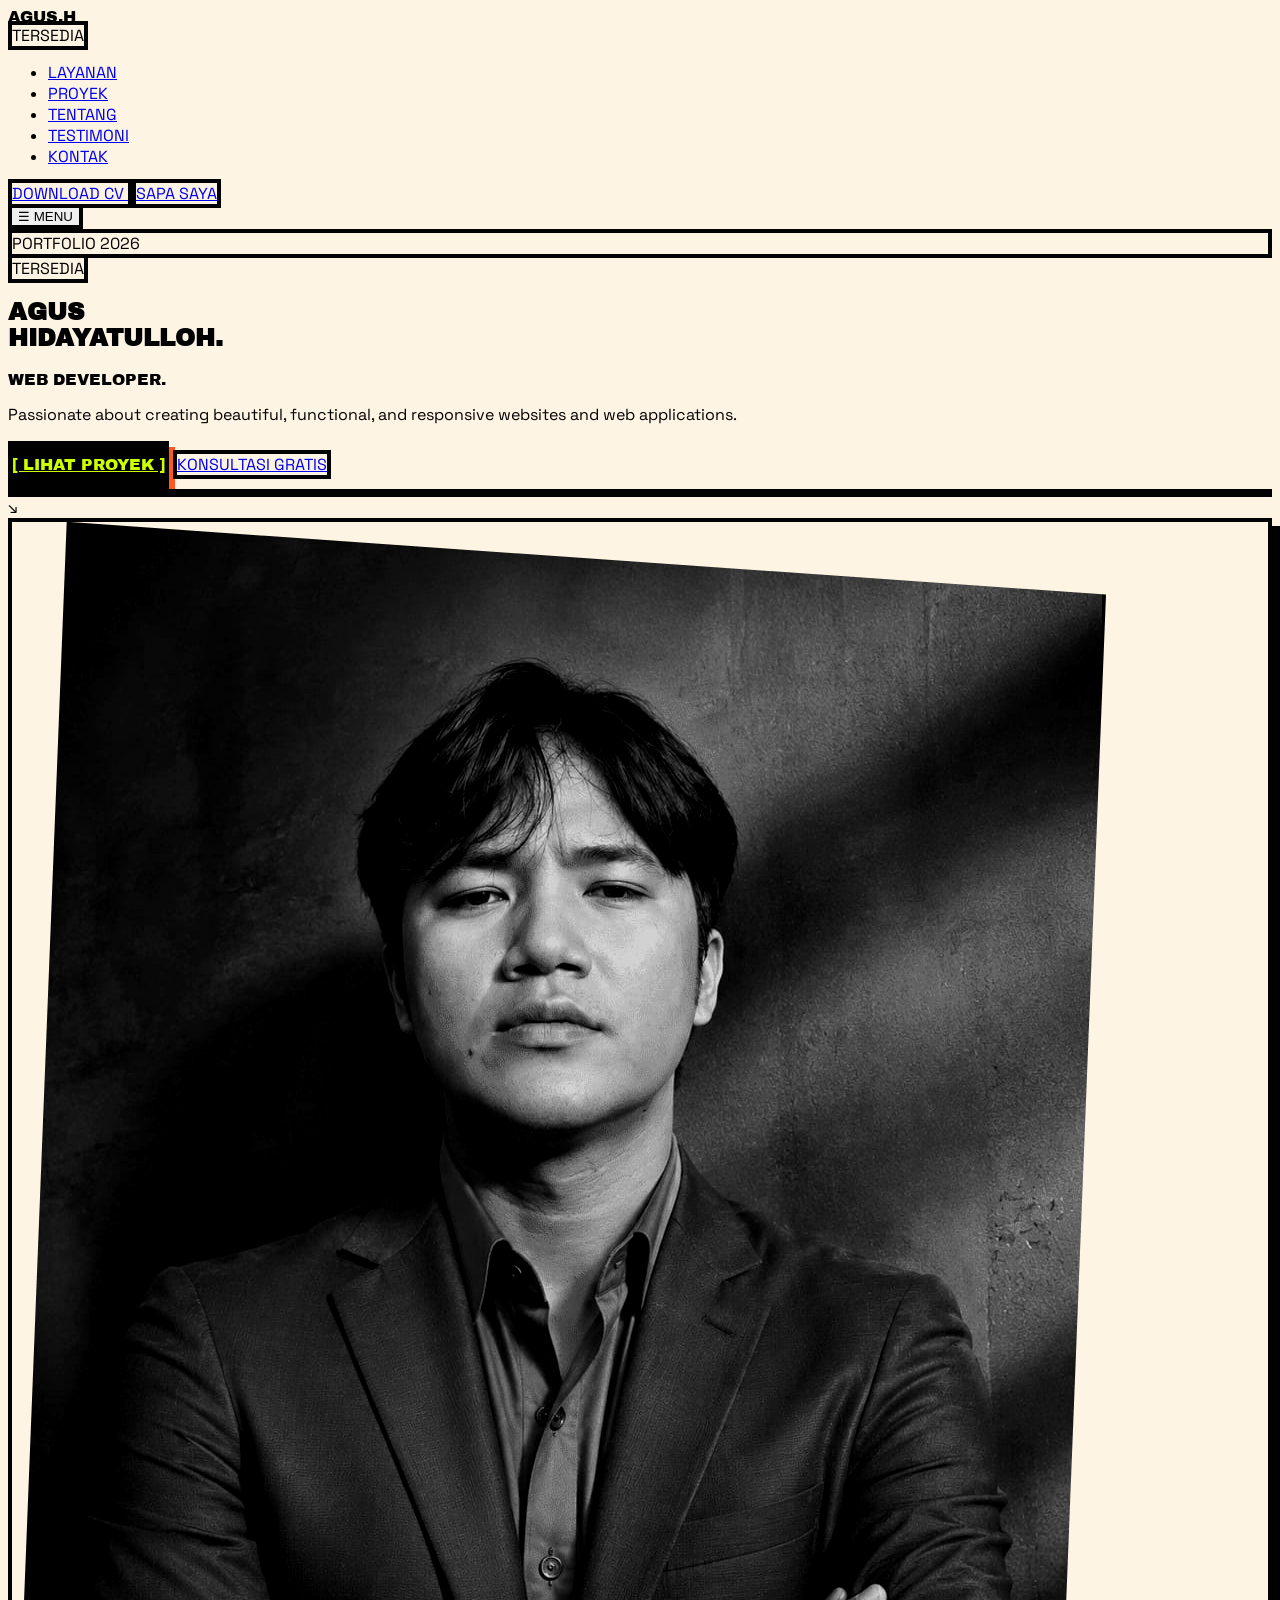
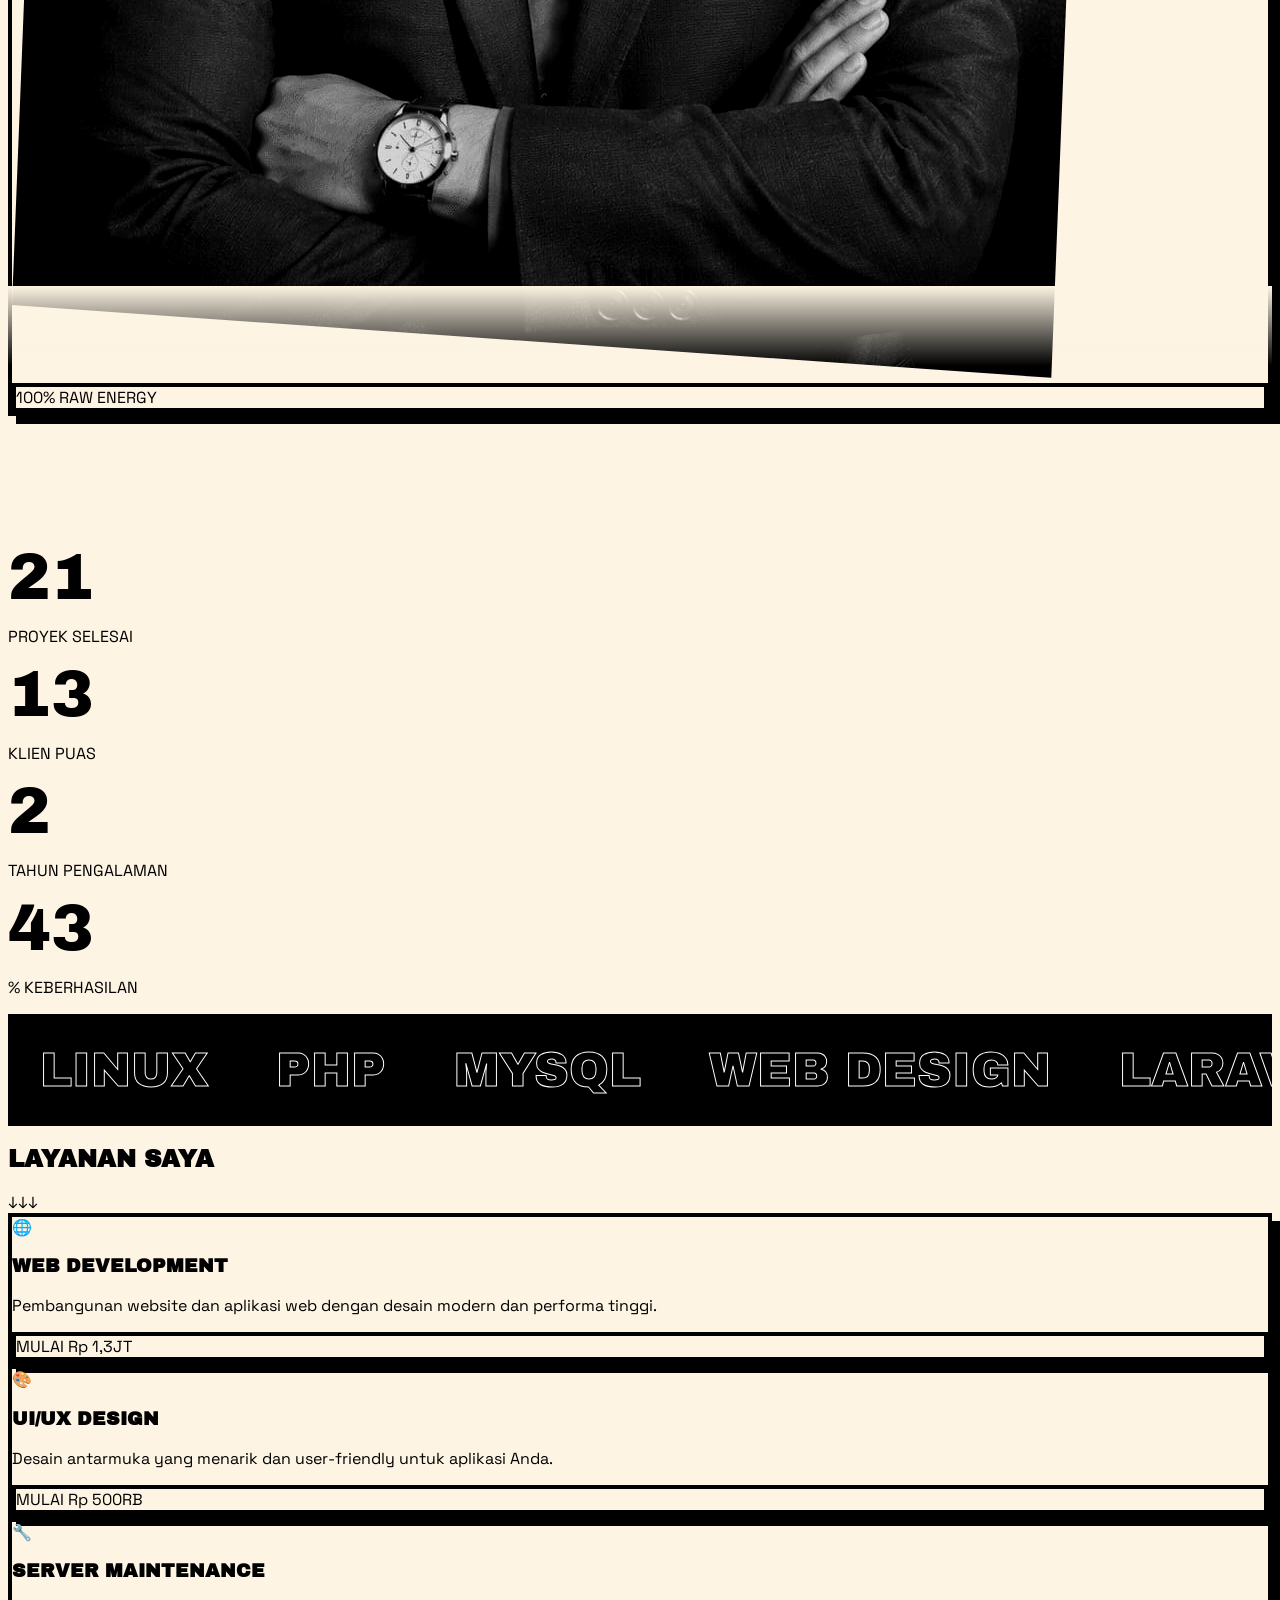
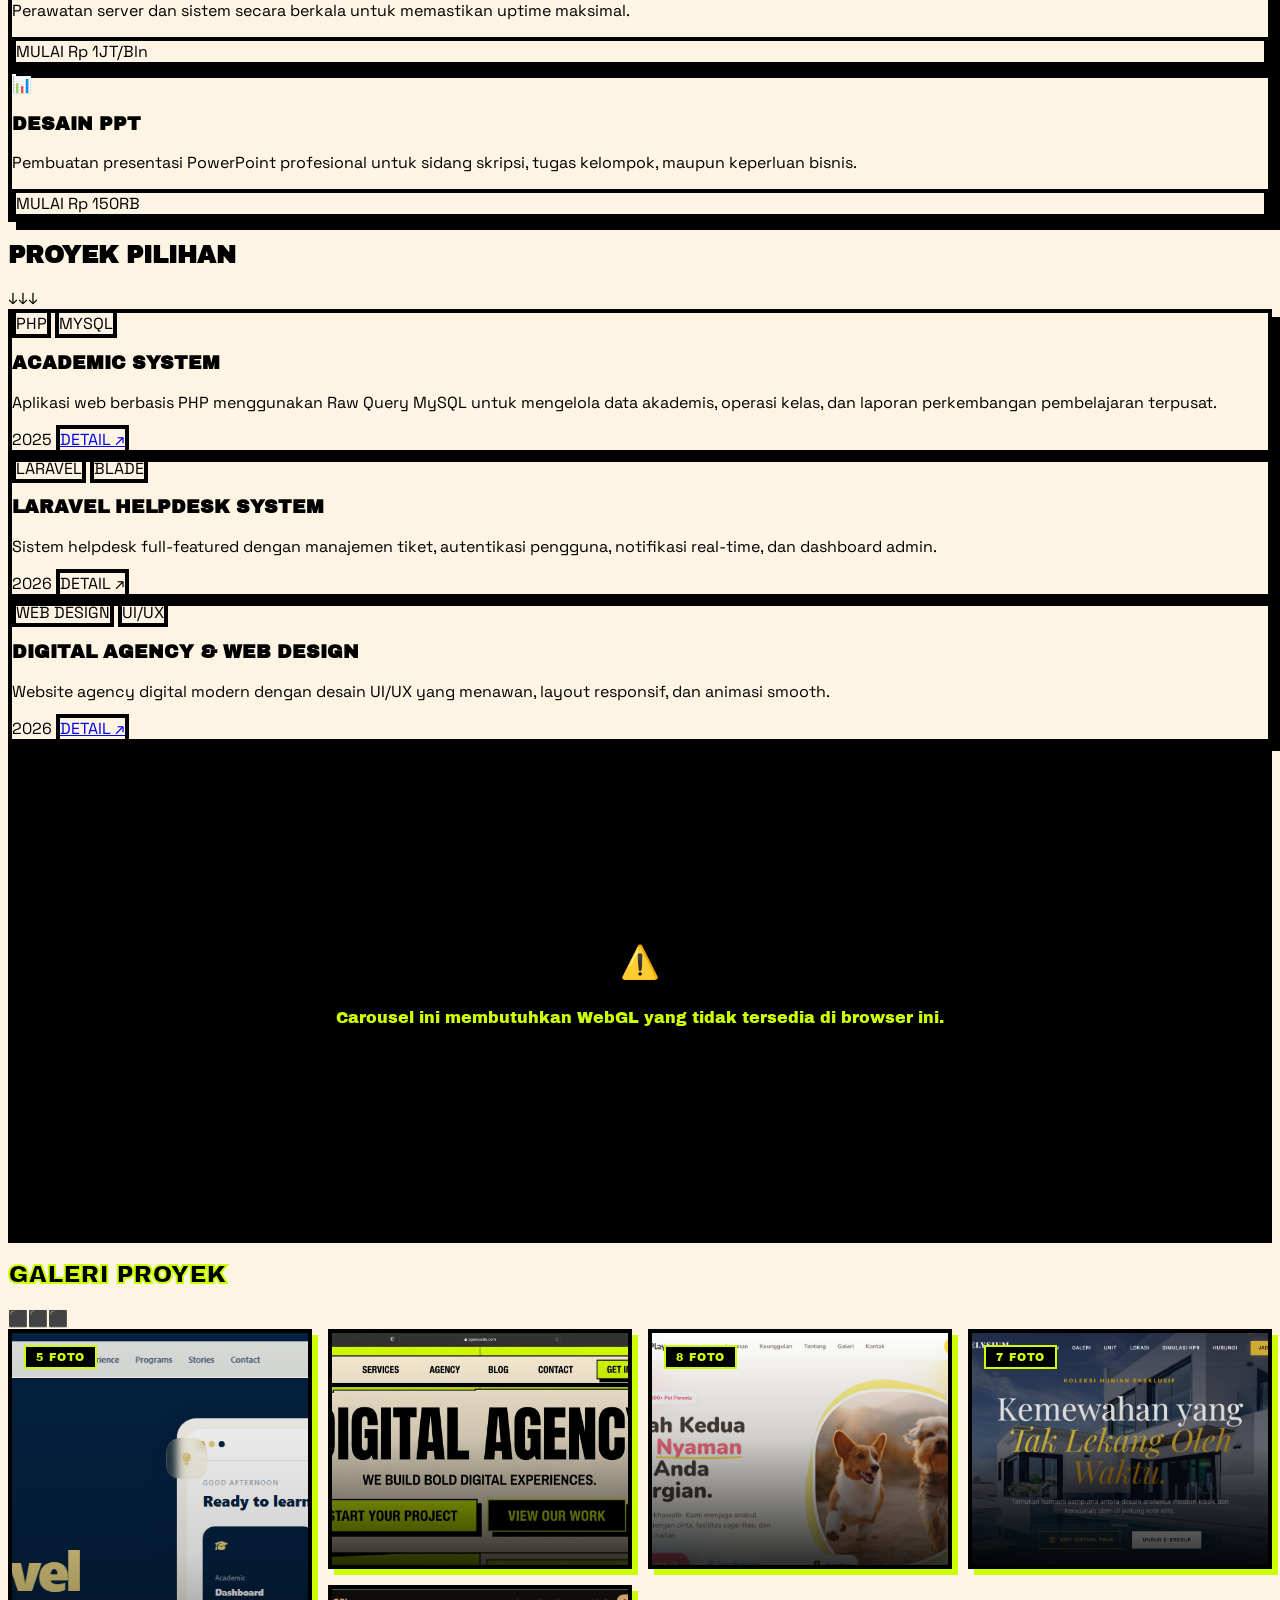
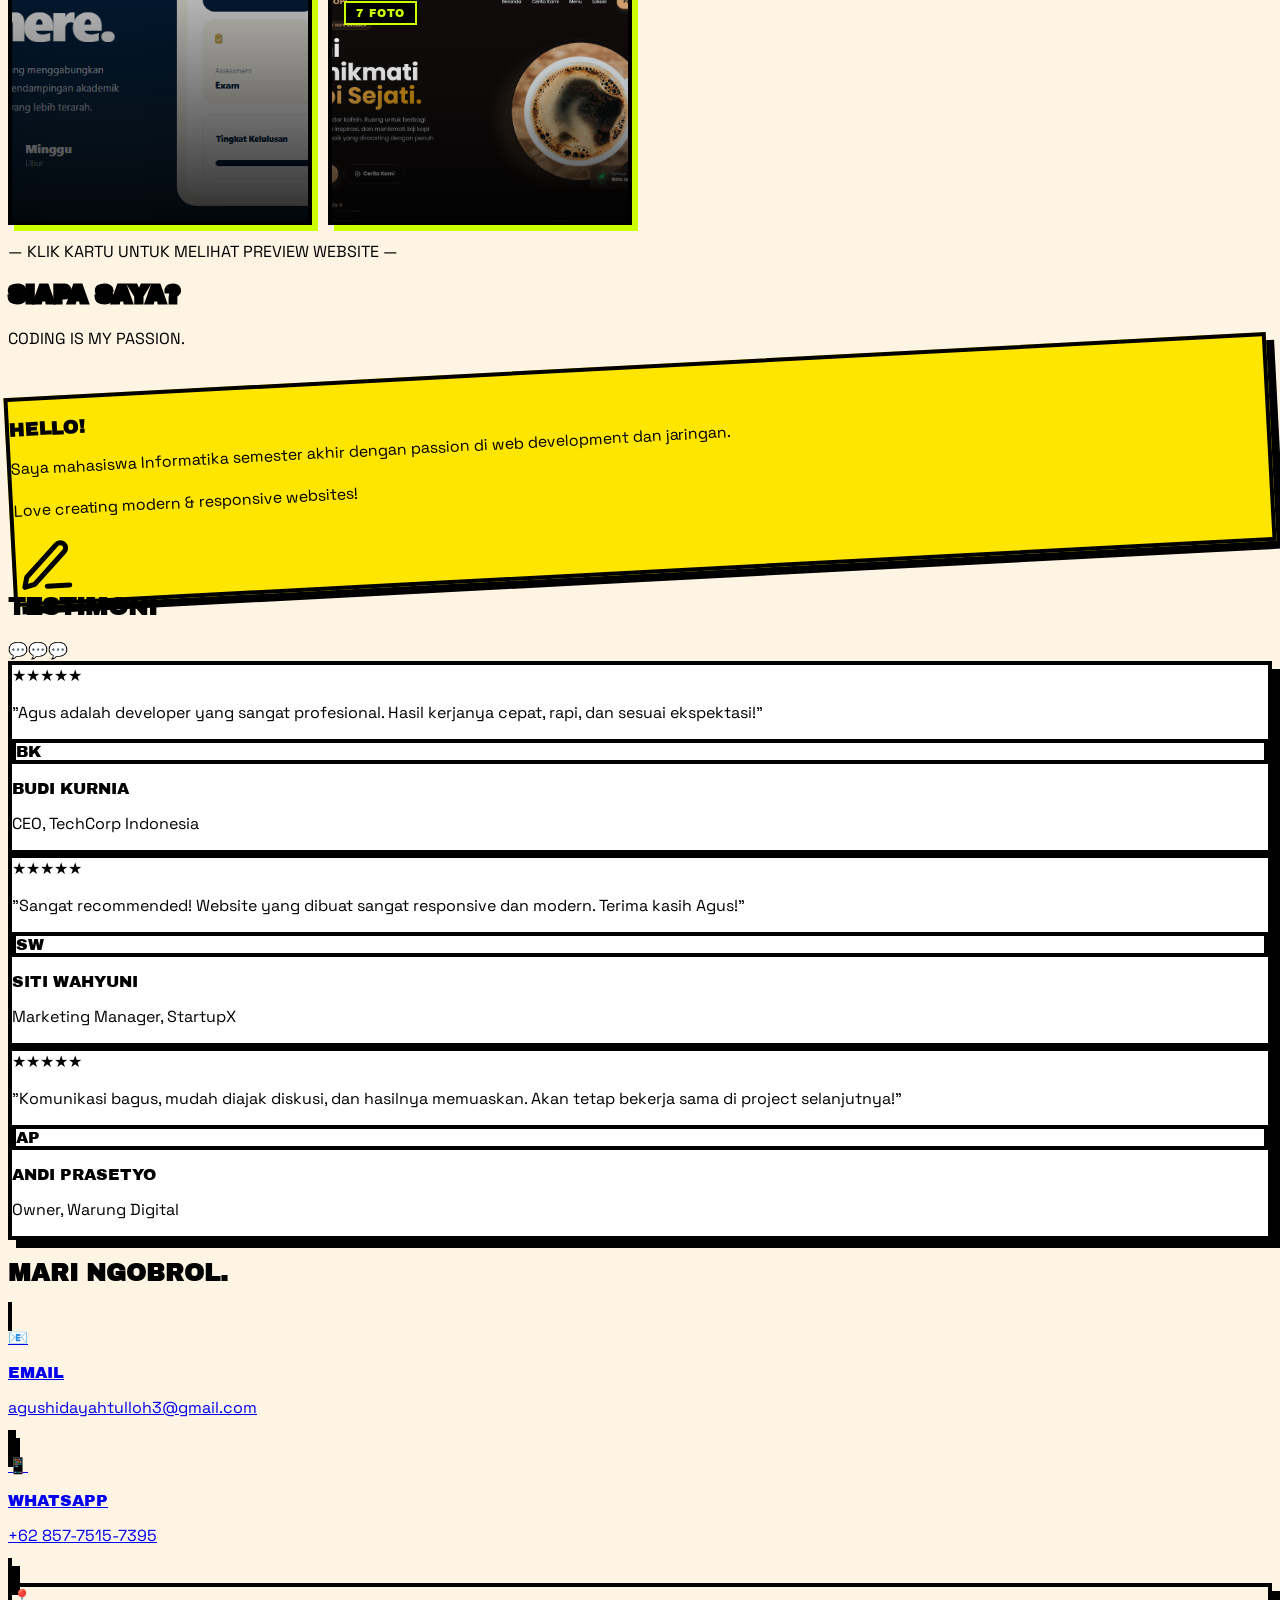
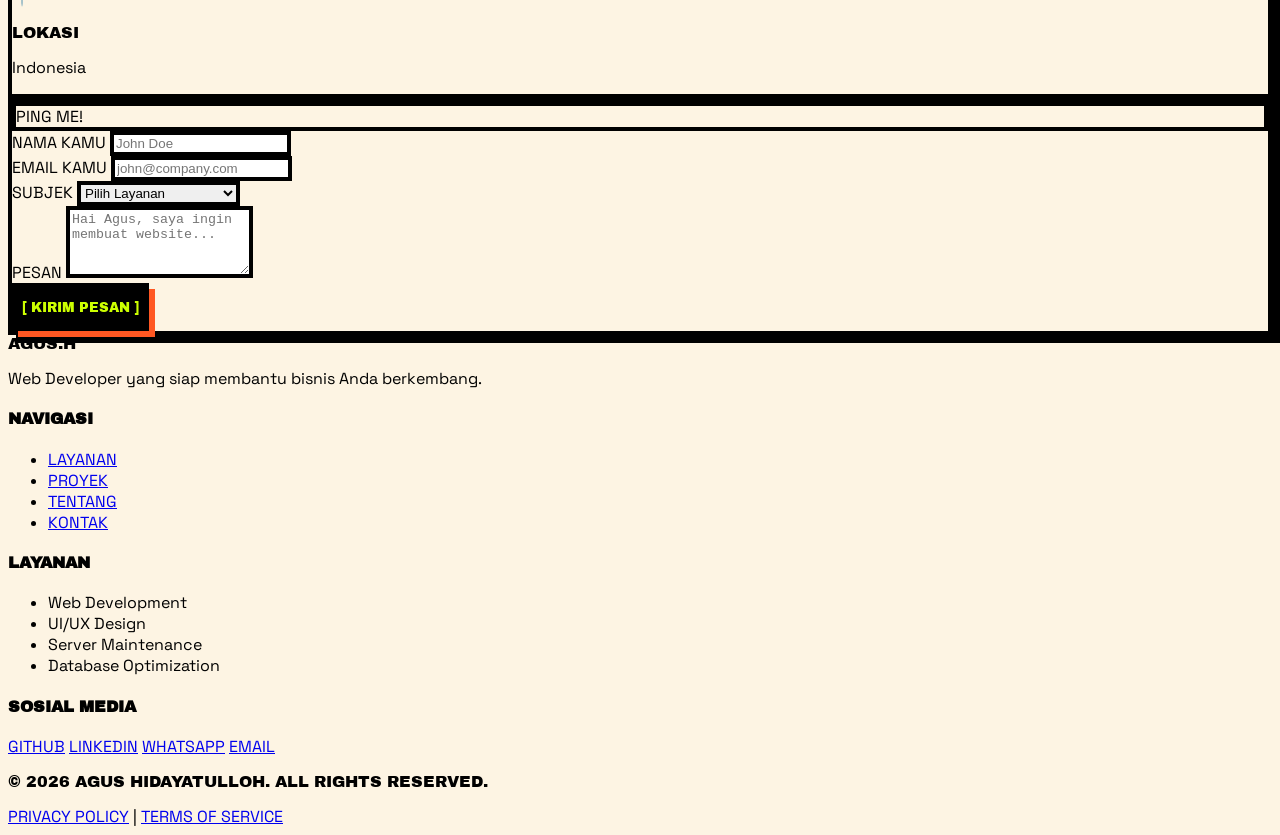
==== index.html @ 98d7bc09 "fix: update gallery card names to website project names" ====
<!DOCTYPE html>
<html lang="id">

<head>
    <meta charset="UTF-8">
    <meta name="viewport" content="width=device-width, initial-scale=1.0, viewport-fit=cover">
    <meta name="mobile-web-app-capable" content="yes">
    <meta name="apple-mobile-web-app-capable" content="yes">
    <meta name="apple-mobile-web-app-status-bar-style" content="black-translucent">
    <meta name="theme-color" content="#000000">
    <title>AGUS.H | Portfolio</title>
    <!-- Tailwind CSS -->
    <script src="https://cdn.tailwindcss.com"></script>
    <!-- Google Fonts -->
    <link rel="preconnect" href="https://fonts.googleapis.com">
    <link rel="preconnect" href="https://fonts.gstatic.com" crossorigin>
    <link
        href="https://fonts.googleapis.com/css2?family=Archivo+Black&family=Space+Grotesk:wght@400;600;700&display=swap"
        rel="stylesheet">
    <!-- AOS Animation Library -->
    <link href="https://unpkg.com/aos@2.3.1/dist/aos.css" rel="stylesheet">
    <!-- Three.js & GSAP for WebGL Liquid Glass Carousel -->
    <script src="https://cdnjs.cloudflare.com/ajax/libs/three.js/r128/three.min.js"></script>
    <script src="https://cdnjs.cloudflare.com/ajax/libs/gsap/3.12.5/gsap.min.js"></script>

    <style>
        * {
            box-sizing: border-box;
            -webkit-tap-highlight-color: transparent;
        }

        body {
            font-family: 'Space Grotesk', sans-serif;
            background-color: #fdf4e3;
            color: #000;
            overflow-x: hidden;
            /* iOS safe area support */
            padding-left: env(safe-area-inset-left);
            padding-right: env(safe-area-inset-right);
        }

        h1,
        h2,
        h3,
        h4,
        h5,
        h6,
        .font-display {
            font-family: 'Archivo Black', sans-serif;
            text-transform: uppercase;
        }

        .neo-border {
            border: 4px solid #000;
        }

        .neo-shadow {
            box-shadow: 8px 8px 0px 0px #000;
            transition: all 0.2s ease-in-out;
        }

        .neo-shadow:hover {
            box-shadow: 12px 12px 0px 0px #000;
            transform: translate(-4px, -4px);
        }

        .neo-card-1:hover {
            background-color: #ccff00;
        }

        .neo-card-2:hover {
            background-color: #00e5ff;
        }

        .neo-card-3:hover {
            background-color: #ff5722;
        }

        .neo-card-4:hover {
            background-color: #ffe600;
        }

        .neo-card-5:hover {
            background-color: #d0aaff;
        }

        @keyframes jitter {
            0% {
                transform: translate(0, 0) rotate(0deg);
            }

            25% {
                transform: translate(-2px, 2px) rotate(-1deg);
            }

            50% {
                transform: translate(2px, -2px) rotate(1deg);
            }

            75% {
                transform: translate(-2px, -2px) rotate(-1deg);
            }

            100% {
                transform: translate(0, 0) rotate(0deg);
            }
        }

        .neo-btn {
            background-color: #000;
            color: #ccff00;
            border: 4px solid #000;
            box-shadow: 6px 6px 0px 0px #ff5722;
            transition: all 0.1s ease;
            /* min touch target */
            min-height: 48px;
            display: inline-flex;
            align-items: center;
            justify-content: center;
            -webkit-user-select: none;
            user-select: none;
        }

        .neo-btn:hover {
            background-color: #ff5722;
            color: #000;
            box-shadow: 10px 10px 0px 0px #000;
            animation: jitter 0.3s infinite;
        }

        /* active state for touch devices */
        .neo-btn:active {
            background-color: #ff5722;
            color: #000;
            box-shadow: 3px 3px 0px 0px #000;
            transform: translate(3px, 3px);
        }

        .marquee-wrapper {
            background-color: #000;
            color: #fff;
            border-top: 6px solid #000;
            border-bottom: 6px solid #000;
            overflow: hidden;
            white-space: nowrap;
            padding: 1.5rem 0;
            position: relative;
        }

        .marquee-content {
            display: inline-block;
            animation: marquee 12s linear infinite;
        }

        .marquee-item {
            font-family: 'Archivo Black', sans-serif;
            font-size: 1.5rem;
            margin: 0 1rem;
            -webkit-text-stroke: 1px #fff;
            color: transparent;
            transition: color 0.3s;
        }

        .marquee-item:hover {
            color: #ccff00;
        }

        @keyframes marquee {
            0% {
                transform: translateX(0);
            }

            100% {
                transform: translateX(-50%);
            }
        }

        .sticky-note {
            transform: rotate(-3deg);
            background-color: #ffe600;
        }

        .sticky-note:hover {
            transform: rotate(0deg) scale(1.02);
            z-index: 10;
        }

        .cutout-img {
            clip-path: polygon(5% 0, 100% 5%, 95% 100%, 0 95%);
            filter: grayscale(100%) contrast(120%);
            mix-blend-mode: multiply;
        }

        .availability-badge {
            animation: pulse-badge 2s infinite;
        }

        @keyframes pulse-badge {

            0%,
            100% {
                transform: scale(1);
            }

            50% {
                transform: scale(1.05);
            }
        }

        .mobile-menu {
            display: none;
        }

        .mobile-menu.active {
            display: flex;
        }

        .counter-value {
            font-size: 2.5rem;
            line-height: 1;
        }

        .testimonial-card {
            background: white;
        }

        /* ── MOBILE GLOBAL ──────────────────────────────────── */
        @media (max-width: 480px) {
            .neo-border  { border-width: 3px; }
            .neo-shadow  { box-shadow: 5px 5px 0px 0px #000; }
            .neo-shadow:hover { box-shadow: 7px 7px 0px 0px #000; transform: translate(-2px,-2px); }
            .neo-btn     { box-shadow: 4px 4px 0px 0px #ff5722; }
        }

        @media (min-width: 768px) {
            .marquee-item {
                font-size: 3rem;
                margin: 0 2rem;
            }

            .counter-value {
                font-size: 4rem;
            }
        }

        /* ── CROWD CANVAS (hero) ───────────────────────────────── */
        /* Styled inline on the wrapper div — no extra CSS needed */

        /* hero section needs relative for z-index stacking */
        .hero-section {
            position: relative;
            overflow: visible;
        }
        .lgc-wrap {
            position: relative;
            width: 100%;
            height: 320px;
            overflow: hidden;
            border-top: 4px solid #000;
            border-bottom: 4px solid #000;
            background: #fdf4e3;
            outline: none;
        }

        @media (min-width: 640px)  { .lgc-wrap { height: 400px; } }
        @media (min-width: 1024px) { .lgc-wrap { height: 500px; } }

        /* canvas fills the wrapper, injected by Three.js */
        .lgc-wrap canvas {
            display: block;
            width: 100% !important;
            height: 100% !important;
            touch-action: none;
            user-select: none;
        }

        /* title overlay */
        .lgc-title {
            pointer-events: none;
            position: absolute;
            left: 50%;
            top: 5%;
            transform: translateX(-50%);
            z-index: 10;
            margin: 0;
            font-family: 'Space Grotesk', sans-serif;
            font-size: 15px;
            font-weight: 600;
            letter-spacing: -0.02em;
            color: #000;
            opacity: 0;
            white-space: nowrap;
        }

        @media (min-width: 640px) { .lgc-title { font-size: 17px; } }

        /* counter overlay */
        .lgc-counter {
            pointer-events: none;
            position: absolute;
            left: 50%;
            bottom: 6%;
            transform: translateX(-50%);
            z-index: 10;
            margin: 0;
            font-family: 'Space Grotesk', sans-serif;
            font-size: 13px;
            font-weight: 600;
            font-variant-numeric: tabular-nums;
            letter-spacing: -0.02em;
            color: #000;
            opacity: 0;
        }

        @media (min-width: 640px) { .lgc-counter { font-size: 15px; } }

        /* "View" cursor label */
        .lgc-cursor {
            pointer-events: none;
            position: absolute;
            left: 0;
            top: 0;
            z-index: 20;
            font-family: 'Space Grotesk', sans-serif;
            font-size: 13px;
            font-weight: 600;
            color: #000;
            mix-blend-mode: exclusion;
            opacity: 0;
            visibility: hidden;
        }

        /* Close button */
        .lgc-close {
            position: absolute;
            right: 4%;
            top: 5%;
            z-index: 20;
            font-family: 'Space Grotesk', sans-serif;
            font-size: 13px;
            font-weight: 600;
            color: #000;
            mix-blend-mode: exclusion;
            background: none;
            border: none;
            cursor: pointer;
            padding: 4px 8px;
            opacity: 0;
            pointer-events: none;
            transition: opacity 0.3s;
        }

        .lgc-close.visible {
            opacity: 1;
            pointer-events: auto;
        }

        /* WebGL fallback */
        .lgc-fallback {
            position: absolute;
            inset: 0;
            display: flex;
            align-items: center;
            justify-content: center;
            flex-direction: column;
            gap: 12px;
            background: #000;
            color: #ccff00;
            font-family: 'Archivo Black', sans-serif;
            font-size: 1rem;
            text-align: center;
            padding: 24px;
        }

        /* sr-only utility */
        .sr-only {
            position: absolute;
            width: 1px; height: 1px;
            padding: 0; margin: -1px;
            overflow: hidden;
            clip: rect(0,0,0,0);
            white-space: nowrap;
            border: 0;
        }

        /* ── LAYOUT GRID GALLERY ─────────────────────────────── */

        /* Filter tabs */
        .lg-filter-bar {
            display: flex;
            flex-wrap: wrap;
            gap: 8px;
            margin-bottom: 20px;
        }
        .lg-filter-btn {
            font-family: 'Archivo Black', sans-serif;
            font-size: 11px;
            text-transform: uppercase;
            letter-spacing: 0.08em;
            padding: 6px 14px;
            border: 3px solid #ccff00;
            color: #ccff00;
            background: transparent;
            cursor: pointer;
            transition: background 0.15s, color 0.15s;
        }
        .lg-filter-btn:hover,
        .lg-filter-btn.active {
            background: #ccff00;
            color: #000;
        }

        .lg-grid {
            display: grid;
            grid-template-columns: repeat(2, 1fr);
            gap: 12px;
            position: relative;
        }

        @media (min-width: 640px) {
            .lg-grid { grid-template-columns: repeat(3, 1fr); gap: 14px; }
        }
        @media (min-width: 1024px) {
            .lg-grid { grid-template-columns: repeat(4, 1fr); gap: 16px; }
        }

        /* Masonry-like: first card of each category row gets a tall span */
        .lg-card.lg-tall {
            grid-row: span 2;
        }

        /* base card style */
        .lg-card {
            position: relative;
            overflow: hidden;
            border: 4px solid #000;
            cursor: pointer;
            background: #111;
            box-shadow: 6px 6px 0 0 #ccff00;
            transition: box-shadow 0.15s ease, transform 0.15s ease;
            height: 200px;
        }

        @media (min-width: 640px) { .lg-card { height: 220px; } }
        @media (min-width: 1024px) { .lg-card { height: 240px; } }

        .lg-card.lg-tall { height: 412px; }
        @media (min-width: 640px) { .lg-card.lg-tall { height: 454px; } }
        @media (min-width: 1024px) { .lg-card.lg-tall { height: 496px; } }

        .lg-card:hover {
            transform: translate(-3px, -3px);
            box-shadow: 9px 9px 0 0 #ccff00;
        }

        .lg-card img {
            width: 100%; height: 100%;
            object-fit: cover; object-position: top;
            display: block;
            transition: transform 0.4s ease;
        }

        .lg-card:hover img { transform: scale(1.06); }

        /* dark overlay always present, deepens on hover */
        .lg-card-overlay {
            position: absolute;
            inset: 0;
            background: linear-gradient(to top, rgba(0,0,0,0.82) 0%, rgba(0,0,0,0.18) 55%, transparent 100%);
            transition: opacity 0.3s ease;
        }

        /* content slides up from bottom */
        .lg-card-content {
            position: absolute;
            bottom: 0; left: 0; right: 0;
            padding: 20px 18px 16px;
            transform: translateY(30%);
            opacity: 0;
            transition: transform 0.35s cubic-bezier(.22,.68,0,1.2), opacity 0.3s ease;
            z-index: 4;
        }

        .lg-card:hover .lg-card-content,
        .lg-card.lg-active .lg-card-content {
            transform: translateY(0);
            opacity: 1;
        }

        .lg-card-tag {
            display: inline-block;
            background: #ccff00;
            color: #000;
            font-family: 'Archivo Black', sans-serif;
            font-size: 9px;
            text-transform: uppercase;
            letter-spacing: 0.1em;
            padding: 3px 8px;
            border: 2px solid #000;
            margin-bottom: 8px;
        }

        .lg-card-title {
            font-family: 'Archivo Black', sans-serif;
            font-size: clamp(14px, 2.5vw, 22px);
            color: #fff;
            text-transform: uppercase;
            line-height: 1.1;
            margin: 0 0 6px;
        }

        .lg-card-desc {
            font-family: 'Space Grotesk', sans-serif;
            font-size: clamp(11px, 1.5vw, 13px);
            color: #ddd;
            font-weight: 500;
            margin: 0;
            line-height: 1.4;
            display: -webkit-box;
            -webkit-line-clamp: 3;
            -webkit-box-orient: vertical;
            overflow: hidden;
        }

        /* ── EXPANDED (selected) card — fixed centre overlay ─── */
        #lg-expanded-overlay {
            display: none;
            position: fixed;
            inset: 0;
            z-index: 200;
            background: rgba(0,0,0,0);
            transition: background 0.3s ease;
            align-items: center;
            justify-content: center;
            padding: 20px;
        }

        #lg-expanded-overlay.lg-open {
            display: flex;
            background: rgba(0,0,0,0.55);
        }

        #lg-expanded-box {
            position: relative;
            width: min(680px, 92vw);
            max-height: 90vh;
            overflow: hidden;
            border: 4px solid #000;
            box-shadow: 10px 10px 0 0 #ccff00;
            transform: scale(0.88) translateY(40px);
            opacity: 0;
            transition: transform 0.35s cubic-bezier(.22,.68,0,1.2), opacity 0.3s ease;
            background: #111;
        }

        #lg-expanded-overlay.lg-open #lg-expanded-box {
            transform: scale(1) translateY(0);
            opacity: 1;
        }

        #lg-expanded-box img {
            width: 100%;
            height: 380px;
            object-fit: contain;
            object-position: center;
            display: block;
        }

        @media (max-width: 480px) { #lg-expanded-box img { height: 260px; } }

        #lg-expanded-body {
            padding: 20px 22px 22px;
            background: #000;
            border-top: 4px solid #ccff00;
        }

        #lg-expanded-tag {
            display: inline-block;
            background: #ccff00;
            color: #000;
            font-family: 'Archivo Black', sans-serif;
            font-size: 10px;
            text-transform: uppercase;
            letter-spacing: 0.1em;
            padding: 3px 10px;
            border: 2px solid #000;
            margin-bottom: 10px;
        }

        #lg-expanded-title {
            font-family: 'Archivo Black', sans-serif;
            font-size: clamp(18px, 4vw, 28px);
            color: #ccff00;
            text-transform: uppercase;
            margin: 0 0 8px;
        }

        #lg-expanded-desc {
            font-family: 'Space Grotesk', sans-serif;
            font-size: 14px;
            color: #ccc;
            font-weight: 500;
            margin: 0;
            line-height: 1.6;
        }

        #lg-expanded-close {
            position: absolute;
            top: 10px; right: 12px;
            background: #000;
            color: #ccff00;
            border: 3px solid #ccff00;
            font-family: 'Archivo Black', sans-serif;
            font-size: 13px;
            padding: 6px 14px;
            cursor: pointer;
            z-index: 10;
            transition: background 0.15s;
        }

        #lg-expanded-close:hover { background: #ccff00; color: #000; }

        /* count badge on gallery cards */
        .lg-count-badge {
            position: absolute;
            top: 12px; left: 12px;
            background: #000;
            color: #ccff00;
            font-family: 'Archivo Black', sans-serif;
            font-size: 11px;
            letter-spacing: 0.08em;
            padding: 4px 10px;
            border: 2px solid #ccff00;
            z-index: 5;
            pointer-events: none;
        }

        /* slide prev/next hover */
        #lg-slide-prev:hover, #lg-slide-next:hover {
            background: rgba(0,0,0,0.75) !important;
        }

        @media (max-width: 480px) {
            #lg-slide-prev, #lg-slide-next { width: 36px !important; font-size: 18px !important; }
        }

    </style>
</head>

<body class="antialiased">

    <!-- Navbar -->
    <nav class="flex justify-between items-center p-6 border-b-4 border-black bg-white sticky top-0 z-50">
        <div class="flex items-center gap-4">
            <div class="font-display text-2xl tracking-tighter">AGUS.H</div>
            <span
                class="availability-badge hidden md:flex items-center gap-2 bg-green-400 neo-border px-3 py-1 font-bold text-sm">
                <span class="w-3 h-3 bg-green-700 rounded-full"></span>
                TERSEDIA
            </span>
        </div>

        <ul class="hidden md:flex gap-8 font-bold text-lg">
            <li><a href="#layanan"
                    class="hover:bg-black hover:text-white px-2 py-1 border-2 border-transparent hover:border-black transition-colors">LAYANAN</a>
            </li>
            <li><a href="#proyek"
                    class="hover:bg-black hover:text-white px-2 py-1 border-2 border-transparent hover:border-black transition-colors">PROYEK</a>
            </li>
            <li><a href="#tentang"
                    class="hover:bg-black hover:text-white px-2 py-1 border-2 border-transparent hover:border-black transition-colors">TENTANG</a>
            </li>
            <li><a href="#testimoni"
                    class="hover:bg-black hover:text-white px-2 py-1 border-2 border-transparent hover:border-black transition-colors">TESTIMONI</a>
            </li>
            <li><a href="#kontak"
                    class="hover:bg-black hover:text-white px-2 py-1 border-2 border-transparent hover:border-black transition-colors">KONTAK</a>
            </li>
        </ul>

        <div class="hidden md:flex gap-4">
            <a href="cv_WebDeveloper_Agus_Hidayahtulloh.pdf" download
                class="neo-border bg-[#ffe600] px-4 py-2 font-bold hover:bg-[#ccff00] transition-colors shadow-[4px_4px_0_0_#000]">
                DOWNLOAD CV
            </a>
            <a href="#kontak"
                class="neo-border bg-[#ccff00] px-4 py-2 font-bold hover:bg-[#00e5ff] transition-colors shadow-[4px_4px_0_0_#000]">
                SAPA SAYA
            </a>
        </div>

        <button id="mobileMenuBtn" class="md:hidden neo-border bg-black text-white px-4 py-2 font-bold">
            ☰ MENU
        </button>
    </nav>

    <!-- Mobile Menu -->
    <div id="mobileMenu" class="mobile-menu flex-col fixed inset-0 bg-[#fdf4e3] z-40 pt-24 px-6">
        <ul class="flex flex-col gap-6 font-bold text-3xl">
            <li><a href="#layanan" class="block py-4 border-b-4 border-black" onclick="toggleMobileMenu()">LAYANAN</a>
            </li>
            <li><a href="#proyek" class="block py-4 border-b-4 border-black" onclick="toggleMobileMenu()">PROYEK</a>
            </li>
            <li><a href="#tentang" class="block py-4 border-b-4 border-black" onclick="toggleMobileMenu()">TENTANG</a>
            </li>
            <li><a href="#testimoni" class="block py-4 border-b-4 border-black"
                    onclick="toggleMobileMenu()">TESTIMONI</a></li>
            <li><a href="#kontak" class="block py-4 border-b-4 border-black" onclick="toggleMobileMenu()">KONTAK</a>
            </li>
        </ul>
        <div class="mt-8 flex flex-col gap-4">
            <a href="cv_WebDeveloper_Agus_Hidayahtulloh.pdf" download
                class="neo-btn font-display text-xl px-8 py-4 text-center uppercase">DOWNLOAD CV</a>
            <a href="#kontak" class="neo-border bg-[#ccff00] px-4 py-4 font-bold text-center shadow-[4px_4px_0_0_#000]"
                onclick="toggleMobileMenu()">SAPA SAYA</a>
        </div>
    </div>

    <!-- Hero Section -->
    <section class="hero-section container mx-auto px-4 sm:px-6 py-10 sm:py-16 md:py-24 grid grid-cols-1 lg:grid-cols-2 gap-8 md:gap-12 items-center relative overflow-hidden">
        <div class="relative z-10 flex flex-col items-start gap-4 sm:gap-6" data-aos="fade-right">
            <div class="flex items-center gap-3 flex-wrap">
                <div
                    class="inline-block bg-[#00e5ff] text-black font-bold px-3 py-1 neo-border shadow-[4px_4px_0_0_#000] transform -rotate-2 text-sm sm:text-base">
                    PORTFOLIO 2026
                </div>
                <span
                    class="availability-badge flex md:hidden items-center gap-2 bg-green-400 neo-border px-3 py-1 font-bold text-sm">
                    <span class="w-2 h-2 sm:w-3 sm:h-3 bg-green-700 rounded-full"></span>
                    TERSEDIA
                </span>
            </div>
            <h1 class="text-4xl sm:text-5xl md:text-6xl lg:text-8xl leading-[0.9] tracking-tighter break-words w-full">
                AGUS <br>
                <span class="text-[#ff5722] underline decoration-4 sm:decoration-8 underline-offset-4 sm:underline-offset-8">HIDAYATULLOH.</span>
            </h1>
            <p class="font-display text-lg sm:text-xl md:text-3xl bg-black text-white px-3 sm:px-4 py-2">
                WEB DEVELOPER.
            </p>
            <p class="text-base sm:text-lg font-semibold max-w-md border-l-4 border-black pl-4">
                Passionate about creating beautiful, functional, and responsive websites and web applications.
            </p>
            <div class="flex flex-col sm:flex-row flex-wrap gap-3 sm:gap-4 w-full sm:w-auto">
                <a href="#proyek" class="neo-btn font-display text-lg sm:text-2xl px-6 sm:px-8 py-3 sm:py-4 uppercase text-center w-full sm:w-auto">
                    [ LIHAT PROYEK ]
                </a>
                <a href="#kontak"
                    class="neo-border bg-white px-6 sm:px-8 py-3 sm:py-4 font-bold text-lg sm:text-2xl shadow-[4px_4px_0_0_#000] sm:shadow-[6px_6px_0_0_#000] hover:bg-[#ffe600] active:bg-[#ffe600] transition-colors text-center w-full sm:w-auto min-h-[48px] flex items-center justify-center touch-action-manipulation">
                    KONSULTASI GRATIS
                </a>
            </div>
        </div>

        <div class="relative flex justify-center items-center mt-4 lg:mt-0" data-aos="fade-left">
            <div
                class="absolute -top-8 -right-4 sm:-top-10 sm:-right-10 w-32 h-32 sm:w-48 sm:h-48 bg-[#ccff00] rounded-full neo-border shadow-[8px_8px_0_0_#000] z-0 animate-pulse">
            </div>
            <div class="absolute bottom-6 left-0 text-4xl sm:text-6xl z-20 transform -rotate-45">↘</div>

            <div class="bg-white p-3 sm:p-4 neo-border neo-shadow z-10 relative max-w-xs sm:max-w-sm w-full">
                <img src="profile.jpg" alt="Agus Profile"
                    class="w-full h-auto cutout-img bg-[#ff5722] neo-border object-cover">
                <div
                    class="absolute -bottom-4 sm:-bottom-6 -right-4 sm:-right-6 bg-black text-white font-bold p-2 sm:p-3 neo-border transform rotate-6 text-xs sm:text-sm">
                    100% RAW ENERGY
                </div>
            </div>
        </div>
    </section>

    <!-- Crowd Canvas — walking characters below hero -->
    <div id="crowd-wrap" style="position:relative;width:100%;height:260px;overflow:hidden;margin-top:-130px;pointer-events:none;">
        <!-- canvas fills the full 260px box -->
        <canvas id="crowd-canvas" style="display:block;width:100%;height:260px;" aria-hidden="true"></canvas>
        <!-- top fade so characters appear from below -->
        <div style="position:absolute;top:0;left:0;right:0;height:80px;background:linear-gradient(to bottom,#fdf4e3,transparent);pointer-events:none;"></div>
    </div>

    <!-- Stats Section -->
    <section class="bg-black py-16 border-y-8 border-[#ccff00]">
        <div class="container mx-auto px-6">
            <div class="grid grid-cols-2 md:grid-cols-4 gap-8 text-center text-white" data-aos="zoom-in">
                <div class="p-6">
                    <div class="counter-value font-display text-[#ccff00]" data-target="50">0</div>
                    <p class="text-xl font-bold mt-2">PROYEK SELESAI</p>
                </div>
                <div class="p-6">
                    <div class="counter-value font-display text-[#00e5ff]" data-target="30">0</div>
                    <p class="text-xl font-bold mt-2">KLIEN PUAS</p>
                </div>
                <div class="p-6">
                    <div class="counter-value font-display text-[#ff5722]" data-target="5">0</div>
                    <p class="text-xl font-bold mt-2">TAHUN PENGALAMAN</p>
                </div>
                <div class="p-6">
                    <div class="counter-value font-display text-[#ffe600]" data-target="99">0</div>
                    <p class="text-xl font-bold mt-2">% KEBERHASILAN</p>
                </div>
            </div>
        </div>
    </section>

    <!-- Skills Marquee -->
    <section class="marquee-wrapper">
        <div class="marquee-content">
            <span class="marquee-item">LINUX</span>
            <span class="marquee-item">PHP</span>
            <span class="marquee-item">MYSQL</span>
            <span class="marquee-item">WEB DESIGN</span>
            <span class="marquee-item">LARAVEL</span>
            <span class="marquee-item">GIT</span>
            <span class="marquee-item">TAILWIND</span>
            <span class="marquee-item">JAVASCRIPT</span>
            <span class="marquee-item">LINUX</span>
            <span class="marquee-item">PHP</span>
            <span class="marquee-item">MYSQL</span>
            <span class="marquee-item">WEB DESIGN</span>
            <span class="marquee-item">LARAVEL</span>
            <span class="marquee-item">GIT</span>
            <span class="marquee-item">TAILWIND</span>
            <span class="marquee-item">JAVASCRIPT</span>
        </div>
    </section>

    <!-- Services Section -->
    <section id="layanan" class="container mx-auto px-6 py-24">
        <div class="flex justify-between items-end mb-12 border-b-8 border-black pb-4" data-aos="fade-down">
            <h2 class="text-3xl sm:text-4xl md:text-5xl lg:text-7xl">LAYANAN SAYA</h2>
            <span class="hidden md:block text-3xl font-bold">↓↓↓</span>
        </div>

        <div class="grid grid-cols-1 md:grid-cols-2 lg:grid-cols-4 gap-8">
            <div class="bg-white p-8 neo-border neo-shadow neo-card-1 flex flex-col items-center text-center cursor-pointer"
                data-aos="fade-up" data-aos-delay="100">
                <div class="text-6xl mb-4">🌐</div>
                <h3 class="text-2xl font-display mb-4">WEB DEVELOPMENT</h3>
                <p class="font-medium">Pembangunan website dan aplikasi web dengan desain modern dan performa tinggi.
                </p>
                <div class="mt-6 bg-black text-white px-4 py-2 neo-border font-bold">MULAI Rp 1,3JT</div>
            </div>

            <div class="bg-white p-8 neo-border neo-shadow neo-card-2 flex flex-col items-center text-center cursor-pointer"
                data-aos="fade-up" data-aos-delay="200">
                <div class="text-6xl mb-4">🎨</div>
                <h3 class="text-2xl font-display mb-4">UI/UX DESIGN</h3>
                <p class="font-medium">Desain antarmuka yang menarik dan user-friendly untuk aplikasi Anda.</p>
                <div class="mt-6 bg-black text-white px-4 py-2 neo-border font-bold">MULAI Rp 500RB</div>
            </div>

            <div class="bg-white p-8 neo-border neo-shadow neo-card-3 flex flex-col items-center text-center cursor-pointer"
                data-aos="fade-up" data-aos-delay="300">
                <div class="text-6xl mb-4">🔧</div>
                <h3 class="text-2xl font-display mb-4">SERVER MAINTENANCE</h3>
                <p class="font-medium">Perawatan server dan sistem secara berkala untuk memastikan uptime maksimal.</p>
                <div class="mt-6 bg-black text-white px-4 py-2 neo-border font-bold">MULAI Rp 1JT/Bln</div>
            </div>


            <div class="bg-white p-8 neo-border neo-shadow neo-card-5 flex flex-col items-center text-center cursor-pointer"
                data-aos="fade-up" data-aos-delay="500">
                <div class="text-6xl mb-4">📊</div>
                <h3 class="text-2xl font-display mb-4">DESAIN PPT</h3>
                <p class="font-medium">Pembuatan presentasi PowerPoint profesional untuk sidang skripsi, tugas kelompok,
                    maupun keperluan bisnis.</p>
                <div class="mt-6 bg-black text-white px-4 py-2 neo-border font-bold">MULAI Rp 150RB</div>
            </div>
        </div>
    </section>

    <!-- Project Grid -->
    <section id="proyek" class="bg-[#ccff00] border-y-8 border-black py-24">
        <div class="container mx-auto px-6">
            <div class="flex justify-between items-end mb-12 border-b-8 border-black pb-4" data-aos="fade-down">
                <h2 class="text-3xl sm:text-4xl md:text-5xl lg:text-7xl">PROYEK PILIHAN</h2>
                <span class="hidden md:block text-3xl font-bold">↓↓↓</span>
            </div>

            <div class="grid grid-cols-1 md:grid-cols-2 lg:grid-cols-3 gap-8">
                <article
                    class="bg-white p-6 neo-border neo-shadow neo-card-1 flex flex-col justify-between group cursor-pointer min-h-[350px]"
                    data-aos="fade-up" data-aos-delay="100">
                    <div>
                        <div class="flex gap-2 mb-4 flex-wrap">
                            <span class="bg-black text-white text-xs font-bold px-2 py-1 neo-border">PHP</span>
                            <span class="bg-black text-white text-xs font-bold px-2 py-1 neo-border">MYSQL</span>
                        </div>
                        <h3 class="text-3xl mb-4 group-hover:underline">Academic System</h3>
                        <p class="font-medium">Aplikasi web berbasis PHP menggunakan Raw Query MySQL untuk mengelola
                            data akademis, operasi kelas, dan laporan perkembangan pembelajaran terpusat.</p>
                    </div>
                    <div class="mt-8 border-t-4 border-black pt-4 flex justify-between items-center">
                        <span class="font-bold">2025</span>
                        <a href="https://www.brainboxlearning.id/" target="_blank"
                            class="bg-white neo-border px-4 py-2 font-bold group-hover:bg-black group-hover:text-white transition-colors">DETAIL
                            ↗</a>
                    </div>
                </article>

                <article
                    class="bg-white p-6 neo-border neo-shadow neo-card-2 flex flex-col justify-between group cursor-pointer min-h-[350px]"
                    data-aos="fade-up" data-aos-delay="200">
                    <div>
                        <div class="flex gap-2 mb-4 flex-wrap">
                            <span class="bg-black text-white text-xs font-bold px-2 py-1 neo-border">LARAVEL</span>
                            <span class="bg-black text-white text-xs font-bold px-2 py-1 neo-border">BLADE</span>
                        </div>
                        <h3 class="text-3xl mb-4 group-hover:underline">Laravel Helpdesk System</h3>
                        <p class="font-medium">Sistem helpdesk full-featured dengan manajemen tiket, autentikasi
                            pengguna, notifikasi real-time, dan dashboard admin.</p>
                    </div>
                    <div class="mt-8 border-t-4 border-black pt-4 flex justify-between items-center">
                        <span class="font-bold">2026</span>
                        <span
                            class="bg-white neo-border px-4 py-2 font-bold group-hover:bg-black group-hover:text-white transition-colors">DETAIL
                            ↗</span>
                    </div>
                </article>

                <article
                    class="bg-white p-6 neo-border neo-shadow neo-card-3 flex flex-col justify-between group cursor-pointer min-h-[350px]"
                    data-aos="fade-up" data-aos-delay="300">
                    <div>
                        <div class="flex gap-2 mb-4 flex-wrap">
                            <span class="bg-black text-white text-xs font-bold px-2 py-1 neo-border">WEB DESIGN</span>
                            <span class="bg-black text-white text-xs font-bold px-2 py-1 neo-border">UI/UX</span>
                        </div>
                        <h3 class="text-3xl mb-4 group-hover:underline">Digital Agency & Web Design</h3>
                        <p class="font-medium">Website agency digital modern dengan desain UI/UX yang menawan, layout
                            responsif, dan animasi smooth.</p>
                    </div>
                    <div class="mt-8 border-t-4 border-black pt-4 flex justify-between items-center">
                        <span class="font-bold">2026</span>
                        <a href="https://netcrft.freedev.app/?i=1" target="_blank"
                            class="bg-white neo-border px-4 py-2 font-bold group-hover:bg-black group-hover:text-white transition-colors">DETAIL
                            ↗</a>
                    </div>
                </article>
            </div>
        </div>
    </section>

    <!-- Liquid Glass Carousel (Visual Work Gallery) -->
    <section class="border-b-8 border-black" data-aos="fade-up">
        <div
            id="lgc-root"
            class="lgc-wrap"
            tabindex="0"
            role="region"
            aria-roledescription="carousel"
            aria-labelledby="lgc-label"
        >
            <!-- SR labels -->
            <p id="lgc-label" class="sr-only">Liquid glass project carousel</p>
            <p id="lgc-live"  class="sr-only" aria-live="polite"></p>

            <!-- Three.js canvas mounts here -->
            <div id="lgc-mount" style="position:absolute;inset:0;"></div>

            <!-- WebGL not supported fallback -->
            <div id="lgc-fallback" class="lgc-fallback" style="display:none;">
                <span style="font-size:2rem;">⚠️</span>
                <p>Carousel ini membutuhkan WebGL yang tidak tersedia di browser ini.</p>
            </div>

            <!-- Title overlay -->
            <p id="lgc-title" class="lgc-title"></p>

            <!-- Counter overlay -->
            <p id="lgc-counter" class="lgc-counter">01/08</p>

            <!-- Cursor "View" label -->
            <div id="lgc-cursor" class="lgc-cursor">View</div>

            <!-- Close button (shown when a card is focused) -->
            <button id="lgc-close" class="lgc-close" type="button" aria-label="Tutup karya yang difokuskan">Close</button>
        </div>
    </section>

    <!-- Layout Grid Gallery -->
    <section class="bg-black border-b-8 border-[#ccff00] py-16" data-aos="fade-up">
        <div class="container mx-auto px-6">
            <div class="flex justify-between items-end mb-10 border-b-4 border-[#ccff00] pb-4">
                <h2 class="text-3xl sm:text-4xl md:text-5xl lg:text-6xl text-white"
                    style="-webkit-text-stroke: 2px #ccff00;">GALERI PROYEK</h2>
                <span class="hidden md:block text-3xl font-bold text-[#ccff00]">⬛⬛⬛</span>
            </div>

            <!-- Layout Grid -->
            <div class="lg-grid" id="lg-grid">

                <!-- ── WEB PROJECTS ─────────────────────────────── -->

                <!-- Academic System — gallery card dengan 5 foto, klik buka slideshow -->
                <div class="lg-card lg-tall lg-gallery-card"
                     data-gallery="academic"
                     data-tag="WEB"
                     data-title="Academic System"
                     data-desc="Aplikasi web berbasis PHP + MySQL untuk mengelola data akademis, operasi kelas, dan laporan perkembangan pembelajaran terpusat."
                     data-images='[
                       "images/academic 1.png",
                       "images/academic 2.png",
                       "images/academic 3.png",
                       "images/academic 4.png",
                       "images/academic 5.png"
                     ]'>
                    <img src="images/academic 1.png" alt="Academic System" loading="lazy">
                    <div class="lg-card-overlay"></div>
                    <div class="lg-card-content">
                        <span class="lg-card-tag">WEB</span>
                        <h3 class="lg-card-title">Academic System</h3>
                        <p class="lg-card-desc">5 foto · klik untuk lihat semua</p>
                    </div>
                    <div class="lg-count-badge">5 FOTO</div>
                </div>

                <div class="lg-card" data-tag="WEB" data-title="Digital Agency & Web Design" data-desc="Website agency digital modern dengan desain UI/UX yang menawan, layout responsif, dan animasi smooth.">
                    <img src="agency_preview.jpg" alt="Digital Agency & Web Design" loading="lazy">
                    <div class="lg-card-overlay"></div>
                    <div class="lg-card-content">
                        <span class="lg-card-tag">WEB</span>
                        <h3 class="lg-card-title">Digital Agency Website</h3>
                        <p class="lg-card-desc">Website agency modern dengan hero section full-screen dan CTA bold.</p>
                    </div>
                </div>

                <!-- ── HEWAN — 1 kartu kategori, klik buka slideshow ── -->
                <div class="lg-card lg-gallery-card"
                     data-gallery="hewan"
                     data-tag="WEB"
                     data-title="Pet Shop Website"
                     data-desc="Website toko hewan peliharaan dengan katalog produk, fitur pencarian, dan tampilan modern yang responsif."
                     data-images='[
                       "images/hewan_Screenshot 2026-07-12 043905.png",
                       "images/hewan_Screenshot 2026-07-12 043957.png",
                       "images/hewan_Screenshot 2026-07-12 044044.png",
                       "images/hewan_Screenshot 2026-07-12 044116.png",
                       "images/hewan_Screenshot 2026-07-12 044202.png",
                       "images/hewan_Screenshot 2026-07-12 044237.png",
                       "images/hewan_Screenshot 2026-07-12 044306.png",
                       "images/hewan_Screenshot 2026-07-12 044336.png"
                     ]'>
                    <img src="images/hewan_Screenshot 2026-07-12 043905.png" alt="Pet Shop Website" loading="lazy">
                    <div class="lg-card-overlay"></div>
                    <div class="lg-card-content">
                        <span class="lg-card-tag">WEB</span>
                        <h3 class="lg-card-title">Pet Shop Website</h3>
                        <p class="lg-card-desc">8 halaman · klik untuk lihat semua</p>
                    </div>
                    <div class="lg-count-badge">8 FOTO</div>
                </div>

                <!-- ── HUNIAN — 1 kartu kategori, klik buka slideshow ── -->
                <div class="lg-card lg-gallery-card"
                     data-gallery="hunian"
                     data-tag="WEB"
                     data-title="Property & Housing Website"
                     data-desc="Website properti dan hunian modern dengan listing lengkap, fitur filter pencarian, dan galeri foto berkualitas tinggi."
                     data-images='[
                       "images/hunian_Screenshot 2026-07-12 044811.png",
                       "images/hunian_Screenshot 2026-07-12 044957.png",
                       "images/hunian_Screenshot 2026-07-12 045129.png",
                       "images/hunian_Screenshot 2026-07-12 045155.png",
                       "images/hunian_Screenshot 2026-07-12 045218.png",
                       "images/hunian_Screenshot 2026-07-12 045243.png",
                       "images/hunian_vfyf.png"
                     ]'>
                    <img src="images/hunian_Screenshot 2026-07-12 044811.png" alt="Property & Housing Website" loading="lazy">
                    <div class="lg-card-overlay"></div>
                    <div class="lg-card-content">
                        <span class="lg-card-tag">WEB</span>
                        <h3 class="lg-card-title">Property Website</h3>
                        <p class="lg-card-desc">7 halaman · klik untuk lihat semua</p>
                    </div>
                    <div class="lg-count-badge">7 FOTO</div>
                </div>

                <!-- ── KOPI — 1 kartu kategori, klik buka slideshow ── -->
                <div class="lg-card lg-gallery-card"
                     data-gallery="kopi"
                     data-tag="WEB"
                     data-title="Coffee Shop Website"
                     data-desc="Website kafe dan kedai kopi modern dengan menu digital, tampilan estetis, dan fitur pemesanan online yang menarik."
                     data-images='[
                       "images/kopi_Screenshot 2026-07-12 045543.png",
                       "images/kopi_Screenshot 2026-07-12 045945.png",
                       "images/kopi_Screenshot 2026-07-12 050004.png",
                       "images/kopi_Screenshot 2026-07-12 050026.png",
                       "images/kopi_Screenshot 2026-07-12 050054.png",
                       "images/kopi_Screenshot 2026-07-12 050129.png",
                       "images/kopi_Screenshot 2026-07-12 050152.png"
                     ]'>
                    <img src="images/kopi_Screenshot 2026-07-12 045543.png" alt="Coffee Shop Website" loading="lazy">
                    <div class="lg-card-overlay"></div>
                    <div class="lg-card-content">
                        <span class="lg-card-tag">WEB</span>
                        <h3 class="lg-card-title">Coffee Shop Website</h3>
                        <p class="lg-card-desc">7 halaman · klik untuk lihat semua</p>
                    </div>
                    <div class="lg-count-badge">7 FOTO</div>
                </div>

            </div>

            <p class="text-center text-[#555] font-bold mt-8 text-sm tracking-widest">— KLIK KARTU UNTUK MELIHAT PREVIEW WEBSITE —</p>
        </div>
    </section>

    <!-- Slideshow Modal (untuk kartu galeri kategori) -->
    <div id="lg-expanded-overlay" role="dialog" aria-modal="true" aria-label="Galeri foto">
        <div id="lg-expanded-box">
            <button id="lg-expanded-close" aria-label="Tutup">✕ TUTUP</button>

            <!-- Slideshow image area -->
            <div id="lg-slide-wrap" style="position:relative;overflow:hidden;background:#000;">
                <img id="lg-expanded-img" src="" alt="" style="width:100%;height:380px;object-fit:contain;object-position:center;display:block;transition:opacity 0.25s ease;">
                <!-- Prev / Next arrows -->
                <button id="lg-slide-prev" aria-label="Foto sebelumnya"
                    style="position:absolute;left:0;top:0;bottom:0;width:48px;background:rgba(0,0,0,0.45);color:#ccff00;font-family:'Archivo Black',sans-serif;font-size:22px;border:none;cursor:pointer;display:flex;align-items:center;justify-content:center;transition:background 0.15s;">‹</button>
                <button id="lg-slide-next" aria-label="Foto berikutnya"
                    style="position:absolute;right:0;top:0;bottom:0;width:48px;background:rgba(0,0,0,0.45);color:#ccff00;font-family:'Archivo Black',sans-serif;font-size:22px;border:none;cursor:pointer;display:flex;align-items:center;justify-content:center;transition:background 0.15s;">›</button>
            </div>

            <div id="lg-expanded-body">
                <span id="lg-expanded-tag"></span>
                <h3 id="lg-expanded-title"></h3>
                <!-- counter: 1 / 8 -->
                <p id="lg-slide-counter" style="font-family:'Space Grotesk',sans-serif;font-size:13px;color:#888;font-weight:600;margin:6px 0 0;"></p>
                <p id="lg-expanded-desc"></p>
            </div>
        </div>
    </div>

    <!-- About Section -->
    <section id="tentang" class="bg-[#00e5ff] border-t-4 border-b-4 border-black py-20 relative overflow-hidden">
        <div class="absolute inset-0 opacity-20"
            style="background-image: radial-gradient(circle at 2px 2px, black 1px, transparent 0); background-size: 24px 24px;">
        </div>

        <div class="container mx-auto px-6 relative z-10 grid grid-cols-1 md:grid-cols-2 gap-16 items-center">
            <div data-aos="fade-right">
                <h2 class="text-4xl sm:text-5xl md:text-6xl lg:text-8xl text-white font-display mb-4"
                    style="-webkit-text-stroke: 3px black;">SIAPA SAYA?</h2>
                <p class="text-xl sm:text-2xl font-bold bg-black text-white inline-block px-4 py-2">CODING IS MY
                    PASSION.</p>
            </div>

            <div class="flex justify-center" data-aos="fade-left">
                <div class="sticky-note neo-border neo-shadow p-8 max-w-md w-full relative">
                    <div class="w-12 h-4 bg-black/20 absolute top-2 left-1/2 -translate-x-1/2 transform -rotate-2">
                    </div>
                    <h3 class="text-4xl mb-6">HELLO!</h3>
                    <p class="text-xl font-bold leading-relaxed">
                        Saya mahasiswa Informatika semester akhir dengan passion di web development dan jaringan.
                        <br><br>
                        <span class="bg-black text-[#ccff00] px-2 py-1 inline-block transform rotate-1">Love creating
                            modern & responsive websites!</span>
                    </p>
                    <div class="mt-8 flex justify-end">
                        <svg width="60" height="60" viewBox="0 0 24 24" fill="none" stroke="black" stroke-width="2"
                            stroke-linecap="round" stroke-linejoin="round">
                            <path d="M12 20h9"></path>
                            <path d="M16.5 3.5a2.121 2.121 0 0 1 3 3L7 19l-4 1 1-4L16.5 3.5z"></path>
                        </svg>
                    </div>
                </div>
            </div>
        </div>
    </section>

    <!-- Testimonials Section -->
    <section id="testimoni" class="container mx-auto px-6 py-24">
        <div class="flex justify-between items-end mb-12 border-b-8 border-black pb-4" data-aos="fade-down">
            <h2 class="text-3xl sm:text-4xl md:text-5xl lg:text-7xl">TESTIMONI</h2>
            <span class="hidden md:block text-3xl font-bold">💬💬💬</span>
        </div>

        <div class="grid grid-cols-1 md:grid-cols-3 gap-8">
            <div class="testimonial-card p-8 neo-border neo-shadow" data-aos="fade-up" data-aos-delay="100">
                <div class="flex items-center gap-2 mb-4 text-yellow-500 text-3xl">
                    ★★★★★
                </div>
                <p class="text-lg font-semibold mb-6">"Agus adalah developer yang sangat profesional. Hasil kerjanya
                    cepat, rapi, dan sesuai ekspektasi!"</p>
                <div class="flex items-center gap-4">
                    <div
                        class="w-16 h-16 bg-[#ff5722] neo-border flex items-center justify-center font-display text-2xl">
                        BK</div>
                    <div>
                        <p class="font-display text-xl">BUDI KURNIA</p>
                        <p class="font-bold text-gray-600">CEO, TechCorp Indonesia</p>
                    </div>
                </div>
            </div>

            <div class="testimonial-card p-8 neo-border neo-shadow" data-aos="fade-up" data-aos-delay="200">
                <div class="flex items-center gap-2 mb-4 text-yellow-500 text-3xl">
                    ★★★★★
                </div>
                <p class="text-lg font-semibold mb-6">"Sangat recommended! Website yang dibuat sangat responsive dan
                    modern. Terima kasih Agus!"</p>
                <div class="flex items-center gap-4">
                    <div
                        class="w-16 h-16 bg-[#00e5ff] neo-border flex items-center justify-center font-display text-2xl">
                        SW</div>
                    <div>
                        <p class="font-display text-xl">SITI WAHYUNI</p>
                        <p class="font-bold text-gray-600">Marketing Manager, StartupX</p>
                    </div>
                </div>
            </div>

            <div class="testimonial-card p-8 neo-border neo-shadow" data-aos="fade-up" data-aos-delay="300">
                <div class="flex items-center gap-2 mb-4 text-yellow-500 text-3xl">
                    ★★★★★
                </div>
                <p class="text-lg font-semibold mb-6">"Komunikasi bagus, mudah diajak diskusi, dan hasilnya memuaskan.
                    Akan tetap bekerja sama di project selanjutnya!"</p>
                <div class="flex items-center gap-4">
                    <div
                        class="w-16 h-16 bg-[#ccff00] neo-border flex items-center justify-center font-display text-2xl">
                        AP</div>
                    <div>
                        <p class="font-display text-xl">ANDI PRASETYO</p>
                        <p class="font-bold text-gray-600">Owner, Warung Digital</p>
                    </div>
                </div>
            </div>
        </div>
    </section>

    <!-- Contact Section -->
    <section id="kontak" class="bg-[#ffe600] border-y-8 border-black py-24">
        <div class="container mx-auto px-6">
            <div class="grid grid-cols-1 lg:grid-cols-2 gap-12">
                <div data-aos="fade-right">
                    <h2 class="text-3xl sm:text-4xl md:text-5xl lg:text-7xl mb-8">MARI NGOBROL.</h2>
                    <div class="space-y-6">
                        <a href="mailto:agushidayahtulloh3@gmail.com"
                            class="block bg-white p-6 neo-border neo-shadow flex items-center gap-4 hover:bg-[#ccff00] transition-colors">
                            <div class="text-4xl">📧</div>
                            <div>
                                <p class="font-display text-xl">EMAIL</p>
                                <p class="font-bold">agushidayahtulloh3@gmail.com</p>
                            </div>
                        </a>
                        <a href="https://wa.me/6285775157395" target="_blank"
                            class="block bg-white p-6 neo-border neo-shadow flex items-center gap-4 hover:bg-[#00e5ff] transition-colors">
                            <div class="text-4xl">📱</div>
                            <div>
                                <p class="font-display text-xl">WHATSAPP</p>
                                <p class="font-bold">+62 857-7515-7395</p>
                            </div>
                        </a>
                        <div class="bg-white p-6 neo-border neo-shadow flex items-center gap-4">
                            <div class="text-4xl">📍</div>
                            <div>
                                <p class="font-display text-xl">LOKASI</p>
                                <p class="font-bold">Indonesia</p>
                            </div>
                        </div>
                    </div>
                </div>

                <div class="bg-white p-8 md:p-12 neo-border neo-shadow relative" data-aos="fade-left">
                    <div
                        class="absolute -top-6 -left-6 bg-[#ff5722] text-black font-bold p-2 neo-border shadow-[4px_4px_0_0_#000] transform -rotate-6">
                        PING ME!
                    </div>

                    <form id="contactForm" class="space-y-6">
                        <div class="grid grid-cols-1 md:grid-cols-2 gap-6">
                            <div class="flex flex-col gap-2">
                                <label class="font-bold text-lg">NAMA KAMU</label>
                                <input type="text" name="name" placeholder="John Doe" required
                                    class="p-4 bg-[#fdf4e3] neo-border outline-none focus:bg-[#ccff00] transition-colors font-bold text-lg">
                            </div>
                            <div class="flex flex-col gap-2">
                                <label class="font-bold text-lg">EMAIL KAMU</label>
                                <input type="email" name="email" placeholder="john@company.com" required
                                    class="p-4 bg-[#fdf4e3] neo-border outline-none focus:bg-[#00e5ff] transition-colors font-bold text-lg">
                            </div>
                        </div>
                        <div class="flex flex-col gap-2">
                            <label class="font-bold text-lg">SUBJEK</label>
                            <select name="subject"
                                class="p-4 bg-[#fdf4e3] neo-border outline-none focus:bg-[#ffe600] transition-colors font-bold text-lg">
                                <option>Pilih Layanan</option>
                                <option>Web Development</option>
                                <option>UI/UX Design</option>
                                <option>Server Maintenance</option>
                                <option>Database Optimization</option>
                                <option>Lainnya</option>
                            </select>
                        </div>
                        <div class="flex flex-col gap-2">
                            <label class="font-bold text-lg">PESAN</label>
                            <textarea name="message" rows="4" placeholder="Hai Agus, saya ingin membuat website..."
                                required
                                class="p-4 bg-[#fdf4e3] neo-border outline-none focus:bg-[#ff5722] transition-colors font-bold text-lg resize-none"></textarea>
                        </div>

                        <button type="submit" class="w-full neo-btn font-display text-3xl py-6 mt-4">
                            [ KIRIM PESAN ]
                        </button>
                    </form>
                </div>
            </div>
        </div>
    </section>

    <!-- Footer -->
    <footer class="bg-black text-white p-8 border-t-8 border-[#ccff00]">
        <div class="container mx-auto">
            <div class="grid grid-cols-1 md:grid-cols-4 gap-8 mb-12">
                <div>
                    <div class="font-display text-3xl mb-4">AGUS.H</div>
                    <p class="font-semibold text-gray-400">Web Developer yang siap membantu bisnis Anda berkembang.</p>
                </div>
                <div>
                    <h4 class="font-display text-xl mb-4 text-[#ccff00]">NAVIGASI</h4>
                    <ul class="space-y-2 font-bold">
                        <li><a href="#layanan" class="hover:text-[#00e5ff]">LAYANAN</a></li>
                        <li><a href="#proyek" class="hover:text-[#00e5ff]">PROYEK</a></li>
                        <li><a href="#tentang" class="hover:text-[#00e5ff]">TENTANG</a></li>
                        <li><a href="#kontak" class="hover:text-[#00e5ff]">KONTAK</a></li>
                    </ul>
                </div>
                <div>
                    <h4 class="font-display text-xl mb-4 text-[#00e5ff]">LAYANAN</h4>
                    <ul class="space-y-2 font-bold">
                        <li>Web Development</li>
                        <li>UI/UX Design</li>
                        <li>Server Maintenance</li>
                        <li>Database Optimization</li>
                    </ul>
                </div>
                <div>
                    <h4 class="font-display text-xl mb-4 text-[#ff5722]">SOSIAL MEDIA</h4>
                    <div class="flex flex-col gap-3 font-bold">
                        <a href="https://github.com/AgusHidayahtulloh333" target="_blank"
                            class="hover:text-[#ccff00] underline decoration-4 underline-offset-4">GITHUB</a>
                        <a href="https://www.linkedin.com/in/agus-hidayahtulloh-0448b72b9" target="_blank"
                            class="hover:text-[#00e5ff] underline decoration-4 underline-offset-4">LINKEDIN</a>
                        <a href="https://wa.me/6285775157395" target="_blank"
                            class="hover:text-[#ff5722] underline decoration-4 underline-offset-4">WHATSAPP</a>
                        <a href="mailto:agushidayahtulloh3@gmail.com"
                            class="hover:text-[#ffe600] underline decoration-4 underline-offset-4">EMAIL</a>
                    </div>
                </div>
            </div>

            <div class="border-t-4 border-gray-800 pt-8 flex flex-col md:flex-row justify-between items-center gap-4">
                <p class="font-display text-xl">© 2026 AGUS HIDAYATULLOH. ALL RIGHTS RESERVED.</p>
                <div class="flex gap-4 font-bold">
                    <a href="#" class="text-gray-400 hover:text-white">PRIVACY POLICY</a>
                    <span>|</span>
                    <a href="#" class="text-gray-400 hover:text-white">TERMS OF SERVICE</a>
                </div>
            </div>
        </div>
    </footer>

    <!-- Scripts -->
    <script src="https://unpkg.com/aos@2.3.1/dist/aos.js"></script>
    <script>
    // ── LIQUID GLASS CAROUSEL (ported from React component) ───────
    (function () {
      'use strict';

      /* ── items ─────────────────────────────────────────────────── */
      var PORTRAIT = 3 / 4;
      var ITEMS = [
        { title: 'Academic System',         src: 'https://images.unsplash.com/photo-1456513080510-7bf3a84b82f8?w=900&h=1200&q=85&auto=format&fit=crop', aspect: PORTRAIT },
        { title: 'Laravel Helpdesk',        src: 'https://images.unsplash.com/photo-1531403009284-440f080d1e12?w=900&h=1200&q=85&auto=format&fit=crop', aspect: PORTRAIT },
        { title: 'Digital Agency',          src: 'https://images.unsplash.com/photo-1600585154340-be6161a56a0c?w=900&h=1200&q=85&auto=format&fit=crop', aspect: PORTRAIT },
        { title: 'PPT Skripsi',             src: 'https://images.unsplash.com/photo-1512486130939-2c4f79935e4f?w=900&h=1200&q=85&auto=format&fit=crop', aspect: PORTRAIT },
        { title: 'Database Optimisation',   src: 'https://images.unsplash.com/photo-1489875347897-49f64b51c1f8?w=900&h=1200&q=85&auto=format&fit=crop', aspect: PORTRAIT },
        { title: 'UI/UX Design',            src: 'https://images.unsplash.com/photo-1561070791-2526d30994b5?w=900&h=1200&q=85&auto=format&fit=crop', aspect: PORTRAIT },
        { title: 'Server Maintenance',      src: 'https://images.unsplash.com/photo-1558494949-ef010cbdcc31?w=900&h=1200&q=85&auto=format&fit=crop', aspect: PORTRAIT },
        { title: 'PPT Academic System',     src: 'https://images.unsplash.com/photo-1516321318423-f06f85e504b3?w=900&h=1200&q=85&auto=format&fit=crop', aspect: PORTRAIT },
      ];

      /* ── lens constants (ported 1-to-1 from React source) ────── */
      var LENS = {
        sizeX:0.565, sizeY:1, posX:0.5, posY:0.5,
        rotation:65, spin:0, zoom:0, dispersion:11, blur:0,
        glow:4.2, whiteGlow:0.24, novaSize:12, blueRing:6,
        ringRadius:0.49, ringWidth:0.014,
        shimmer:true, shimmerFreq:12, shimmerSpeed:3.5, shimmerDepth:0.12,
        rimStart:0.578, rimTangential:0.6, rimInward:0, rimFreq1:2, rimFreq2:1,
        blueColor:'#009dff', rimLine:1.4, rimLinePos:0.488, rimLineWidth:0.003,
        vignette:0, vignetteSize:0.3, samples:16,
      };
      var FOCUS = {
        cardDuration:0.7, focusDuration:0.9,
        cardEase:'power4.out', focusEase:'power3.out',
        stagger:0.06, dropDist:1.4, centerScale:1.18, lensFade:0.85,
      };
      var ENTRY = {
        delay:0.5, startH:80, riseDuration:1.0, stagger:0.07,
        riseEase:'power3.out', fromBelow:0.9,
        growDelay:0.25, growDuration:2.15, growEase:'expo.inOut', growStagger:0.085,
        lensBloom:1.4, lensBloomEase:'power2.inOut',
      };
      var LENS_FX_KEYS = ['uDispersion','uBlueRing','uRimLine','uVignette','uZoom','uRimTangential','uRimInward'];
      var REPEATS = 4;
      var CLICK_SLOP = 6;
      var TOUCH_CLICK_SLOP = 12;
      var FLICK_IDLE_MS = 90;
      var SNAP_IDLE_MS = 120;
      var FRICTION = 0.865;
      var WHEEL_MULT = 1.4;
      var DRAG_MULT = 1.6;
      var TOUCH_DRAG = 1;
      var SHRINK_MAX = 60;
      var SHRINK_ATTACK = 0.25;
      var SHRINK_DECAY  = 0.06;

      /* ── GLSL shaders (ported 1-to-1) ─────────────────────────── */
      var VERT = [
        'varying vec2 vUv;',
        'void main(){ vUv = uv; gl_Position = vec4(position.xy, 0.0, 1.0); }',
      ].join('\n');

      var FRAG = [
        '#define PI 3.14159265',
        'precision highp float;',
        'varying vec2 vUv;',
        'uniform sampler2D uTex;',
        'uniform vec2 uRes;',
        'uniform vec2 uCenter;',
        'uniform float uSizeX;',
        'uniform float uSizeY;',
        'uniform float uAspect;',
        'uniform float uZoom;',
        'uniform float uDispersion;',
        'uniform float uBlur;',
        'uniform float uGlow;',
        'uniform float uWhiteGlow;',
        'uniform float uNovaSize;',
        'uniform float uBlueRing;',
        'uniform float uRingRadius;',
        'uniform float uRingWidth;',
        'uniform float uShimmer;',
        'uniform float uShimmerFreq;',
        'uniform float uShimmerSpeed;',
        'uniform float uShimmerDepth;',
        'uniform float uTime;',
        'uniform float uRimStart;',
        'uniform float uRimTangential;',
        'uniform float uRimInward;',
        'uniform float uRimFreq1;',
        'uniform float uRimFreq2;',
        'uniform vec3 uBlueColor;',
        'uniform float uRimLine;',
        'uniform float uRimLinePos;',
        'uniform float uRimLineWidth;',
        'uniform float uVignette;',
        'uniform float uVignetteSize;',
        'uniform float uShape;',
        'uniform float uSquareRound;',
        'uniform float uRotation;',
        'uniform int uSamples;',
        'const int MAX_SAMPLES = 16;',
        'float sdRoundBox(vec2 p,vec2 b,float r){',
        '  vec2 q=abs(p)-b+r;',
        '  return min(max(q.x,q.y),0.0)+length(max(q,0.0))-r;',
        '}',
        'vec3 discLens(vec2 center,float aspectCorrect,out float outA){',
        '  vec2 p=(vUv-center);',
        '  p.x*=aspectCorrect;',
        '  float ca=cos(uRotation),sa=sin(uRotation);',
        '  p=mat2(ca,-sa,sa,ca)*p;',
        '  vec2 halfSize=vec2(uSizeX,uSizeY);',
        '  float dist=length(p/halfSize);',
        '  outA=0.0;',
        '  float maskND;',
        '  if(uShape>0.5){',
        '    float corner=min(uSizeX,uSizeY)*clamp(uSquareRound,0.0,1.0);',
        '    float sd=sdRoundBox(p,halfSize,corner);',
        '    maskND=1.0+sd/min(uSizeX,uSizeY);',
        '  } else { maskND=dist; }',
        '  if(maskND>1.0) return vec3(0.0);',
        '  float shapeND=clamp(maskND,0.0,1.0);',
        '  float nd=clamp(dist,0.0,1.0);',
        '  vec2 offset=vUv-center;',
        '  vec2 radialDir=normalize(offset+1e-6);',
        '  vec2 tangentDir=vec2(-radialDir.y,radialDir.x);',
        '  float angle=atan(p.y,p.x);',
        '  float pull=uZoom*0.30*(nd*nd);',
        '  float rimStrength=smoothstep(uRimStart,1.0,nd);',
        '  float fluidWave=sin(angle*uRimFreq1)*0.55+sin(angle*uRimFreq2)*0.25;',
        '  float rScreen=(uSizeX+uSizeY)*0.5;',
        '  vec2 rimOff=tangentDir*fluidWave*rimStrength*rScreen*uRimTangential;',
        '  vec2 rimPull=-radialDir*rimStrength*rScreen*uRimInward;',
        '  vec2 baseUV=center+offset*(1.0-pull)+rimOff+rimPull;',
        '  float rimMask=smoothstep(0.55,1.0,nd);',
        '  vec2 dispDir=offset*uDispersion*0.004*rimMask;',
        '  int N=uSamples;',
        '  if(N<2) N=2;',
        '  if(N>MAX_SAMPLES) N=MAX_SAMPLES;',
        '  vec3 col=vec3(0.0);',
        '  vec3 caW=vec3(0.0);',
        '  for(int i=0;i<MAX_SAMPLES;i++){',
        '    if(i>=N) break;',
        '    float t=float(i)/float(N-1);',
        '    vec2 sUV=baseUV+dispDir*(t-0.5);',
        '    vec3 s=texture2D(uTex,sUV).rgb;',
        '    vec3 w=vec3(',
        '      exp(-pow((t-0.00)/0.38,2.0)),',
        '      exp(-pow((t-0.50)/0.38,2.0)),',
        '      exp(-pow((t-1.00)/0.38,2.0)));',
        '    col+=s*w; caW+=w;',
        '  }',
        '  col/=max(caW,vec3(0.001));',
        '  float blurFade=1.0-smoothstep(0.72,0.98,nd);',
        '  if(uBlur>0.01&&blurFade>0.01){',
        '    vec2 blurRad=vec2(uBlur)/uRes*blurFade;',
        '    vec3 bcol=vec3(0.0); float btw=0.0;',
        '    for(float a=0.0;a<PI*2.0;a+=PI*2.0/6.0){',
        '      for(float rr=0.4;rr<=1.001;rr+=0.3){',
        '        vec2 o=vec2(cos(a),sin(a))*blurRad*rr;',
        '        float w=1.0-rr*0.38;',
        '        bcol+=texture2D(uTex,baseUV+o).rgb*w; btw+=w;',
        '      }',
        '    }',
        '    col=mix(bcol/btw,col,rimMask);',
        '  }',
        '  col*=mix(0.91,1.0,smoothstep(0.0,0.38,shapeND));',
        '  float r2=shapeND*shapeND*0.25;',
        '  float gs=max(uNovaSize*uGlow*0.003,0.004);',
        '  float nova=exp(-r2/gs)+exp(-r2/(gs*7.0))*0.18;',
        '  nova*=uWhiteGlow*(uGlow/17.0)*1.15;',
        '  col+=vec3(nova);',
        '  float dC=shapeND*0.5;',
        '  float tR=clamp(uRingRadius,0.1,0.49);',
        '  float rW=max(uRingWidth,0.003);',
        '  float ring=exp(-pow((dC-tR)/rW,2.0));',
        '  ring*=uBlueRing*(uGlow/17.0)*1.8;',
        '  if(uShimmer>0.5) ring*=sin(angle*uShimmerFreq+uTime*uShimmerSpeed)*uShimmerDepth+(1.0-uShimmerDepth);',
        '  float ringAura=exp(-pow((dC-tR)/(rW*6.0),2.0))*0.28*uBlueRing*(uGlow/17.0);',
        '  col+=uBlueColor*(ring+ringAura);',
        '  col+=vec3(exp(-pow((dC-uRimLinePos)/max(uRimLineWidth,0.0001),2.0))*uRimLine);',
        '  outA=smoothstep(1.0,0.93,maskND);',
        '  return col;',
        '}',
        'void main(){',
        '  vec3 base=texture2D(uTex,vUv).rgb;',
        '  vec3 outc=base;',
        '  float a=0.0;',
        '  vec3 c=discLens(uCenter,uAspect,a);',
        '  outc=mix(outc,c,a);',
        '  if(uVignette>0.001){',
        '    vec2 vc=vUv-0.5; vc.x*=uAspect;',
        '    float d=length(vc)/max(uVignetteSize,0.0001);',
        '    float vig=1.0-uVignette*smoothstep(0.5,1.0,d);',
        '    outc*=clamp(vig,0.0,1.0);',
        '  }',
        '  gl_FragColor=vec4(outc,1.0);',
        '}',
      ].join('\n');

      /* ── helpers ────────────────────────────────────────────────── */
      function prefersReduced() {
        return window.matchMedia('(prefers-reduced-motion: reduce)').matches;
      }
      function hexToNum(bg) {
        var v = bg.trim();
        if (v[0] === '#' && (v.length === 7 || v.length === 4)) {
          var h = v.length === 4
            ? '#' + v[1]+v[1] + v[2]+v[2] + v[3]+v[3]
            : v;
          var p = parseInt(h.slice(1), 16);
          return isFinite(p) ? p : 0xfdf4e3;
        }
        return 0xfdf4e3;
      }
      function pad2(n) { return String(n).padStart(2, '0'); }

      /* ── DOM refs ────────────────────────────────────────────────── */
      var root    = document.getElementById('lgc-root');
      var mount   = document.getElementById('lgc-mount');
      var titleEl = document.getElementById('lgc-title');
      var ctrEl   = document.getElementById('lgc-counter');
      var cursorEl= document.getElementById('lgc-cursor');
      var closeBtn= document.getElementById('lgc-close');
      var liveEl  = document.getElementById('lgc-live');
      var fallback= document.getElementById('lgc-fallback');
      if (!root || !mount) return;

      /* ── Three.js renderer ─────────────────────────────────────── */
      var renderer;
      try { renderer = new THREE.WebGLRenderer({ antialias: true, alpha: false }); }
      catch(e) { fallback && (fallback.style.display = 'flex'); return; }

      var BG = '#fdf4e3';
      var dpr = Math.min(window.devicePixelRatio || 1, 2);
      var W = Math.max(1, mount.clientWidth);
      var H = Math.max(1, mount.clientHeight);
      renderer.setPixelRatio(dpr);
      renderer.setSize(W, H);
      renderer.setClearColor(hexToNum(BG), 1);
      renderer.domElement.setAttribute('aria-hidden', 'true');
      mount.appendChild(renderer.domElement);

      var scene  = new THREE.Scene();
      var camera = new THREE.OrthographicCamera(-W/2, W/2, H/2, -H/2, -100, 100);
      camera.position.z = 10;

      /* ── texture loading ─────────────────────────────────────────── */
      var loader = new THREE.TextureLoader();
      loader.crossOrigin = 'anonymous';

      var reduced = prefersReduced();
      var GAP = 12;
      var panelHFor = function() { return Math.max(120, Math.min(380, Math.round(H * 0.72))); };
      var PANEL_H = panelHFor();

      var sources = ITEMS.map(function(item) {
        var s = { tex: null, aspect: item.aspect || PORTRAIT, locked: item.aspect != null };
        loader.load(item.src, function(tex) {
          tex.minFilter = THREE.LinearFilter;
          tex.magFilter = THREE.LinearFilter;
          tex.generateMipmaps = false;
          s.tex = tex;
          recomputeTotal();
          if (!userInteracted) { scroll = centerForIndex(0); target = scroll; }
        }, undefined, function() {
          s.aspect = s.aspect || PORTRAIT;
        });
        return s;
      });

      function slotWidth(i) { return sources[i].aspect * PANEL_H + GAP; }
      var offsets = [];
      var totalWidth = 0;
      function recomputeTotal() {
        offsets = [];
        var acc = 0;
        for (var i = 0; i < sources.length; i++) { offsets.push(acc); acc += slotWidth(i); }
        totalWidth = acc;
      }
      recomputeTotal();

      function centerForIndex(idx) {
        var N = sources.length;
        var loop = Math.floor(idx / N);
        var s = ((idx % N) + N) % N;
        return offsets[s] + slotWidth(s) / 2 - GAP / 2 + loop * totalWidth;
      }
      function nearestIndex(val) {
        if (!totalWidth) return 0;
        var N = sources.length, best = 0, bestDist = Infinity;
        for (var i = 0; i < N; i++) {
          var c = offsets[i] + slotWidth(i) / 2 - GAP / 2;
          var k = Math.round((val - c) / totalWidth);
          var dist = Math.abs(c + k * totalWidth - val);
          if (dist < bestDist) { bestDist = dist; best = i + k * N; }
        }
        return best;
      }
      function centerIndex(val) {
        if (!totalWidth) return 0;
        var bestI = 0, bestDist = Infinity;
        for (var i = 0; i < sources.length; i++) {
          var c = offsets[i] + slotWidth(i) / 2 - GAP / 2;
          var k = Math.round((val - c) / totalWidth);
          var dist = Math.abs(c + k * totalWidth - val);
          if (dist < bestDist) { bestDist = dist; bestI = i; }
        }
        return bestI;
      }

      /* ── pool ──────────────────────────────────────────────────── */
      var pool = [];
      for (var r = 0; r < REPEATS; r++) {
        for (var ii = 0; ii < sources.length; ii++) {
          var mat  = new THREE.MeshBasicMaterial({ color: 0xdddddd, transparent: true });
          var mesh = new THREE.Mesh(new THREE.PlaneGeometry(1, 1), mat);
          mesh.visible = false;
          scene.add(mesh);
          pool.push({ mesh: mesh, mat: mat, srcIndex: ii, bound: false });
        }
      }

      /* ── scroll state ──────────────────────────────────────────── */
      var scroll = centerForIndex(0), target = scroll;
      var userInteracted = false, velocity = 0, prevScroll = 0, scrollEnergy = 0;
      var pendingFocus = null, lastInput = performance.now(), snapped = false;
      var lastCenter = -1;

      /* ── render target + lens shader ───────────────────────────── */
      var rt = new THREE.WebGLRenderTarget(W * dpr, H * dpr);
      var lensScene = new THREE.Scene();
      var lensCam   = new THREE.OrthographicCamera(-1, 1, 1, -1, 0, 1);

      var lensU = {
        uTex:           { value: rt.texture },
        uRes:           { value: new THREE.Vector2(W * dpr, H * dpr) },
        uCenter:        { value: new THREE.Vector2(0.5, 0.5) },
        uSizeX:         { value: LENS.sizeX },
        uSizeY:         { value: LENS.sizeY },
        uShape:         { value: 0 },
        uSquareRound:   { value: 0 },
        uRotation:      { value: 0 },
        uAspect:        { value: W / H },
        uZoom:          { value: LENS.zoom },
        uDispersion:    { value: LENS.dispersion },
        uBlur:          { value: LENS.blur },
        uGlow:          { value: LENS.glow },
        uWhiteGlow:     { value: LENS.whiteGlow },
        uNovaSize:      { value: LENS.novaSize },
        uBlueRing:      { value: LENS.blueRing },
        uRingRadius:    { value: LENS.ringRadius },
        uRingWidth:     { value: LENS.ringWidth },
        uShimmer:       { value: (reduced || !LENS.shimmer) ? 0 : 1 },
        uShimmerFreq:   { value: LENS.shimmerFreq },
        uShimmerSpeed:  { value: LENS.shimmerSpeed },
        uShimmerDepth:  { value: LENS.shimmerDepth },
        uTime:          { value: 0 },
        uRimStart:      { value: LENS.rimStart },
        uRimTangential: { value: LENS.rimTangential },
        uRimInward:     { value: LENS.rimInward },
        uRimFreq1:      { value: LENS.rimFreq1 },
        uRimFreq2:      { value: LENS.rimFreq2 },
        uBlueColor:     { value: new THREE.Color(LENS.blueColor) },
        uRimLine:       { value: LENS.rimLine },
        uRimLinePos:    { value: LENS.rimLinePos },
        uRimLineWidth:  { value: LENS.rimLineWidth },
        uVignette:      { value: LENS.vignette },
        uVignetteSize:  { value: LENS.vignetteSize },
        uSamples:       { value: LENS.samples },
      };
      var lensMat  = new THREE.ShaderMaterial({ uniforms: lensU, vertexShader: VERT, fragmentShader: FRAG });
      var lensQuad = new THREE.Mesh(new THREE.PlaneGeometry(2, 2), lensMat);
      lensScene.add(lensQuad);

      /* cache full lens-fx values for focus dimming */
      var lensFxFull = {};
      LENS_FX_KEYS.forEach(function(k) { lensFxFull[k] = lensU[k].value; });

      /* ── focus state ─────────────────────────────────────────── */
      var focusState = { active: false, srcIndex: -1, poolIdx: -1, lensFx: 1, anim: null };
      var drop = new Array(REPEATS * sources.length).fill(0);
      var focusScale = 1;
      var lastCenterX = new Array(REPEATS * sources.length);
      var entryOn = !reduced;
      var pEntry  = new Array(REPEATS * sources.length).fill(entryOn ? 0 : 1);
      var entryActive = entryOn, entrySettled = false;
      var growArr = new Array(REPEATS * sources.length).fill(entryOn ? 0 : 1);
      var entryAnim = null;
      if (entryOn) focusState.lensFx = 0;

      /* ── panel rects for hit-testing ─────────────────────────── */
      var panelRects = [], centeredPanel = null;

      /* ── layout ──────────────────────────────────────────────── */
      function layout() {
        panelRects = []; centeredPanel = null;
        var centeredDist = Infinity;
        var half = W / 2, buffer = PANEL_H;
        pool.forEach(function(p, poolIdx) {
          var rep = Math.floor(poolIdx / sources.length);
          var i   = p.srcIndex;
          var src = sources[i];
          var slotCentre = offsets[i] + slotWidth(i) / 2 - GAP / 2;
          var x = slotCentre - scroll;
          x = ((x % totalWidth) + totalWidth) % totalWidth;
          x += (rep - Math.floor(REPEATS / 2)) * totalWidth;
          if (x > half + totalWidth) x -= totalWidth * REPEATS;
          var cx = x;
          var inEntry = entryActive || entrySettled;
          if (!inEntry && (cx < -half - buffer || cx > half + buffer)) {
            p.mesh.visible = false; lastCenterX[poolIdx] = undefined; return;
          }
          lastCenterX[poolIdx] = cx;
          var shrink = 1 - 0.25 * scrollEnergy;
          var h   = PANEL_H * shrink;
          var wPx = src.aspect * PANEL_H * shrink;
          if (src.tex && !p.bound) {
            p.mat.map = src.tex; p.mat.color.set(0xffffff); p.mat.needsUpdate = true; p.bound = true;
          }
          var y = 0;
          var isFocused = focusState.active && focusState.poolIdx === poolIdx;
          var d = drop[poolIdx] || 0;
          var drawW = wPx, drawH = h;
          if (isFocused) { drawW = wPx * focusScale; drawH = h * focusScale; }
          else if (d > 0) { y = -d * H * FOCUS.dropDist; }
          p.mesh.visible = true;
          var fX = cx, fY = y, fW = drawW, fH = drawH;
          if (entryActive || entrySettled) {
            var pe = pEntry[poolIdx] || 0;
            var g  = growArr[poolIdx] || 0;
            var curH = ENTRY.startH + (drawH - ENTRY.startH) * g;
            fH = curH; fW = curH * src.aspect;
            var cSrc = centerIndex(scroll);
            var di = i - cSrc;
            var N  = sources.length;
            var midRep = Math.floor(REPEATS / 2);
            if (di > N/2) di -= N; if (di < -N/2) di += N;
            if (rep !== midRep) { p.mesh.visible = false; lastCenterX[poolIdx] = undefined; return; }
            var slotH = function(s) {
              var gg = growArr[midRep * N + s] || 0;
              return ENTRY.startH + (PANEL_H - ENTRY.startH) * gg;
            };
            var off = 0;
            if (di > 0) {
              for (var k = 0; k < di; k++) {
                var sa = (((cSrc+k)%N)+N)%N, sb = (((cSrc+k+1)%N)+N)%N;
                off += (sources[sa].aspect*slotH(sa) + sources[sb].aspect*slotH(sb))/2 + GAP;
              }
            } else if (di < 0) {
              for (var k = 0; k < -di; k++) {
                var sa = (((cSrc-k)%N)+N)%N, sb = (((cSrc-k-1)%N)+N)%N;
                off -= (sources[sa].aspect*slotH(sa) + sources[sb].aspect*slotH(sb))/2 + GAP;
              }
            }
            fX = off;
            if (fX < -half-buffer || fX > half+buffer) {
              p.mesh.visible = false; lastCenterX[poolIdx] = undefined; return;
            }
            var below = -H * ENTRY.fromBelow;
            fY = below + (y - below) * pe;
          }
          p.mesh.position.set(fX, fY, 0);
          p.mesh.scale.set(fW, fH, 1);
          var sx = cx + W/2, sy = H/2 - y;
          panelRects.push({ left:sx-drawW/2, right:sx+drawW/2, top:sy-drawH/2, bottom:sy+drawH/2, poolIdx:poolIdx, srcIndex:i, centerX:cx });
          if (Math.abs(cx) < centeredDist) { centeredDist = Math.abs(cx); centeredPanel = { srcIndex:i, centerX:cx, wPx:wPx, h:h, poolIdx:poolIdx }; }
        });
      }

      function panelAt(px, py) {
        for (var i = 0; i < panelRects.length; i++) {
          var r = panelRects[i];
          if (px>=r.left && px<=r.right && py>=r.top && py<=r.bottom) return r;
        }
        return null;
      }
      function localPt(e) {
        var rect = renderer.domElement.getBoundingClientRect();
        return { x: e.clientX - rect.left, y: e.clientY - rect.top };
      }

      /* ── cursor "View" label follow ─────────────────────────── */
      var moveX = cursorEl ? gsap.quickTo(cursorEl, 'x', { duration:0.5, ease:'power3.out' }) : null;
      var moveY = cursorEl ? gsap.quickTo(cursorEl, 'y', { duration:0.5, ease:'power3.out' }) : null;
      if (cursorEl) gsap.set(cursorEl, { xPercent:20, yPercent:30, scale:0, autoAlpha:0 });

      var overPanel = false, hoverPanel = false;
      function setHover(on) { hoverPanel = on; setView(on); }
      function setView(on) {
        if (entryActive || entrySettled) on = false;
        if (dragging) on = false;
        if (on === overPanel) { updateCursor(); return; }
        overPanel = on; updateCursor();
        if (!cursorEl) return;
        gsap.killTweensOf(cursorEl, 'scale,autoAlpha');
        gsap.to(cursorEl, { scale: on?1:0, autoAlpha: on?1:0, duration: on?0.35:0.25, ease: on?'power3.out':'power3.in' });
      }
      function updateCursor() {
        var el = renderer.domElement;
        if (focusState.active||entryActive||entrySettled) { el.style.cursor=''; return; }
        if (dragging) { el.style.cursor='grabbing'; return; }
        el.style.cursor = hoverPanel ? 'grab' : '';
      }

      /* ── input state ────────────────────────────────────────── */
      var el = renderer.domElement;
      var dragging = false, dragPid = null, dragLastX = 0;
      var dragDist = 0, dragVel = 0, dragMoveT = 0;
      var suppressClick = false, dragPointerType = 'mouse';
      var lastPx = NaN, lastPy = NaN, pointerInside = false, lastPType = 'mouse';

      function inputLocked() { return focusState.active || entryActive || entrySettled; }

      el.addEventListener('wheel', function(e) {
        e.preventDefault();
        if (inputLocked()) return;
        userInteracted = true; pendingFocus = null;
        target += (e.deltaY || e.deltaX) * WHEEL_MULT;
        lastInput = performance.now(); snapped = false;
      }, { passive: false });

      el.addEventListener('pointerdown', function(e) {
        suppressClick = false;
        if (inputLocked() || dragging) return;
        if (e.button !== 0 && e.pointerType === 'mouse') return;
        dragging = true; dragPid = e.pointerId; dragPointerType = e.pointerType||'mouse';
        try { el.setPointerCapture(e.pointerId); } catch(ex) {}
        var p = localPt(e); dragLastX = p.x; lastPx = p.x; lastPy = p.y;
        dragDist = 0; dragVel = 0; dragMoveT = performance.now();
        setView(false); velocity = 0; pendingFocus = null;
        userInteracted = true; snapped = false; lastInput = dragMoveT;
      });

      el.addEventListener('pointermove', function(e) {
        var p = localPt(e);
        if (dragging && e.pointerId === dragPid) {
          var sens = dragPointerType === 'mouse' ? DRAG_MULT : TOUCH_DRAG;
          var dx = p.x - dragLastX;
          dragLastX = p.x; dragDist += Math.abs(dx);
          target -= dx * sens;
          dragVel = dragVel * 0.6 + (-dx * sens) * 0.4;
          dragMoveT = performance.now(); lastInput = dragMoveT; snapped = false;
        }
        lastPx = p.x; lastPy = p.y; lastPType = e.pointerType||'mouse'; pointerInside = true;
        if (e.pointerType !== 'mouse') return;
        if (moveX) moveX(p.x); if (moveY) moveY(p.y);
        if (focusState.active) { setHover(false); return; }
        setHover(panelAt(p.x, p.y) !== null);
      });

      function onUp(e) {
        if (!dragging) return;
        if (e && dragPid !== null && e.pointerId !== dragPid) return;
        dragging = false;
        if (dragPid !== null) { try { el.releasePointerCapture(dragPid); } catch(ex) {} dragPid = null; }
        velocity = (performance.now() - dragMoveT > FLICK_IDLE_MS) ? 0 : dragVel;
        dragVel = 0; lastInput = performance.now(); snapped = false;
        suppressClick = dragDist > (dragPointerType==='mouse' ? CLICK_SLOP : TOUCH_CLICK_SLOP);
        if (dragPointerType === 'mouse') setHover(panelAt(lastPx, lastPy) !== null);
        else updateCursor();
      }
      el.addEventListener('pointerup',     onUp);
      el.addEventListener('pointercancel', onUp);
      el.addEventListener('pointerenter',  function(e) { pointerInside=true; lastPType=e.pointerType||'mouse'; });
      el.addEventListener('pointerleave',  function()  { pointerInside=false; setHover(false); });

      el.addEventListener('click', function(e) {
        if (suppressClick) { suppressClick=false; return; }
        if (inputLocked()) return;
        var p = localPt(e), hit = panelAt(p.x, p.y);
        if (!hit) return;
        if (centeredPanel && hit.poolIdx === centeredPanel.poolIdx) { pendingFocus=null; openFocus(); return; }
        userInteracted=true; velocity=0;
        target = centerForIndex(nearestIndex(scroll + hit.centerX));
        snapped=true; pendingFocus={ srcIndex: hit.srcIndex }; setView(false);
      });

      /* keyboard nav on root element */
      root.addEventListener('keydown', function(e) {
        if (e.key==='ArrowRight')  { e.preventDefault(); step(1); }
        if (e.key==='ArrowLeft')   { e.preventDefault(); step(-1); }
        if (e.key==='Escape')      { e.preventDefault(); closeFocus(); }
      });

      function step(dir) {
        if (inputLocked()) return;
        userInteracted=true; velocity=0; pendingFocus=null;
        target = centerForIndex(nearestIndex(scroll) + dir);
        snapped=true; lastInput=performance.now();
      }

      /* ── focus open / close ──────────────────────────────────── */
      function openFocus() {
        if (focusState.active || !centeredPanel) return;
        if (!sources[centeredPanel.srcIndex] || !sources[centeredPanel.srcIndex].tex) return;
        focusState.active  = true;
        focusState.srcIndex= centeredPanel.srcIndex;
        var fp = centeredPanel.poolIdx;
        focusState.poolIdx = fp;
        target = centerForIndex(nearestIndex(scroll));
        var fx = lastCenterX[fp] || 0;
        var others = pool.map(function(_,idx){ return { idx:idx, x:lastCenterX[idx] }; })
          .filter(function(o){ return o.idx!==fp && o.x!==undefined; })
          .map(function(o){ return { idx:o.idx, dist:Math.abs((o.x||0)-fx) }; })
          .sort(function(a,b){ return a.dist-b.dist; });
        var rank=0, prevD=-1;
        var ranked = others.map(function(o){
          if (prevD>=0 && o.dist-prevD>1) rank++;
          prevD=o.dist; return { idx:o.idx, rank:rank };
        });
        LENS_FX_KEYS.forEach(function(k){ lensFxFull[k]=lensU[k].value; });
        if (focusState.anim) focusState.anim.kill();
        var sp = { v: focusScale };
        var tl = gsap.timeline();
        tl.to(focusState, { lensFx:0, duration:FOCUS.lensFade, ease:'power3.out' }, 0);
        tl.to(sp, { v:FOCUS.centerScale, duration:FOCUS.focusDuration, ease:FOCUS.focusEase,
          onUpdate:function(){ focusScale=sp.v; } }, 0);
        ranked.forEach(function(o){
          tl.to(drop, { [o.idx]:1, duration:FOCUS.cardDuration, ease:FOCUS.cardEase }, o.rank*FOCUS.stagger);
        });
        focusState.anim = tl;
        setView(false);
        closeBtn && closeBtn.classList.add('visible');
        updateOverlays(focusState.srcIndex, true);
      }

      function closeFocus() {
        if (!focusState.active) return;
        if (focusState.anim) focusState.anim.kill();
        var fx = lastCenterX[focusState.poolIdx] || 0;
        var others = pool.map(function(_,idx){ return { idx:idx, x:lastCenterX[idx] }; })
          .filter(function(o){ return o.x!==undefined && (drop[o.idx]||0)>0; })
          .map(function(o){ return { idx:o.idx, dist:Math.abs((o.x||0)-fx) }; })
          .sort(function(a,b){ return b.dist-a.dist; });
        var rank=0, prevD=-1;
        var ranked = others.map(function(o){
          if (prevD>=0 && prevD-o.dist>1) rank++;
          prevD=o.dist; return { idx:o.idx, rank:rank };
        });
        var sp = { v: focusScale };
        var tl = gsap.timeline({ onComplete:function(){
          focusState.active=false; focusState.srcIndex=-1; updateCursor();
          closeBtn && closeBtn.classList.remove('visible');
        }});
        tl.to(focusState, { lensFx:1, duration:FOCUS.lensFade*0.8, ease:'power3.inOut' }, 0);
        tl.to(sp, { v:1, duration:FOCUS.focusDuration*0.85, ease:FOCUS.focusEase,
          onUpdate:function(){ focusScale=sp.v; } }, 0);
        ranked.forEach(function(o){
          tl.to(drop, { [o.idx]:0, duration:FOCUS.cardDuration*0.85, ease:FOCUS.cardEase }, o.rank*FOCUS.stagger*0.7);
        });
        focusState.anim = tl;
      }

      closeBtn && closeBtn.addEventListener('click', closeFocus);

      /* ── title / counter overlays ────────────────────────────── */
      var revealPlayed = false;
      var activeIdx = 0;

      function updateOverlays(idx, focused) {
        var item = ITEMS[idx] || ITEMS[0];
        if (titleEl)  titleEl.textContent = item.title;
        if (ctrEl)    ctrEl.textContent   = pad2(idx+1) + '/' + pad2(ITEMS.length);
        if (liveEl)   liveEl.textContent  = item.title + ', ' + pad2(idx+1) + ' of ' + pad2(ITEMS.length) + (focused?' , difokuskan':'');
      }
      updateOverlays(0, false);

      function revealOverlays() {
        if (revealPlayed) return; revealPlayed = true;
        if (titleEl)  gsap.fromTo(titleEl,  { autoAlpha:0 }, { autoAlpha:1, duration: reduced?0:1.6, ease:'power2.out' });
        if (ctrEl)    gsap.fromTo(ctrEl,    { autoAlpha:0 }, { autoAlpha:1, duration: reduced?0:1.6, ease:'power2.out', delay: reduced?0:0.18 });
      }
      function hideCounter(on) {
        if (!ctrEl) return;
        gsap.to(ctrEl, { autoAlpha: on?0:1, duration: reduced?0:0.4, ease:'power3.out' });
      }

      /* ── entry animation ─────────────────────────────────────── */
      function playEntry() {
        if (!entryOn) { revealOverlays(); return; }
        if (entryAnim) entryAnim.kill();
        for (var k=0; k<pEntry.length; k++) pEntry[k]=0;
        entryActive=true; entrySettled=false;
        for (var k=0; k<growArr.length; k++) growArr[k]=0;
        focusState.lensFx=0;
        target=centerForIndex(nearestIndex(scroll)); scroll=target; velocity=0; snapped=true;
        layout();
        var visible=[];
        for (var k=0; k<lastCenterX.length; k++) { if (lastCenterX[k]!==undefined) visible.push(k); }
        var tl = gsap.timeline({ delay: ENTRY.delay });
        var spread = ENTRY.stagger * Math.max(visible.length-1, 1);
        var lastRiseEnd = 0;
        visible.forEach(function(idx) {
          var at = Math.random()*spread;
          lastRiseEnd = Math.max(lastRiseEnd, at+ENTRY.riseDuration);
          tl.to(pEntry, { [idx]:1, duration:ENTRY.riseDuration, ease:ENTRY.riseEase }, at);
        });
        tl.call(function(){ entryActive=false; entrySettled=true; }, [], lastRiseEnd);
        var cSrcG = centerIndex(scroll), Ng=sources.length, midRepG=Math.floor(REPEATS/2);
        var growList=[]; var maxRank=0;
        for (var k=0; k<lastCenterX.length; k++) {
          if (lastCenterX[k]===undefined) continue;
          if (Math.floor(k/Ng)!==midRepG) continue;
          var di=(k%Ng)-cSrcG;
          if (di>Ng/2) di-=Ng; if (di<-Ng/2) di+=Ng;
          var rv=Math.abs(di); maxRank=Math.max(maxRank,rv); growList.push({idx:k,rank:rv});
        }
        var growRanked=growList.map(function(v){ return {idx:v.idx,rank:maxRank-v.rank}; });
        var growStart=lastRiseEnd+ENTRY.growDelay, growEnd=growStart;
        tl.to(focusState, { lensFx:1, duration:ENTRY.lensBloom, ease:ENTRY.lensBloomEase }, growStart);
        growRanked.forEach(function(o){
          var at=growStart+o.rank*ENTRY.growStagger;
          growEnd=Math.max(growEnd,at+ENTRY.growDuration);
          tl.to(growArr, { [o.idx]:1, duration:ENTRY.growDuration, ease:ENTRY.growEase }, at);
        });
        tl.call(function(){
          entrySettled=false;
          for (var k=0;k<growArr.length;k++) growArr[k]=1;
          revealOverlays(); updateCursor();
        }, [], growEnd);
        entryAnim=tl;
      }

      /* ── render loop ─────────────────────────────────────────── */
      var raf=0, running=true, vis=true;
      var EASE_N     = reduced?0.28:0.09;
      var SNAP_EASE  = reduced?0.22:0.05;
      var TOUCH_EASE = 0.22;

      function tick() {
        if (!running) return;
        if (!vis || document.hidden) { raf=0; return; }
        if (!dragging) {
          target += velocity; velocity *= FRICTION;
          if (Math.abs(velocity)<0.05) velocity=0;
          if (!snapped && !focusState.active && performance.now()-lastInput>SNAP_IDLE_MS) {
            target=centerForIndex(nearestIndex(scroll)); snapped=true;
          }
        }
        var follow = (dragging && dragPointerType!=='mouse') ? TOUCH_EASE
          : (snapped && !pendingFocus) ? SNAP_EASE : EASE_N;
        scroll += (target-scroll)*follow;
        var ci = centerIndex(scroll);
        if (ci!==lastCenter) {
          lastCenter=ci; activeIdx=ci; updateOverlays(ci, focusState.active);
          if (focusState.active) hideCounter(true); else hideCounter(false);
        }
        var rawSpeed=scroll-prevScroll; prevScroll=scroll;
        var norm=Math.min(1,Math.abs(rawSpeed)/Math.max(1,SHRINK_MAX));
        var kk=norm>scrollEnergy?SHRINK_ATTACK:SHRINK_DECAY;
        scrollEnergy+=(norm-scrollEnergy)*kk;
        layout();
        /* refresh hover */
        if (pointerInside && lastPType==='mouse' && isFinite(lastPx) && !focusState.active)
          setHover(panelAt(lastPx,lastPy)!==null);
        /* pending focus snap */
        if (pendingFocus && !focusState.active && Math.abs(target-scroll)<0.5) {
          var pf=pendingFocus; pendingFocus=null;
          if (centeredPanel && centeredPanel.srcIndex===pf.srcIndex) openFocus();
        }
        /* lens uniforms */
        lensU.uCenter.value.set(LENS.posX, LENS.posY);
        lensU.uAspect.value  = W/H;
        lensU.uTime.value    = performance.now()*0.001;
        var rad = function(a){ return a*Math.PI/180; };
        lensU.uRotation.value = rad(LENS.rotation) + rad(LENS.spin)*(performance.now()*0.001);
        var fx=focusState.lensFx;
        LENS_FX_KEYS.forEach(function(k){ lensU[k].value=lensFxFull[k]*fx; });
        /* two-pass render */
        renderer.setRenderTarget(rt);
        renderer.render(scene, camera);
        renderer.setRenderTarget(null);
        renderer.render(lensScene, lensCam);
        raf=requestAnimationFrame(tick);
      }
      function startLoop(){ if(!running||raf) return; raf=requestAnimationFrame(tick); }
      startLoop();
      playEntry();

      /* ── resize ──────────────────────────────────────────────── */
      function onResize() {
        W=Math.max(1,mount.clientWidth); H=Math.max(1,mount.clientHeight);
        PANEL_H=panelHFor(); recomputeTotal();
        renderer.setSize(W,H);
        camera.left=-W/2; camera.right=W/2; camera.top=H/2; camera.bottom=-H/2;
        camera.updateProjectionMatrix();
        var ratio=Math.min(window.devicePixelRatio||1,2);
        renderer.setPixelRatio(ratio);
        rt.setSize(W*ratio,H*ratio);
        lensU.uRes.value.set(W*ratio,H*ratio);
        if (!userInteracted){ scroll=centerForIndex(0); target=scroll; }
      }
      var ro=new ResizeObserver(onResize); ro.observe(mount);

      var io=new IntersectionObserver(function(entries){
        var box=entries[0].boundingClientRect;
        if (!box||(box.width===0&&box.height===0)) return;
        vis=entries[0].isIntersecting; if(vis) startLoop();
      }); io.observe(mount);

      document.addEventListener('visibilitychange',function(){ if(!document.hidden) startLoop(); });

    })();

    // ── CROWD CANVAS (hero walking characters) ─────────────────────
    (function () {
      'use strict';

      var SPRITE_SRC = 'https://cdn.21st.dev/assets/localized/abdb8990a7bef8c2f5af3e45f0a3c969c4b0603fba8be92e81347de4ea4e1ed7.png';
      var ROWS = 15, COLS = 7;

      var canvas = document.getElementById('crowd-canvas');
      if (!canvas || typeof gsap === 'undefined') return;

      var ctx = canvas.getContext('2d');
      if (!ctx) return;

      /* ── helpers ───────────────────────────────────────────────── */
      function randRange(min, max) { return min + Math.random() * (max - min); }
      function randIndex(arr) { return (randRange(0, arr.length)) | 0; }
      function removeAt(arr, i) { return arr.splice(i, 1)[0]; }
      function removeItem(arr, item) { return removeAt(arr, arr.indexOf(item)); }
      function removeRandom(arr) { return removeAt(arr, randIndex(arr)); }
      function getRandom(arr) { return arr[randIndex(arr)]; }

      /* ── stage ─────────────────────────────────────────────────── */
      var stage = { width: 0, height: 0 };

      /* ── peep factory ──────────────────────────────────────────── */
      function createPeep(image, rect) {
        var p = {
          image: image,
          rect: rect,
          width: rect[2],
          height: rect[3],
          x: 0, y: 0, anchorY: 0, scaleX: 1,
          walk: null,
          render: function (ctx) {
            ctx.save();
            ctx.translate(p.x, p.y);
            ctx.scale(p.scaleX, 1);
            ctx.drawImage(p.image, p.rect[0], p.rect[1], p.rect[2], p.rect[3], 0, 0, p.width, p.height);
            ctx.restore();
          }
        };
        return p;
      }

      /* ── walk tween ────────────────────────────────────────────── */
      function normalWalk(peep, startX, startY, endX) {
        var xDur = 10, yDur = 0.25;
        var tl = gsap.timeline();
        tl.timeScale(randRange(0.5, 1.5));
        tl.to(peep, { duration: xDur, x: endX, ease: 'none' }, 0);
        tl.to(peep, { duration: yDur, repeat: (xDur / yDur), yoyo: true, y: startY - 10 }, 0);
        return tl;
      }

      /* ── reset peep position ───────────────────────────────────── */
      function resetPeep(peep) {
        var dir = Math.random() > 0.5 ? 1 : -1;
        var ease = gsap.parseEase('power2.in');
        // place characters in the bottom 60% of the canvas
        var offsetY = 20 - 80 * ease(Math.random());
        var startY = stage.height - peep.height + offsetY;
        // clamp so characters are never above 40% height
        startY = Math.max(stage.height * 0.4, startY);
        var startX, endX;
        if (dir === 1) { startX = -peep.width;               endX = stage.width + peep.width; peep.scaleX = 1; }
        else           { startX = stage.width + peep.width;   endX = -peep.width;              peep.scaleX = -1; }
        peep.x = startX; peep.y = startY; peep.anchorY = startY;
        return { startX: startX, startY: startY, endX: endX };
      }

      /* ── crowd state ───────────────────────────────────────────── */
      var allPeeps = [], availablePeeps = [], crowd = [];

      function addPeepToCrowd() {
        var peep = removeRandom(availablePeeps);
        var pos  = resetPeep(peep);
        var tl   = normalWalk(peep, pos.startX, pos.startY, pos.endX);
        tl.eventCallback('onComplete', function () {
          removeItem(crowd, peep);
          availablePeeps.push(peep);
          addPeepToCrowd();
        });
        peep.walk = tl;
        crowd.push(peep);
        crowd.sort(function (a, b) { return a.anchorY - b.anchorY; });
        return peep;
      }

      function initCrowd() {
        while (availablePeeps.length) {
          addPeepToCrowd().walk.progress(Math.random());
        }
      }

      /* ── render loop ───────────────────────────────────────────── */
      var dpr = Math.min(window.devicePixelRatio || 1, 2);

      function render() {
        if (!canvas) return;
        ctx.clearRect(0, 0, canvas.width, canvas.height);
        ctx.save();
        ctx.scale(dpr, dpr);
        crowd.forEach(function (p) { p.render(ctx); });
        ctx.restore();
      }

      function resize() {
        dpr = Math.min(window.devicePixelRatio || 1, 2);
        var wrap = document.getElementById('crowd-wrap');
        stage.width  = wrap ? wrap.offsetWidth  : (canvas.offsetWidth  || 800);
        stage.height = wrap ? wrap.offsetHeight : (canvas.offsetHeight || 260);
        canvas.width  = stage.width  * dpr;
        canvas.height = stage.height * dpr;
        crowd.forEach(function (p) { if (p.walk) p.walk.kill(); });
        crowd.length = 0;
        availablePeeps.length = 0;
        availablePeeps.push.apply(availablePeeps, allPeeps);
        initCrowd();
      }

      /* ── init on sprite load ─────────────────────────────────── */
      var img = new Image();
      img.crossOrigin = 'anonymous';
      img.onload = function () {
        var rW = img.naturalWidth  / ROWS;
        var rH = img.naturalHeight / COLS;
        var total = ROWS * COLS;
        for (var i = 0; i < total; i++) {
          allPeeps.push(createPeep(img, [
            (i % ROWS) * rW,
            ((i / ROWS) | 0) * rH,
            rW, rH
          ]));
        }
        availablePeeps.push.apply(availablePeeps, allPeeps);
        resize();
        gsap.ticker.add(render);
      };
      img.src = SPRITE_SRC;

      window.addEventListener('resize', function () {
        resize();
      });

    })();

    // ── LAYOUT GRID GALLERY ───────────────────────────────────────
    (function () {
        var overlay   = document.getElementById('lg-expanded-overlay');
        var box       = document.getElementById('lg-expanded-box');
        var closeBtn  = document.getElementById('lg-expanded-close');
        var expImg    = document.getElementById('lg-expanded-img');
        var expTag    = document.getElementById('lg-expanded-tag');
        var expTitle  = document.getElementById('lg-expanded-title');
        var expDesc   = document.getElementById('lg-expanded-desc');
        var prevBtn   = document.getElementById('lg-slide-prev');
        var nextBtn   = document.getElementById('lg-slide-next');
        var counter   = document.getElementById('lg-slide-counter');
        if (!overlay) return;

        // slideshow state
        var slideImages = [];
        var slideIndex  = 0;

        function showSlide(idx) {
            slideIndex = (idx + slideImages.length) % slideImages.length;
            expImg.style.opacity = '0';
            setTimeout(function () {
                expImg.src = slideImages[slideIndex];
                expImg.alt = expTitle.textContent + ' ' + (slideIndex + 1);
                expImg.style.opacity = '1';
            }, 150);
            if (counter) counter.textContent = (slideIndex + 1) + ' / ' + slideImages.length;
            // show/hide arrows if only 1 image
            var showArrows = slideImages.length > 1;
            if (prevBtn) prevBtn.style.display = showArrows ? '' : 'none';
            if (nextBtn) nextBtn.style.display = showArrows ? '' : 'none';
        }

        function openCard(card) {
            expTag.textContent   = card.dataset.tag   || '';
            expTitle.textContent = card.dataset.title || '';
            expDesc.textContent  = card.dataset.desc  || '';

            // check if this is a gallery card with multiple images
            var imagesAttr = card.dataset.images;
            if (imagesAttr) {
                try { slideImages = JSON.parse(imagesAttr); } catch(e) { slideImages = []; }
            } else {
                var singleSrc = card.querySelector('img') ? card.querySelector('img').src : '';
                slideImages = singleSrc ? [singleSrc] : [];
            }

            showSlide(0);
            overlay.style.display = 'flex';
            overlay.offsetHeight; // force reflow
            overlay.classList.add('lg-open');
            document.body.style.overflow = 'hidden';
        }

        function closeCard() {
            overlay.classList.remove('lg-open');
            document.body.style.overflow = '';
            setTimeout(function () {
                if (!overlay.classList.contains('lg-open'))
                    overlay.style.display = 'none';
            }, 360);
        }

        // wire cards
        document.querySelectorAll('.lg-card').forEach(function (card) {
            card.addEventListener('click', function () { openCard(card); });
            card.addEventListener('keydown', function (e) {
                if (e.key === 'Enter' || e.key === ' ') { e.preventDefault(); openCard(card); }
            });
            card.setAttribute('tabindex', '0');
            card.setAttribute('role', 'button');
        });

        // prev / next
        if (prevBtn) prevBtn.addEventListener('click', function (e) { e.stopPropagation(); showSlide(slideIndex - 1); });
        if (nextBtn) nextBtn.addEventListener('click', function (e) { e.stopPropagation(); showSlide(slideIndex + 1); });

        // close
        closeBtn.addEventListener('click', closeCard);
        overlay.addEventListener('click', function (e) {
            if (e.target === overlay) closeCard();
        });

        // keyboard nav
        document.addEventListener('keydown', function (e) {
            if (!overlay.classList.contains('lg-open')) return;
            if (e.key === 'Escape')      closeCard();
            if (e.key === 'ArrowLeft')   showSlide(slideIndex - 1);
            if (e.key === 'ArrowRight')  showSlide(slideIndex + 1);
        });

        // touch swipe
        var touchStartX = 0;
        if (expImg) {
            expImg.addEventListener('touchstart', function (e) {
                touchStartX = e.changedTouches[0].clientX;
            }, { passive: true });
            expImg.addEventListener('touchend', function (e) {
                var dx = e.changedTouches[0].clientX - touchStartX;
                if (Math.abs(dx) > 40) showSlide(dx < 0 ? slideIndex + 1 : slideIndex - 1);
            }, { passive: true });
        }

        // ── Filter tabs (untuk kartu WEB/PPT) ──────────────────────
        var filterBar = document.getElementById('lg-filters');
        if (filterBar) {
            filterBar.addEventListener('click', function (e) {
                var btn = e.target.closest('.lg-filter-btn');
                if (!btn) return;
                filterBar.querySelectorAll('.lg-filter-btn').forEach(function (b) { b.classList.remove('active'); });
                btn.classList.add('active');
                var filter = btn.dataset.filter;
                document.querySelectorAll('.lg-card').forEach(function (card) {
                    card.style.display = (filter === 'all' || card.dataset.tag === filter) ? '' : 'none';
                });
            });
        }
    })();
    </script>
    <script>
        AOS.init({
            duration: 800,
            once: true
        });

        document.querySelectorAll('a[href^="#"]').forEach(anchor => {
            anchor.addEventListener('click', function (e) {
                e.preventDefault();
                document.querySelector(this.getAttribute('href')).scrollIntoView({
                    behavior: 'smooth'
                });
            });
        });

        function toggleMobileMenu() {
            const menu = document.getElementById('mobileMenu');
            menu.classList.toggle('active');
        }

        document.getElementById('mobileMenuBtn').addEventListener('click', toggleMobileMenu);

        function animateCounters() {
            const counters = document.querySelectorAll('.counter-value');
            counters.forEach(counter => {
                const target = parseInt(counter.getAttribute('data-target'));
                const duration = 2000;
                const increment = target / (duration / 16);
                let current = 0;

                const updateCounter = () => {
                    current += increment;
                    if (current < target) {
                        counter.textContent = Math.floor(current);
                        requestAnimationFrame(updateCounter);
                    } else {
                        counter.textContent = target + '+';
                    }
                };

                updateCounter();
            });
        }

        const statsSection = document.querySelector('.counter-value').parentElement.parentElement.parentElement;
        const observer = new IntersectionObserver((entries) => {
            entries.forEach(entry => {
                if (entry.isIntersecting) {
                    animateCounters();
                    observer.unobserve(entry.target);
                }
            });
        }, { threshold: 0.5 });

        observer.observe(statsSection);

        // Handle contact form to WhatsApp
        const contactForm = document.getElementById('contactForm');
        contactForm.addEventListener('submit', function (e) {
            e.preventDefault();

            const name = this.elements.name.value;
            const email = this.elements.email.value;
            const subject = this.elements.subject.value;
            const message = this.elements.message.value;

            const whatsappMessage = `Halo Agus! Saya ${name} (${email})\n\nSubjek: ${subject}\n\nPesan: ${message}`;
            const whatsappUrl = `https://wa.me/6285775157395?text=${encodeURIComponent(whatsappMessage)}`;

            window.open(whatsappUrl, '_blank');
        });
    </script>
</body>

</html>
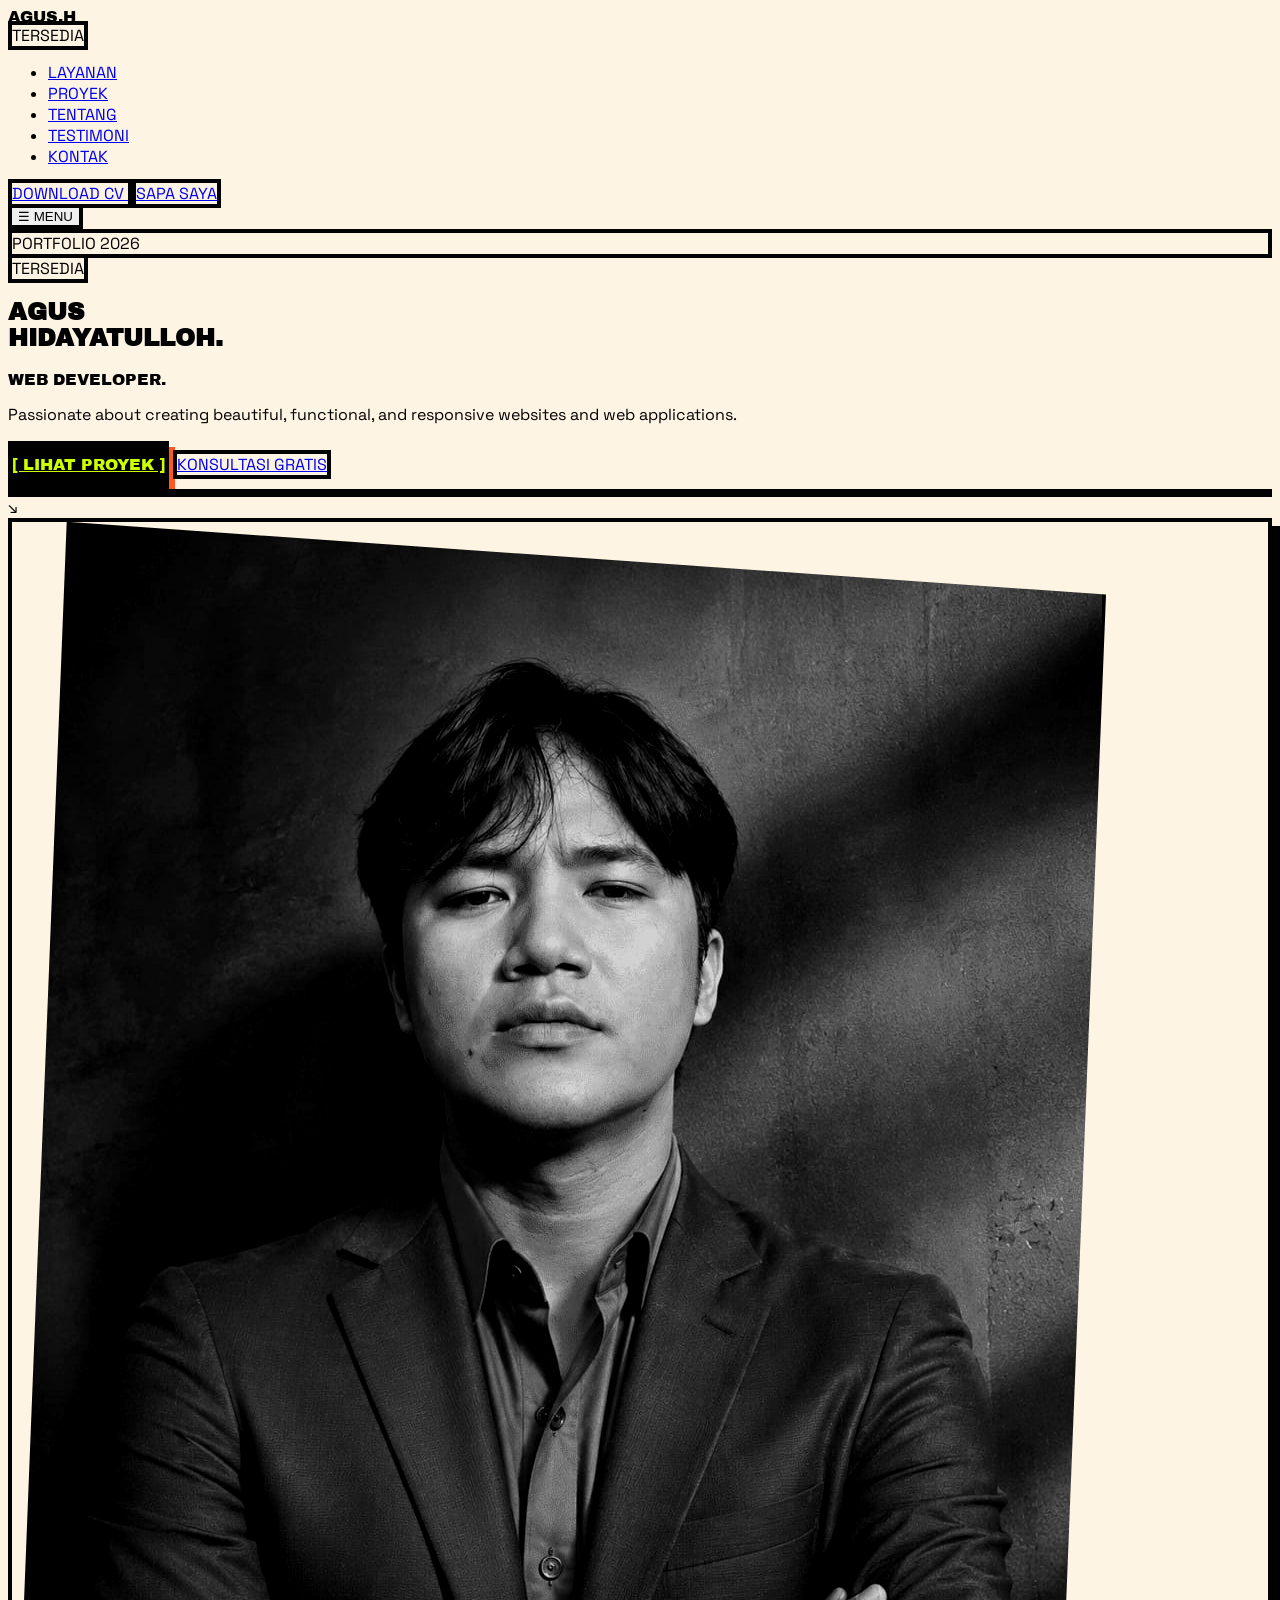
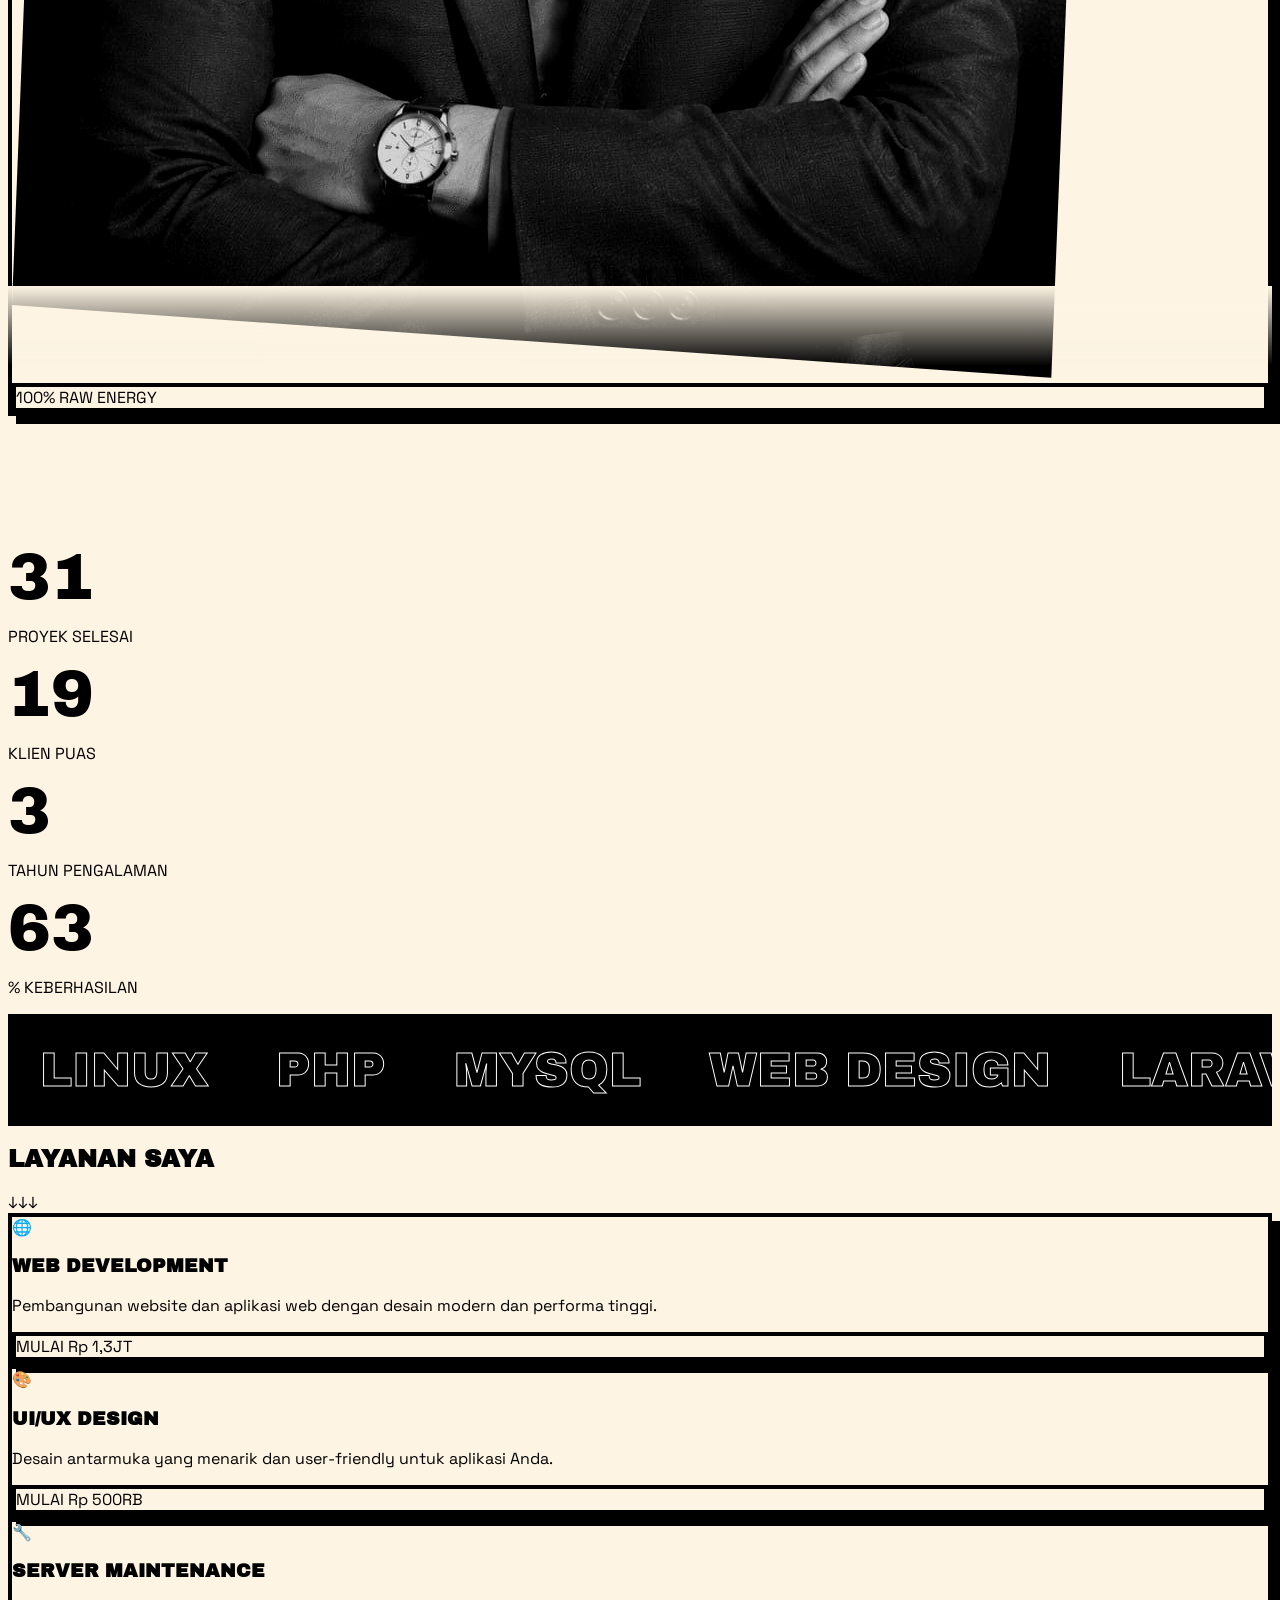
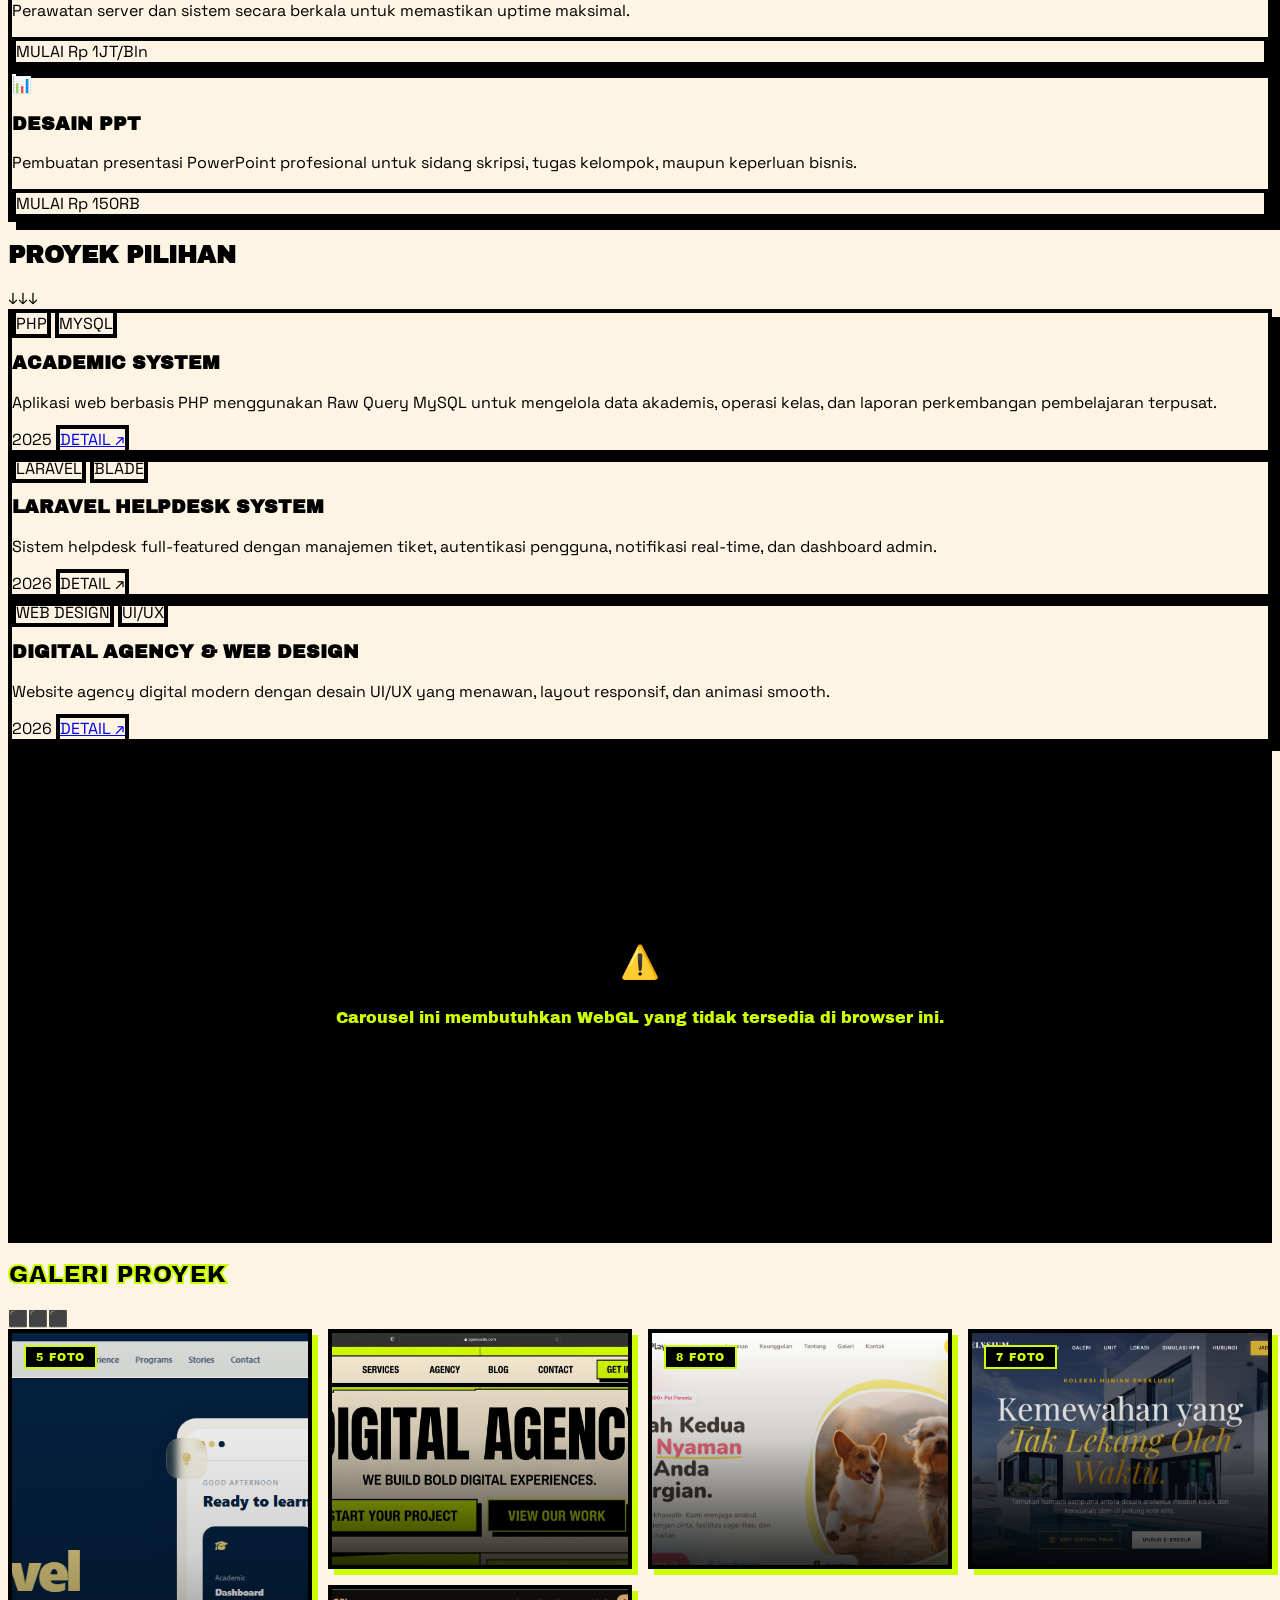
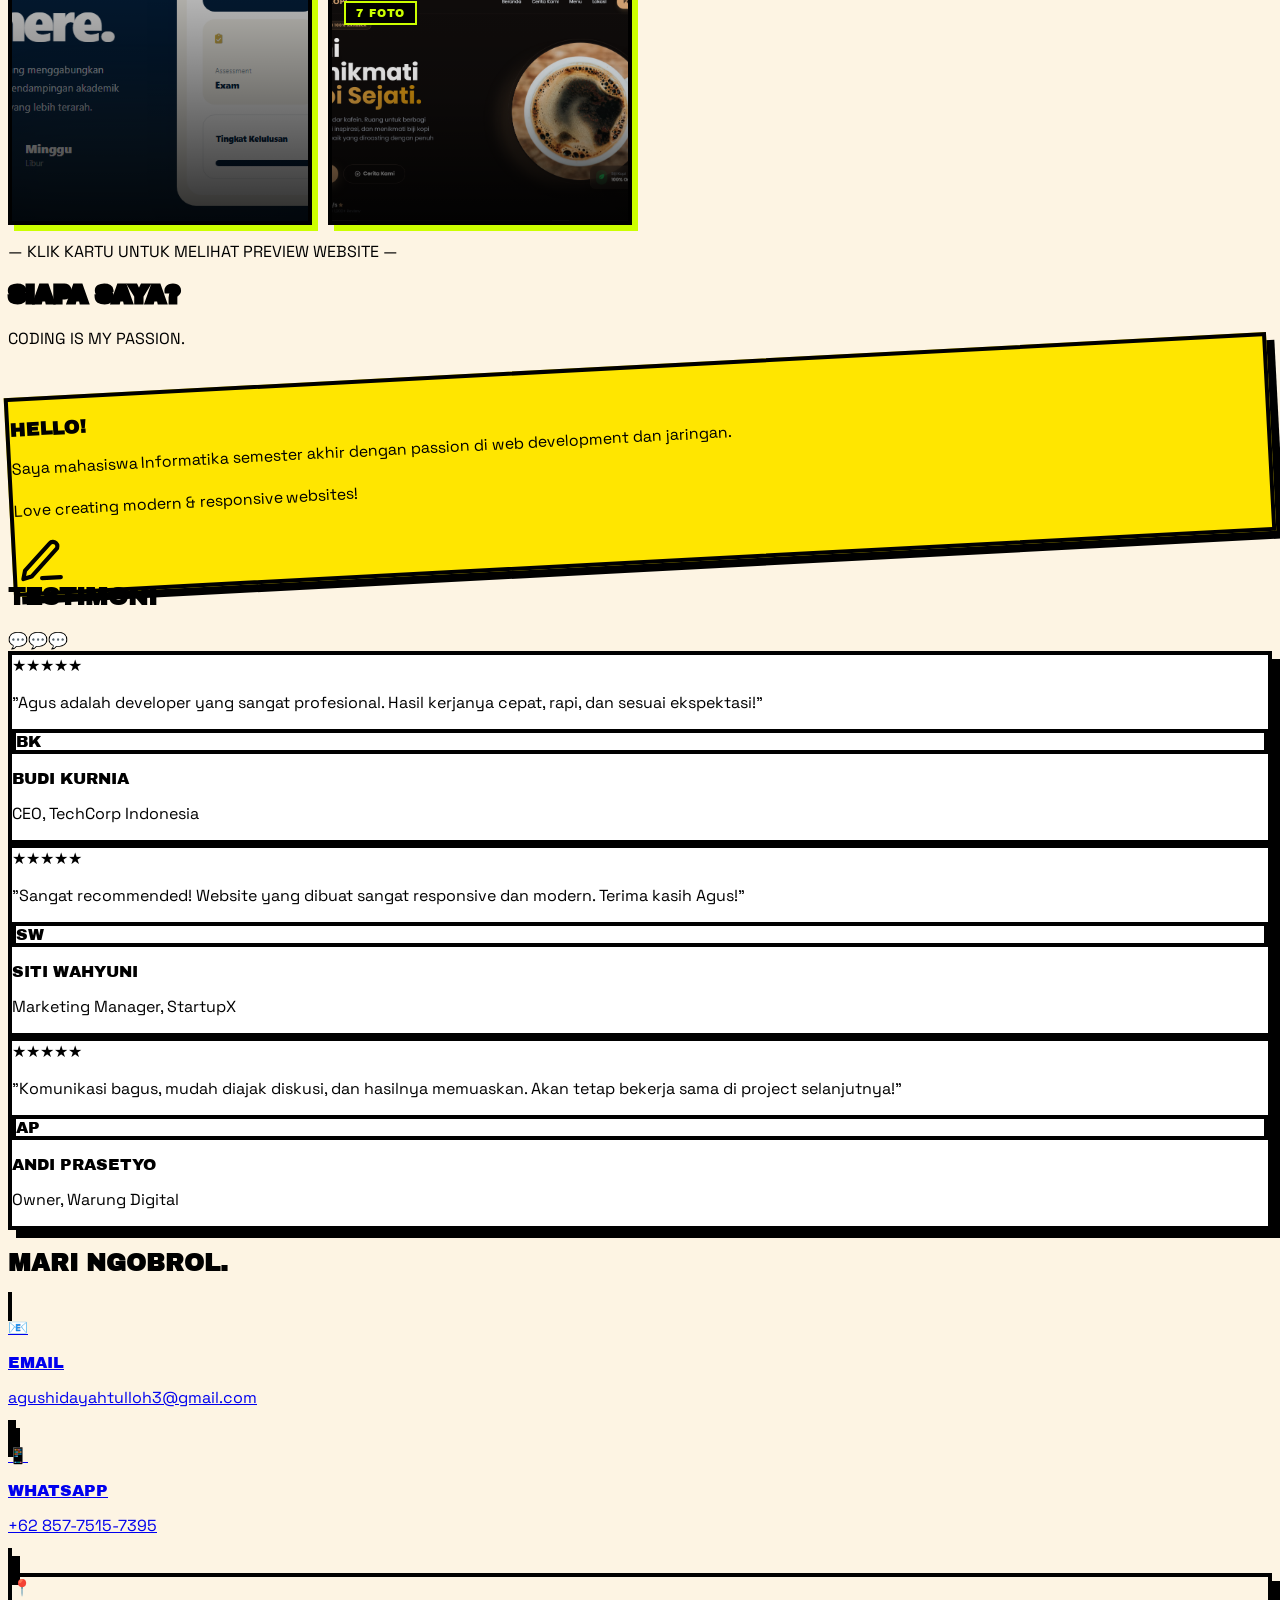
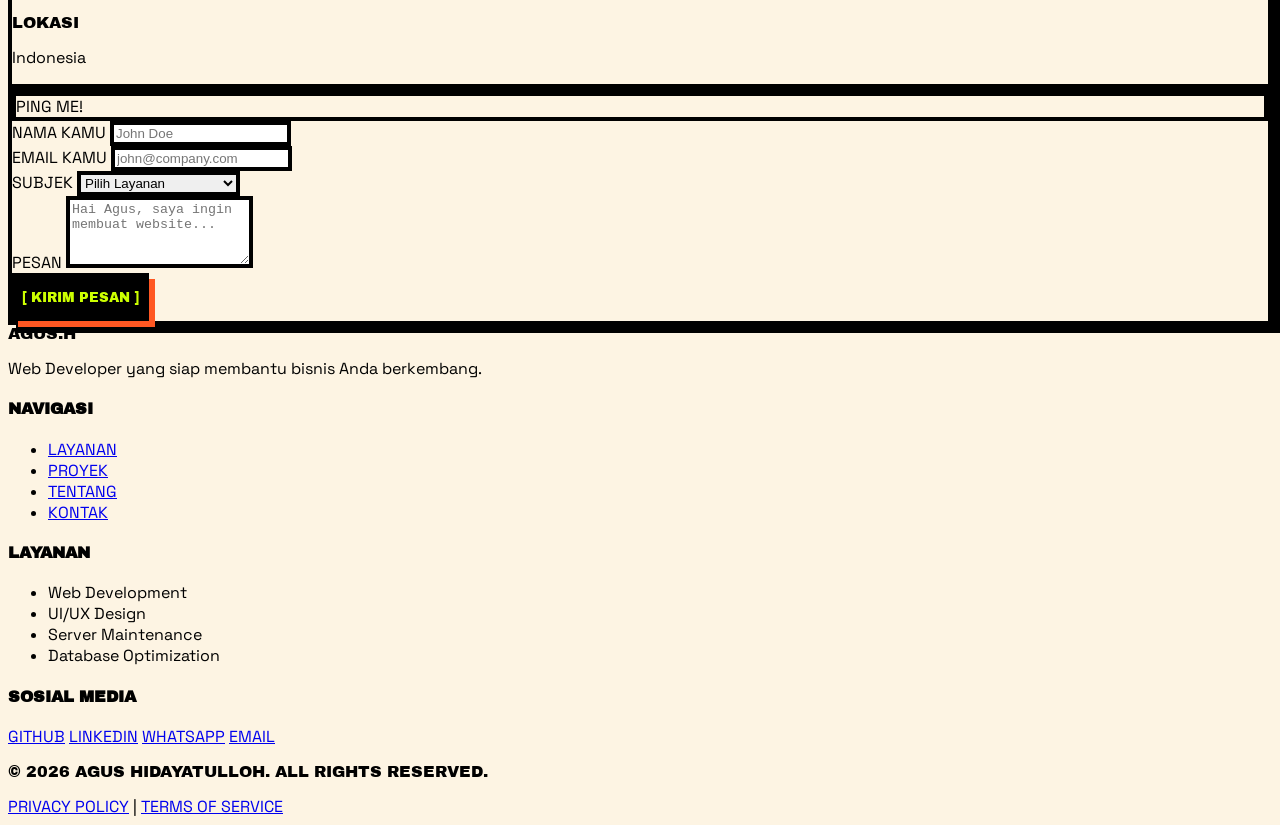
==== commit bde68801: "feat: make entire portfolio fully responsive for mobile, tablet, and desktop - Optimize navbar for s" ====
--- a/index.html
+++ b/index.html
@@ -226,10 +226,15 @@
 
         /* ── MOBILE GLOBAL ──────────────────────────────────── */
         @media (max-width: 480px) {
-            .neo-border  { border-width: 3px; }
-            .neo-shadow  { box-shadow: 5px 5px 0px 0px #000; }
-            .neo-shadow:hover { box-shadow: 7px 7px 0px 0px #000; transform: translate(-2px,-2px); }
-            .neo-btn     { box-shadow: 4px 4px 0px 0px #ff5722; }
+            .neo-border  { border-width: 2px; }
+            .neo-shadow  { box-shadow: 4px 4px 0px 0px #000; }
+            .neo-shadow:hover { box-shadow: 6px 6px 0px 0px #000; transform: translate(-2px,-2px); }
+            .neo-btn     { box-shadow: 3px 3px 0px 0px #ff5722; padding: 12px 16px; font-size: 14px; }
+            
+            body { font-size: 14px; }
+            h1 { font-size: 2rem !important; }
+            h2 { font-size: 1.75rem !important; }
+            h3 { font-size: 1.25rem !important; }
         }
 
         @media (min-width: 768px) {
@@ -650,17 +655,17 @@
 <body class="antialiased">
 
     <!-- Navbar -->
-    <nav class="flex justify-between items-center p-6 border-b-4 border-black bg-white sticky top-0 z-50">
-        <div class="flex items-center gap-4">
-            <div class="font-display text-2xl tracking-tighter">AGUS.H</div>
+    <nav class="flex justify-between items-center p-4 sm:p-6 border-b-4 border-black bg-white sticky top-0 z-50">
+        <div class="flex items-center gap-2 sm:gap-4">
+            <div class="font-display text-lg sm:text-xl md:text-2xl tracking-tighter">AGUS.H</div>
             <span
-                class="availability-badge hidden md:flex items-center gap-2 bg-green-400 neo-border px-3 py-1 font-bold text-sm">
-                <span class="w-3 h-3 bg-green-700 rounded-full"></span>
+                class="availability-badge hidden md:flex items-center gap-2 bg-green-400 neo-border px-3 py-1 font-bold text-xs sm:text-sm">
+                <span class="w-2 h-2 sm:w-3 sm:h-3 bg-green-700 rounded-full"></span>
                 TERSEDIA
             </span>
         </div>
 
-        <ul class="hidden md:flex gap-8 font-bold text-lg">
+        <ul class="hidden md:flex gap-4 lg:gap-8 font-bold text-sm lg:text-lg">
             <li><a href="#layanan"
                     class="hover:bg-black hover:text-white px-2 py-1 border-2 border-transparent hover:border-black transition-colors">LAYANAN</a>
             </li>
@@ -678,74 +683,74 @@
             </li>
         </ul>
 
-        <div class="hidden md:flex gap-4">
+        <div class="hidden lg:flex gap-4">
             <a href="cv_WebDeveloper_Agus_Hidayahtulloh.pdf" download
-                class="neo-border bg-[#ffe600] px-4 py-2 font-bold hover:bg-[#ccff00] transition-colors shadow-[4px_4px_0_0_#000]">
+                class="neo-border bg-[#ffe600] px-3 py-2 text-sm font-bold hover:bg-[#ccff00] transition-colors shadow-[4px_4px_0_0_#000]">
                 DOWNLOAD CV
             </a>
             <a href="#kontak"
-                class="neo-border bg-[#ccff00] px-4 py-2 font-bold hover:bg-[#00e5ff] transition-colors shadow-[4px_4px_0_0_#000]">
+                class="neo-border bg-[#ccff00] px-3 py-2 text-sm font-bold hover:bg-[#00e5ff] transition-colors shadow-[4px_4px_0_0_#000]">
                 SAPA SAYA
             </a>
         </div>
 
-        <button id="mobileMenuBtn" class="md:hidden neo-border bg-black text-white px-4 py-2 font-bold">
+        <button id="mobileMenuBtn" class="md:hidden neo-border bg-black text-white px-3 py-2 font-bold text-sm">
             ☰ MENU
         </button>
     </nav>
 
     <!-- Mobile Menu -->
-    <div id="mobileMenu" class="mobile-menu flex-col fixed inset-0 bg-[#fdf4e3] z-40 pt-24 px-6">
-        <ul class="flex flex-col gap-6 font-bold text-3xl">
-            <li><a href="#layanan" class="block py-4 border-b-4 border-black" onclick="toggleMobileMenu()">LAYANAN</a>
+    <div id="mobileMenu" class="mobile-menu flex-col fixed inset-0 bg-[#fdf4e3] z-40 pt-20 px-6">
+        <ul class="flex flex-col gap-4 font-bold text-2xl">
+            <li><a href="#layanan" class="block py-3 border-b-4 border-black" onclick="toggleMobileMenu()">LAYANAN</a>
             </li>
-            <li><a href="#proyek" class="block py-4 border-b-4 border-black" onclick="toggleMobileMenu()">PROYEK</a>
+            <li><a href="#proyek" class="block py-3 border-b-4 border-black" onclick="toggleMobileMenu()">PROYEK</a>
             </li>
-            <li><a href="#tentang" class="block py-4 border-b-4 border-black" onclick="toggleMobileMenu()">TENTANG</a>
+            <li><a href="#tentang" class="block py-3 border-b-4 border-black" onclick="toggleMobileMenu()">TENTANG</a>
             </li>
-            <li><a href="#testimoni" class="block py-4 border-b-4 border-black"
+            <li><a href="#testimoni" class="block py-3 border-b-4 border-black"
                     onclick="toggleMobileMenu()">TESTIMONI</a></li>
-            <li><a href="#kontak" class="block py-4 border-b-4 border-black" onclick="toggleMobileMenu()">KONTAK</a>
+            <li><a href="#kontak" class="block py-3 border-b-4 border-black" onclick="toggleMobileMenu()">KONTAK</a>
             </li>
         </ul>
-        <div class="mt-8 flex flex-col gap-4">
+        <div class="mt-6 flex flex-col gap-3">
             <a href="cv_WebDeveloper_Agus_Hidayahtulloh.pdf" download
-                class="neo-btn font-display text-xl px-8 py-4 text-center uppercase">DOWNLOAD CV</a>
-            <a href="#kontak" class="neo-border bg-[#ccff00] px-4 py-4 font-bold text-center shadow-[4px_4px_0_0_#000]"
+                class="neo-btn font-display text-base px-6 py-3 text-center uppercase">DOWNLOAD CV</a>
+            <a href="#kontak" class="neo-border bg-[#ccff00] px-4 py-3 font-bold text-center shadow-[4px_4px_0_0_#000]"
                 onclick="toggleMobileMenu()">SAPA SAYA</a>
         </div>
     </div>
 
     <!-- Hero Section -->
-    <section class="hero-section container mx-auto px-4 sm:px-6 py-10 sm:py-16 md:py-24 grid grid-cols-1 lg:grid-cols-2 gap-8 md:gap-12 items-center relative overflow-hidden">
-        <div class="relative z-10 flex flex-col items-start gap-4 sm:gap-6" data-aos="fade-right">
-            <div class="flex items-center gap-3 flex-wrap">
+    <section class="hero-section container mx-auto px-4 sm:px-6 py-8 sm:py-12 md:py-16 lg:py-24 grid grid-cols-1 lg:grid-cols-2 gap-6 md:gap-8 lg:gap-12 items-center relative overflow-hidden">
+        <div class="relative z-10 flex flex-col items-start gap-3 sm:gap-4 md:gap-6" data-aos="fade-right">
+            <div class="flex items-center gap-2 sm:gap-3 flex-wrap">
                 <div
-                    class="inline-block bg-[#00e5ff] text-black font-bold px-3 py-1 neo-border shadow-[4px_4px_0_0_#000] transform -rotate-2 text-sm sm:text-base">
+                    class="inline-block bg-[#00e5ff] text-black font-bold px-2 sm:px-3 py-1 neo-border shadow-[3px_3px_0_0_#000] sm:shadow-[4px_4px_0_0_#000] transform -rotate-2 text-xs sm:text-sm">
                     PORTFOLIO 2026
                 </div>
                 <span
-                    class="availability-badge flex md:hidden items-center gap-2 bg-green-400 neo-border px-3 py-1 font-bold text-sm">
-                    <span class="w-2 h-2 sm:w-3 sm:h-3 bg-green-700 rounded-full"></span>
+                    class="availability-badge flex md:hidden items-center gap-2 bg-green-400 neo-border px-2 sm:px-3 py-1 font-bold text-xs">
+                    <span class="w-2 h-2 bg-green-700 rounded-full"></span>
                     TERSEDIA
                 </span>
             </div>
-            <h1 class="text-4xl sm:text-5xl md:text-6xl lg:text-8xl leading-[0.9] tracking-tighter break-words w-full">
+            <h1 class="text-3xl sm:text-4xl md:text-5xl lg:text-6xl xl:text-8xl leading-[0.9] tracking-tighter break-words w-full">
                 AGUS <br>
-                <span class="text-[#ff5722] underline decoration-4 sm:decoration-8 underline-offset-4 sm:underline-offset-8">HIDAYATULLOH.</span>
+                <span class="text-[#ff5722] underline decoration-2 sm:decoration-4 md:decoration-8 underline-offset-2 sm:underline-offset-4 md:underline-offset-8">HIDAYATULLOH.</span>
             </h1>
-            <p class="font-display text-lg sm:text-xl md:text-3xl bg-black text-white px-3 sm:px-4 py-2">
+            <p class="font-display text-base sm:text-lg md:text-xl lg:text-3xl bg-black text-white px-2 sm:px-3 md:px-4 py-1 sm:py-2">
                 WEB DEVELOPER.
             </p>
-            <p class="text-base sm:text-lg font-semibold max-w-md border-l-4 border-black pl-4">
+            <p class="text-sm sm:text-base md:text-lg font-semibold max-w-md border-l-2 sm:border-l-4 border-black pl-3 sm:pl-4">
                 Passionate about creating beautiful, functional, and responsive websites and web applications.
             </p>
-            <div class="flex flex-col sm:flex-row flex-wrap gap-3 sm:gap-4 w-full sm:w-auto">
-                <a href="#proyek" class="neo-btn font-display text-lg sm:text-2xl px-6 sm:px-8 py-3 sm:py-4 uppercase text-center w-full sm:w-auto">
+            <div class="flex flex-col sm:flex-row flex-wrap gap-2 sm:gap-3 md:gap-4 w-full sm:w-auto">
+                <a href="#proyek" class="neo-btn font-display text-base sm:text-lg md:text-xl lg:text-2xl px-4 sm:px-6 md:px-8 py-2 sm:py-3 md:py-4 uppercase text-center w-full sm:w-auto">
                     [ LIHAT PROYEK ]
                 </a>
                 <a href="#kontak"
-                    class="neo-border bg-white px-6 sm:px-8 py-3 sm:py-4 font-bold text-lg sm:text-2xl shadow-[4px_4px_0_0_#000] sm:shadow-[6px_6px_0_0_#000] hover:bg-[#ffe600] active:bg-[#ffe600] transition-colors text-center w-full sm:w-auto min-h-[48px] flex items-center justify-center touch-action-manipulation">
+                    class="neo-border bg-white px-4 sm:px-6 md:px-8 py-2 sm:py-3 md:py-4 font-bold text-base sm:text-lg md:text-xl lg:text-2xl shadow-[3px_3px_0_0_#000] sm:shadow-[4px_4px_0_0_#000] md:shadow-[6px_6px_0_0_#000] hover:bg-[#ffe600] active:bg-[#ffe600] transition-colors text-center w-full sm:w-auto min-h-[44px] sm:min-h-[48px] flex items-center justify-center touch-action-manipulation">
                     KONSULTASI GRATIS
                 </a>
             </div>
@@ -753,15 +758,15 @@
 
         <div class="relative flex justify-center items-center mt-4 lg:mt-0" data-aos="fade-left">
             <div
-                class="absolute -top-8 -right-4 sm:-top-10 sm:-right-10 w-32 h-32 sm:w-48 sm:h-48 bg-[#ccff00] rounded-full neo-border shadow-[8px_8px_0_0_#000] z-0 animate-pulse">
+                class="absolute -top-6 -right-3 sm:-top-8 sm:-right-4 md:-top-10 md:-right-10 w-24 h-24 sm:w-32 sm:h-32 md:w-48 md:h-48 bg-[#ccff00] rounded-full neo-border shadow-[6px_6px_0_0_#000] sm:shadow-[8px_8px_0_0_#000] z-0 animate-pulse">
             </div>
-            <div class="absolute bottom-6 left-0 text-4xl sm:text-6xl z-20 transform -rotate-45">↘</div>
-
-            <div class="bg-white p-3 sm:p-4 neo-border neo-shadow z-10 relative max-w-xs sm:max-w-sm w-full">
+            <div class="absolute bottom-4 sm:bottom-6 left-0 text-3xl sm:text-4xl md:text-6xl z-20 transform -rotate-45">↘</div>
+
+            <div class="bg-white p-2 sm:p-3 md:p-4 neo-border neo-shadow z-10 relative max-w-[280px] sm:max-w-xs md:max-w-sm w-full">
                 <img src="profile.jpg" alt="Agus Profile"
                     class="w-full h-auto cutout-img bg-[#ff5722] neo-border object-cover">
                 <div
-                    class="absolute -bottom-4 sm:-bottom-6 -right-4 sm:-right-6 bg-black text-white font-bold p-2 sm:p-3 neo-border transform rotate-6 text-xs sm:text-sm">
+                    class="absolute -bottom-3 -right-3 sm:-bottom-4 sm:-right-4 md:-bottom-6 md:-right-6 bg-black text-white font-bold p-2 sm:p-2 md:p-3 neo-border transform rotate-6 text-xs sm:text-xs md:text-sm">
                     100% RAW ENERGY
                 </div>
             </div>
@@ -777,24 +782,24 @@
     </div>
 
     <!-- Stats Section -->
-    <section class="bg-black py-16 border-y-8 border-[#ccff00]">
-        <div class="container mx-auto px-6">
-            <div class="grid grid-cols-2 md:grid-cols-4 gap-8 text-center text-white" data-aos="zoom-in">
-                <div class="p-6">
-                    <div class="counter-value font-display text-[#ccff00]" data-target="50">0</div>
-                    <p class="text-xl font-bold mt-2">PROYEK SELESAI</p>
+    <section class="bg-black py-12 sm:py-16 border-y-4 sm:border-y-8 border-[#ccff00]">
+        <div class="container mx-auto px-4 sm:px-6">
+            <div class="grid grid-cols-2 md:grid-cols-4 gap-4 sm:gap-6 md:gap-8 text-center text-white" data-aos="zoom-in">
+                <div class="p-3 sm:p-4 md:p-6">
+                    <div class="counter-value font-display text-[#ccff00] text-3xl sm:text-4xl md:text-5xl lg:text-6xl" data-target="50">0</div>
+                    <p class="text-xs sm:text-sm md:text-lg lg:text-xl font-bold mt-1 sm:mt-2">PROYEK SELESAI</p>
                 </div>
-                <div class="p-6">
-                    <div class="counter-value font-display text-[#00e5ff]" data-target="30">0</div>
-                    <p class="text-xl font-bold mt-2">KLIEN PUAS</p>
+                <div class="p-3 sm:p-4 md:p-6">
+                    <div class="counter-value font-display text-[#00e5ff] text-3xl sm:text-4xl md:text-5xl lg:text-6xl" data-target="30">0</div>
+                    <p class="text-xs sm:text-sm md:text-lg lg:text-xl font-bold mt-1 sm:mt-2">KLIEN PUAS</p>
                 </div>
-                <div class="p-6">
-                    <div class="counter-value font-display text-[#ff5722]" data-target="5">0</div>
-                    <p class="text-xl font-bold mt-2">TAHUN PENGALAMAN</p>
+                <div class="p-3 sm:p-4 md:p-6">
+                    <div class="counter-value font-display text-[#ff5722] text-3xl sm:text-4xl md:text-5xl lg:text-6xl" data-target="5">0</div>
+                    <p class="text-xs sm:text-sm md:text-lg lg:text-xl font-bold mt-1 sm:mt-2">TAHUN PENGALAMAN</p>
                 </div>
-                <div class="p-6">
-                    <div class="counter-value font-display text-[#ffe600]" data-target="99">0</div>
-                    <p class="text-xl font-bold mt-2">% KEBERHASILAN</p>
+                <div class="p-3 sm:p-4 md:p-6">
+                    <div class="counter-value font-display text-[#ffe600] text-3xl sm:text-4xl md:text-5xl lg:text-6xl" data-target="99">0</div>
+                    <p class="text-xs sm:text-sm md:text-lg lg:text-xl font-bold mt-1 sm:mt-2">% KEBERHASILAN</p>
                 </div>
             </div>
         </div>
@@ -823,115 +828,115 @@
     </section>
 
     <!-- Services Section -->
-    <section id="layanan" class="container mx-auto px-6 py-24">
-        <div class="flex justify-between items-end mb-12 border-b-8 border-black pb-4" data-aos="fade-down">
-            <h2 class="text-3xl sm:text-4xl md:text-5xl lg:text-7xl">LAYANAN SAYA</h2>
-            <span class="hidden md:block text-3xl font-bold">↓↓↓</span>
+    <section id="layanan" class="container mx-auto px-4 sm:px-6 py-12 sm:py-16 md:py-24">
+        <div class="flex flex-col sm:flex-row justify-between items-start sm:items-end mb-8 sm:mb-12 border-b-4 sm:border-b-8 border-black pb-3 sm:pb-4" data-aos="fade-down">
+            <h2 class="text-2xl sm:text-3xl md:text-4xl lg:text-5xl xl:text-7xl mb-2 sm:mb-0">LAYANAN SAYA</h2>
+            <span class="hidden md:block text-2xl lg:text-3xl font-bold">↓↓↓</span>
         </div>
 
-        <div class="grid grid-cols-1 md:grid-cols-2 lg:grid-cols-4 gap-8">
-            <div class="bg-white p-8 neo-border neo-shadow neo-card-1 flex flex-col items-center text-center cursor-pointer"
+        <div class="grid grid-cols-1 sm:grid-cols-2 lg:grid-cols-4 gap-4 sm:gap-6 md:gap-8">
+            <div class="bg-white p-5 sm:p-6 md:p-8 neo-border neo-shadow neo-card-1 flex flex-col items-center text-center cursor-pointer"
                 data-aos="fade-up" data-aos-delay="100">
-                <div class="text-6xl mb-4">🌐</div>
-                <h3 class="text-2xl font-display mb-4">WEB DEVELOPMENT</h3>
-                <p class="font-medium">Pembangunan website dan aplikasi web dengan desain modern dan performa tinggi.
+                <div class="text-4xl sm:text-5xl md:text-6xl mb-3 sm:mb-4">🌐</div>
+                <h3 class="text-lg sm:text-xl md:text-2xl font-display mb-3 sm:mb-4">WEB DEVELOPMENT</h3>
+                <p class="font-medium text-sm sm:text-base">Pembangunan website dan aplikasi web dengan desain modern dan performa tinggi.
                 </p>
-                <div class="mt-6 bg-black text-white px-4 py-2 neo-border font-bold">MULAI Rp 1,3JT</div>
+                <div class="mt-4 sm:mt-6 bg-black text-white px-3 sm:px-4 py-1.5 sm:py-2 neo-border font-bold text-xs sm:text-sm">MULAI Rp 1,3JT</div>
             </div>
 
-            <div class="bg-white p-8 neo-border neo-shadow neo-card-2 flex flex-col items-center text-center cursor-pointer"
+            <div class="bg-white p-5 sm:p-6 md:p-8 neo-border neo-shadow neo-card-2 flex flex-col items-center text-center cursor-pointer"
                 data-aos="fade-up" data-aos-delay="200">
-                <div class="text-6xl mb-4">🎨</div>
-                <h3 class="text-2xl font-display mb-4">UI/UX DESIGN</h3>
-                <p class="font-medium">Desain antarmuka yang menarik dan user-friendly untuk aplikasi Anda.</p>
-                <div class="mt-6 bg-black text-white px-4 py-2 neo-border font-bold">MULAI Rp 500RB</div>
+                <div class="text-4xl sm:text-5xl md:text-6xl mb-3 sm:mb-4">🎨</div>
+                <h3 class="text-lg sm:text-xl md:text-2xl font-display mb-3 sm:mb-4">UI/UX DESIGN</h3>
+                <p class="font-medium text-sm sm:text-base">Desain antarmuka yang menarik dan user-friendly untuk aplikasi Anda.</p>
+                <div class="mt-4 sm:mt-6 bg-black text-white px-3 sm:px-4 py-1.5 sm:py-2 neo-border font-bold text-xs sm:text-sm">MULAI Rp 500RB</div>
             </div>
 
-            <div class="bg-white p-8 neo-border neo-shadow neo-card-3 flex flex-col items-center text-center cursor-pointer"
+            <div class="bg-white p-5 sm:p-6 md:p-8 neo-border neo-shadow neo-card-3 flex flex-col items-center text-center cursor-pointer"
                 data-aos="fade-up" data-aos-delay="300">
-                <div class="text-6xl mb-4">🔧</div>
-                <h3 class="text-2xl font-display mb-4">SERVER MAINTENANCE</h3>
-                <p class="font-medium">Perawatan server dan sistem secara berkala untuk memastikan uptime maksimal.</p>
-                <div class="mt-6 bg-black text-white px-4 py-2 neo-border font-bold">MULAI Rp 1JT/Bln</div>
+                <div class="text-4xl sm:text-5xl md:text-6xl mb-3 sm:mb-4">🔧</div>
+                <h3 class="text-lg sm:text-xl md:text-2xl font-display mb-3 sm:mb-4">SERVER MAINTENANCE</h3>
+                <p class="font-medium text-sm sm:text-base">Perawatan server dan sistem secara berkala untuk memastikan uptime maksimal.</p>
+                <div class="mt-4 sm:mt-6 bg-black text-white px-3 sm:px-4 py-1.5 sm:py-2 neo-border font-bold text-xs sm:text-sm">MULAI Rp 1JT/Bln</div>
             </div>
 
 
-            <div class="bg-white p-8 neo-border neo-shadow neo-card-5 flex flex-col items-center text-center cursor-pointer"
+            <div class="bg-white p-5 sm:p-6 md:p-8 neo-border neo-shadow neo-card-5 flex flex-col items-center text-center cursor-pointer"
                 data-aos="fade-up" data-aos-delay="500">
-                <div class="text-6xl mb-4">📊</div>
-                <h3 class="text-2xl font-display mb-4">DESAIN PPT</h3>
-                <p class="font-medium">Pembuatan presentasi PowerPoint profesional untuk sidang skripsi, tugas kelompok,
+                <div class="text-4xl sm:text-5xl md:text-6xl mb-3 sm:mb-4">📊</div>
+                <h3 class="text-lg sm:text-xl md:text-2xl font-display mb-3 sm:mb-4">DESAIN PPT</h3>
+                <p class="font-medium text-sm sm:text-base">Pembuatan presentasi PowerPoint profesional untuk sidang skripsi, tugas kelompok,
                     maupun keperluan bisnis.</p>
-                <div class="mt-6 bg-black text-white px-4 py-2 neo-border font-bold">MULAI Rp 150RB</div>
+                <div class="mt-4 sm:mt-6 bg-black text-white px-3 sm:px-4 py-1.5 sm:py-2 neo-border font-bold text-xs sm:text-sm">MULAI Rp 150RB</div>
             </div>
         </div>
     </section>
 
     <!-- Project Grid -->
-    <section id="proyek" class="bg-[#ccff00] border-y-8 border-black py-24">
-        <div class="container mx-auto px-6">
-            <div class="flex justify-between items-end mb-12 border-b-8 border-black pb-4" data-aos="fade-down">
-                <h2 class="text-3xl sm:text-4xl md:text-5xl lg:text-7xl">PROYEK PILIHAN</h2>
-                <span class="hidden md:block text-3xl font-bold">↓↓↓</span>
+    <section id="proyek" class="bg-[#ccff00] border-y-4 sm:border-y-8 border-black py-12 sm:py-16 md:py-24">
+        <div class="container mx-auto px-4 sm:px-6">
+            <div class="flex flex-col sm:flex-row justify-between items-start sm:items-end mb-8 sm:mb-12 border-b-4 sm:border-b-8 border-black pb-3 sm:pb-4" data-aos="fade-down">
+                <h2 class="text-2xl sm:text-3xl md:text-4xl lg:text-5xl xl:text-7xl mb-2 sm:mb-0">PROYEK PILIHAN</h2>
+                <span class="hidden md:block text-2xl lg:text-3xl font-bold">↓↓↓</span>
             </div>
 
-            <div class="grid grid-cols-1 md:grid-cols-2 lg:grid-cols-3 gap-8">
+            <div class="grid grid-cols-1 md:grid-cols-2 lg:grid-cols-3 gap-4 sm:gap-6 md:gap-8">
                 <article
-                    class="bg-white p-6 neo-border neo-shadow neo-card-1 flex flex-col justify-between group cursor-pointer min-h-[350px]"
+                    class="bg-white p-4 sm:p-5 md:p-6 neo-border neo-shadow neo-card-1 flex flex-col justify-between group cursor-pointer min-h-[300px] sm:min-h-[350px]"
                     data-aos="fade-up" data-aos-delay="100">
                     <div>
-                        <div class="flex gap-2 mb-4 flex-wrap">
+                        <div class="flex gap-2 mb-3 sm:mb-4 flex-wrap">
                             <span class="bg-black text-white text-xs font-bold px-2 py-1 neo-border">PHP</span>
                             <span class="bg-black text-white text-xs font-bold px-2 py-1 neo-border">MYSQL</span>
                         </div>
-                        <h3 class="text-3xl mb-4 group-hover:underline">Academic System</h3>
-                        <p class="font-medium">Aplikasi web berbasis PHP menggunakan Raw Query MySQL untuk mengelola
+                        <h3 class="text-xl sm:text-2xl md:text-3xl mb-3 sm:mb-4 group-hover:underline">Academic System</h3>
+                        <p class="font-medium text-sm sm:text-base">Aplikasi web berbasis PHP menggunakan Raw Query MySQL untuk mengelola
                             data akademis, operasi kelas, dan laporan perkembangan pembelajaran terpusat.</p>
                     </div>
-                    <div class="mt-8 border-t-4 border-black pt-4 flex justify-between items-center">
-                        <span class="font-bold">2025</span>
+                    <div class="mt-6 sm:mt-8 border-t-2 sm:border-t-4 border-black pt-3 sm:pt-4 flex justify-between items-center">
+                        <span class="font-bold text-sm sm:text-base">2025</span>
                         <a href="https://www.brainboxlearning.id/" target="_blank"
-                            class="bg-white neo-border px-4 py-2 font-bold group-hover:bg-black group-hover:text-white transition-colors">DETAIL
+                            class="bg-white neo-border px-3 sm:px-4 py-1.5 sm:py-2 font-bold text-xs sm:text-sm group-hover:bg-black group-hover:text-white transition-colors">DETAIL
                             ↗</a>
                     </div>
                 </article>
 
                 <article
-                    class="bg-white p-6 neo-border neo-shadow neo-card-2 flex flex-col justify-between group cursor-pointer min-h-[350px]"
+                    class="bg-white p-4 sm:p-5 md:p-6 neo-border neo-shadow neo-card-2 flex flex-col justify-between group cursor-pointer min-h-[300px] sm:min-h-[350px]"
                     data-aos="fade-up" data-aos-delay="200">
                     <div>
-                        <div class="flex gap-2 mb-4 flex-wrap">
+                        <div class="flex gap-2 mb-3 sm:mb-4 flex-wrap">
                             <span class="bg-black text-white text-xs font-bold px-2 py-1 neo-border">LARAVEL</span>
                             <span class="bg-black text-white text-xs font-bold px-2 py-1 neo-border">BLADE</span>
                         </div>
-                        <h3 class="text-3xl mb-4 group-hover:underline">Laravel Helpdesk System</h3>
-                        <p class="font-medium">Sistem helpdesk full-featured dengan manajemen tiket, autentikasi
+                        <h3 class="text-xl sm:text-2xl md:text-3xl mb-3 sm:mb-4 group-hover:underline">Laravel Helpdesk System</h3>
+                        <p class="font-medium text-sm sm:text-base">Sistem helpdesk full-featured dengan manajemen tiket, autentikasi
                             pengguna, notifikasi real-time, dan dashboard admin.</p>
                     </div>
-                    <div class="mt-8 border-t-4 border-black pt-4 flex justify-between items-center">
-                        <span class="font-bold">2026</span>
+                    <div class="mt-6 sm:mt-8 border-t-2 sm:border-t-4 border-black pt-3 sm:pt-4 flex justify-between items-center">
+                        <span class="font-bold text-sm sm:text-base">2026</span>
                         <span
-                            class="bg-white neo-border px-4 py-2 font-bold group-hover:bg-black group-hover:text-white transition-colors">DETAIL
+                            class="bg-white neo-border px-3 sm:px-4 py-1.5 sm:py-2 font-bold text-xs sm:text-sm group-hover:bg-black group-hover:text-white transition-colors">DETAIL
                             ↗</span>
                     </div>
                 </article>
 
                 <article
-                    class="bg-white p-6 neo-border neo-shadow neo-card-3 flex flex-col justify-between group cursor-pointer min-h-[350px]"
+                    class="bg-white p-4 sm:p-5 md:p-6 neo-border neo-shadow neo-card-3 flex flex-col justify-between group cursor-pointer min-h-[300px] sm:min-h-[350px]"
                     data-aos="fade-up" data-aos-delay="300">
                     <div>
-                        <div class="flex gap-2 mb-4 flex-wrap">
+                        <div class="flex gap-2 mb-3 sm:mb-4 flex-wrap">
                             <span class="bg-black text-white text-xs font-bold px-2 py-1 neo-border">WEB DESIGN</span>
                             <span class="bg-black text-white text-xs font-bold px-2 py-1 neo-border">UI/UX</span>
                         </div>
-                        <h3 class="text-3xl mb-4 group-hover:underline">Digital Agency & Web Design</h3>
-                        <p class="font-medium">Website agency digital modern dengan desain UI/UX yang menawan, layout
+                        <h3 class="text-xl sm:text-2xl md:text-3xl mb-3 sm:mb-4 group-hover:underline">Digital Agency & Web Design</h3>
+                        <p class="font-medium text-sm sm:text-base">Website agency digital modern dengan desain UI/UX yang menawan, layout
                             responsif, dan animasi smooth.</p>
                     </div>
-                    <div class="mt-8 border-t-4 border-black pt-4 flex justify-between items-center">
-                        <span class="font-bold">2026</span>
+                    <div class="mt-6 sm:mt-8 border-t-2 sm:border-t-4 border-black pt-3 sm:pt-4 flex justify-between items-center">
+                        <span class="font-bold text-sm sm:text-base">2026</span>
                         <a href="https://netcrft.freedev.app/?i=1" target="_blank"
-                            class="bg-white neo-border px-4 py-2 font-bold group-hover:bg-black group-hover:text-white transition-colors">DETAIL
+                            class="bg-white neo-border px-3 sm:px-4 py-1.5 sm:py-2 font-bold text-xs sm:text-sm group-hover:bg-black group-hover:text-white transition-colors">DETAIL
                             ↗</a>
                     </div>
                 </article>
@@ -977,12 +982,12 @@
     </section>
 
     <!-- Layout Grid Gallery -->
-    <section class="bg-black border-b-8 border-[#ccff00] py-16" data-aos="fade-up">
-        <div class="container mx-auto px-6">
-            <div class="flex justify-between items-end mb-10 border-b-4 border-[#ccff00] pb-4">
-                <h2 class="text-3xl sm:text-4xl md:text-5xl lg:text-6xl text-white"
-                    style="-webkit-text-stroke: 2px #ccff00;">GALERI PROYEK</h2>
-                <span class="hidden md:block text-3xl font-bold text-[#ccff00]">⬛⬛⬛</span>
+    <section class="bg-black border-b-4 sm:border-b-8 border-[#ccff00] py-10 sm:py-12 md:py-16" data-aos="fade-up">
+        <div class="container mx-auto px-4 sm:px-6">
+            <div class="flex flex-col sm:flex-row justify-between items-start sm:items-end mb-6 sm:mb-8 md:mb-10 border-b-2 sm:border-b-4 border-[#ccff00] pb-3 sm:pb-4">
+                <h2 class="text-2xl sm:text-3xl md:text-4xl lg:text-5xl xl:text-6xl text-white mb-2 sm:mb-0"
+                    style="-webkit-text-stroke: 1px #ccff00; -webkit-text-stroke: min(2px, 0.3vw) #ccff00;">GALERI PROYEK</h2>
+                <span class="hidden md:block text-2xl lg:text-3xl font-bold text-[#ccff00]">⬛⬛⬛</span>
             </div>
 
             <!-- Layout Grid -->
@@ -1101,7 +1106,7 @@
 
             </div>
 
-            <p class="text-center text-[#555] font-bold mt-8 text-sm tracking-widest">— KLIK KARTU UNTUK MELIHAT PREVIEW WEBSITE —</p>
+            <p class="text-center text-[#555] font-bold mt-6 sm:mt-8 text-xs sm:text-sm tracking-widest">— KLIK KARTU UNTUK MELIHAT PREVIEW WEBSITE —</p>
         </div>
     </section>
 
@@ -1131,32 +1136,32 @@
     </div>
 
     <!-- About Section -->
-    <section id="tentang" class="bg-[#00e5ff] border-t-4 border-b-4 border-black py-20 relative overflow-hidden">
+    <section id="tentang" class="bg-[#00e5ff] border-t-2 sm:border-t-4 border-b-2 sm:border-b-4 border-black py-12 sm:py-16 md:py-20 relative overflow-hidden">
         <div class="absolute inset-0 opacity-20"
             style="background-image: radial-gradient(circle at 2px 2px, black 1px, transparent 0); background-size: 24px 24px;">
         </div>
 
-        <div class="container mx-auto px-6 relative z-10 grid grid-cols-1 md:grid-cols-2 gap-16 items-center">
+        <div class="container mx-auto px-4 sm:px-6 relative z-10 grid grid-cols-1 md:grid-cols-2 gap-8 sm:gap-12 md:gap-16 items-center">
             <div data-aos="fade-right">
-                <h2 class="text-4xl sm:text-5xl md:text-6xl lg:text-8xl text-white font-display mb-4"
-                    style="-webkit-text-stroke: 3px black;">SIAPA SAYA?</h2>
-                <p class="text-xl sm:text-2xl font-bold bg-black text-white inline-block px-4 py-2">CODING IS MY
+                <h2 class="text-3xl sm:text-4xl md:text-5xl lg:text-6xl xl:text-8xl text-white font-display mb-3 sm:mb-4"
+                    style="-webkit-text-stroke: 2px black; -webkit-text-stroke: min(3px, 0.5vw) black;">SIAPA SAYA?</h2>
+                <p class="text-base sm:text-lg md:text-xl lg:text-2xl font-bold bg-black text-white inline-block px-3 sm:px-4 py-1.5 sm:py-2">CODING IS MY
                     PASSION.</p>
             </div>
 
             <div class="flex justify-center" data-aos="fade-left">
-                <div class="sticky-note neo-border neo-shadow p-8 max-w-md w-full relative">
-                    <div class="w-12 h-4 bg-black/20 absolute top-2 left-1/2 -translate-x-1/2 transform -rotate-2">
+                <div class="sticky-note neo-border neo-shadow p-5 sm:p-6 md:p-8 max-w-md w-full relative">
+                    <div class="w-10 h-3 sm:w-12 sm:h-4 bg-black/20 absolute top-2 left-1/2 -translate-x-1/2 transform -rotate-2">
                     </div>
-                    <h3 class="text-4xl mb-6">HELLO!</h3>
-                    <p class="text-xl font-bold leading-relaxed">
+                    <h3 class="text-2xl sm:text-3xl md:text-4xl mb-4 sm:mb-6">HELLO!</h3>
+                    <p class="text-base sm:text-lg md:text-xl font-bold leading-relaxed">
                         Saya mahasiswa Informatika semester akhir dengan passion di web development dan jaringan.
                         <br><br>
-                        <span class="bg-black text-[#ccff00] px-2 py-1 inline-block transform rotate-1">Love creating
+                        <span class="bg-black text-[#ccff00] px-2 py-1 inline-block transform rotate-1 text-sm sm:text-base">Love creating
                             modern & responsive websites!</span>
                     </p>
-                    <div class="mt-8 flex justify-end">
-                        <svg width="60" height="60" viewBox="0 0 24 24" fill="none" stroke="black" stroke-width="2"
+                    <div class="mt-6 sm:mt-8 flex justify-end">
+                        <svg width="50" height="50" class="sm:w-[60px] sm:h-[60px]" viewBox="0 0 24 24" fill="none" stroke="black" stroke-width="2"
                             stroke-linecap="round" stroke-linejoin="round">
                             <path d="M12 20h9"></path>
                             <path d="M16.5 3.5a2.121 2.121 0 0 1 3 3L7 19l-4 1 1-4L16.5 3.5z"></path>
@@ -1168,60 +1173,60 @@
     </section>
 
     <!-- Testimonials Section -->
-    <section id="testimoni" class="container mx-auto px-6 py-24">
-        <div class="flex justify-between items-end mb-12 border-b-8 border-black pb-4" data-aos="fade-down">
-            <h2 class="text-3xl sm:text-4xl md:text-5xl lg:text-7xl">TESTIMONI</h2>
-            <span class="hidden md:block text-3xl font-bold">💬💬💬</span>
+    <section id="testimoni" class="container mx-auto px-4 sm:px-6 py-12 sm:py-16 md:py-24">
+        <div class="flex flex-col sm:flex-row justify-between items-start sm:items-end mb-8 sm:mb-12 border-b-4 sm:border-b-8 border-black pb-3 sm:pb-4" data-aos="fade-down">
+            <h2 class="text-2xl sm:text-3xl md:text-4xl lg:text-5xl xl:text-7xl mb-2 sm:mb-0">TESTIMONI</h2>
+            <span class="hidden md:block text-2xl lg:text-3xl font-bold">💬💬💬</span>
         </div>
 
-        <div class="grid grid-cols-1 md:grid-cols-3 gap-8">
-            <div class="testimonial-card p-8 neo-border neo-shadow" data-aos="fade-up" data-aos-delay="100">
-                <div class="flex items-center gap-2 mb-4 text-yellow-500 text-3xl">
+        <div class="grid grid-cols-1 md:grid-cols-2 lg:grid-cols-3 gap-4 sm:gap-6 md:gap-8">
+            <div class="testimonial-card p-5 sm:p-6 md:p-8 neo-border neo-shadow" data-aos="fade-up" data-aos-delay="100">
+                <div class="flex items-center gap-1 sm:gap-2 mb-3 sm:mb-4 text-yellow-500 text-xl sm:text-2xl md:text-3xl">
                     ★★★★★
                 </div>
-                <p class="text-lg font-semibold mb-6">"Agus adalah developer yang sangat profesional. Hasil kerjanya
+                <p class="text-sm sm:text-base md:text-lg font-semibold mb-4 sm:mb-6">"Agus adalah developer yang sangat profesional. Hasil kerjanya
                     cepat, rapi, dan sesuai ekspektasi!"</p>
-                <div class="flex items-center gap-4">
+                <div class="flex items-center gap-3 sm:gap-4">
                     <div
-                        class="w-16 h-16 bg-[#ff5722] neo-border flex items-center justify-center font-display text-2xl">
+                        class="w-12 h-12 sm:w-14 sm:h-14 md:w-16 md:h-16 bg-[#ff5722] neo-border flex items-center justify-center font-display text-lg sm:text-xl md:text-2xl">
                         BK</div>
                     <div>
-                        <p class="font-display text-xl">BUDI KURNIA</p>
-                        <p class="font-bold text-gray-600">CEO, TechCorp Indonesia</p>
+                        <p class="font-display text-base sm:text-lg md:text-xl">BUDI KURNIA</p>
+                        <p class="font-bold text-gray-600 text-xs sm:text-sm">CEO, TechCorp Indonesia</p>
                     </div>
                 </div>
             </div>
 
-            <div class="testimonial-card p-8 neo-border neo-shadow" data-aos="fade-up" data-aos-delay="200">
-                <div class="flex items-center gap-2 mb-4 text-yellow-500 text-3xl">
+            <div class="testimonial-card p-5 sm:p-6 md:p-8 neo-border neo-shadow" data-aos="fade-up" data-aos-delay="200">
+                <div class="flex items-center gap-1 sm:gap-2 mb-3 sm:mb-4 text-yellow-500 text-xl sm:text-2xl md:text-3xl">
                     ★★★★★
                 </div>
-                <p class="text-lg font-semibold mb-6">"Sangat recommended! Website yang dibuat sangat responsive dan
+                <p class="text-sm sm:text-base md:text-lg font-semibold mb-4 sm:mb-6">"Sangat recommended! Website yang dibuat sangat responsive dan
                     modern. Terima kasih Agus!"</p>
-                <div class="flex items-center gap-4">
+                <div class="flex items-center gap-3 sm:gap-4">
                     <div
-                        class="w-16 h-16 bg-[#00e5ff] neo-border flex items-center justify-center font-display text-2xl">
+                        class="w-12 h-12 sm:w-14 sm:h-14 md:w-16 md:h-16 bg-[#00e5ff] neo-border flex items-center justify-center font-display text-lg sm:text-xl md:text-2xl">
                         SW</div>
                     <div>
-                        <p class="font-display text-xl">SITI WAHYUNI</p>
-                        <p class="font-bold text-gray-600">Marketing Manager, StartupX</p>
+                        <p class="font-display text-base sm:text-lg md:text-xl">SITI WAHYUNI</p>
+                        <p class="font-bold text-gray-600 text-xs sm:text-sm">Marketing Manager, StartupX</p>
                     </div>
                 </div>
             </div>
 
-            <div class="testimonial-card p-8 neo-border neo-shadow" data-aos="fade-up" data-aos-delay="300">
-                <div class="flex items-center gap-2 mb-4 text-yellow-500 text-3xl">
+            <div class="testimonial-card p-5 sm:p-6 md:p-8 neo-border neo-shadow" data-aos="fade-up" data-aos-delay="300">
+                <div class="flex items-center gap-1 sm:gap-2 mb-3 sm:mb-4 text-yellow-500 text-xl sm:text-2xl md:text-3xl">
                     ★★★★★
                 </div>
-                <p class="text-lg font-semibold mb-6">"Komunikasi bagus, mudah diajak diskusi, dan hasilnya memuaskan.
+                <p class="text-sm sm:text-base md:text-lg font-semibold mb-4 sm:mb-6">"Komunikasi bagus, mudah diajak diskusi, dan hasilnya memuaskan.
                     Akan tetap bekerja sama di project selanjutnya!"</p>
-                <div class="flex items-center gap-4">
+                <div class="flex items-center gap-3 sm:gap-4">
                     <div
-                        class="w-16 h-16 bg-[#ccff00] neo-border flex items-center justify-center font-display text-2xl">
+                        class="w-12 h-12 sm:w-14 sm:h-14 md:w-16 md:h-16 bg-[#ccff00] neo-border flex items-center justify-center font-display text-lg sm:text-xl md:text-2xl">
                         AP</div>
                     <div>
-                        <p class="font-display text-xl">ANDI PRASETYO</p>
-                        <p class="font-bold text-gray-600">Owner, Warung Digital</p>
+                        <p class="font-display text-base sm:text-lg md:text-xl">ANDI PRASETYO</p>
+                        <p class="font-bold text-gray-600 text-xs sm:text-sm">Owner, Warung Digital</p>
                     </div>
                 </div>
             </div>
@@ -1229,61 +1234,61 @@
     </section>
 
     <!-- Contact Section -->
-    <section id="kontak" class="bg-[#ffe600] border-y-8 border-black py-24">
-        <div class="container mx-auto px-6">
-            <div class="grid grid-cols-1 lg:grid-cols-2 gap-12">
+    <section id="kontak" class="bg-[#ffe600] border-y-4 sm:border-y-8 border-black py-12 sm:py-16 md:py-24">
+        <div class="container mx-auto px-4 sm:px-6">
+            <div class="grid grid-cols-1 lg:grid-cols-2 gap-8 sm:gap-10 md:gap-12">
                 <div data-aos="fade-right">
-                    <h2 class="text-3xl sm:text-4xl md:text-5xl lg:text-7xl mb-8">MARI NGOBROL.</h2>
-                    <div class="space-y-6">
+                    <h2 class="text-2xl sm:text-3xl md:text-4xl lg:text-5xl xl:text-7xl mb-6 sm:mb-8">MARI NGOBROL.</h2>
+                    <div class="space-y-4 sm:space-y-6">
                         <a href="mailto:agushidayahtulloh3@gmail.com"
-                            class="block bg-white p-6 neo-border neo-shadow flex items-center gap-4 hover:bg-[#ccff00] transition-colors">
-                            <div class="text-4xl">📧</div>
+                            class="block bg-white p-4 sm:p-5 md:p-6 neo-border neo-shadow flex items-center gap-3 sm:gap-4 hover:bg-[#ccff00] transition-colors">
+                            <div class="text-2xl sm:text-3xl md:text-4xl">📧</div>
                             <div>
-                                <p class="font-display text-xl">EMAIL</p>
-                                <p class="font-bold">agushidayahtulloh3@gmail.com</p>
+                                <p class="font-display text-base sm:text-lg md:text-xl">EMAIL</p>
+                                <p class="font-bold text-xs sm:text-sm md:text-base break-all">agushidayahtulloh3@gmail.com</p>
                             </div>
                         </a>
                         <a href="https://wa.me/6285775157395" target="_blank"
-                            class="block bg-white p-6 neo-border neo-shadow flex items-center gap-4 hover:bg-[#00e5ff] transition-colors">
-                            <div class="text-4xl">📱</div>
+                            class="block bg-white p-4 sm:p-5 md:p-6 neo-border neo-shadow flex items-center gap-3 sm:gap-4 hover:bg-[#00e5ff] transition-colors">
+                            <div class="text-2xl sm:text-3xl md:text-4xl">📱</div>
                             <div>
-                                <p class="font-display text-xl">WHATSAPP</p>
-                                <p class="font-bold">+62 857-7515-7395</p>
+                                <p class="font-display text-base sm:text-lg md:text-xl">WHATSAPP</p>
+                                <p class="font-bold text-xs sm:text-sm md:text-base">+62 857-7515-7395</p>
                             </div>
                         </a>
-                        <div class="bg-white p-6 neo-border neo-shadow flex items-center gap-4">
-                            <div class="text-4xl">📍</div>
+                        <div class="bg-white p-4 sm:p-5 md:p-6 neo-border neo-shadow flex items-center gap-3 sm:gap-4">
+                            <div class="text-2xl sm:text-3xl md:text-4xl">📍</div>
                             <div>
-                                <p class="font-display text-xl">LOKASI</p>
-                                <p class="font-bold">Indonesia</p>
+                                <p class="font-display text-base sm:text-lg md:text-xl">LOKASI</p>
+                                <p class="font-bold text-xs sm:text-sm md:text-base">Indonesia</p>
                             </div>
                         </div>
                     </div>
                 </div>
 
-                <div class="bg-white p-8 md:p-12 neo-border neo-shadow relative" data-aos="fade-left">
+                <div class="bg-white p-5 sm:p-6 md:p-8 lg:p-12 neo-border neo-shadow relative" data-aos="fade-left">
                     <div
-                        class="absolute -top-6 -left-6 bg-[#ff5722] text-black font-bold p-2 neo-border shadow-[4px_4px_0_0_#000] transform -rotate-6">
+                        class="absolute -top-4 sm:-top-6 -left-4 sm:-left-6 bg-[#ff5722] text-black font-bold p-2 neo-border shadow-[4px_4px_0_0_#000] transform -rotate-6 text-xs sm:text-sm">
                         PING ME!
                     </div>
 
-                    <form id="contactForm" class="space-y-6">
-                        <div class="grid grid-cols-1 md:grid-cols-2 gap-6">
+                    <form id="contactForm" class="space-y-4 sm:space-y-6">
+                        <div class="grid grid-cols-1 md:grid-cols-2 gap-4 sm:gap-6">
                             <div class="flex flex-col gap-2">
-                                <label class="font-bold text-lg">NAMA KAMU</label>
+                                <label class="font-bold text-sm sm:text-base md:text-lg">NAMA KAMU</label>
                                 <input type="text" name="name" placeholder="John Doe" required
-                                    class="p-4 bg-[#fdf4e3] neo-border outline-none focus:bg-[#ccff00] transition-colors font-bold text-lg">
+                                    class="p-3 sm:p-4 bg-[#fdf4e3] neo-border outline-none focus:bg-[#ccff00] transition-colors font-bold text-sm sm:text-base md:text-lg">
                             </div>
                             <div class="flex flex-col gap-2">
-                                <label class="font-bold text-lg">EMAIL KAMU</label>
+                                <label class="font-bold text-sm sm:text-base md:text-lg">EMAIL KAMU</label>
                                 <input type="email" name="email" placeholder="john@company.com" required
-                                    class="p-4 bg-[#fdf4e3] neo-border outline-none focus:bg-[#00e5ff] transition-colors font-bold text-lg">
+                                    class="p-3 sm:p-4 bg-[#fdf4e3] neo-border outline-none focus:bg-[#00e5ff] transition-colors font-bold text-sm sm:text-base md:text-lg">
                             </div>
                         </div>
                         <div class="flex flex-col gap-2">
-                            <label class="font-bold text-lg">SUBJEK</label>
+                            <label class="font-bold text-sm sm:text-base md:text-lg">SUBJEK</label>
                             <select name="subject"
-                                class="p-4 bg-[#fdf4e3] neo-border outline-none focus:bg-[#ffe600] transition-colors font-bold text-lg">
+                                class="p-3 sm:p-4 bg-[#fdf4e3] neo-border outline-none focus:bg-[#ffe600] transition-colors font-bold text-sm sm:text-base md:text-lg">
                                 <option>Pilih Layanan</option>
                                 <option>Web Development</option>
                                 <option>UI/UX Design</option>
@@ -1293,13 +1298,13 @@
                             </select>
                         </div>
                         <div class="flex flex-col gap-2">
-                            <label class="font-bold text-lg">PESAN</label>
+                            <label class="font-bold text-sm sm:text-base md:text-lg">PESAN</label>
                             <textarea name="message" rows="4" placeholder="Hai Agus, saya ingin membuat website..."
                                 required
-                                class="p-4 bg-[#fdf4e3] neo-border outline-none focus:bg-[#ff5722] transition-colors font-bold text-lg resize-none"></textarea>
+                                class="p-3 sm:p-4 bg-[#fdf4e3] neo-border outline-none focus:bg-[#ff5722] transition-colors font-bold text-sm sm:text-base md:text-lg resize-none"></textarea>
                         </div>
 
-                        <button type="submit" class="w-full neo-btn font-display text-3xl py-6 mt-4">
+                        <button type="submit" class="w-full neo-btn font-display text-xl sm:text-2xl md:text-3xl py-4 sm:py-5 md:py-6 mt-4">
                             [ KIRIM PESAN ]
                         </button>
                     </form>
@@ -1309,16 +1314,16 @@
     </section>
 
     <!-- Footer -->
-    <footer class="bg-black text-white p-8 border-t-8 border-[#ccff00]">
+    <footer class="bg-black text-white p-6 sm:p-8 border-t-4 sm:border-t-8 border-[#ccff00]">
         <div class="container mx-auto">
-            <div class="grid grid-cols-1 md:grid-cols-4 gap-8 mb-12">
+            <div class="grid grid-cols-1 sm:grid-cols-2 md:grid-cols-4 gap-6 sm:gap-8 mb-8 sm:mb-12">
                 <div>
-                    <div class="font-display text-3xl mb-4">AGUS.H</div>
-                    <p class="font-semibold text-gray-400">Web Developer yang siap membantu bisnis Anda berkembang.</p>
+                    <div class="font-display text-2xl sm:text-3xl mb-3 sm:mb-4">AGUS.H</div>
+                    <p class="font-semibold text-gray-400 text-xs sm:text-sm">Web Developer yang siap membantu bisnis Anda berkembang.</p>
                 </div>
                 <div>
-                    <h4 class="font-display text-xl mb-4 text-[#ccff00]">NAVIGASI</h4>
-                    <ul class="space-y-2 font-bold">
+                    <h4 class="font-display text-base sm:text-lg md:text-xl mb-3 sm:mb-4 text-[#ccff00]">NAVIGASI</h4>
+                    <ul class="space-y-1 sm:space-y-2 font-bold text-xs sm:text-sm">
                         <li><a href="#layanan" class="hover:text-[#00e5ff]">LAYANAN</a></li>
                         <li><a href="#proyek" class="hover:text-[#00e5ff]">PROYEK</a></li>
                         <li><a href="#tentang" class="hover:text-[#00e5ff]">TENTANG</a></li>
@@ -1326,8 +1331,8 @@
                     </ul>
                 </div>
                 <div>
-                    <h4 class="font-display text-xl mb-4 text-[#00e5ff]">LAYANAN</h4>
-                    <ul class="space-y-2 font-bold">
+                    <h4 class="font-display text-base sm:text-lg md:text-xl mb-3 sm:mb-4 text-[#00e5ff]">LAYANAN</h4>
+                    <ul class="space-y-1 sm:space-y-2 font-bold text-xs sm:text-sm">
                         <li>Web Development</li>
                         <li>UI/UX Design</li>
                         <li>Server Maintenance</li>
@@ -1335,23 +1340,23 @@
                     </ul>
                 </div>
                 <div>
-                    <h4 class="font-display text-xl mb-4 text-[#ff5722]">SOSIAL MEDIA</h4>
-                    <div class="flex flex-col gap-3 font-bold">
+                    <h4 class="font-display text-base sm:text-lg md:text-xl mb-3 sm:mb-4 text-[#ff5722]">SOSIAL MEDIA</h4>
+                    <div class="flex flex-col gap-2 sm:gap-3 font-bold text-xs sm:text-sm">
                         <a href="https://github.com/AgusHidayahtulloh333" target="_blank"
-                            class="hover:text-[#ccff00] underline decoration-4 underline-offset-4">GITHUB</a>
+                            class="hover:text-[#ccff00] underline decoration-2 sm:decoration-4 underline-offset-2 sm:underline-offset-4">GITHUB</a>
                         <a href="https://www.linkedin.com/in/agus-hidayahtulloh-0448b72b9" target="_blank"
-                            class="hover:text-[#00e5ff] underline decoration-4 underline-offset-4">LINKEDIN</a>
+                            class="hover:text-[#00e5ff] underline decoration-2 sm:decoration-4 underline-offset-2 sm:underline-offset-4">LINKEDIN</a>
                         <a href="https://wa.me/6285775157395" target="_blank"
-                            class="hover:text-[#ff5722] underline decoration-4 underline-offset-4">WHATSAPP</a>
+                            class="hover:text-[#ff5722] underline decoration-2 sm:decoration-4 underline-offset-2 sm:underline-offset-4">WHATSAPP</a>
                         <a href="mailto:agushidayahtulloh3@gmail.com"
-                            class="hover:text-[#ffe600] underline decoration-4 underline-offset-4">EMAIL</a>
+                            class="hover:text-[#ffe600] underline decoration-2 sm:decoration-4 underline-offset-2 sm:underline-offset-4">EMAIL</a>
                     </div>
                 </div>
             </div>
 
-            <div class="border-t-4 border-gray-800 pt-8 flex flex-col md:flex-row justify-between items-center gap-4">
-                <p class="font-display text-xl">© 2026 AGUS HIDAYATULLOH. ALL RIGHTS RESERVED.</p>
-                <div class="flex gap-4 font-bold">
+            <div class="border-t-2 sm:border-t-4 border-gray-800 pt-6 sm:pt-8 flex flex-col md:flex-row justify-between items-center gap-3 sm:gap-4">
+                <p class="font-display text-sm sm:text-base md:text-xl text-center md:text-left">© 2026 AGUS HIDAYATULLOH. ALL RIGHTS RESERVED.</p>
+                <div class="flex gap-3 sm:gap-4 font-bold text-xs sm:text-sm">
                     <a href="#" class="text-gray-400 hover:text-white">PRIVACY POLICY</a>
                     <span>|</span>
                     <a href="#" class="text-gray-400 hover:text-white">TERMS OF SERVICE</a>
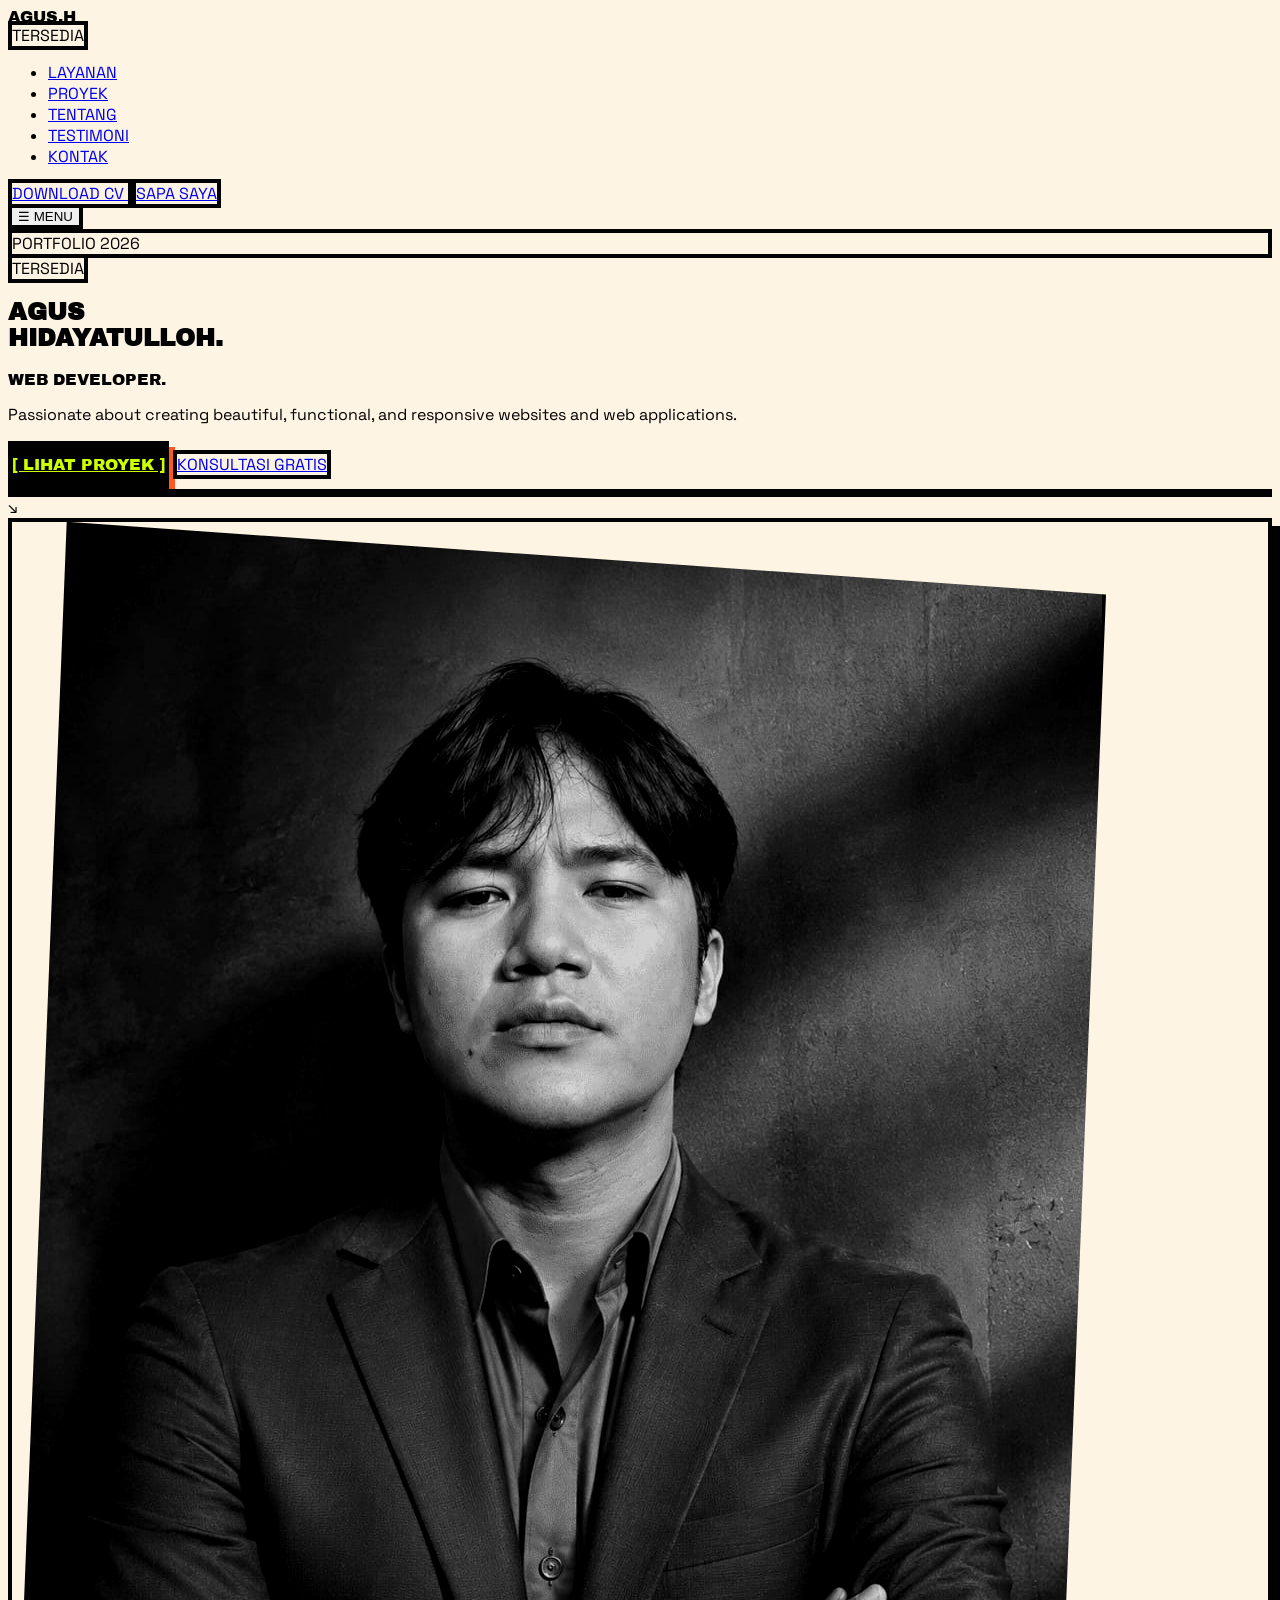
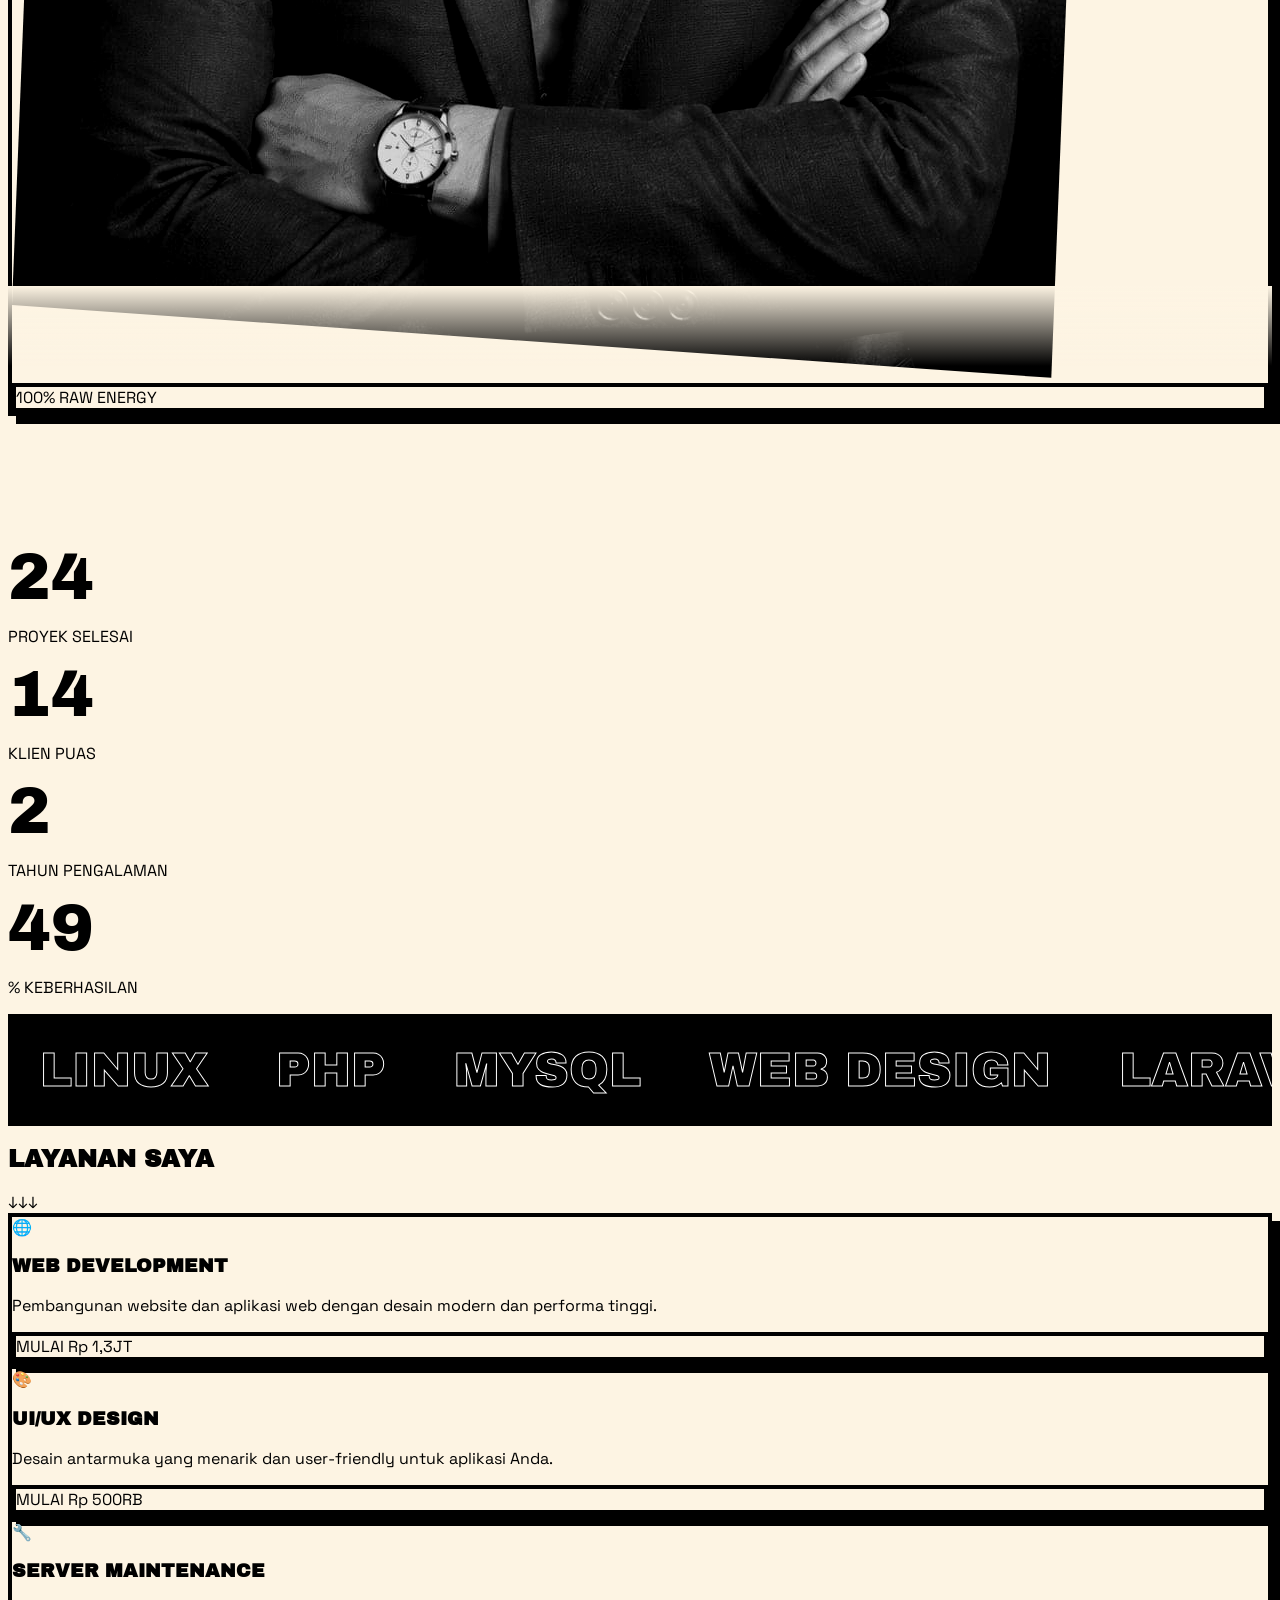
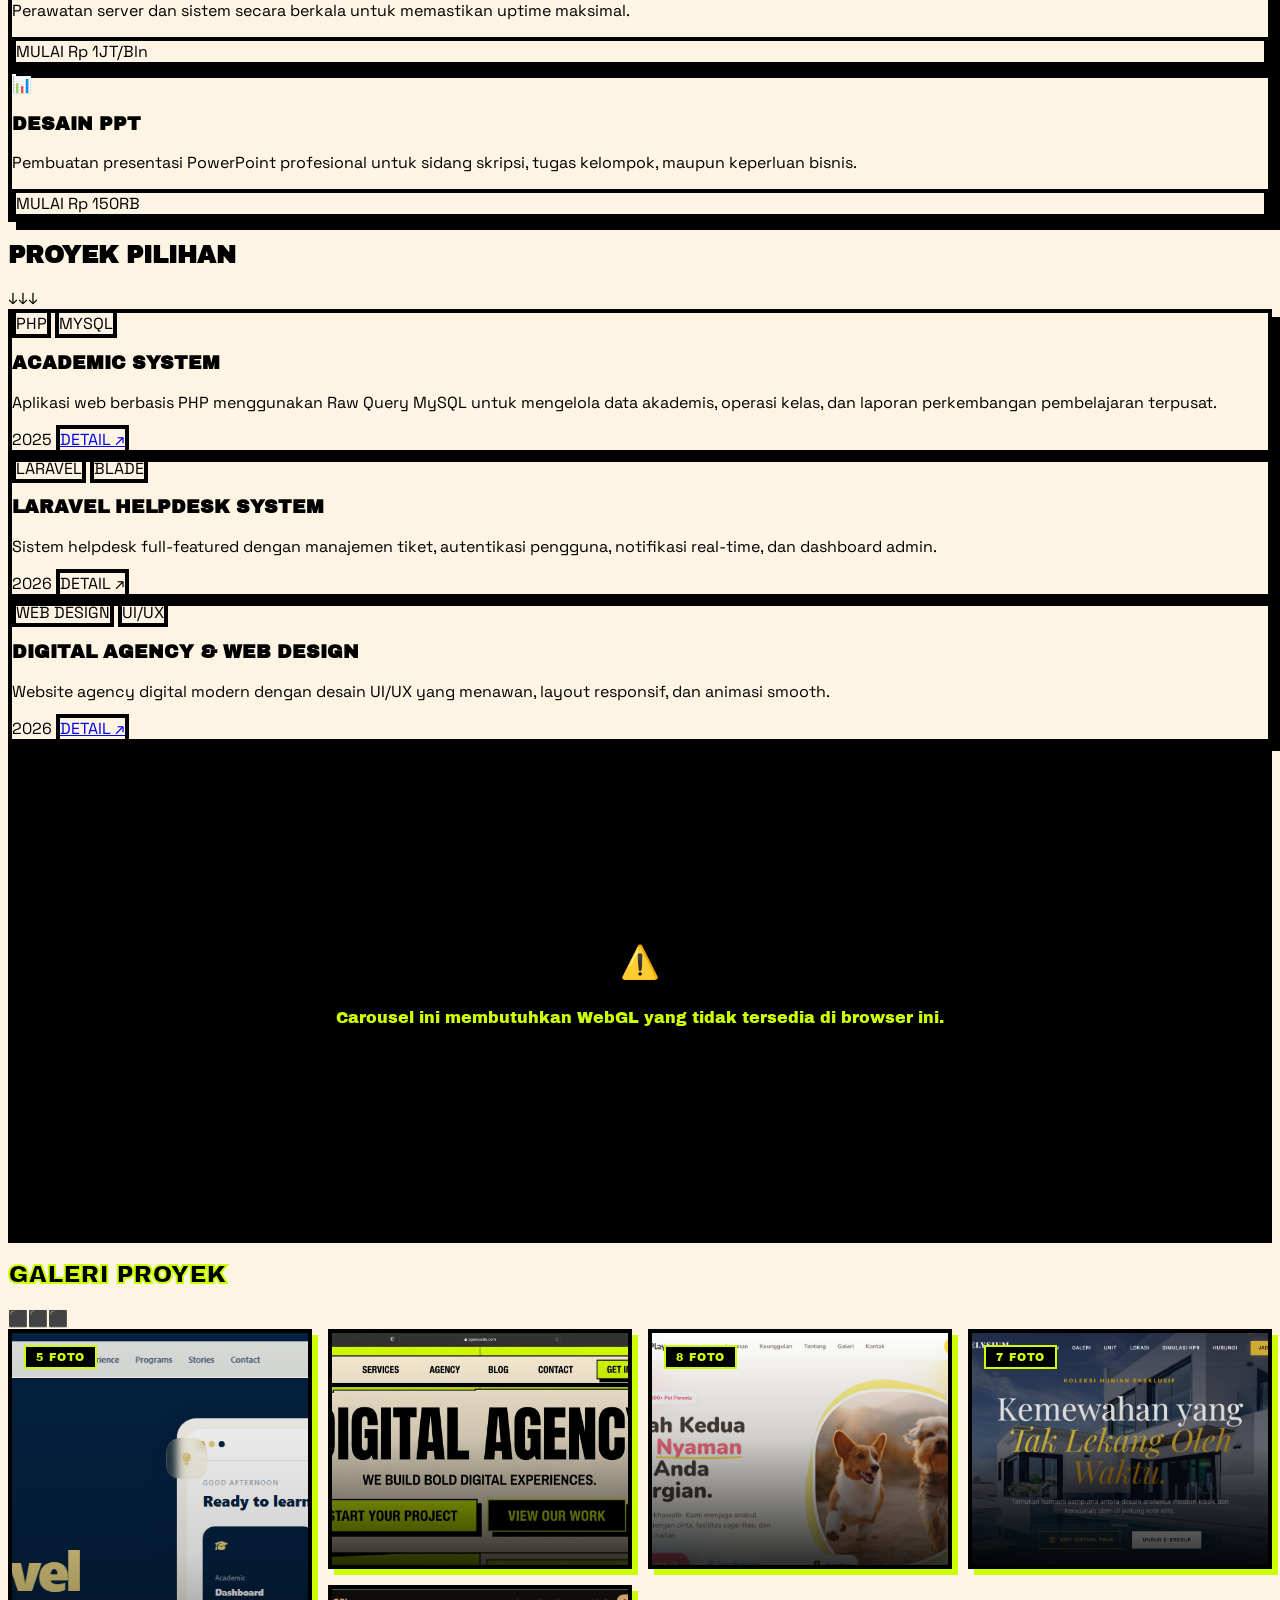
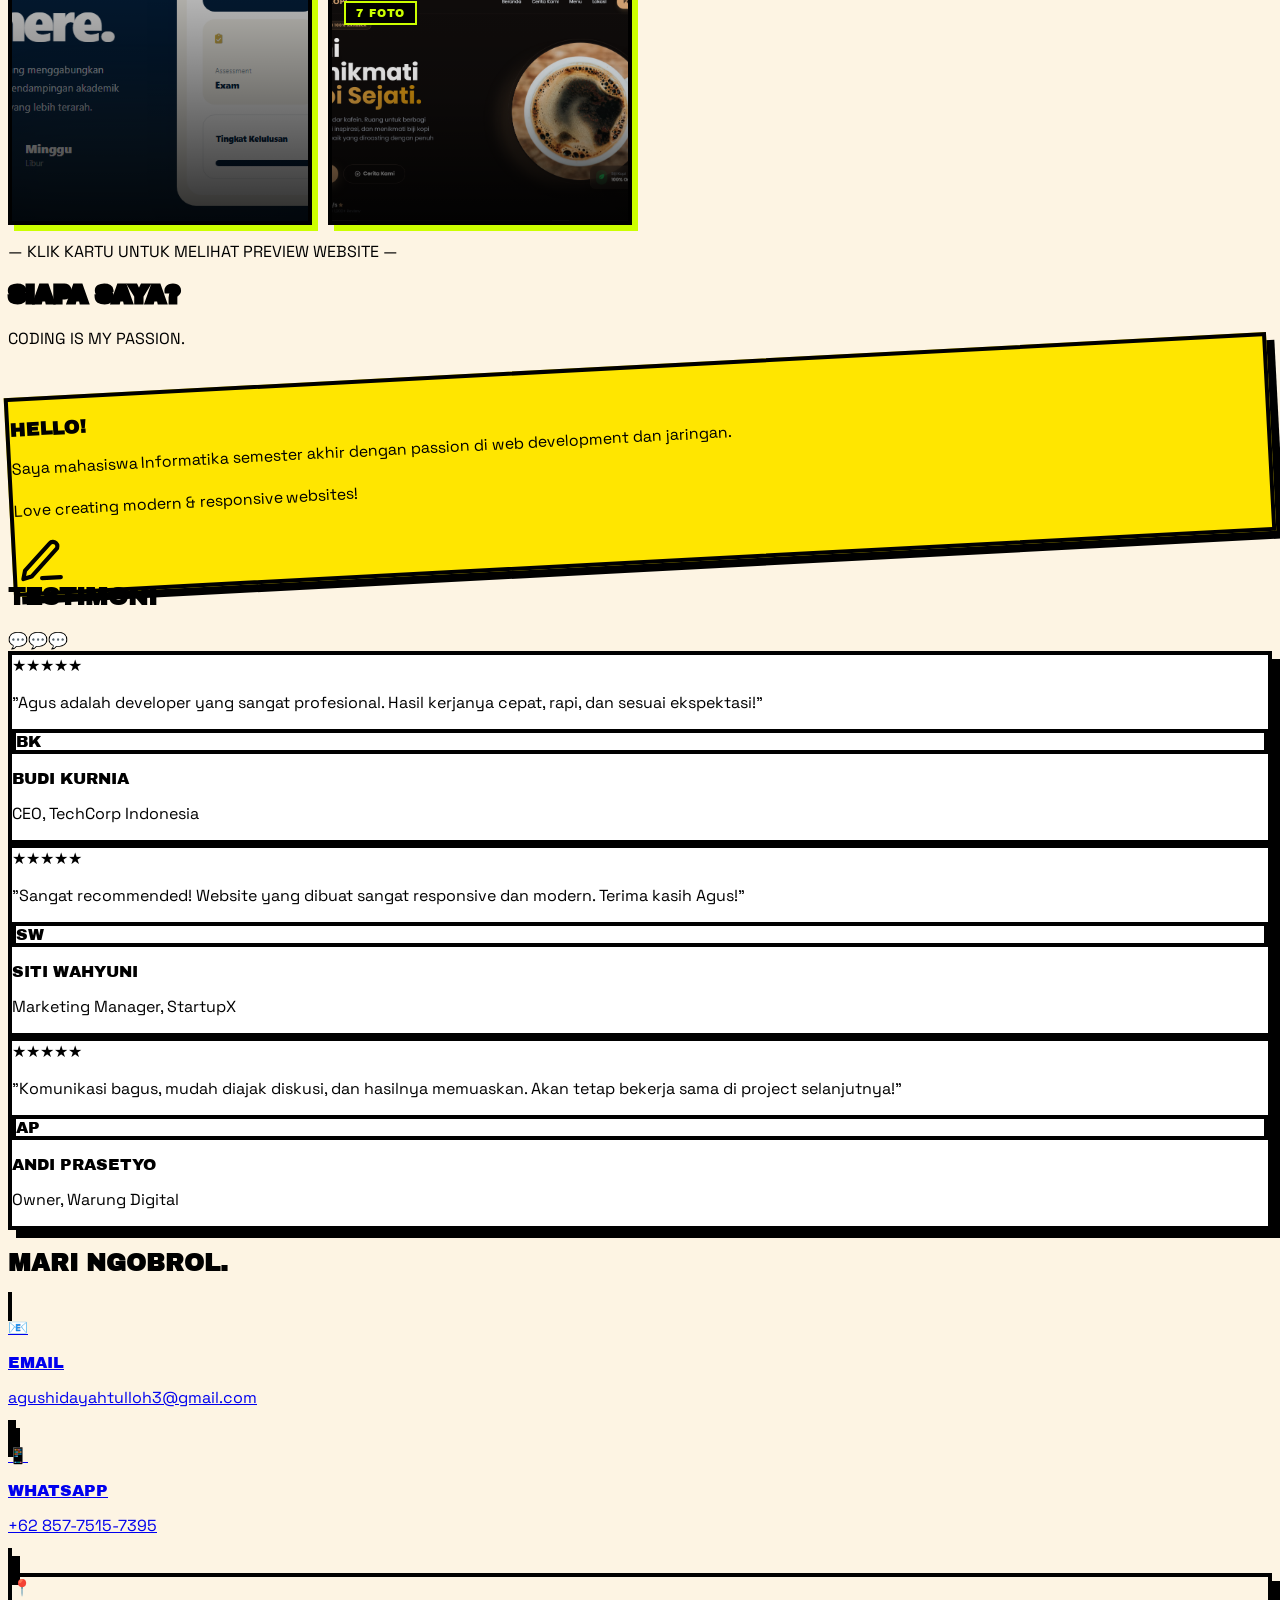
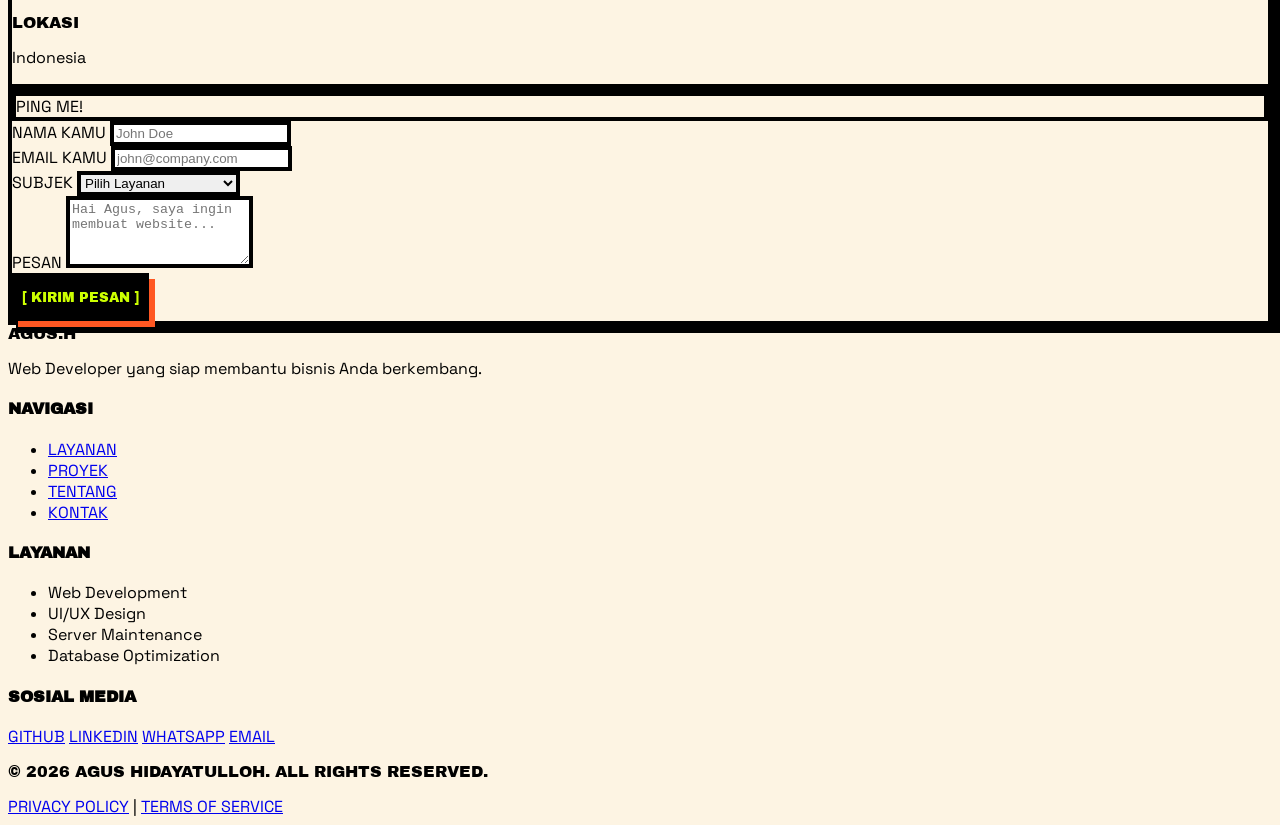
==== commit c36dc53d: "fix: update Digital Agency link to netcrft.vercel.app" ====
--- a/index.html
+++ b/index.html
@@ -935,7 +935,7 @@
                     </div>
                     <div class="mt-6 sm:mt-8 border-t-2 sm:border-t-4 border-black pt-3 sm:pt-4 flex justify-between items-center">
                         <span class="font-bold text-sm sm:text-base">2026</span>
-                        <a href="https://netcrft.freedev.app/?i=1" target="_blank"
+                        <a href="https://netcrft.vercel.app/" target="_blank"
                             class="bg-white neo-border px-3 sm:px-4 py-1.5 sm:py-2 font-bold text-xs sm:text-sm group-hover:bg-black group-hover:text-white transition-colors">DETAIL
                             ↗</a>
                     </div>
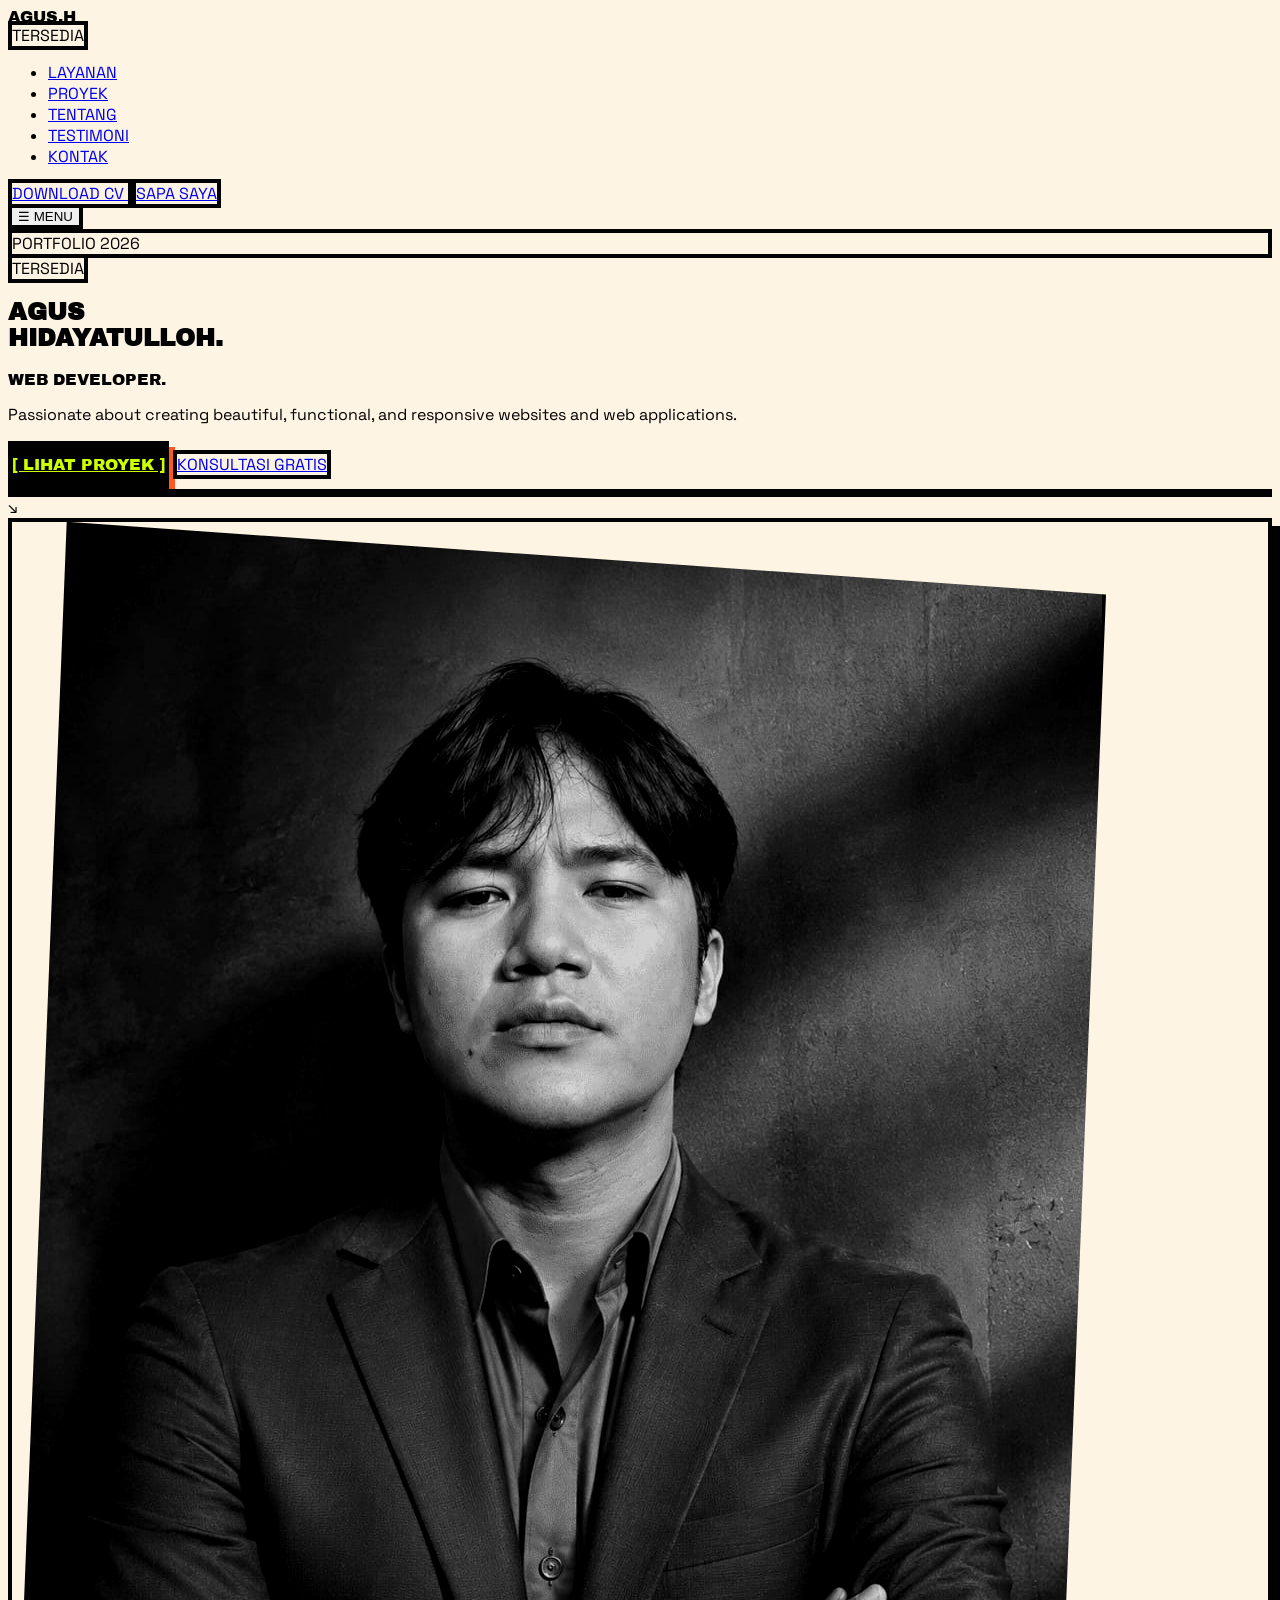
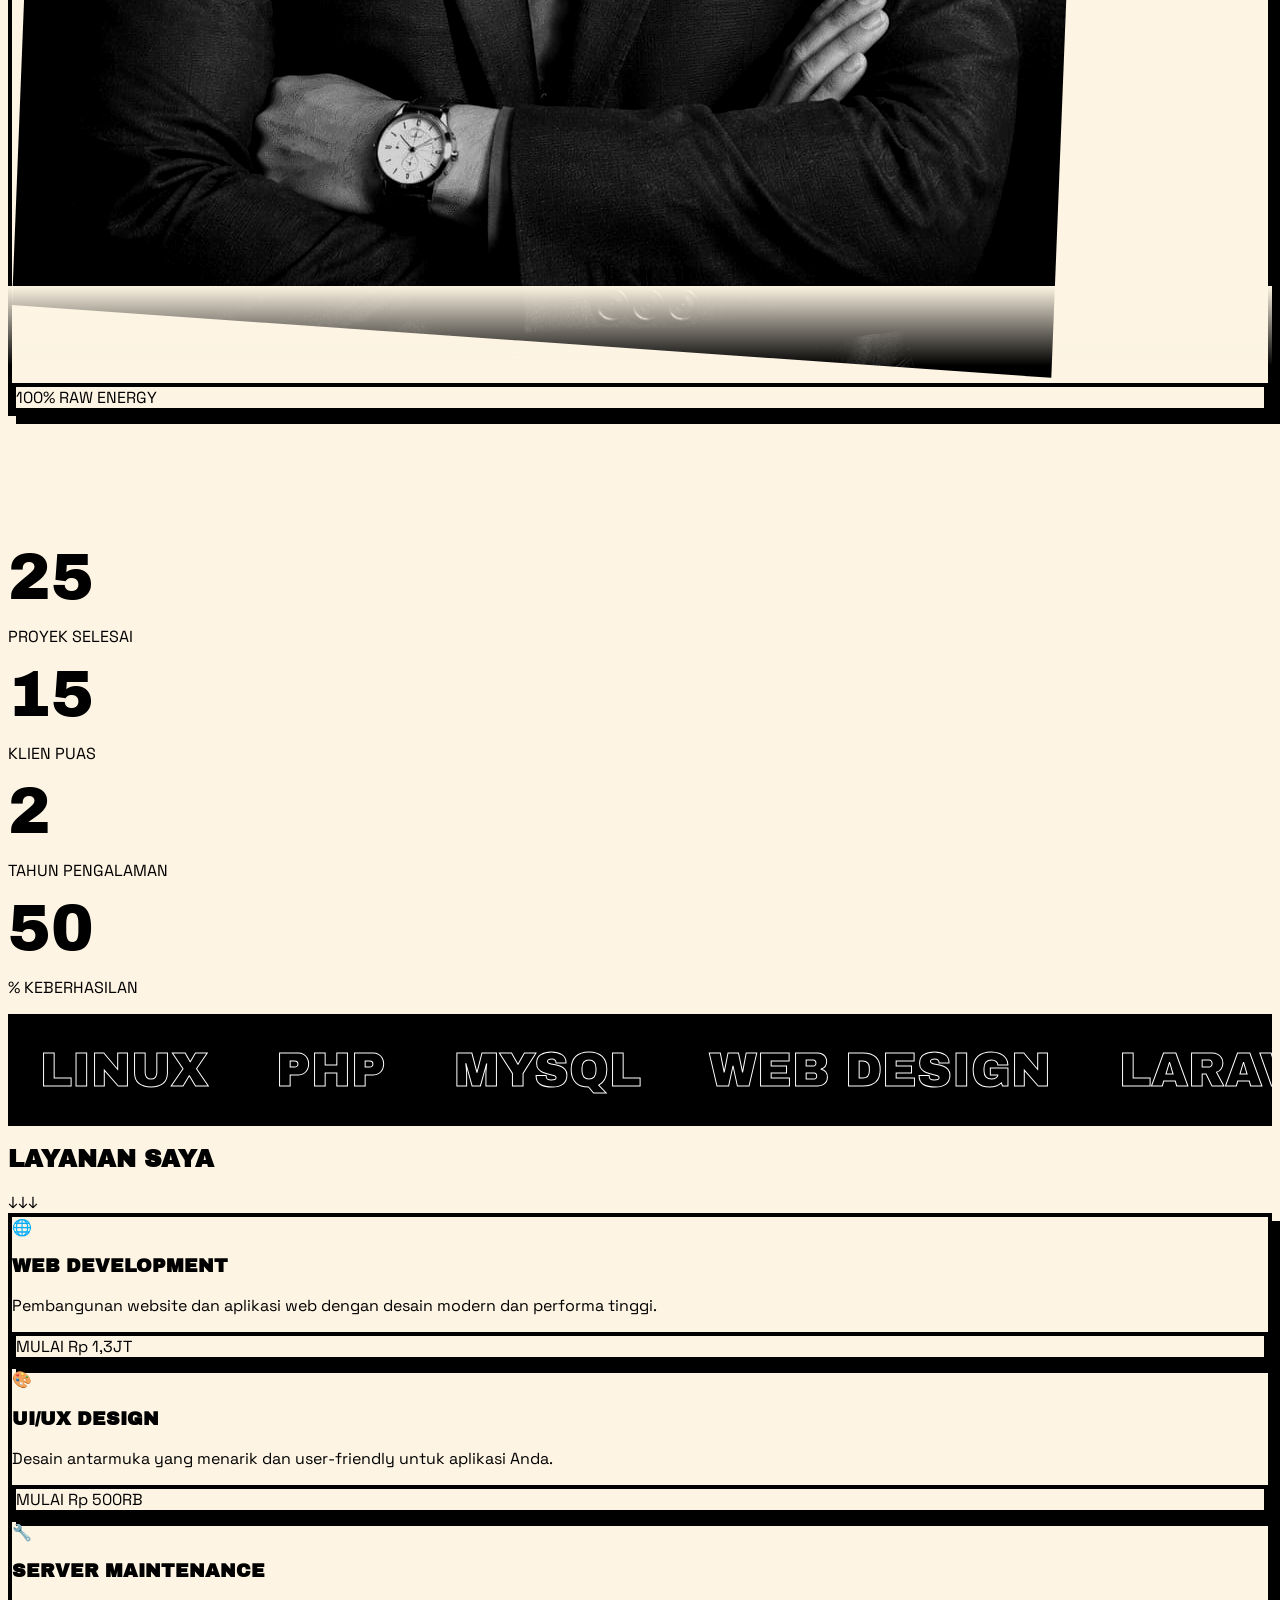
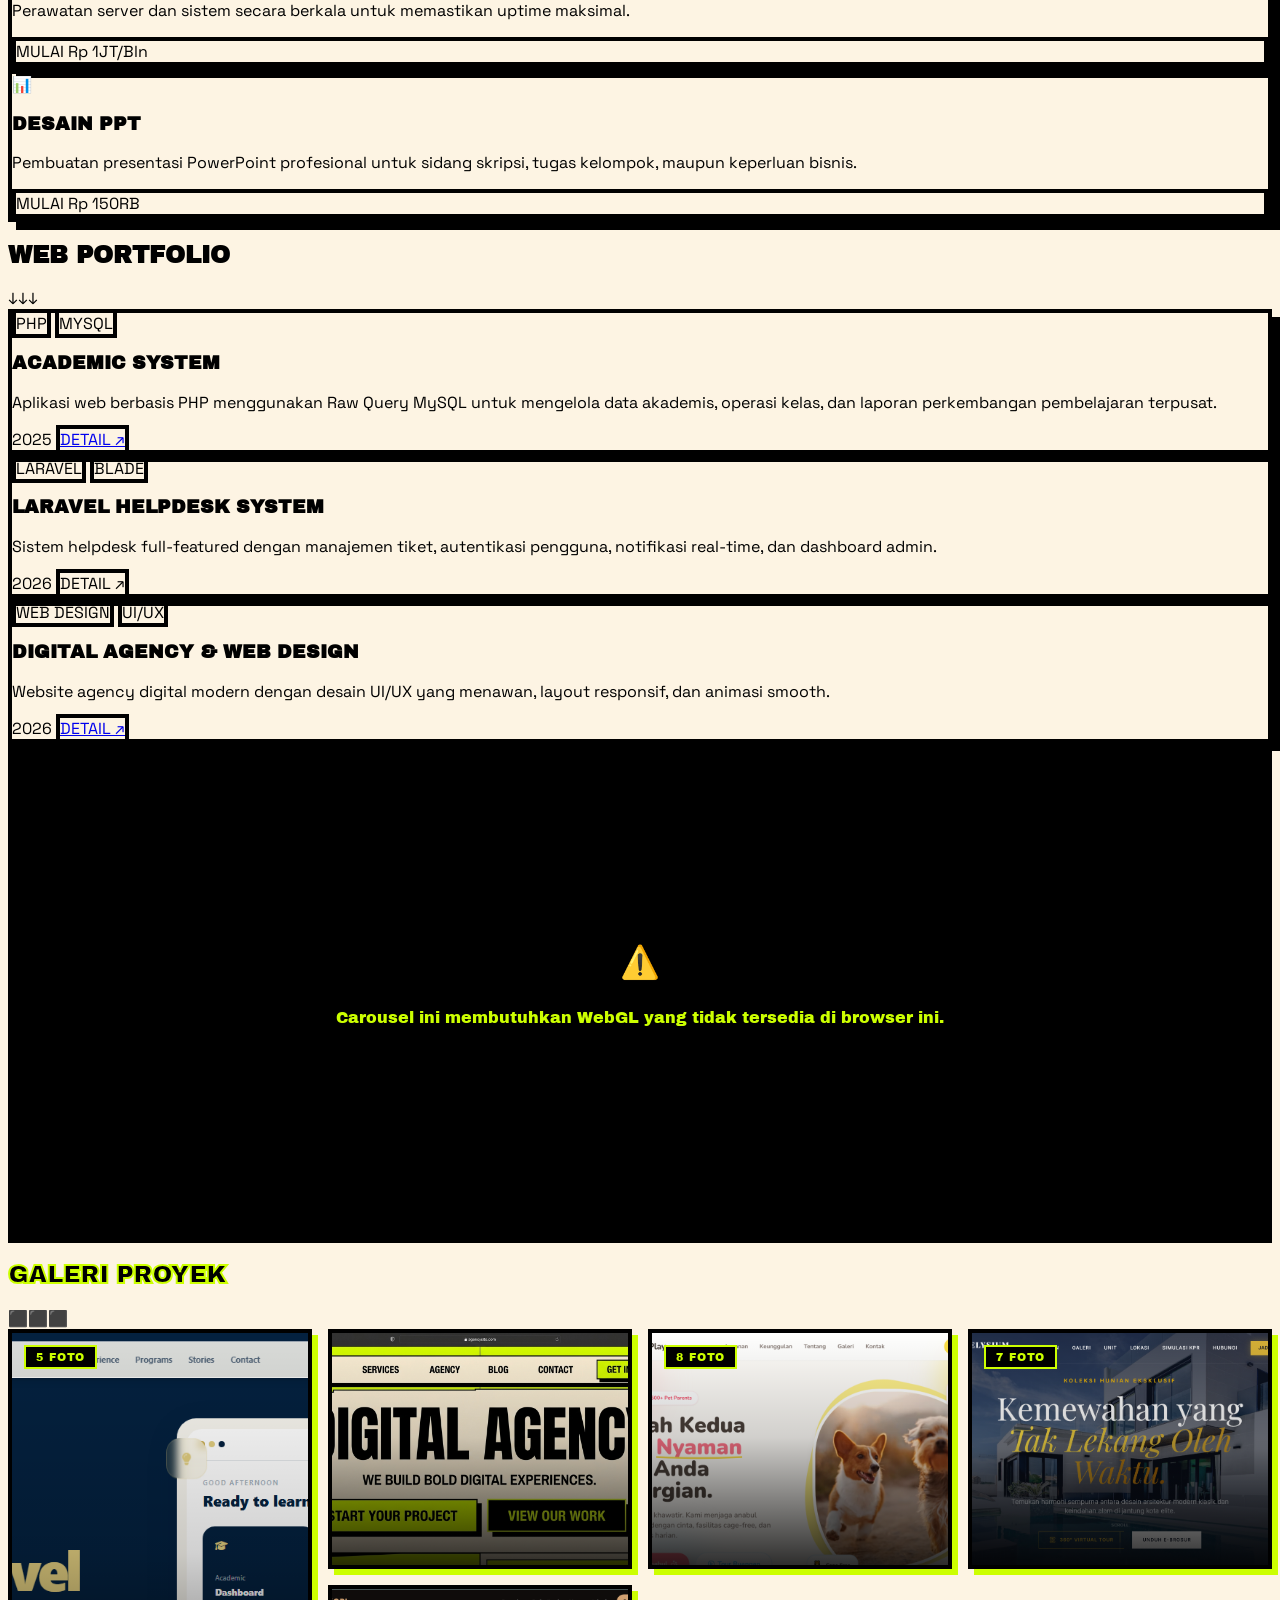
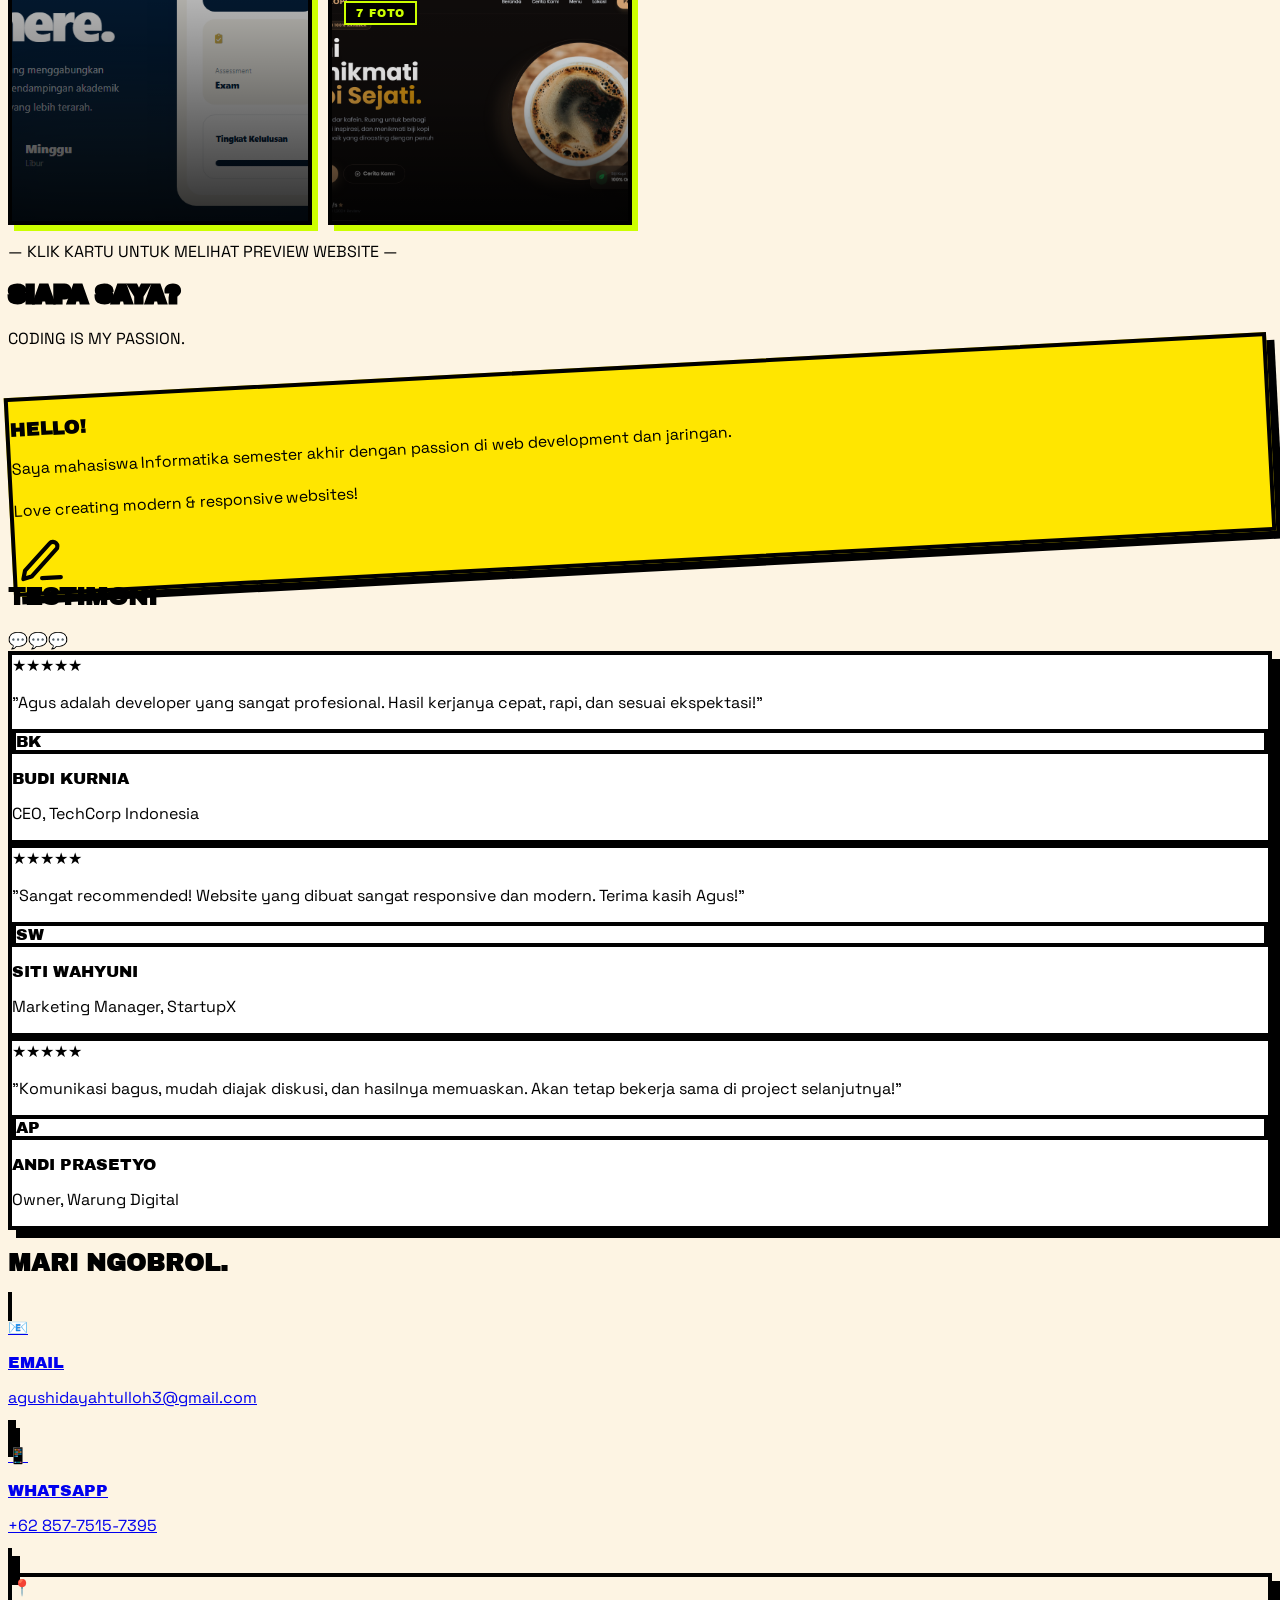
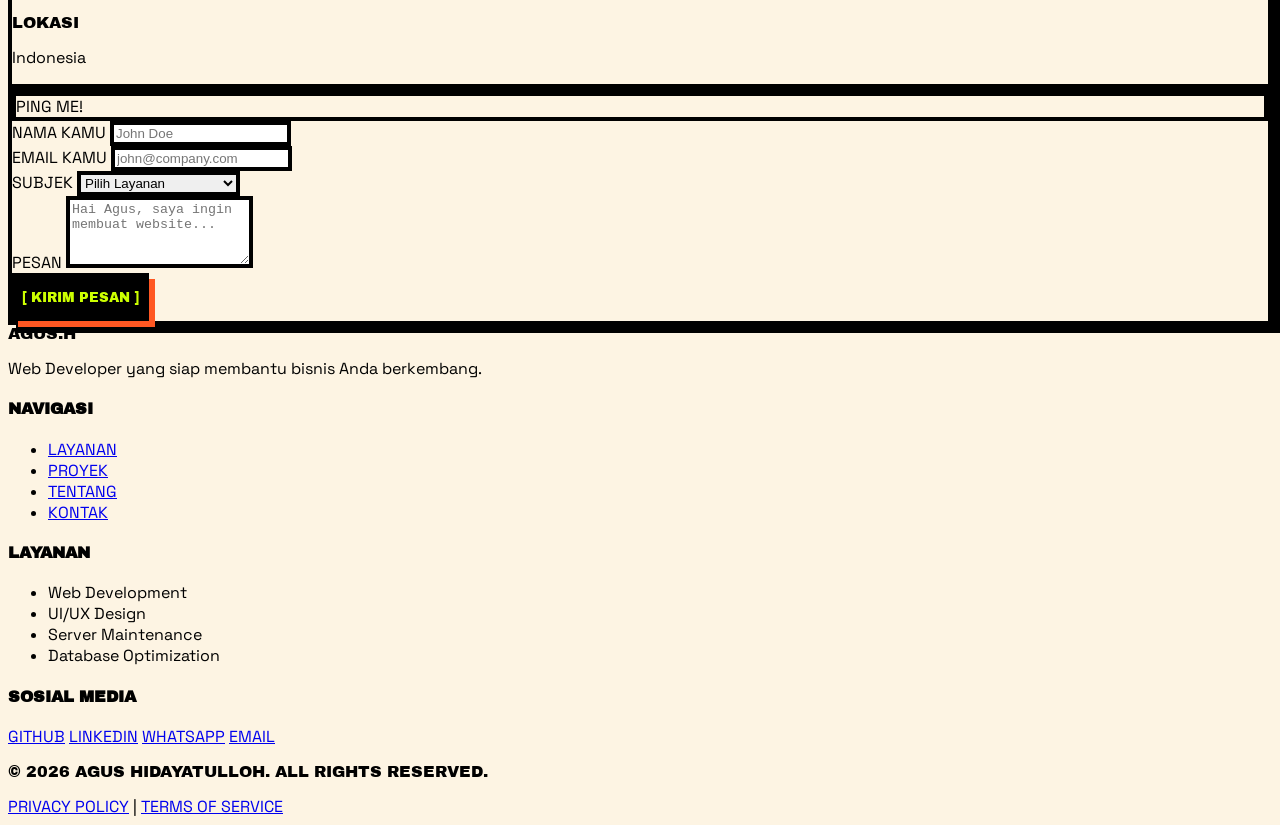
==== commit 1e86ae80: "fix: rename section from Proyek Pilihan to Web Portfolio" ====
--- a/index.html
+++ b/index.html
@@ -876,7 +876,7 @@
     <section id="proyek" class="bg-[#ccff00] border-y-4 sm:border-y-8 border-black py-12 sm:py-16 md:py-24">
         <div class="container mx-auto px-4 sm:px-6">
             <div class="flex flex-col sm:flex-row justify-between items-start sm:items-end mb-8 sm:mb-12 border-b-4 sm:border-b-8 border-black pb-3 sm:pb-4" data-aos="fade-down">
-                <h2 class="text-2xl sm:text-3xl md:text-4xl lg:text-5xl xl:text-7xl mb-2 sm:mb-0">PROYEK PILIHAN</h2>
+                <h2 class="text-2xl sm:text-3xl md:text-4xl lg:text-5xl xl:text-7xl mb-2 sm:mb-0">WEB PORTFOLIO</h2>
                 <span class="hidden md:block text-2xl lg:text-3xl font-bold">↓↓↓</span>
             </div>
 
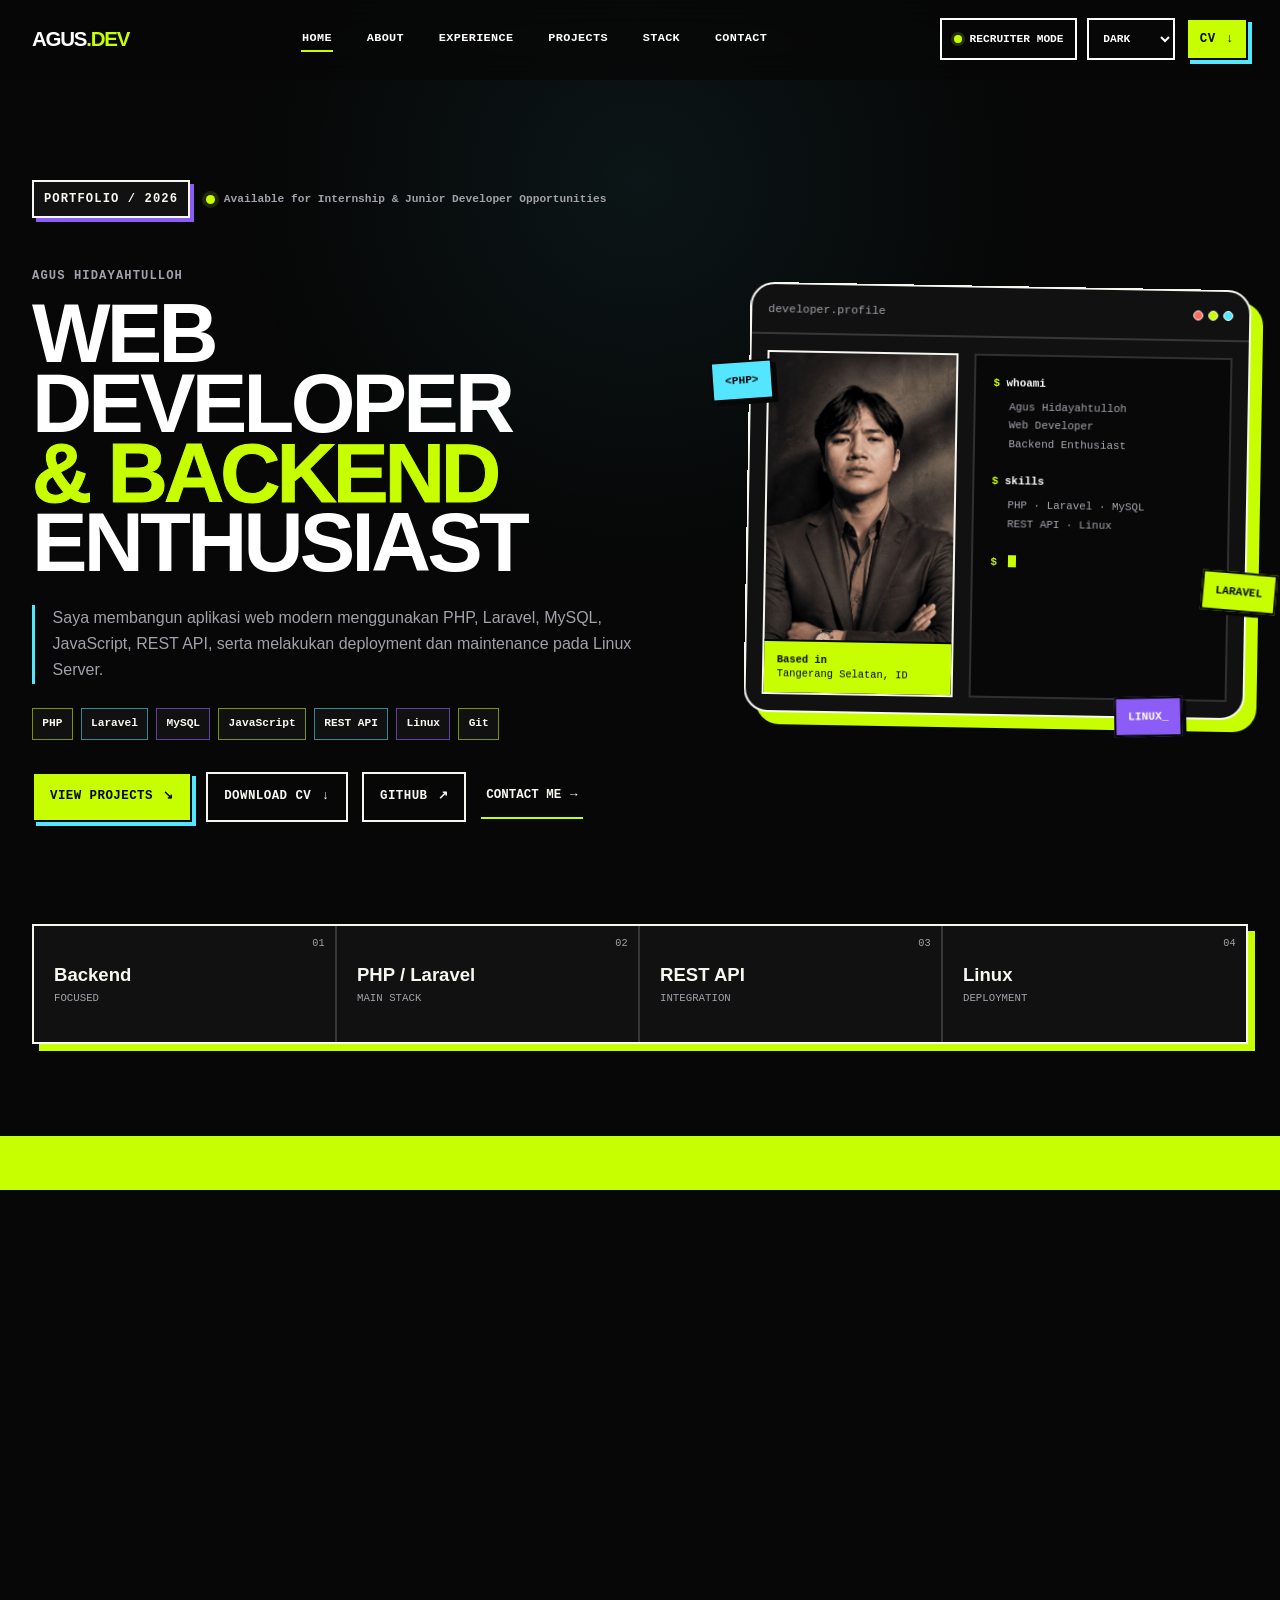
==== commit 69bbf623: "feat: redesign portfolio with premium neo-brutalism" ====
--- a/index.html
+++ b/index.html
@@ -1,2512 +1,599 @@
 <!DOCTYPE html>
-<html lang="id">
-
+<html lang="id" data-theme="dark">
 <head>
-    <meta charset="UTF-8">
-    <meta name="viewport" content="width=device-width, initial-scale=1.0, viewport-fit=cover">
-    <meta name="mobile-web-app-capable" content="yes">
-    <meta name="apple-mobile-web-app-capable" content="yes">
-    <meta name="apple-mobile-web-app-status-bar-style" content="black-translucent">
-    <meta name="theme-color" content="#000000">
-    <title>AGUS.H | Portfolio</title>
-    <!-- Tailwind CSS -->
-    <script src="https://cdn.tailwindcss.com"></script>
-    <!-- Google Fonts -->
-    <link rel="preconnect" href="https://fonts.googleapis.com">
-    <link rel="preconnect" href="https://fonts.gstatic.com" crossorigin>
-    <link
-        href="https://fonts.googleapis.com/css2?family=Archivo+Black&family=Space+Grotesk:wght@400;600;700&display=swap"
-        rel="stylesheet">
-    <!-- AOS Animation Library -->
-    <link href="https://unpkg.com/aos@2.3.1/dist/aos.css" rel="stylesheet">
-    <!-- Three.js & GSAP for WebGL Liquid Glass Carousel -->
-    <script src="https://cdnjs.cloudflare.com/ajax/libs/three.js/r128/three.min.js"></script>
-    <script src="https://cdnjs.cloudflare.com/ajax/libs/gsap/3.12.5/gsap.min.js"></script>
-
-    <style>
-        * {
-            box-sizing: border-box;
-            -webkit-tap-highlight-color: transparent;
+    <meta charset="utf-8">
+    <meta name="viewport" content="width=device-width, initial-scale=1, viewport-fit=cover">
+    <meta name="theme-color" content="#070707" id="theme-color-meta">
+    <meta name="color-scheme" content="dark light">
+    <meta name="description" content="Portfolio Agus Hidayahtulloh, Web Developer dengan keahlian PHP, Laravel, MySQL, REST API, Linux Server, dan Backend Development.">
+    <meta name="author" content="Agus Hidayahtulloh">
+    <meta name="robots" content="index, follow">
+    <link rel="canonical" href="https://porto-omega-khaki.vercel.app/">
+    <link rel="icon" href="favicon.svg" type="image/svg+xml">
+    <link rel="manifest" href="site.webmanifest">
+    <link rel="preload" href="profile.jpg" as="image" type="image/jpeg">
+
+    <meta property="og:type" content="website">
+    <meta property="og:locale" content="id_ID">
+    <meta property="og:title" content="Agus Hidayahtulloh | Web Developer &amp; Backend Developer">
+    <meta property="og:description" content="Web Developer yang berfokus pada PHP, Laravel, MySQL, REST API, dan deployment Linux.">
+    <meta property="og:url" content="https://porto-omega-khaki.vercel.app/">
+    <meta property="og:image" content="https://porto-omega-khaki.vercel.app/profile.jpg">
+    <meta property="og:image:alt" content="Potret profesional Agus Hidayahtulloh">
+    <meta name="twitter:card" content="summary_large_image">
+    <meta name="twitter:title" content="Agus Hidayahtulloh | Web Developer &amp; Backend Developer">
+    <meta name="twitter:description" content="Portfolio Web Developer dan Backend Enthusiast berbasis PHP, Laravel, MySQL, REST API, dan Linux.">
+    <meta name="twitter:image" content="https://porto-omega-khaki.vercel.app/profile.jpg">
+
+    <title>Agus Hidayahtulloh | Web Developer &amp; Backend Developer</title>
+    <link rel="stylesheet" href="styles.css">
+    <noscript><style>.loading-intro{display:none!important}.reveal{opacity:1!important;transform:none!important}</style></noscript>
+
+    <script type="application/ld+json">
+    {
+      "@context": "https://schema.org",
+      "@graph": [
+        {
+          "@type": "Person",
+          "@id": "https://porto-omega-khaki.vercel.app/#person",
+          "name": "Agus Hidayahtulloh",
+          "url": "https://porto-omega-khaki.vercel.app/",
+          "image": "https://porto-omega-khaki.vercel.app/profile.jpg",
+          "jobTitle": "Web Developer",
+          "address": {"@type": "PostalAddress", "addressLocality": "Tangerang Selatan", "addressCountry": "ID"},
+          "sameAs": [
+            "https://github.com/AgusHidayahtulloh333",
+            "https://www.linkedin.com/in/agus-hidayahtulloh-0448b72b9"
+          ],
+          "knowsAbout": ["PHP", "Laravel", "MySQL", "JavaScript", "REST API", "Linux", "Git"]
+        },
+        {
+          "@type": "WebSite",
+          "@id": "https://porto-omega-khaki.vercel.app/#website",
+          "url": "https://porto-omega-khaki.vercel.app/",
+          "name": "Agus Hidayahtulloh — Developer Portfolio",
+          "inLanguage": "id-ID",
+          "author": {"@id": "https://porto-omega-khaki.vercel.app/#person"}
         }
-
-        body {
-            font-family: 'Space Grotesk', sans-serif;
-            background-color: #fdf4e3;
-            color: #000;
-            overflow-x: hidden;
-            /* iOS safe area support */
-            padding-left: env(safe-area-inset-left);
-            padding-right: env(safe-area-inset-right);
-        }
-
-        h1,
-        h2,
-        h3,
-        h4,
-        h5,
-        h6,
-        .font-display {
-            font-family: 'Archivo Black', sans-serif;
-            text-transform: uppercase;
-        }
-
-        .neo-border {
-            border: 4px solid #000;
-        }
-
-        .neo-shadow {
-            box-shadow: 8px 8px 0px 0px #000;
-            transition: all 0.2s ease-in-out;
-        }
-
-        .neo-shadow:hover {
-            box-shadow: 12px 12px 0px 0px #000;
-            transform: translate(-4px, -4px);
-        }
-
-        .neo-card-1:hover {
-            background-color: #ccff00;
-        }
-
-        .neo-card-2:hover {
-            background-color: #00e5ff;
-        }
-
-        .neo-card-3:hover {
-            background-color: #ff5722;
-        }
-
-        .neo-card-4:hover {
-            background-color: #ffe600;
-        }
-
-        .neo-card-5:hover {
-            background-color: #d0aaff;
-        }
-
-        @keyframes jitter {
-            0% {
-                transform: translate(0, 0) rotate(0deg);
-            }
-
-            25% {
-                transform: translate(-2px, 2px) rotate(-1deg);
-            }
-
-            50% {
-                transform: translate(2px, -2px) rotate(1deg);
-            }
-
-            75% {
-                transform: translate(-2px, -2px) rotate(-1deg);
-            }
-
-            100% {
-                transform: translate(0, 0) rotate(0deg);
-            }
-        }
-
-        .neo-btn {
-            background-color: #000;
-            color: #ccff00;
-            border: 4px solid #000;
-            box-shadow: 6px 6px 0px 0px #ff5722;
-            transition: all 0.1s ease;
-            /* min touch target */
-            min-height: 48px;
-            display: inline-flex;
-            align-items: center;
-            justify-content: center;
-            -webkit-user-select: none;
-            user-select: none;
-        }
-
-        .neo-btn:hover {
-            background-color: #ff5722;
-            color: #000;
-            box-shadow: 10px 10px 0px 0px #000;
-            animation: jitter 0.3s infinite;
-        }
-
-        /* active state for touch devices */
-        .neo-btn:active {
-            background-color: #ff5722;
-            color: #000;
-            box-shadow: 3px 3px 0px 0px #000;
-            transform: translate(3px, 3px);
-        }
-
-        .marquee-wrapper {
-            background-color: #000;
-            color: #fff;
-            border-top: 6px solid #000;
-            border-bottom: 6px solid #000;
-            overflow: hidden;
-            white-space: nowrap;
-            padding: 1.5rem 0;
-            position: relative;
-        }
-
-        .marquee-content {
-            display: inline-block;
-            animation: marquee 12s linear infinite;
-        }
-
-        .marquee-item {
-            font-family: 'Archivo Black', sans-serif;
-            font-size: 1.5rem;
-            margin: 0 1rem;
-            -webkit-text-stroke: 1px #fff;
-            color: transparent;
-            transition: color 0.3s;
-        }
-
-        .marquee-item:hover {
-            color: #ccff00;
-        }
-
-        @keyframes marquee {
-            0% {
-                transform: translateX(0);
-            }
-
-            100% {
-                transform: translateX(-50%);
-            }
-        }
-
-        .sticky-note {
-            transform: rotate(-3deg);
-            background-color: #ffe600;
-        }
-
-        .sticky-note:hover {
-            transform: rotate(0deg) scale(1.02);
-            z-index: 10;
-        }
-
-        .cutout-img {
-            clip-path: polygon(5% 0, 100% 5%, 95% 100%, 0 95%);
-            filter: grayscale(100%) contrast(120%);
-            mix-blend-mode: multiply;
-        }
-
-        .availability-badge {
-            animation: pulse-badge 2s infinite;
-        }
-
-        @keyframes pulse-badge {
-
-            0%,
-            100% {
-                transform: scale(1);
-            }
-
-            50% {
-                transform: scale(1.05);
-            }
-        }
-
-        .mobile-menu {
-            display: none;
-        }
-
-        .mobile-menu.active {
-            display: flex;
-        }
-
-        .counter-value {
-            font-size: 2.5rem;
-            line-height: 1;
-        }
-
-        .testimonial-card {
-            background: white;
-        }
-
-        /* ── MOBILE GLOBAL ──────────────────────────────────── */
-        @media (max-width: 480px) {
-            .neo-border  { border-width: 2px; }
-            .neo-shadow  { box-shadow: 4px 4px 0px 0px #000; }
-            .neo-shadow:hover { box-shadow: 6px 6px 0px 0px #000; transform: translate(-2px,-2px); }
-            .neo-btn     { box-shadow: 3px 3px 0px 0px #ff5722; padding: 12px 16px; font-size: 14px; }
-            
-            body { font-size: 14px; }
-            h1 { font-size: 2rem !important; }
-            h2 { font-size: 1.75rem !important; }
-            h3 { font-size: 1.25rem !important; }
-        }
-
-        @media (min-width: 768px) {
-            .marquee-item {
-                font-size: 3rem;
-                margin: 0 2rem;
-            }
-
-            .counter-value {
-                font-size: 4rem;
-            }
-        }
-
-        /* ── CROWD CANVAS (hero) ───────────────────────────────── */
-        /* Styled inline on the wrapper div — no extra CSS needed */
-
-        /* hero section needs relative for z-index stacking */
-        .hero-section {
-            position: relative;
-            overflow: visible;
-        }
-        .lgc-wrap {
-            position: relative;
-            width: 100%;
-            height: 320px;
-            overflow: hidden;
-            border-top: 4px solid #000;
-            border-bottom: 4px solid #000;
-            background: #fdf4e3;
-            outline: none;
-        }
-
-        @media (min-width: 640px)  { .lgc-wrap { height: 400px; } }
-        @media (min-width: 1024px) { .lgc-wrap { height: 500px; } }
-
-        /* canvas fills the wrapper, injected by Three.js */
-        .lgc-wrap canvas {
-            display: block;
-            width: 100% !important;
-            height: 100% !important;
-            touch-action: none;
-            user-select: none;
-        }
-
-        /* title overlay */
-        .lgc-title {
-            pointer-events: none;
-            position: absolute;
-            left: 50%;
-            top: 5%;
-            transform: translateX(-50%);
-            z-index: 10;
-            margin: 0;
-            font-family: 'Space Grotesk', sans-serif;
-            font-size: 15px;
-            font-weight: 600;
-            letter-spacing: -0.02em;
-            color: #000;
-            opacity: 0;
-            white-space: nowrap;
-        }
-
-        @media (min-width: 640px) { .lgc-title { font-size: 17px; } }
-
-        /* counter overlay */
-        .lgc-counter {
-            pointer-events: none;
-            position: absolute;
-            left: 50%;
-            bottom: 6%;
-            transform: translateX(-50%);
-            z-index: 10;
-            margin: 0;
-            font-family: 'Space Grotesk', sans-serif;
-            font-size: 13px;
-            font-weight: 600;
-            font-variant-numeric: tabular-nums;
-            letter-spacing: -0.02em;
-            color: #000;
-            opacity: 0;
-        }
-
-        @media (min-width: 640px) { .lgc-counter { font-size: 15px; } }
-
-        /* "View" cursor label */
-        .lgc-cursor {
-            pointer-events: none;
-            position: absolute;
-            left: 0;
-            top: 0;
-            z-index: 20;
-            font-family: 'Space Grotesk', sans-serif;
-            font-size: 13px;
-            font-weight: 600;
-            color: #000;
-            mix-blend-mode: exclusion;
-            opacity: 0;
-            visibility: hidden;
-        }
-
-        /* Close button */
-        .lgc-close {
-            position: absolute;
-            right: 4%;
-            top: 5%;
-            z-index: 20;
-            font-family: 'Space Grotesk', sans-serif;
-            font-size: 13px;
-            font-weight: 600;
-            color: #000;
-            mix-blend-mode: exclusion;
-            background: none;
-            border: none;
-            cursor: pointer;
-            padding: 4px 8px;
-            opacity: 0;
-            pointer-events: none;
-            transition: opacity 0.3s;
-        }
-
-        .lgc-close.visible {
-            opacity: 1;
-            pointer-events: auto;
-        }
-
-        /* WebGL fallback */
-        .lgc-fallback {
-            position: absolute;
-            inset: 0;
-            display: flex;
-            align-items: center;
-            justify-content: center;
-            flex-direction: column;
-            gap: 12px;
-            background: #000;
-            color: #ccff00;
-            font-family: 'Archivo Black', sans-serif;
-            font-size: 1rem;
-            text-align: center;
-            padding: 24px;
-        }
-
-        /* sr-only utility */
-        .sr-only {
-            position: absolute;
-            width: 1px; height: 1px;
-            padding: 0; margin: -1px;
-            overflow: hidden;
-            clip: rect(0,0,0,0);
-            white-space: nowrap;
-            border: 0;
-        }
-
-        /* ── LAYOUT GRID GALLERY ─────────────────────────────── */
-
-        /* Filter tabs */
-        .lg-filter-bar {
-            display: flex;
-            flex-wrap: wrap;
-            gap: 8px;
-            margin-bottom: 20px;
-        }
-        .lg-filter-btn {
-            font-family: 'Archivo Black', sans-serif;
-            font-size: 11px;
-            text-transform: uppercase;
-            letter-spacing: 0.08em;
-            padding: 6px 14px;
-            border: 3px solid #ccff00;
-            color: #ccff00;
-            background: transparent;
-            cursor: pointer;
-            transition: background 0.15s, color 0.15s;
-        }
-        .lg-filter-btn:hover,
-        .lg-filter-btn.active {
-            background: #ccff00;
-            color: #000;
-        }
-
-        .lg-grid {
-            display: grid;
-            grid-template-columns: repeat(2, 1fr);
-            gap: 12px;
-            position: relative;
-        }
-
-        @media (min-width: 640px) {
-            .lg-grid { grid-template-columns: repeat(3, 1fr); gap: 14px; }
-        }
-        @media (min-width: 1024px) {
-            .lg-grid { grid-template-columns: repeat(4, 1fr); gap: 16px; }
-        }
-
-        /* Masonry-like: first card of each category row gets a tall span */
-        .lg-card.lg-tall {
-            grid-row: span 2;
-        }
-
-        /* base card style */
-        .lg-card {
-            position: relative;
-            overflow: hidden;
-            border: 4px solid #000;
-            cursor: pointer;
-            background: #111;
-            box-shadow: 6px 6px 0 0 #ccff00;
-            transition: box-shadow 0.15s ease, transform 0.15s ease;
-            height: 200px;
-        }
-
-        @media (min-width: 640px) { .lg-card { height: 220px; } }
-        @media (min-width: 1024px) { .lg-card { height: 240px; } }
-
-        .lg-card.lg-tall { height: 412px; }
-        @media (min-width: 640px) { .lg-card.lg-tall { height: 454px; } }
-        @media (min-width: 1024px) { .lg-card.lg-tall { height: 496px; } }
-
-        .lg-card:hover {
-            transform: translate(-3px, -3px);
-            box-shadow: 9px 9px 0 0 #ccff00;
-        }
-
-        .lg-card img {
-            width: 100%; height: 100%;
-            object-fit: cover; object-position: top;
-            display: block;
-            transition: transform 0.4s ease;
-        }
-
-        .lg-card:hover img { transform: scale(1.06); }
-
-        /* dark overlay always present, deepens on hover */
-        .lg-card-overlay {
-            position: absolute;
-            inset: 0;
-            background: linear-gradient(to top, rgba(0,0,0,0.82) 0%, rgba(0,0,0,0.18) 55%, transparent 100%);
-            transition: opacity 0.3s ease;
-        }
-
-        /* content slides up from bottom */
-        .lg-card-content {
-            position: absolute;
-            bottom: 0; left: 0; right: 0;
-            padding: 20px 18px 16px;
-            transform: translateY(30%);
-            opacity: 0;
-            transition: transform 0.35s cubic-bezier(.22,.68,0,1.2), opacity 0.3s ease;
-            z-index: 4;
-        }
-
-        .lg-card:hover .lg-card-content,
-        .lg-card.lg-active .lg-card-content {
-            transform: translateY(0);
-            opacity: 1;
-        }
-
-        .lg-card-tag {
-            display: inline-block;
-            background: #ccff00;
-            color: #000;
-            font-family: 'Archivo Black', sans-serif;
-            font-size: 9px;
-            text-transform: uppercase;
-            letter-spacing: 0.1em;
-            padding: 3px 8px;
-            border: 2px solid #000;
-            margin-bottom: 8px;
-        }
-
-        .lg-card-title {
-            font-family: 'Archivo Black', sans-serif;
-            font-size: clamp(14px, 2.5vw, 22px);
-            color: #fff;
-            text-transform: uppercase;
-            line-height: 1.1;
-            margin: 0 0 6px;
-        }
-
-        .lg-card-desc {
-            font-family: 'Space Grotesk', sans-serif;
-            font-size: clamp(11px, 1.5vw, 13px);
-            color: #ddd;
-            font-weight: 500;
-            margin: 0;
-            line-height: 1.4;
-            display: -webkit-box;
-            -webkit-line-clamp: 3;
-            -webkit-box-orient: vertical;
-            overflow: hidden;
-        }
-
-        /* ── EXPANDED (selected) card — fixed centre overlay ─── */
-        #lg-expanded-overlay {
-            display: none;
-            position: fixed;
-            inset: 0;
-            z-index: 200;
-            background: rgba(0,0,0,0);
-            transition: background 0.3s ease;
-            align-items: center;
-            justify-content: center;
-            padding: 20px;
-        }
-
-        #lg-expanded-overlay.lg-open {
-            display: flex;
-            background: rgba(0,0,0,0.55);
-        }
-
-        #lg-expanded-box {
-            position: relative;
-            width: min(680px, 92vw);
-            max-height: 90vh;
-            overflow: hidden;
-            border: 4px solid #000;
-            box-shadow: 10px 10px 0 0 #ccff00;
-            transform: scale(0.88) translateY(40px);
-            opacity: 0;
-            transition: transform 0.35s cubic-bezier(.22,.68,0,1.2), opacity 0.3s ease;
-            background: #111;
-        }
-
-        #lg-expanded-overlay.lg-open #lg-expanded-box {
-            transform: scale(1) translateY(0);
-            opacity: 1;
-        }
-
-        #lg-expanded-box img {
-            width: 100%;
-            height: 380px;
-            object-fit: contain;
-            object-position: center;
-            display: block;
-        }
-
-        @media (max-width: 480px) { #lg-expanded-box img { height: 260px; } }
-
-        #lg-expanded-body {
-            padding: 20px 22px 22px;
-            background: #000;
-            border-top: 4px solid #ccff00;
-        }
-
-        #lg-expanded-tag {
-            display: inline-block;
-            background: #ccff00;
-            color: #000;
-            font-family: 'Archivo Black', sans-serif;
-            font-size: 10px;
-            text-transform: uppercase;
-            letter-spacing: 0.1em;
-            padding: 3px 10px;
-            border: 2px solid #000;
-            margin-bottom: 10px;
-        }
-
-        #lg-expanded-title {
-            font-family: 'Archivo Black', sans-serif;
-            font-size: clamp(18px, 4vw, 28px);
-            color: #ccff00;
-            text-transform: uppercase;
-            margin: 0 0 8px;
-        }
-
-        #lg-expanded-desc {
-            font-family: 'Space Grotesk', sans-serif;
-            font-size: 14px;
-            color: #ccc;
-            font-weight: 500;
-            margin: 0;
-            line-height: 1.6;
-        }
-
-        #lg-expanded-close {
-            position: absolute;
-            top: 10px; right: 12px;
-            background: #000;
-            color: #ccff00;
-            border: 3px solid #ccff00;
-            font-family: 'Archivo Black', sans-serif;
-            font-size: 13px;
-            padding: 6px 14px;
-            cursor: pointer;
-            z-index: 10;
-            transition: background 0.15s;
-        }
-
-        #lg-expanded-close:hover { background: #ccff00; color: #000; }
-
-        /* count badge on gallery cards */
-        .lg-count-badge {
-            position: absolute;
-            top: 12px; left: 12px;
-            background: #000;
-            color: #ccff00;
-            font-family: 'Archivo Black', sans-serif;
-            font-size: 11px;
-            letter-spacing: 0.08em;
-            padding: 4px 10px;
-            border: 2px solid #ccff00;
-            z-index: 5;
-            pointer-events: none;
-        }
-
-        /* slide prev/next hover */
-        #lg-slide-prev:hover, #lg-slide-next:hover {
-            background: rgba(0,0,0,0.75) !important;
-        }
-
-        @media (max-width: 480px) {
-            #lg-slide-prev, #lg-slide-next { width: 36px !important; font-size: 18px !important; }
-        }
-
-    </style>
+      ]
+    }
+    </script>
+    <script src="script.js" defer></script>
 </head>
-
-<body class="antialiased">
-
-    <!-- Navbar -->
-    <nav class="flex justify-between items-center p-4 sm:p-6 border-b-4 border-black bg-white sticky top-0 z-50">
-        <div class="flex items-center gap-2 sm:gap-4">
-            <div class="font-display text-lg sm:text-xl md:text-2xl tracking-tighter">AGUS.H</div>
-            <span
-                class="availability-badge hidden md:flex items-center gap-2 bg-green-400 neo-border px-3 py-1 font-bold text-xs sm:text-sm">
-                <span class="w-2 h-2 sm:w-3 sm:h-3 bg-green-700 rounded-full"></span>
-                TERSEDIA
-            </span>
-        </div>
-
-        <ul class="hidden md:flex gap-4 lg:gap-8 font-bold text-sm lg:text-lg">
-            <li><a href="#layanan"
-                    class="hover:bg-black hover:text-white px-2 py-1 border-2 border-transparent hover:border-black transition-colors">LAYANAN</a>
-            </li>
-            <li><a href="#proyek"
-                    class="hover:bg-black hover:text-white px-2 py-1 border-2 border-transparent hover:border-black transition-colors">PROYEK</a>
-            </li>
-            <li><a href="#tentang"
-                    class="hover:bg-black hover:text-white px-2 py-1 border-2 border-transparent hover:border-black transition-colors">TENTANG</a>
-            </li>
-            <li><a href="#testimoni"
-                    class="hover:bg-black hover:text-white px-2 py-1 border-2 border-transparent hover:border-black transition-colors">TESTIMONI</a>
-            </li>
-            <li><a href="#kontak"
-                    class="hover:bg-black hover:text-white px-2 py-1 border-2 border-transparent hover:border-black transition-colors">KONTAK</a>
-            </li>
-        </ul>
-
-        <div class="hidden lg:flex gap-4">
-            <a href="cv_WebDeveloper_Agus_Hidayahtulloh.pdf" download
-                class="neo-border bg-[#ffe600] px-3 py-2 text-sm font-bold hover:bg-[#ccff00] transition-colors shadow-[4px_4px_0_0_#000]">
-                DOWNLOAD CV
-            </a>
-            <a href="#kontak"
-                class="neo-border bg-[#ccff00] px-3 py-2 text-sm font-bold hover:bg-[#00e5ff] transition-colors shadow-[4px_4px_0_0_#000]">
-                SAPA SAYA
-            </a>
-        </div>
-
-        <button id="mobileMenuBtn" class="md:hidden neo-border bg-black text-white px-3 py-2 font-bold text-sm">
-            ☰ MENU
-        </button>
-    </nav>
-
-    <!-- Mobile Menu -->
-    <div id="mobileMenu" class="mobile-menu flex-col fixed inset-0 bg-[#fdf4e3] z-40 pt-20 px-6">
-        <ul class="flex flex-col gap-4 font-bold text-2xl">
-            <li><a href="#layanan" class="block py-3 border-b-4 border-black" onclick="toggleMobileMenu()">LAYANAN</a>
-            </li>
-            <li><a href="#proyek" class="block py-3 border-b-4 border-black" onclick="toggleMobileMenu()">PROYEK</a>
-            </li>
-            <li><a href="#tentang" class="block py-3 border-b-4 border-black" onclick="toggleMobileMenu()">TENTANG</a>
-            </li>
-            <li><a href="#testimoni" class="block py-3 border-b-4 border-black"
-                    onclick="toggleMobileMenu()">TESTIMONI</a></li>
-            <li><a href="#kontak" class="block py-3 border-b-4 border-black" onclick="toggleMobileMenu()">KONTAK</a>
-            </li>
-        </ul>
-        <div class="mt-6 flex flex-col gap-3">
-            <a href="cv_WebDeveloper_Agus_Hidayahtulloh.pdf" download
-                class="neo-btn font-display text-base px-6 py-3 text-center uppercase">DOWNLOAD CV</a>
-            <a href="#kontak" class="neo-border bg-[#ccff00] px-4 py-3 font-bold text-center shadow-[4px_4px_0_0_#000]"
-                onclick="toggleMobileMenu()">SAPA SAYA</a>
+<body>
+    <a class="skip-link" href="#main-content">Lewati ke konten utama</a>
+
+    <div class="loading-intro" id="loading-intro" role="status" aria-live="polite">
+        <div class="loading-intro__inner">
+            <p class="loading-intro__brand">AGUS.DEV</p>
+            <p class="loading-intro__status" id="loading-status">Initializing portfolio...</p>
+            <div class="loading-intro__bar" aria-hidden="true"><span></span></div>
         </div>
     </div>
-
-    <!-- Hero Section -->
-    <section class="hero-section container mx-auto px-4 sm:px-6 py-8 sm:py-12 md:py-16 lg:py-24 grid grid-cols-1 lg:grid-cols-2 gap-6 md:gap-8 lg:gap-12 items-center relative overflow-hidden">
-        <div class="relative z-10 flex flex-col items-start gap-3 sm:gap-4 md:gap-6" data-aos="fade-right">
-            <div class="flex items-center gap-2 sm:gap-3 flex-wrap">
-                <div
-                    class="inline-block bg-[#00e5ff] text-black font-bold px-2 sm:px-3 py-1 neo-border shadow-[3px_3px_0_0_#000] sm:shadow-[4px_4px_0_0_#000] transform -rotate-2 text-xs sm:text-sm">
-                    PORTFOLIO 2026
-                </div>
-                <span
-                    class="availability-badge flex md:hidden items-center gap-2 bg-green-400 neo-border px-2 sm:px-3 py-1 font-bold text-xs">
-                    <span class="w-2 h-2 bg-green-700 rounded-full"></span>
-                    TERSEDIA
-                </span>
-            </div>
-            <h1 class="text-3xl sm:text-4xl md:text-5xl lg:text-6xl xl:text-8xl leading-[0.9] tracking-tighter break-words w-full">
-                AGUS <br>
-                <span class="text-[#ff5722] underline decoration-2 sm:decoration-4 md:decoration-8 underline-offset-2 sm:underline-offset-4 md:underline-offset-8">HIDAYATULLOH.</span>
-            </h1>
-            <p class="font-display text-base sm:text-lg md:text-xl lg:text-3xl bg-black text-white px-2 sm:px-3 md:px-4 py-1 sm:py-2">
-                WEB DEVELOPER.
-            </p>
-            <p class="text-sm sm:text-base md:text-lg font-semibold max-w-md border-l-2 sm:border-l-4 border-black pl-3 sm:pl-4">
-                Passionate about creating beautiful, functional, and responsive websites and web applications.
-            </p>
-            <div class="flex flex-col sm:flex-row flex-wrap gap-2 sm:gap-3 md:gap-4 w-full sm:w-auto">
-                <a href="#proyek" class="neo-btn font-display text-base sm:text-lg md:text-xl lg:text-2xl px-4 sm:px-6 md:px-8 py-2 sm:py-3 md:py-4 uppercase text-center w-full sm:w-auto">
-                    [ LIHAT PROYEK ]
-                </a>
-                <a href="#kontak"
-                    class="neo-border bg-white px-4 sm:px-6 md:px-8 py-2 sm:py-3 md:py-4 font-bold text-base sm:text-lg md:text-xl lg:text-2xl shadow-[3px_3px_0_0_#000] sm:shadow-[4px_4px_0_0_#000] md:shadow-[6px_6px_0_0_#000] hover:bg-[#ffe600] active:bg-[#ffe600] transition-colors text-center w-full sm:w-auto min-h-[44px] sm:min-h-[48px] flex items-center justify-center touch-action-manipulation">
-                    KONSULTASI GRATIS
-                </a>
+    <div class="scroll-progress" aria-hidden="true"><span id="scroll-progress-bar"></span></div>
+    <div class="page-spotlight" aria-hidden="true"></div>
+    <div class="custom-cursor" id="custom-cursor" aria-hidden="true"><span></span></div>
+
+    <header class="site-header" id="site-header" aria-label="Header situs">
+        <nav class="nav shell" aria-label="Navigasi utama">
+            <a class="brand" href="#home">
+                <span>AGUS</span><em>.DEV</em>
+            </a>
+
+            <div class="nav__links" id="desktop-nav">
+                <a class="is-active" href="#home" data-nav-link aria-current="page">Home</a>
+                <a href="#about" data-nav-link>About</a>
+                <a href="#experience" data-nav-link>Experience</a>
+                <a href="#projects" data-nav-link>Projects</a>
+                <a href="#stack" data-nav-link>Stack</a>
+                <a href="#contact" data-nav-link>Contact</a>
+            </div>
+
+            <div class="nav__actions">
+                <button class="recruiter-toggle" id="recruiter-toggle" type="button" aria-pressed="false" title="Prioritaskan informasi untuk recruiter">
+                    <span class="recruiter-toggle__dot" aria-hidden="true"></span>
+                    <span>Recruiter mode</span>
+                </button>
+                <label class="theme-control" title="Pilih tema">
+                    <span class="sr-only">Tema tampilan</span>
+                    <select id="theme-select" aria-label="Tema tampilan">
+                        <option value="dark">Dark</option>
+                        <option value="light">Light</option>
+                        <option value="system">System</option>
+                    </select>
+                </label>
+                <a class="button button--small button--acid magnetic" href="cv_WebDeveloper_Agus_Hidayahtulloh.pdf" download>CV <span aria-hidden="true">↓</span></a>
+                <button class="menu-toggle" id="menu-toggle" type="button" aria-expanded="false" aria-controls="mobile-menu" aria-label="Buka menu">
+                    <span></span><span></span>
+                </button>
+            </div>
+        </nav>
+
+        <div class="mobile-menu" id="mobile-menu" hidden>
+            <div class="mobile-menu__inner shell">
+                <a href="#home" data-mobile-link>Home</a>
+                <a href="#about" data-mobile-link>About</a>
+                <a href="#experience" data-mobile-link>Experience</a>
+                <a href="#projects" data-mobile-link>Projects</a>
+                <a href="#stack" data-mobile-link>Tech stack</a>
+                <a href="#contact" data-mobile-link>Contact</a>
+                <button type="button" id="mobile-command-trigger">Open command palette <kbd>⌘ K</kbd></button>
             </div>
         </div>
-
-        <div class="relative flex justify-center items-center mt-4 lg:mt-0" data-aos="fade-left">
-            <div
-                class="absolute -top-6 -right-3 sm:-top-8 sm:-right-4 md:-top-10 md:-right-10 w-24 h-24 sm:w-32 sm:h-32 md:w-48 md:h-48 bg-[#ccff00] rounded-full neo-border shadow-[6px_6px_0_0_#000] sm:shadow-[8px_8px_0_0_#000] z-0 animate-pulse">
-            </div>
-            <div class="absolute bottom-4 sm:bottom-6 left-0 text-3xl sm:text-4xl md:text-6xl z-20 transform -rotate-45">↘</div>
-
-            <div class="bg-white p-2 sm:p-3 md:p-4 neo-border neo-shadow z-10 relative max-w-[280px] sm:max-w-xs md:max-w-sm w-full">
-                <img src="profile.jpg" alt="Agus Profile"
-                    class="w-full h-auto cutout-img bg-[#ff5722] neo-border object-cover">
-                <div
-                    class="absolute -bottom-3 -right-3 sm:-bottom-4 sm:-right-4 md:-bottom-6 md:-right-6 bg-black text-white font-bold p-2 sm:p-2 md:p-3 neo-border transform rotate-6 text-xs sm:text-xs md:text-sm">
-                    100% RAW ENERGY
-                </div>
-            </div>
+    </header>
+
+    <main id="main-content">
+        <section class="hero section" id="home" data-section aria-labelledby="hero-title">
+            <div class="hero__grid shell">
+                <div class="hero__content reveal">
+                    <div class="eyebrow-row">
+                        <span class="eyebrow">Portfolio / 2026</span>
+                        <span class="availability"><i aria-hidden="true"></i> Available for Internship &amp; Junior Developer Opportunities</span>
+                    </div>
+                    <p class="hero__name">AGUS HIDAYAHTULLOH</p>
+                    <h1 id="hero-title">WEB DEVELOPER<br><span>&amp; BACKEND</span><br>ENTHUSIAST</h1>
+                    <p class="hero__lede">Saya membangun aplikasi web modern menggunakan PHP, Laravel, MySQL, JavaScript, REST API, serta melakukan deployment dan maintenance pada Linux Server.</p>
+
+                    <ul class="tech-pills" aria-label="Teknologi utama">
+                        <li>PHP</li><li>Laravel</li><li>MySQL</li><li>JavaScript</li><li>REST API</li><li>Linux</li><li>Git</li>
+                    </ul>
+
+                    <div class="hero__actions">
+                        <a class="button button--acid magnetic" href="#projects">View projects <span aria-hidden="true">↘</span></a>
+                        <a class="button button--ghost magnetic" href="cv_WebDeveloper_Agus_Hidayahtulloh.pdf" download>Download CV <span aria-hidden="true">↓</span></a>
+                        <a class="button button--ghost magnetic" href="https://github.com/AgusHidayahtulloh333" target="_blank" rel="noopener noreferrer">GitHub <span aria-hidden="true">↗</span></a>
+                        <a class="text-link" href="#contact">Contact me <span aria-hidden="true">→</span></a>
+                    </div>
+                </div>
+
+                <div class="hero__visual reveal" data-delay="120">
+                    <div class="hero-card spotlight-card" data-parallax="0.35">
+                        <div class="hero-card__topbar">
+                            <span>developer.profile</span>
+                            <span class="window-dots" aria-hidden="true"><i></i><i></i><i></i></span>
+                        </div>
+                        <div class="hero-card__body">
+                            <figure class="portrait-frame">
+                                <img src="profile.jpg" width="1086" height="1448" alt="Potret profesional Agus Hidayahtulloh" fetchpriority="high" decoding="async">
+                                <figcaption>
+                                    <strong>Based in</strong>
+                                    <span>Tangerang Selatan, ID</span>
+                                </figcaption>
+                            </figure>
+                            <div class="code-terminal" aria-hidden="true">
+                                <div><span class="prompt">$</span> whoami</div>
+                                <p>Agus Hidayahtulloh<br>Web Developer<br>Backend Enthusiast</p>
+                                <div><span class="prompt">$</span> skills</div>
+                                <p>PHP · Laravel · MySQL<br>REST API · Linux</p>
+                                <div class="terminal-caret"><span class="prompt">$</span> <i></i></div>
+                            </div>
+                            <p class="sr-only">Terminal profil: Agus Hidayahtulloh, Web Developer dan Backend Enthusiast dengan skill PHP, Laravel, MySQL, REST API, dan Linux.</p>
+                        </div>
+                        <span class="float-chip float-chip--one" aria-hidden="true">&lt;PHP&gt;</span>
+                        <span class="float-chip float-chip--two" aria-hidden="true">LARAVEL</span>
+                        <span class="float-chip float-chip--three" aria-hidden="true">LINUX_</span>
+                    </div>
+                </div>
+            </div>
+
+            <ul class="proof-strip shell reveal" data-delay="180" aria-label="Ringkasan kompetensi">
+                <li><span>01</span><strong>Backend</strong><small>Focused</small></li>
+                <li><span>02</span><strong>PHP / Laravel</strong><small>Main stack</small></li>
+                <li><span>03</span><strong>REST API</strong><small>Integration</small></li>
+                <li><span>04</span><strong>Linux</strong><small>Deployment</small></li>
+            </ul>
+        </section>
+
+        <section class="recruiter-summary section shell" id="recruiter-summary" aria-labelledby="quick-profile-title" hidden>
+            <div class="section-label">Recruiter mode / Quick scan</div>
+            <article class="quick-profile spotlight-card">
+                <div>
+                    <p class="kicker">Quick profile</p>
+                    <h2 id="quick-profile-title">AGUS HIDAYAHTULLOH</h2>
+                    <p>Web Developer · Backend Enthusiast</p>
+                </div>
+                <dl>
+                    <div><dt>Main stack</dt><dd>PHP / Laravel / MySQL</dd></div>
+                    <div><dt>Experience</dt><dd>Web development · Backend · Linux deployment</dd></div>
+                    <div><dt>Location</dt><dd>Tangerang Selatan</dd></div>
+                    <div><dt>Availability</dt><dd>Open to opportunities</dd></div>
+                </dl>
+                <div class="quick-profile__actions">
+                    <a class="button button--acid" href="cv_WebDeveloper_Agus_Hidayahtulloh.pdf" download>Download CV</a>
+                    <a class="button button--ghost" href="mailto:agushidayahtulloh3@gmail.com">Email</a>
+                    <a class="button button--ghost" href="https://www.linkedin.com/in/agus-hidayahtulloh-0448b72b9" target="_blank" rel="noopener noreferrer">LinkedIn</a>
+                </div>
+            </article>
+        </section>
+
+        <section class="learning-marquee" aria-label="Sedang dipelajari">
+            <p class="sr-only">Currently learning: Laravel Advanced, Backend Architecture, REST API, Linux Server, dan Clean Code.</p>
+            <div class="marquee-track" aria-hidden="true">
+                <span>Currently learning</span><b>Laravel Advanced</b><i>✦</i><b>Backend Architecture</b><i>✦</i><b>REST API</b><i>✦</i><b>Linux Server</b><i>✦</i><b>Clean Code</b><i>✦</i>
+                <span>Currently learning</span><b>Laravel Advanced</b><i>✦</i><b>Backend Architecture</b><i>✦</i><b>REST API</b><i>✦</i><b>Linux Server</b><i>✦</i><b>Clean Code</b><i>✦</i>
+            </div>
+        </section>
+
+        <section class="about section" id="about" data-section aria-labelledby="about-title">
+            <div class="shell">
+                <div class="section-heading reveal">
+                    <div>
+                        <span class="section-index">01</span>
+                        <p class="kicker">About / Profile</p>
+                    </div>
+                    <h2 id="about-title">BUILDING USEFUL<br><span>WEB SYSTEMS.</span></h2>
+                </div>
+
+                <div class="about__grid">
+                    <div class="about__copy reveal">
+                        <p class="about__lead">Saya adalah mahasiswa Teknik Informatika yang memiliki ketertarikan kuat pada pengembangan aplikasi web, khususnya backend development.</p>
+                        <p>Saya terbiasa membangun aplikasi menggunakan PHP dan MySQL, mengembangkan REST API, melakukan integrasi database, debugging, serta deployment aplikasi pada Linux Server.</p>
+                        <p>Saya menikmati proses mengubah permasalahan menjadi sistem yang sederhana, efisien, dan mudah digunakan.</p>
+                        <p>Saat ini saya terus mengembangkan kemampuan dalam Laravel, API development, database architecture, dan software engineering.</p>
+                    </div>
+
+                    <div class="capability-grid reveal" data-delay="120">
+                        <article class="capability-card spotlight-card"><span>01</span><h3>Backend Development</h3><p>Logika aplikasi, autentikasi, dan alur data yang terstruktur.</p></article>
+                        <article class="capability-card spotlight-card"><span>02</span><h3>REST API</h3><p>Endpoint yang konsisten untuk integrasi antarsistem.</p></article>
+                        <article class="capability-card spotlight-card"><span>03</span><h3>Database</h3><p>Desain tabel, query, dan pengelolaan data aplikasi.</p></article>
+                        <article class="capability-card spotlight-card"><span>04</span><h3>Linux Deployment</h3><p>Konfigurasi dasar server, Apache, dan maintenance.</p></article>
+                        <article class="capability-card capability-card--wide spotlight-card"><span>05</span><h3>Problem Solving</h3><p>Mengurai masalah, debugging, menguji, dan memperbaiki solusi secara iteratif.</p></article>
+                    </div>
+                </div>
+
+                <article class="education-card reveal" id="education">
+                    <div>
+                        <span class="section-label">Education</span>
+                        <h3>S1 TEKNIK INFORMATIKA</h3>
+                    </div>
+                    <div class="education-card__focus">
+                        <span>Software Development</span><span>Backend Development</span><span>Database</span><span>Web Technology</span>
+                    </div>
+                </article>
+            </div>
+        </section>
+
+        <section class="experience section section--ink" id="experience" data-section aria-labelledby="experience-title">
+            <div class="shell">
+                <div class="section-heading section-heading--light reveal">
+                    <div><span class="section-index">02</span><p class="kicker">Experience / Real work</p></div>
+                    <h2 id="experience-title">EXPERIENCE<span>.</span></h2>
+                </div>
+
+                <div class="timeline">
+                    <article class="timeline-item reveal">
+                        <div class="timeline-marker" aria-hidden="true"><span>01</span></div>
+                        <div class="timeline-card spotlight-card">
+                            <div class="timeline-card__head">
+                                <div><p class="kicker">NetCrft.id</p><h3>Web Developer &amp;<br>IT Infrastructure Admin</h3></div>
+                                <span class="work-type">Professional experience</span>
+                            </div>
+                            <ul class="check-list">
+                                <li>Mengembangkan dan melakukan maintenance website.</li>
+                                <li>Mengelola hosting, server, database, dan konfigurasi sistem.</li>
+                                <li>Melakukan troubleshooting website serta deployment aplikasi.</li>
+                            </ul>
+                        </div>
+                    </article>
+
+                    <article class="timeline-item reveal" data-delay="100">
+                        <div class="timeline-marker" aria-hidden="true"><span>02</span></div>
+                        <div class="timeline-card spotlight-card">
+                            <div class="timeline-card__head">
+                                <div><p class="kicker">BrainBox Learning</p><h3>Web Developer Intern</h3></div>
+                                <span class="work-type">Internship experience</span>
+                            </div>
+                            <ul class="check-list">
+                                <li>Mengembangkan aplikasi akademik berbasis PHP dan MySQL.</li>
+                                <li>Mengelola database siswa, debugging aplikasi, dan mengembangkan REST API.</li>
+                                <li>Melakukan deployment pada Linux Debian dan Apache.</li>
+                            </ul>
+                        </div>
+                    </article>
+                </div>
+            </div>
+        </section>
+
+        <section class="stack section" id="stack" data-section aria-labelledby="stack-title">
+            <div class="shell">
+                <div class="section-heading reveal">
+                    <div><span class="section-index">03</span><p class="kicker">Capabilities / Tools</p></div>
+                    <h2 id="stack-title">TECH STACK<span>.</span></h2>
+                </div>
+
+                <div class="stack-grid">
+                    <article class="stack-card spotlight-card reveal">
+                        <div class="stack-card__title"><span aria-hidden="true">BE</span><h3>Backend</h3></div>
+                        <div class="stack-tags"><span data-tip="Server-side scripting">PHP</span><span data-tip="PHP web framework">Laravel</span><span data-tip="HTTP service integration">REST API</span><span data-tip="Structured API response">JSON API</span><span data-tip="Secure access flow">Authentication</span></div>
+                    </article>
+                    <article class="stack-card spotlight-card reveal" data-delay="60">
+                        <div class="stack-card__title"><span aria-hidden="true">DB</span><h3>Database</h3></div>
+                        <div class="stack-tags"><span data-tip="Relational database">MySQL</span><span data-tip="Relational database">PostgreSQL</span><span data-tip="Database query language">SQL</span><span data-tip="Data model planning">Database Design</span><span data-tip="Efficient data retrieval">Query Optimization</span></div>
+                    </article>
+                    <article class="stack-card spotlight-card reveal" data-delay="120">
+                        <div class="stack-card__title"><span aria-hidden="true">FE</span><h3>Frontend</h3></div>
+                        <div class="stack-tags"><span data-tip="Semantic document structure">HTML</span><span data-tip="Responsive visual styling">CSS</span><span data-tip="Browser interactions">JavaScript</span><span data-tip="Adaptive layouts">Responsive Design</span></div>
+                    </article>
+                    <article class="stack-card spotlight-card reveal" data-delay="180">
+                        <div class="stack-card__title"><span aria-hidden="true">TL</span><h3>Tools</h3></div>
+                        <div class="stack-tags"><span data-tip="Version control">Git</span><span data-tip="Code collaboration">GitHub</span><span data-tip="API testing">Postman</span><span data-tip="Code editor">VS Code</span></div>
+                    </article>
+                    <article class="stack-card spotlight-card reveal" data-delay="240">
+                        <div class="stack-card__title"><span aria-hidden="true">SV</span><h3>Server</h3></div>
+                        <div class="stack-tags"><span data-tip="Server operating system">Linux</span><span data-tip="Stable Linux distribution">Debian</span><span data-tip="Web server">Apache</span><span data-tip="Production release workflow">Deployment</span></div>
+                    </article>
+                </div>
+            </div>
+        </section>
+
+        <section class="projects section section--paper" id="projects" data-section aria-labelledby="projects-title">
+            <div class="shell">
+                <div class="section-heading reveal">
+                    <div><span class="section-index">04</span><p class="kicker">Selected work / Case studies</p></div>
+                    <h2 id="projects-title">FEATURED<br><span>PROJECTS.</span></h2>
+                </div>
+
+                <div class="featured-projects">
+                    <article class="project-feature reveal" data-preview="images/academic 1.png">
+                        <div class="project-feature__media spotlight-card">
+                            <span class="project-number">01</span>
+                            <img src="images/academic 1.png" width="1366" height="641" alt="Tampilan situs BrainBox Learning" loading="lazy" decoding="async">
+                            <a class="image-link" href="https://www.brainboxlearning.id/" target="_blank" rel="noopener noreferrer" aria-label="Live website — BrainBox Learning">Live website ↗</a>
+                        </div>
+                        <div class="project-feature__content">
+                            <p class="kicker">Academic Management System</p>
+                            <h3 class="preview-trigger">BrainBox Learning</h3>
+                            <p>Sistem akademik berbasis web untuk mengelola siswa, aktivitas pembelajaran, assessment, tryout, dan progress akademik.</p>
+                            <div class="project-meta">
+                                <div><strong>Technology</strong><p>PHP · MySQL · JavaScript · REST API · Linux · Apache</p></div>
+                                <div><strong>My contribution</strong><p>Backend · Database · REST API · Debugging · Deployment · Server maintenance</p></div>
+                            </div>
+                            <div class="project-actions">
+                                <a class="button button--dark magnetic" href="https://www.brainboxlearning.id/" target="_blank" rel="noopener noreferrer">Live website ↗</a>
+                                <button class="button button--outline" type="button" data-case-study="brainbox">Case study <span aria-hidden="true">→</span></button>
+                            </div>
+                        </div>
+                    </article>
+
+                    <article class="project-feature project-feature--reverse reveal" data-preview="helpdesk_preview.jpg">
+                        <div class="project-feature__media spotlight-card">
+                            <span class="project-number">02</span>
+                            <img src="helpdesk_preview.jpg" width="1376" height="768" alt="Tampilan dashboard Laravel Helpdesk System" loading="lazy" decoding="async">
+                            <span class="image-status">Source not public</span>
+                        </div>
+                        <div class="project-feature__content">
+                            <p class="kicker">Helpdesk Web Application</p>
+                            <h3 class="preview-trigger">Laravel Helpdesk System</h3>
+                            <p>Aplikasi helpdesk untuk mengelola tiket, status penanganan, pengguna, role, dan kebutuhan operasional admin.</p>
+                            <div class="project-meta">
+                                <div><strong>Technology</strong><p>Laravel · PHP · MySQL · Bootstrap</p></div>
+                                <div><strong>Core features</strong><p>Authentication · Ticket management · Status workflow · Admin dashboard · Role management</p></div>
+                            </div>
+                            <p class="private-note">Source code is not publicly available.</p>
+                            <div class="project-actions">
+                                <button class="button button--dark" type="button" data-case-study="helpdesk">View project <span aria-hidden="true">→</span></button>
+                            </div>
+                        </div>
+                    </article>
+
+                    <article class="project-feature reveal" data-preview="agency_preview.jpg">
+                        <div class="project-feature__media spotlight-card">
+                            <span class="project-number">03</span>
+                            <img src="agency_preview.jpg" width="1376" height="768" alt="Tampilan situs NetCrft Digital Agency" loading="lazy" decoding="async">
+                            <a class="image-link" href="https://netcrft.vercel.app/" target="_blank" rel="noopener noreferrer" aria-label="Live website — NetCrft Digital Agency">Live website ↗</a>
+                        </div>
+                        <div class="project-feature__content">
+                            <p class="kicker">Digital Agency Website</p>
+                            <h3 class="preview-trigger">NetCrft Digital Agency</h3>
+                            <p>Website agency dengan visual neo-brutalist, hierarchy yang tegas, interaksi ringan, dan layout responsif untuk memperkenalkan layanan digital.</p>
+                            <div class="project-meta">
+                                <div><strong>Technology</strong><p>HTML · CSS · JavaScript · Responsive Design</p></div>
+                                <div><strong>Focus</strong><p>Visual system · Responsive layout · Interaction · Deployment</p></div>
+                            </div>
+                            <div class="project-actions">
+                                <a class="button button--dark magnetic" href="https://netcrft.vercel.app/" target="_blank" rel="noopener noreferrer">Live website ↗</a>
+                                <button class="button button--outline" type="button" data-case-study="netcrft">Detail project <span aria-hidden="true">→</span></button>
+                            </div>
+                        </div>
+                    </article>
+                </div>
+            </div>
+        </section>
+
+        <section class="project-archive section" id="project-archive" aria-labelledby="archive-title">
+            <div class="shell">
+                <div class="archive-head reveal">
+                    <div><p class="kicker">Project archive</p><h2 id="archive-title">OTHER PROJECTS</h2></div>
+                    <div class="project-search">
+                        <label for="project-search" class="sr-only">Cari project</label>
+                        <input type="search" id="project-search" placeholder="Search project..." autocomplete="off">
+                        <span aria-hidden="true">⌕</span>
+                    </div>
+                </div>
+
+                <div class="filter-bar reveal" role="group" aria-label="Filter project">
+                    <button type="button" class="is-active" data-project-filter="all" aria-pressed="true">All</button>
+                    <button type="button" data-project-filter="php" aria-pressed="false">PHP</button>
+                    <button type="button" data-project-filter="laravel" aria-pressed="false">Laravel</button>
+                    <button type="button" data-project-filter="javascript" aria-pressed="false">JavaScript</button>
+                    <button type="button" data-project-filter="mysql" aria-pressed="false">MySQL</button>
+                    <button type="button" data-project-filter="frontend" aria-pressed="false">Frontend</button>
+                    <button type="button" data-project-filter="backend" aria-pressed="false">Backend</button>
+                </div>
+
+                <div class="archive-grid" id="archive-grid" aria-live="polite">
+                    <article class="archive-card spotlight-card reveal" data-name="Pet Shop Website" data-tags="php mysql javascript frontend backend web app">
+                        <div class="archive-card__image"><img src="images/hewan_Screenshot 2026-07-12 043905.png" width="1352" height="638" alt="Tampilan Pet Shop Website" loading="lazy" decoding="async"></div>
+                        <div class="archive-card__body"><span>Web app</span><h3>Pet Shop Website</h3><p>PHP · MySQL · JavaScript</p><button type="button" data-gallery="petshop">View screenshots →</button></div>
+                    </article>
+                    <article class="archive-card spotlight-card reveal" data-name="Coffee Shop Landing Page" data-tags="javascript frontend landing page ui">
+                        <div class="archive-card__image"><img src="images/kopi_Screenshot 2026-07-12 045543.png" width="1355" height="644" alt="Tampilan Coffee Shop Landing Page" loading="lazy" decoding="async"></div>
+                        <div class="archive-card__body"><span>Landing page</span><h3>Coffee Shop Website</h3><p>HTML · CSS · JavaScript</p><button type="button" data-gallery="coffee">View screenshots →</button></div>
+                    </article>
+                    <article class="archive-card spotlight-card reveal" data-name="Property Landing Page" data-tags="javascript frontend landing page ui">
+                        <div class="archive-card__image"><img src="images/hunian_Screenshot 2026-07-12 044811.png" width="1351" height="638" alt="Tampilan Property Landing Page" loading="lazy" decoding="async"></div>
+                        <div class="archive-card__body"><span>Landing page</span><h3>Property Website</h3><p>HTML · CSS · JavaScript</p><button type="button" data-gallery="property">View screenshots →</button></div>
+                    </article>
+                    <article class="archive-card archive-card--text spotlight-card reveal" data-name="Cashier Web App" data-tags="php mysql backend web app">
+                        <div class="archive-card__placeholder"><span>04</span><code>cashier.app</code></div>
+                        <div class="archive-card__body"><span>Web app</span><h3>Cashier Web App</h3><p>Project archive · Detail dapat diminta saat proses rekrutmen.</p></div>
+                    </article>
+                    <article class="archive-card archive-card--text spotlight-card reveal" data-name="Complaint Management App" data-tags="php mysql backend web app">
+                        <div class="archive-card__placeholder"><span>05</span><code>complaint.system</code></div>
+                        <div class="archive-card__body"><span>Backend</span><h3>Complaint Management App</h3><p>Project archive · Detail dapat diminta saat proses rekrutmen.</p></div>
+                    </article>
+                </div>
+                <p class="no-results" id="no-results" hidden>Tidak ada project yang cocok dengan pencarian tersebut.</p>
+            </div>
+        </section>
+
+        <section class="github section section--ink" id="github" aria-labelledby="github-title">
+            <div class="shell">
+                <div class="section-heading section-heading--light reveal">
+                    <div><span class="section-index">05</span><p class="kicker">Public code / Activity</p></div>
+                    <h2 id="github-title">GITHUB<span>.</span></h2>
+                </div>
+                <div class="github-layout">
+                    <article class="github-profile spotlight-card reveal">
+                        <div class="github-profile__mark" aria-hidden="true">GH</div>
+                        <div><p class="kicker">@AgusHidayahtulloh333</p><h3>Code, experiments,<br>and project work.</h3><p>Repository publik dimuat langsung dari GitHub. Jika API tidak tersedia, tautan profil tetap dapat digunakan.</p></div>
+                        <a class="button button--acid magnetic" href="https://github.com/AgusHidayahtulloh333" target="_blank" rel="noopener noreferrer">View GitHub profile ↗</a>
+                    </article>
+                    <div class="github-repos reveal" id="github-repos" data-delay="100" aria-live="polite">
+                        <article class="repo-card repo-card--loading"><span></span><span></span><span></span></article>
+                        <article class="repo-card repo-card--loading"><span></span><span></span><span></span></article>
+                    </div>
+                </div>
+                <figure class="contribution-card reveal">
+                    <figcaption><span>Contribution activity</span><small>Loaded from a public GitHub visualization service</small></figcaption>
+                    <img id="github-chart" src="https://ghchart.rshah.org/c7ff00/AgusHidayahtulloh333" width="663" height="104" alt="Grafik kontribusi GitHub Agus Hidayahtulloh" loading="lazy" decoding="async">
+                    <p id="github-chart-fallback" hidden>Grafik tidak dapat dimuat. <a href="https://github.com/AgusHidayahtulloh333" target="_blank" rel="noopener noreferrer">Lihat aktivitas langsung di GitHub ↗</a></p>
+                </figure>
+            </div>
+        </section>
+
+        <section class="process section" id="process" aria-labelledby="process-title">
+            <div class="shell">
+                <div class="section-heading reveal">
+                    <div><span class="section-index">06</span><p class="kicker">Development philosophy</p></div>
+                    <h2 id="process-title">HOW I BUILD<span>.</span></h2>
+                </div>
+                <ol class="process-list reveal">
+                    <li><span>01</span><strong>Understand</strong><small>the problem</small></li>
+                    <li><span>02</span><strong>Design</strong><small>the architecture</small></li>
+                    <li><span>03</span><strong>Build</strong><small>the solution</small></li>
+                    <li><span>04</span><strong>Test</strong><small>&amp; debug</small></li>
+                    <li><span>05</span><strong>Deploy</strong><small>to server</small></li>
+                    <li><span>06</span><strong>Improve</strong><small>continuously</small></li>
+                </ol>
+            </div>
+        </section>
+
+        <section class="live-terminal section" id="terminal" aria-labelledby="terminal-title">
+            <div class="shell terminal-layout">
+                <div class="terminal-copy reveal">
+                    <p class="kicker">Interactive feature / Try it</p>
+                    <h2 id="terminal-title">TALK TO MY<br><span>PORTFOLIO.</span></h2>
+                    <p>Ketik <code>help</code>, lalu gunakan command untuk menjelajahi halaman tanpa mouse.</p>
+                </div>
+                <div class="terminal-window reveal" data-delay="120">
+                    <div class="terminal-window__bar"><span>agus@portfolio:~</span><span aria-hidden="true">● ● ●</span></div>
+                    <div class="terminal-output" id="terminal-output" role="log" aria-live="polite">
+                        <p><span>agus@portfolio:~$</span> whoami</p>
+                        <p>Agus Hidayahtulloh<br>Web Developer · Backend Enthusiast</p>
+                        <p class="terminal-hint">Ketik “help” untuk melihat command.</p>
+                    </div>
+                    <form class="terminal-form" id="terminal-form" autocomplete="off">
+                        <label for="terminal-input">agus@portfolio:~$</label>
+                        <input id="terminal-input" name="command" type="text" spellcheck="false" aria-describedby="terminal-help" placeholder="help">
+                        <button type="submit">Run</button>
+                    </form>
+                    <p class="sr-only" id="terminal-help">Command tersedia: about, skills, projects, experience, contact, github, dan clear.</p>
+                </div>
+            </div>
+        </section>
+
+        <section class="cv-section section section--paper" id="cv" aria-labelledby="cv-title">
+            <div class="shell">
+                <div class="cv-head reveal"><div><p class="kicker">Curriculum vitae</p><h2 id="cv-title">DOWNLOAD CV<span>.</span></h2></div><button class="print-button" type="button" id="print-portfolio">Print portfolio <span aria-hidden="true">↗</span></button></div>
+                <div class="cv-grid">
+                    <article class="cv-card cv-card--active spotlight-card reveal"><span>Recommended</span><h3>ATS CV</h3><p>Versi utama yang ringkas untuk proses rekrutmen dan peninjauan pengalaman.</p><a class="button button--dark magnetic" href="cv_WebDeveloper_Agus_Hidayahtulloh.pdf" download>Download PDF ↓</a></article>
+                    <article class="cv-card spotlight-card reveal" data-delay="100"><span>In preparation</span><h3>Creative CV</h3><p>Versi visual dari profil profesional. Belum dipublikasikan agar tidak ada tautan unduhan palsu.</p><p class="cv-status">Available soon</p></article>
+                </div>
+            </div>
+        </section>
+
+        <section class="contact section" id="contact" data-section aria-labelledby="contact-title">
+            <div class="shell">
+                <div class="contact-panel reveal spotlight-card">
+                    <div class="contact-panel__main">
+                        <p class="kicker">Have an opportunity?</p>
+                        <h2 id="contact-title">LET'S BUILD<br>SOMETHING<br><span>TOGETHER.</span></h2>
+                        <p>Saya terbuka untuk kesempatan Web Developer, Backend Developer, Internship, Junior Developer, maupun kolaborasi project.</p>
+                    </div>
+                    <div class="contact-panel__actions">
+                        <a class="contact-link" href="mailto:agushidayahtulloh3@gmail.com"><span>Email me</span><strong>agushidayahtulloh3@gmail.com</strong><i aria-hidden="true">↗</i></a>
+                        <a class="contact-link" href="https://wa.me/6285775157395" target="_blank" rel="noopener noreferrer"><span>WhatsApp</span><strong>+62 857-7515-7395</strong><i aria-hidden="true">↗</i></a>
+                        <a class="contact-link" href="https://www.linkedin.com/in/agus-hidayahtulloh-0448b72b9" target="_blank" rel="noopener noreferrer"><span>LinkedIn</span><strong>Professional profile</strong><i aria-hidden="true">↗</i></a>
+                        <a class="contact-link" href="https://github.com/AgusHidayahtulloh333" target="_blank" rel="noopener noreferrer"><span>GitHub</span><strong>@AgusHidayahtulloh333</strong><i aria-hidden="true">↗</i></a>
+                        <button class="copy-email" type="button" id="copy-email" data-email="agushidayahtulloh3@gmail.com"><span>Copy email</span><strong>One click to clipboard</strong><i aria-hidden="true">⌘C</i></button>
+                    </div>
+                </div>
+            </div>
+        </section>
+    </main>
+
+    <footer class="site-footer">
+        <div class="shell footer-grid">
+            <div><a class="brand brand--footer" href="#home"><span>AGUS</span><em>.DEV</em></a><p>Built with passion &amp; curiosity.</p></div>
+            <div><p class="footer-label">Role</p><p>Web Developer<br>Backend Enthusiast</p></div>
+            <div><p class="footer-label">Location</p><p>Tangerang Selatan<br>Indonesia</p></div>
+            <div><p class="footer-label">Connect</p><a href="https://github.com/AgusHidayahtulloh333" target="_blank" rel="noopener noreferrer">GitHub ↗</a><a href="https://www.linkedin.com/in/agus-hidayahtulloh-0448b72b9" target="_blank" rel="noopener noreferrer">LinkedIn ↗</a><a href="mailto:agushidayahtulloh3@gmail.com">Email ↗</a></div>
         </div>
-    </section>
-
-    <!-- Crowd Canvas — walking characters below hero -->
-    <div id="crowd-wrap" style="position:relative;width:100%;height:260px;overflow:hidden;margin-top:-130px;pointer-events:none;">
-        <!-- canvas fills the full 260px box -->
-        <canvas id="crowd-canvas" style="display:block;width:100%;height:260px;" aria-hidden="true"></canvas>
-        <!-- top fade so characters appear from below -->
-        <div style="position:absolute;top:0;left:0;right:0;height:80px;background:linear-gradient(to bottom,#fdf4e3,transparent);pointer-events:none;"></div>
-    </div>
-
-    <!-- Stats Section -->
-    <section class="bg-black py-12 sm:py-16 border-y-4 sm:border-y-8 border-[#ccff00]">
-        <div class="container mx-auto px-4 sm:px-6">
-            <div class="grid grid-cols-2 md:grid-cols-4 gap-4 sm:gap-6 md:gap-8 text-center text-white" data-aos="zoom-in">
-                <div class="p-3 sm:p-4 md:p-6">
-                    <div class="counter-value font-display text-[#ccff00] text-3xl sm:text-4xl md:text-5xl lg:text-6xl" data-target="50">0</div>
-                    <p class="text-xs sm:text-sm md:text-lg lg:text-xl font-bold mt-1 sm:mt-2">PROYEK SELESAI</p>
-                </div>
-                <div class="p-3 sm:p-4 md:p-6">
-                    <div class="counter-value font-display text-[#00e5ff] text-3xl sm:text-4xl md:text-5xl lg:text-6xl" data-target="30">0</div>
-                    <p class="text-xs sm:text-sm md:text-lg lg:text-xl font-bold mt-1 sm:mt-2">KLIEN PUAS</p>
-                </div>
-                <div class="p-3 sm:p-4 md:p-6">
-                    <div class="counter-value font-display text-[#ff5722] text-3xl sm:text-4xl md:text-5xl lg:text-6xl" data-target="5">0</div>
-                    <p class="text-xs sm:text-sm md:text-lg lg:text-xl font-bold mt-1 sm:mt-2">TAHUN PENGALAMAN</p>
-                </div>
-                <div class="p-3 sm:p-4 md:p-6">
-                    <div class="counter-value font-display text-[#ffe600] text-3xl sm:text-4xl md:text-5xl lg:text-6xl" data-target="99">0</div>
-                    <p class="text-xs sm:text-sm md:text-lg lg:text-xl font-bold mt-1 sm:mt-2">% KEBERHASILAN</p>
-                </div>
-            </div>
+        <div class="shell footer-bottom"><span>© 2026 Agus Hidayahtulloh</span><span>Web developer portfolio / v2.0</span></div>
+    </footer>
+
+    <nav class="mobile-bottom-nav" aria-label="Navigasi cepat mobile">
+        <a class="is-active" href="#home" aria-current="page"><span aria-hidden="true">⌂</span>Home</a>
+        <a href="#experience"><span aria-hidden="true">⌁</span>Experience</a>
+        <a href="#projects"><span aria-hidden="true">▦</span>Projects</a>
+        <a href="#contact"><span aria-hidden="true">✉</span>Contact</a>
+    </nav>
+
+    <div class="hover-preview" id="hover-preview" aria-hidden="true"><img src="[data-uri]" alt=""></div>
+
+    <dialog class="case-modal" id="case-modal" aria-labelledby="case-modal-title">
+        <div class="case-modal__shell">
+            <div class="case-modal__header"><span>Project case study</span><button type="button" id="case-modal-close" aria-label="Tutup case study">Close ×</button></div>
+            <div class="case-modal__hero"><span id="case-modal-number">01</span><div><p class="kicker" id="case-modal-category"></p><h2 id="case-modal-title">Project</h2></div></div>
+            <div class="case-modal__gallery" id="case-modal-gallery"></div>
+            <div class="case-modal__content" id="case-modal-content"></div>
+            <div class="case-modal__actions" id="case-modal-actions"></div>
         </div>
-    </section>
-
-    <!-- Skills Marquee -->
-    <section class="marquee-wrapper">
-        <div class="marquee-content">
-            <span class="marquee-item">LINUX</span>
-            <span class="marquee-item">PHP</span>
-            <span class="marquee-item">MYSQL</span>
-            <span class="marquee-item">WEB DESIGN</span>
-            <span class="marquee-item">LARAVEL</span>
-            <span class="marquee-item">GIT</span>
-            <span class="marquee-item">TAILWIND</span>
-            <span class="marquee-item">JAVASCRIPT</span>
-            <span class="marquee-item">LINUX</span>
-            <span class="marquee-item">PHP</span>
-            <span class="marquee-item">MYSQL</span>
-            <span class="marquee-item">WEB DESIGN</span>
-            <span class="marquee-item">LARAVEL</span>
-            <span class="marquee-item">GIT</span>
-            <span class="marquee-item">TAILWIND</span>
-            <span class="marquee-item">JAVASCRIPT</span>
+    </dialog>
+
+    <dialog class="command-palette" id="command-palette" aria-labelledby="palette-title">
+        <div class="command-palette__head">
+            <label for="command-search" id="palette-title">Quick navigation</label>
+            <kbd>ESC</kbd>
         </div>
-    </section>
-
-    <!-- Services Section -->
-    <section id="layanan" class="container mx-auto px-4 sm:px-6 py-12 sm:py-16 md:py-24">
-        <div class="flex flex-col sm:flex-row justify-between items-start sm:items-end mb-8 sm:mb-12 border-b-4 sm:border-b-8 border-black pb-3 sm:pb-4" data-aos="fade-down">
-            <h2 class="text-2xl sm:text-3xl md:text-4xl lg:text-5xl xl:text-7xl mb-2 sm:mb-0">LAYANAN SAYA</h2>
-            <span class="hidden md:block text-2xl lg:text-3xl font-bold">↓↓↓</span>
+        <input type="search" id="command-search" placeholder="Type a command..." autocomplete="off">
+        <!-- A filtered command palette is not equivalent to a native select. -->
+        <!-- [html-validate-disable-next prefer-native-element] -->
+        <div class="command-list" id="command-list" role="listbox" aria-label="Daftar command">
+            <button type="button" role="option" data-command-target="#home"><span>⌂</span>Go to Home<kbd>H</kbd></button>
+            <button type="button" role="option" data-command-target="#about"><span>◎</span>Go to About<kbd>A</kbd></button>
+            <button type="button" role="option" data-command-target="#projects"><span>▦</span>View Projects<kbd>P</kbd></button>
+            <button type="button" role="option" data-command-target="#experience"><span>⌁</span>View Experience<kbd>E</kbd></button>
+            <button type="button" role="option" data-command-url="cv_WebDeveloper_Agus_Hidayahtulloh.pdf"><span>↓</span>Download CV<kbd>C</kbd></button>
+            <button type="button" role="option" data-command-url="https://github.com/AgusHidayahtulloh333"><span>GH</span>Open GitHub<kbd>G</kbd></button>
+            <button type="button" role="option" data-command-target="#contact"><span>✉</span>Contact Me<kbd>M</kbd></button>
         </div>
-
-        <div class="grid grid-cols-1 sm:grid-cols-2 lg:grid-cols-4 gap-4 sm:gap-6 md:gap-8">
-            <div class="bg-white p-5 sm:p-6 md:p-8 neo-border neo-shadow neo-card-1 flex flex-col items-center text-center cursor-pointer"
-                data-aos="fade-up" data-aos-delay="100">
-                <div class="text-4xl sm:text-5xl md:text-6xl mb-3 sm:mb-4">🌐</div>
-                <h3 class="text-lg sm:text-xl md:text-2xl font-display mb-3 sm:mb-4">WEB DEVELOPMENT</h3>
-                <p class="font-medium text-sm sm:text-base">Pembangunan website dan aplikasi web dengan desain modern dan performa tinggi.
-                </p>
-                <div class="mt-4 sm:mt-6 bg-black text-white px-3 sm:px-4 py-1.5 sm:py-2 neo-border font-bold text-xs sm:text-sm">MULAI Rp 1,3JT</div>
-            </div>
-
-            <div class="bg-white p-5 sm:p-6 md:p-8 neo-border neo-shadow neo-card-2 flex flex-col items-center text-center cursor-pointer"
-                data-aos="fade-up" data-aos-delay="200">
-                <div class="text-4xl sm:text-5xl md:text-6xl mb-3 sm:mb-4">🎨</div>
-                <h3 class="text-lg sm:text-xl md:text-2xl font-display mb-3 sm:mb-4">UI/UX DESIGN</h3>
-                <p class="font-medium text-sm sm:text-base">Desain antarmuka yang menarik dan user-friendly untuk aplikasi Anda.</p>
-                <div class="mt-4 sm:mt-6 bg-black text-white px-3 sm:px-4 py-1.5 sm:py-2 neo-border font-bold text-xs sm:text-sm">MULAI Rp 500RB</div>
-            </div>
-
-            <div class="bg-white p-5 sm:p-6 md:p-8 neo-border neo-shadow neo-card-3 flex flex-col items-center text-center cursor-pointer"
-                data-aos="fade-up" data-aos-delay="300">
-                <div class="text-4xl sm:text-5xl md:text-6xl mb-3 sm:mb-4">🔧</div>
-                <h3 class="text-lg sm:text-xl md:text-2xl font-display mb-3 sm:mb-4">SERVER MAINTENANCE</h3>
-                <p class="font-medium text-sm sm:text-base">Perawatan server dan sistem secara berkala untuk memastikan uptime maksimal.</p>
-                <div class="mt-4 sm:mt-6 bg-black text-white px-3 sm:px-4 py-1.5 sm:py-2 neo-border font-bold text-xs sm:text-sm">MULAI Rp 1JT/Bln</div>
-            </div>
-
-
-            <div class="bg-white p-5 sm:p-6 md:p-8 neo-border neo-shadow neo-card-5 flex flex-col items-center text-center cursor-pointer"
-                data-aos="fade-up" data-aos-delay="500">
-                <div class="text-4xl sm:text-5xl md:text-6xl mb-3 sm:mb-4">📊</div>
-                <h3 class="text-lg sm:text-xl md:text-2xl font-display mb-3 sm:mb-4">DESAIN PPT</h3>
-                <p class="font-medium text-sm sm:text-base">Pembuatan presentasi PowerPoint profesional untuk sidang skripsi, tugas kelompok,
-                    maupun keperluan bisnis.</p>
-                <div class="mt-4 sm:mt-6 bg-black text-white px-3 sm:px-4 py-1.5 sm:py-2 neo-border font-bold text-xs sm:text-sm">MULAI Rp 150RB</div>
-            </div>
-        </div>
-    </section>
-
-    <!-- Project Grid -->
-    <section id="proyek" class="bg-[#ccff00] border-y-4 sm:border-y-8 border-black py-12 sm:py-16 md:py-24">
-        <div class="container mx-auto px-4 sm:px-6">
-            <div class="flex flex-col sm:flex-row justify-between items-start sm:items-end mb-8 sm:mb-12 border-b-4 sm:border-b-8 border-black pb-3 sm:pb-4" data-aos="fade-down">
-                <h2 class="text-2xl sm:text-3xl md:text-4xl lg:text-5xl xl:text-7xl mb-2 sm:mb-0">WEB PORTFOLIO</h2>
-                <span class="hidden md:block text-2xl lg:text-3xl font-bold">↓↓↓</span>
-            </div>
-
-            <div class="grid grid-cols-1 md:grid-cols-2 lg:grid-cols-3 gap-4 sm:gap-6 md:gap-8">
-                <article
-                    class="bg-white p-4 sm:p-5 md:p-6 neo-border neo-shadow neo-card-1 flex flex-col justify-between group cursor-pointer min-h-[300px] sm:min-h-[350px]"
-                    data-aos="fade-up" data-aos-delay="100">
-                    <div>
-                        <div class="flex gap-2 mb-3 sm:mb-4 flex-wrap">
-                            <span class="bg-black text-white text-xs font-bold px-2 py-1 neo-border">PHP</span>
-                            <span class="bg-black text-white text-xs font-bold px-2 py-1 neo-border">MYSQL</span>
-                        </div>
-                        <h3 class="text-xl sm:text-2xl md:text-3xl mb-3 sm:mb-4 group-hover:underline">Academic System</h3>
-                        <p class="font-medium text-sm sm:text-base">Aplikasi web berbasis PHP menggunakan Raw Query MySQL untuk mengelola
-                            data akademis, operasi kelas, dan laporan perkembangan pembelajaran terpusat.</p>
-                    </div>
-                    <div class="mt-6 sm:mt-8 border-t-2 sm:border-t-4 border-black pt-3 sm:pt-4 flex justify-between items-center">
-                        <span class="font-bold text-sm sm:text-base">2025</span>
-                        <a href="https://www.brainboxlearning.id/" target="_blank"
-                            class="bg-white neo-border px-3 sm:px-4 py-1.5 sm:py-2 font-bold text-xs sm:text-sm group-hover:bg-black group-hover:text-white transition-colors">DETAIL
-                            ↗</a>
-                    </div>
-                </article>
-
-                <article
-                    class="bg-white p-4 sm:p-5 md:p-6 neo-border neo-shadow neo-card-2 flex flex-col justify-between group cursor-pointer min-h-[300px] sm:min-h-[350px]"
-                    data-aos="fade-up" data-aos-delay="200">
-                    <div>
-                        <div class="flex gap-2 mb-3 sm:mb-4 flex-wrap">
-                            <span class="bg-black text-white text-xs font-bold px-2 py-1 neo-border">LARAVEL</span>
-                            <span class="bg-black text-white text-xs font-bold px-2 py-1 neo-border">BLADE</span>
-                        </div>
-                        <h3 class="text-xl sm:text-2xl md:text-3xl mb-3 sm:mb-4 group-hover:underline">Laravel Helpdesk System</h3>
-                        <p class="font-medium text-sm sm:text-base">Sistem helpdesk full-featured dengan manajemen tiket, autentikasi
-                            pengguna, notifikasi real-time, dan dashboard admin.</p>
-                    </div>
-                    <div class="mt-6 sm:mt-8 border-t-2 sm:border-t-4 border-black pt-3 sm:pt-4 flex justify-between items-center">
-                        <span class="font-bold text-sm sm:text-base">2026</span>
-                        <span
-                            class="bg-white neo-border px-3 sm:px-4 py-1.5 sm:py-2 font-bold text-xs sm:text-sm group-hover:bg-black group-hover:text-white transition-colors">DETAIL
-                            ↗</span>
-                    </div>
-                </article>
-
-                <article
-                    class="bg-white p-4 sm:p-5 md:p-6 neo-border neo-shadow neo-card-3 flex flex-col justify-between group cursor-pointer min-h-[300px] sm:min-h-[350px]"
-                    data-aos="fade-up" data-aos-delay="300">
-                    <div>
-                        <div class="flex gap-2 mb-3 sm:mb-4 flex-wrap">
-                            <span class="bg-black text-white text-xs font-bold px-2 py-1 neo-border">WEB DESIGN</span>
-                            <span class="bg-black text-white text-xs font-bold px-2 py-1 neo-border">UI/UX</span>
-                        </div>
-                        <h3 class="text-xl sm:text-2xl md:text-3xl mb-3 sm:mb-4 group-hover:underline">Digital Agency & Web Design</h3>
-                        <p class="font-medium text-sm sm:text-base">Website agency digital modern dengan desain UI/UX yang menawan, layout
-                            responsif, dan animasi smooth.</p>
-                    </div>
-                    <div class="mt-6 sm:mt-8 border-t-2 sm:border-t-4 border-black pt-3 sm:pt-4 flex justify-between items-center">
-                        <span class="font-bold text-sm sm:text-base">2026</span>
-                        <a href="https://netcrft.vercel.app/" target="_blank"
-                            class="bg-white neo-border px-3 sm:px-4 py-1.5 sm:py-2 font-bold text-xs sm:text-sm group-hover:bg-black group-hover:text-white transition-colors">DETAIL
-                            ↗</a>
-                    </div>
-                </article>
-            </div>
-        </div>
-    </section>
-
-    <!-- Liquid Glass Carousel (Visual Work Gallery) -->
-    <section class="border-b-8 border-black" data-aos="fade-up">
-        <div
-            id="lgc-root"
-            class="lgc-wrap"
-            tabindex="0"
-            role="region"
-            aria-roledescription="carousel"
-            aria-labelledby="lgc-label"
-        >
-            <!-- SR labels -->
-            <p id="lgc-label" class="sr-only">Liquid glass project carousel</p>
-            <p id="lgc-live"  class="sr-only" aria-live="polite"></p>
-
-            <!-- Three.js canvas mounts here -->
-            <div id="lgc-mount" style="position:absolute;inset:0;"></div>
-
-            <!-- WebGL not supported fallback -->
-            <div id="lgc-fallback" class="lgc-fallback" style="display:none;">
-                <span style="font-size:2rem;">⚠️</span>
-                <p>Carousel ini membutuhkan WebGL yang tidak tersedia di browser ini.</p>
-            </div>
-
-            <!-- Title overlay -->
-            <p id="lgc-title" class="lgc-title"></p>
-
-            <!-- Counter overlay -->
-            <p id="lgc-counter" class="lgc-counter">01/08</p>
-
-            <!-- Cursor "View" label -->
-            <div id="lgc-cursor" class="lgc-cursor">View</div>
-
-            <!-- Close button (shown when a card is focused) -->
-            <button id="lgc-close" class="lgc-close" type="button" aria-label="Tutup karya yang difokuskan">Close</button>
-        </div>
-    </section>
-
-    <!-- Layout Grid Gallery -->
-    <section class="bg-black border-b-4 sm:border-b-8 border-[#ccff00] py-10 sm:py-12 md:py-16" data-aos="fade-up">
-        <div class="container mx-auto px-4 sm:px-6">
-            <div class="flex flex-col sm:flex-row justify-between items-start sm:items-end mb-6 sm:mb-8 md:mb-10 border-b-2 sm:border-b-4 border-[#ccff00] pb-3 sm:pb-4">
-                <h2 class="text-2xl sm:text-3xl md:text-4xl lg:text-5xl xl:text-6xl text-white mb-2 sm:mb-0"
-                    style="-webkit-text-stroke: 1px #ccff00; -webkit-text-stroke: min(2px, 0.3vw) #ccff00;">GALERI PROYEK</h2>
-                <span class="hidden md:block text-2xl lg:text-3xl font-bold text-[#ccff00]">⬛⬛⬛</span>
-            </div>
-
-            <!-- Layout Grid -->
-            <div class="lg-grid" id="lg-grid">
-
-                <!-- ── WEB PROJECTS ─────────────────────────────── -->
-
-                <!-- Academic System — gallery card dengan 5 foto, klik buka slideshow -->
-                <div class="lg-card lg-tall lg-gallery-card"
-                     data-gallery="academic"
-                     data-tag="WEB"
-                     data-title="Academic System"
-                     data-desc="Aplikasi web berbasis PHP + MySQL untuk mengelola data akademis, operasi kelas, dan laporan perkembangan pembelajaran terpusat."
-                     data-images='[
-                       "images/academic 1.png",
-                       "images/academic 2.png",
-                       "images/academic 3.png",
-                       "images/academic 4.png",
-                       "images/academic 5.png"
-                     ]'>
-                    <img src="images/academic 1.png" alt="Academic System" loading="lazy">
-                    <div class="lg-card-overlay"></div>
-                    <div class="lg-card-content">
-                        <span class="lg-card-tag">WEB</span>
-                        <h3 class="lg-card-title">Academic System</h3>
-                        <p class="lg-card-desc">5 foto · klik untuk lihat semua</p>
-                    </div>
-                    <div class="lg-count-badge">5 FOTO</div>
-                </div>
-
-                <div class="lg-card" data-tag="WEB" data-title="Digital Agency & Web Design" data-desc="Website agency digital modern dengan desain UI/UX yang menawan, layout responsif, dan animasi smooth.">
-                    <img src="agency_preview.jpg" alt="Digital Agency & Web Design" loading="lazy">
-                    <div class="lg-card-overlay"></div>
-                    <div class="lg-card-content">
-                        <span class="lg-card-tag">WEB</span>
-                        <h3 class="lg-card-title">Digital Agency Website</h3>
-                        <p class="lg-card-desc">Website agency modern dengan hero section full-screen dan CTA bold.</p>
-                    </div>
-                </div>
-
-                <!-- ── HEWAN — 1 kartu kategori, klik buka slideshow ── -->
-                <div class="lg-card lg-gallery-card"
-                     data-gallery="hewan"
-                     data-tag="WEB"
-                     data-title="Pet Shop Website"
-                     data-desc="Website toko hewan peliharaan dengan katalog produk, fitur pencarian, dan tampilan modern yang responsif."
-                     data-images='[
-                       "images/hewan_Screenshot 2026-07-12 043905.png",
-                       "images/hewan_Screenshot 2026-07-12 043957.png",
-                       "images/hewan_Screenshot 2026-07-12 044044.png",
-                       "images/hewan_Screenshot 2026-07-12 044116.png",
-                       "images/hewan_Screenshot 2026-07-12 044202.png",
-                       "images/hewan_Screenshot 2026-07-12 044237.png",
-                       "images/hewan_Screenshot 2026-07-12 044306.png",
-                       "images/hewan_Screenshot 2026-07-12 044336.png"
-                     ]'>
-                    <img src="images/hewan_Screenshot 2026-07-12 043905.png" alt="Pet Shop Website" loading="lazy">
-                    <div class="lg-card-overlay"></div>
-                    <div class="lg-card-content">
-                        <span class="lg-card-tag">WEB</span>
-                        <h3 class="lg-card-title">Pet Shop Website</h3>
-                        <p class="lg-card-desc">8 halaman · klik untuk lihat semua</p>
-                    </div>
-                    <div class="lg-count-badge">8 FOTO</div>
-                </div>
-
-                <!-- ── HUNIAN — 1 kartu kategori, klik buka slideshow ── -->
-                <div class="lg-card lg-gallery-card"
-                     data-gallery="hunian"
-                     data-tag="WEB"
-                     data-title="Property & Housing Website"
-                     data-desc="Website properti dan hunian modern dengan listing lengkap, fitur filter pencarian, dan galeri foto berkualitas tinggi."
-                     data-images='[
-                       "images/hunian_Screenshot 2026-07-12 044811.png",
-                       "images/hunian_Screenshot 2026-07-12 044957.png",
-                       "images/hunian_Screenshot 2026-07-12 045129.png",
-                       "images/hunian_Screenshot 2026-07-12 045155.png",
-                       "images/hunian_Screenshot 2026-07-12 045218.png",
-                       "images/hunian_Screenshot 2026-07-12 045243.png",
-                       "images/hunian_vfyf.png"
-                     ]'>
-                    <img src="images/hunian_Screenshot 2026-07-12 044811.png" alt="Property & Housing Website" loading="lazy">
-                    <div class="lg-card-overlay"></div>
-                    <div class="lg-card-content">
-                        <span class="lg-card-tag">WEB</span>
-                        <h3 class="lg-card-title">Property Website</h3>
-                        <p class="lg-card-desc">7 halaman · klik untuk lihat semua</p>
-                    </div>
-                    <div class="lg-count-badge">7 FOTO</div>
-                </div>
-
-                <!-- ── KOPI — 1 kartu kategori, klik buka slideshow ── -->
-                <div class="lg-card lg-gallery-card"
-                     data-gallery="kopi"
-                     data-tag="WEB"
-                     data-title="Coffee Shop Website"
-                     data-desc="Website kafe dan kedai kopi modern dengan menu digital, tampilan estetis, dan fitur pemesanan online yang menarik."
-                     data-images='[
-                       "images/kopi_Screenshot 2026-07-12 045543.png",
-                       "images/kopi_Screenshot 2026-07-12 045945.png",
-                       "images/kopi_Screenshot 2026-07-12 050004.png",
-                       "images/kopi_Screenshot 2026-07-12 050026.png",
-                       "images/kopi_Screenshot 2026-07-12 050054.png",
-                       "images/kopi_Screenshot 2026-07-12 050129.png",
-                       "images/kopi_Screenshot 2026-07-12 050152.png"
-                     ]'>
-                    <img src="images/kopi_Screenshot 2026-07-12 045543.png" alt="Coffee Shop Website" loading="lazy">
-                    <div class="lg-card-overlay"></div>
-                    <div class="lg-card-content">
-                        <span class="lg-card-tag">WEB</span>
-                        <h3 class="lg-card-title">Coffee Shop Website</h3>
-                        <p class="lg-card-desc">7 halaman · klik untuk lihat semua</p>
-                    </div>
-                    <div class="lg-count-badge">7 FOTO</div>
-                </div>
-
-            </div>
-
-            <p class="text-center text-[#555] font-bold mt-6 sm:mt-8 text-xs sm:text-sm tracking-widest">— KLIK KARTU UNTUK MELIHAT PREVIEW WEBSITE —</p>
-        </div>
-    </section>
-
-    <!-- Slideshow Modal (untuk kartu galeri kategori) -->
-    <div id="lg-expanded-overlay" role="dialog" aria-modal="true" aria-label="Galeri foto">
-        <div id="lg-expanded-box">
-            <button id="lg-expanded-close" aria-label="Tutup">✕ TUTUP</button>
-
-            <!-- Slideshow image area -->
-            <div id="lg-slide-wrap" style="position:relative;overflow:hidden;background:#000;">
-                <img id="lg-expanded-img" src="" alt="" style="width:100%;height:380px;object-fit:contain;object-position:center;display:block;transition:opacity 0.25s ease;">
-                <!-- Prev / Next arrows -->
-                <button id="lg-slide-prev" aria-label="Foto sebelumnya"
-                    style="position:absolute;left:0;top:0;bottom:0;width:48px;background:rgba(0,0,0,0.45);color:#ccff00;font-family:'Archivo Black',sans-serif;font-size:22px;border:none;cursor:pointer;display:flex;align-items:center;justify-content:center;transition:background 0.15s;">‹</button>
-                <button id="lg-slide-next" aria-label="Foto berikutnya"
-                    style="position:absolute;right:0;top:0;bottom:0;width:48px;background:rgba(0,0,0,0.45);color:#ccff00;font-family:'Archivo Black',sans-serif;font-size:22px;border:none;cursor:pointer;display:flex;align-items:center;justify-content:center;transition:background 0.15s;">›</button>
-            </div>
-
-            <div id="lg-expanded-body">
-                <span id="lg-expanded-tag"></span>
-                <h3 id="lg-expanded-title"></h3>
-                <!-- counter: 1 / 8 -->
-                <p id="lg-slide-counter" style="font-family:'Space Grotesk',sans-serif;font-size:13px;color:#888;font-weight:600;margin:6px 0 0;"></p>
-                <p id="lg-expanded-desc"></p>
-            </div>
-        </div>
-    </div>
-
-    <!-- About Section -->
-    <section id="tentang" class="bg-[#00e5ff] border-t-2 sm:border-t-4 border-b-2 sm:border-b-4 border-black py-12 sm:py-16 md:py-20 relative overflow-hidden">
-        <div class="absolute inset-0 opacity-20"
-            style="background-image: radial-gradient(circle at 2px 2px, black 1px, transparent 0); background-size: 24px 24px;">
-        </div>
-
-        <div class="container mx-auto px-4 sm:px-6 relative z-10 grid grid-cols-1 md:grid-cols-2 gap-8 sm:gap-12 md:gap-16 items-center">
-            <div data-aos="fade-right">
-                <h2 class="text-3xl sm:text-4xl md:text-5xl lg:text-6xl xl:text-8xl text-white font-display mb-3 sm:mb-4"
-                    style="-webkit-text-stroke: 2px black; -webkit-text-stroke: min(3px, 0.5vw) black;">SIAPA SAYA?</h2>
-                <p class="text-base sm:text-lg md:text-xl lg:text-2xl font-bold bg-black text-white inline-block px-3 sm:px-4 py-1.5 sm:py-2">CODING IS MY
-                    PASSION.</p>
-            </div>
-
-            <div class="flex justify-center" data-aos="fade-left">
-                <div class="sticky-note neo-border neo-shadow p-5 sm:p-6 md:p-8 max-w-md w-full relative">
-                    <div class="w-10 h-3 sm:w-12 sm:h-4 bg-black/20 absolute top-2 left-1/2 -translate-x-1/2 transform -rotate-2">
-                    </div>
-                    <h3 class="text-2xl sm:text-3xl md:text-4xl mb-4 sm:mb-6">HELLO!</h3>
-                    <p class="text-base sm:text-lg md:text-xl font-bold leading-relaxed">
-                        Saya mahasiswa Informatika semester akhir dengan passion di web development dan jaringan.
-                        <br><br>
-                        <span class="bg-black text-[#ccff00] px-2 py-1 inline-block transform rotate-1 text-sm sm:text-base">Love creating
-                            modern & responsive websites!</span>
-                    </p>
-                    <div class="mt-6 sm:mt-8 flex justify-end">
-                        <svg width="50" height="50" class="sm:w-[60px] sm:h-[60px]" viewBox="0 0 24 24" fill="none" stroke="black" stroke-width="2"
-                            stroke-linecap="round" stroke-linejoin="round">
-                            <path d="M12 20h9"></path>
-                            <path d="M16.5 3.5a2.121 2.121 0 0 1 3 3L7 19l-4 1 1-4L16.5 3.5z"></path>
-                        </svg>
-                    </div>
-                </div>
-            </div>
-        </div>
-    </section>
-
-    <!-- Testimonials Section -->
-    <section id="testimoni" class="container mx-auto px-4 sm:px-6 py-12 sm:py-16 md:py-24">
-        <div class="flex flex-col sm:flex-row justify-between items-start sm:items-end mb-8 sm:mb-12 border-b-4 sm:border-b-8 border-black pb-3 sm:pb-4" data-aos="fade-down">
-            <h2 class="text-2xl sm:text-3xl md:text-4xl lg:text-5xl xl:text-7xl mb-2 sm:mb-0">TESTIMONI</h2>
-            <span class="hidden md:block text-2xl lg:text-3xl font-bold">💬💬💬</span>
-        </div>
-
-        <div class="grid grid-cols-1 md:grid-cols-2 lg:grid-cols-3 gap-4 sm:gap-6 md:gap-8">
-            <div class="testimonial-card p-5 sm:p-6 md:p-8 neo-border neo-shadow" data-aos="fade-up" data-aos-delay="100">
-                <div class="flex items-center gap-1 sm:gap-2 mb-3 sm:mb-4 text-yellow-500 text-xl sm:text-2xl md:text-3xl">
-                    ★★★★★
-                </div>
-                <p class="text-sm sm:text-base md:text-lg font-semibold mb-4 sm:mb-6">"Agus adalah developer yang sangat profesional. Hasil kerjanya
-                    cepat, rapi, dan sesuai ekspektasi!"</p>
-                <div class="flex items-center gap-3 sm:gap-4">
-                    <div
-                        class="w-12 h-12 sm:w-14 sm:h-14 md:w-16 md:h-16 bg-[#ff5722] neo-border flex items-center justify-center font-display text-lg sm:text-xl md:text-2xl">
-                        BK</div>
-                    <div>
-                        <p class="font-display text-base sm:text-lg md:text-xl">BUDI KURNIA</p>
-                        <p class="font-bold text-gray-600 text-xs sm:text-sm">CEO, TechCorp Indonesia</p>
-                    </div>
-                </div>
-            </div>
-
-            <div class="testimonial-card p-5 sm:p-6 md:p-8 neo-border neo-shadow" data-aos="fade-up" data-aos-delay="200">
-                <div class="flex items-center gap-1 sm:gap-2 mb-3 sm:mb-4 text-yellow-500 text-xl sm:text-2xl md:text-3xl">
-                    ★★★★★
-                </div>
-                <p class="text-sm sm:text-base md:text-lg font-semibold mb-4 sm:mb-6">"Sangat recommended! Website yang dibuat sangat responsive dan
-                    modern. Terima kasih Agus!"</p>
-                <div class="flex items-center gap-3 sm:gap-4">
-                    <div
-                        class="w-12 h-12 sm:w-14 sm:h-14 md:w-16 md:h-16 bg-[#00e5ff] neo-border flex items-center justify-center font-display text-lg sm:text-xl md:text-2xl">
-                        SW</div>
-                    <div>
-                        <p class="font-display text-base sm:text-lg md:text-xl">SITI WAHYUNI</p>
-                        <p class="font-bold text-gray-600 text-xs sm:text-sm">Marketing Manager, StartupX</p>
-                    </div>
-                </div>
-            </div>
-
-            <div class="testimonial-card p-5 sm:p-6 md:p-8 neo-border neo-shadow" data-aos="fade-up" data-aos-delay="300">
-                <div class="flex items-center gap-1 sm:gap-2 mb-3 sm:mb-4 text-yellow-500 text-xl sm:text-2xl md:text-3xl">
-                    ★★★★★
-                </div>
-                <p class="text-sm sm:text-base md:text-lg font-semibold mb-4 sm:mb-6">"Komunikasi bagus, mudah diajak diskusi, dan hasilnya memuaskan.
-                    Akan tetap bekerja sama di project selanjutnya!"</p>
-                <div class="flex items-center gap-3 sm:gap-4">
-                    <div
-                        class="w-12 h-12 sm:w-14 sm:h-14 md:w-16 md:h-16 bg-[#ccff00] neo-border flex items-center justify-center font-display text-lg sm:text-xl md:text-2xl">
-                        AP</div>
-                    <div>
-                        <p class="font-display text-base sm:text-lg md:text-xl">ANDI PRASETYO</p>
-                        <p class="font-bold text-gray-600 text-xs sm:text-sm">Owner, Warung Digital</p>
-                    </div>
-                </div>
-            </div>
-        </div>
-    </section>
-
-    <!-- Contact Section -->
-    <section id="kontak" class="bg-[#ffe600] border-y-4 sm:border-y-8 border-black py-12 sm:py-16 md:py-24">
-        <div class="container mx-auto px-4 sm:px-6">
-            <div class="grid grid-cols-1 lg:grid-cols-2 gap-8 sm:gap-10 md:gap-12">
-                <div data-aos="fade-right">
-                    <h2 class="text-2xl sm:text-3xl md:text-4xl lg:text-5xl xl:text-7xl mb-6 sm:mb-8">MARI NGOBROL.</h2>
-                    <div class="space-y-4 sm:space-y-6">
-                        <a href="mailto:agushidayahtulloh3@gmail.com"
-                            class="block bg-white p-4 sm:p-5 md:p-6 neo-border neo-shadow flex items-center gap-3 sm:gap-4 hover:bg-[#ccff00] transition-colors">
-                            <div class="text-2xl sm:text-3xl md:text-4xl">📧</div>
-                            <div>
-                                <p class="font-display text-base sm:text-lg md:text-xl">EMAIL</p>
-                                <p class="font-bold text-xs sm:text-sm md:text-base break-all">agushidayahtulloh3@gmail.com</p>
-                            </div>
-                        </a>
-                        <a href="https://wa.me/6285775157395" target="_blank"
-                            class="block bg-white p-4 sm:p-5 md:p-6 neo-border neo-shadow flex items-center gap-3 sm:gap-4 hover:bg-[#00e5ff] transition-colors">
-                            <div class="text-2xl sm:text-3xl md:text-4xl">📱</div>
-                            <div>
-                                <p class="font-display text-base sm:text-lg md:text-xl">WHATSAPP</p>
-                                <p class="font-bold text-xs sm:text-sm md:text-base">+62 857-7515-7395</p>
-                            </div>
-                        </a>
-                        <div class="bg-white p-4 sm:p-5 md:p-6 neo-border neo-shadow flex items-center gap-3 sm:gap-4">
-                            <div class="text-2xl sm:text-3xl md:text-4xl">📍</div>
-                            <div>
-                                <p class="font-display text-base sm:text-lg md:text-xl">LOKASI</p>
-                                <p class="font-bold text-xs sm:text-sm md:text-base">Indonesia</p>
-                            </div>
-                        </div>
-                    </div>
-                </div>
-
-                <div class="bg-white p-5 sm:p-6 md:p-8 lg:p-12 neo-border neo-shadow relative" data-aos="fade-left">
-                    <div
-                        class="absolute -top-4 sm:-top-6 -left-4 sm:-left-6 bg-[#ff5722] text-black font-bold p-2 neo-border shadow-[4px_4px_0_0_#000] transform -rotate-6 text-xs sm:text-sm">
-                        PING ME!
-                    </div>
-
-                    <form id="contactForm" class="space-y-4 sm:space-y-6">
-                        <div class="grid grid-cols-1 md:grid-cols-2 gap-4 sm:gap-6">
-                            <div class="flex flex-col gap-2">
-                                <label class="font-bold text-sm sm:text-base md:text-lg">NAMA KAMU</label>
-                                <input type="text" name="name" placeholder="John Doe" required
-                                    class="p-3 sm:p-4 bg-[#fdf4e3] neo-border outline-none focus:bg-[#ccff00] transition-colors font-bold text-sm sm:text-base md:text-lg">
-                            </div>
-                            <div class="flex flex-col gap-2">
-                                <label class="font-bold text-sm sm:text-base md:text-lg">EMAIL KAMU</label>
-                                <input type="email" name="email" placeholder="john@company.com" required
-                                    class="p-3 sm:p-4 bg-[#fdf4e3] neo-border outline-none focus:bg-[#00e5ff] transition-colors font-bold text-sm sm:text-base md:text-lg">
-                            </div>
-                        </div>
-                        <div class="flex flex-col gap-2">
-                            <label class="font-bold text-sm sm:text-base md:text-lg">SUBJEK</label>
-                            <select name="subject"
-                                class="p-3 sm:p-4 bg-[#fdf4e3] neo-border outline-none focus:bg-[#ffe600] transition-colors font-bold text-sm sm:text-base md:text-lg">
-                                <option>Pilih Layanan</option>
-                                <option>Web Development</option>
-                                <option>UI/UX Design</option>
-                                <option>Server Maintenance</option>
-                                <option>Database Optimization</option>
-                                <option>Lainnya</option>
-                            </select>
-                        </div>
-                        <div class="flex flex-col gap-2">
-                            <label class="font-bold text-sm sm:text-base md:text-lg">PESAN</label>
-                            <textarea name="message" rows="4" placeholder="Hai Agus, saya ingin membuat website..."
-                                required
-                                class="p-3 sm:p-4 bg-[#fdf4e3] neo-border outline-none focus:bg-[#ff5722] transition-colors font-bold text-sm sm:text-base md:text-lg resize-none"></textarea>
-                        </div>
-
-                        <button type="submit" class="w-full neo-btn font-display text-xl sm:text-2xl md:text-3xl py-4 sm:py-5 md:py-6 mt-4">
-                            [ KIRIM PESAN ]
-                        </button>
-                    </form>
-                </div>
-            </div>
-        </div>
-    </section>
-
-    <!-- Footer -->
-    <footer class="bg-black text-white p-6 sm:p-8 border-t-4 sm:border-t-8 border-[#ccff00]">
-        <div class="container mx-auto">
-            <div class="grid grid-cols-1 sm:grid-cols-2 md:grid-cols-4 gap-6 sm:gap-8 mb-8 sm:mb-12">
-                <div>
-                    <div class="font-display text-2xl sm:text-3xl mb-3 sm:mb-4">AGUS.H</div>
-                    <p class="font-semibold text-gray-400 text-xs sm:text-sm">Web Developer yang siap membantu bisnis Anda berkembang.</p>
-                </div>
-                <div>
-                    <h4 class="font-display text-base sm:text-lg md:text-xl mb-3 sm:mb-4 text-[#ccff00]">NAVIGASI</h4>
-                    <ul class="space-y-1 sm:space-y-2 font-bold text-xs sm:text-sm">
-                        <li><a href="#layanan" class="hover:text-[#00e5ff]">LAYANAN</a></li>
-                        <li><a href="#proyek" class="hover:text-[#00e5ff]">PROYEK</a></li>
-                        <li><a href="#tentang" class="hover:text-[#00e5ff]">TENTANG</a></li>
-                        <li><a href="#kontak" class="hover:text-[#00e5ff]">KONTAK</a></li>
-                    </ul>
-                </div>
-                <div>
-                    <h4 class="font-display text-base sm:text-lg md:text-xl mb-3 sm:mb-4 text-[#00e5ff]">LAYANAN</h4>
-                    <ul class="space-y-1 sm:space-y-2 font-bold text-xs sm:text-sm">
-                        <li>Web Development</li>
-                        <li>UI/UX Design</li>
-                        <li>Server Maintenance</li>
-                        <li>Database Optimization</li>
-                    </ul>
-                </div>
-                <div>
-                    <h4 class="font-display text-base sm:text-lg md:text-xl mb-3 sm:mb-4 text-[#ff5722]">SOSIAL MEDIA</h4>
-                    <div class="flex flex-col gap-2 sm:gap-3 font-bold text-xs sm:text-sm">
-                        <a href="https://github.com/AgusHidayahtulloh333" target="_blank"
-                            class="hover:text-[#ccff00] underline decoration-2 sm:decoration-4 underline-offset-2 sm:underline-offset-4">GITHUB</a>
-                        <a href="https://www.linkedin.com/in/agus-hidayahtulloh-0448b72b9" target="_blank"
-                            class="hover:text-[#00e5ff] underline decoration-2 sm:decoration-4 underline-offset-2 sm:underline-offset-4">LINKEDIN</a>
-                        <a href="https://wa.me/6285775157395" target="_blank"
-                            class="hover:text-[#ff5722] underline decoration-2 sm:decoration-4 underline-offset-2 sm:underline-offset-4">WHATSAPP</a>
-                        <a href="mailto:agushidayahtulloh3@gmail.com"
-                            class="hover:text-[#ffe600] underline decoration-2 sm:decoration-4 underline-offset-2 sm:underline-offset-4">EMAIL</a>
-                    </div>
-                </div>
-            </div>
-
-            <div class="border-t-2 sm:border-t-4 border-gray-800 pt-6 sm:pt-8 flex flex-col md:flex-row justify-between items-center gap-3 sm:gap-4">
-                <p class="font-display text-sm sm:text-base md:text-xl text-center md:text-left">© 2026 AGUS HIDAYATULLOH. ALL RIGHTS RESERVED.</p>
-                <div class="flex gap-3 sm:gap-4 font-bold text-xs sm:text-sm">
-                    <a href="#" class="text-gray-400 hover:text-white">PRIVACY POLICY</a>
-                    <span>|</span>
-                    <a href="#" class="text-gray-400 hover:text-white">TERMS OF SERVICE</a>
-                </div>
-            </div>
-        </div>
-    </footer>
-
-    <!-- Scripts -->
-    <script src="https://unpkg.com/aos@2.3.1/dist/aos.js"></script>
-    <script>
-    // ── LIQUID GLASS CAROUSEL (ported from React component) ───────
-    (function () {
-      'use strict';
-
-      /* ── items ─────────────────────────────────────────────────── */
-      var PORTRAIT = 3 / 4;
-      var ITEMS = [
-        { title: 'Academic System',         src: 'https://images.unsplash.com/photo-1456513080510-7bf3a84b82f8?w=900&h=1200&q=85&auto=format&fit=crop', aspect: PORTRAIT },
-        { title: 'Laravel Helpdesk',        src: 'https://images.unsplash.com/photo-1531403009284-440f080d1e12?w=900&h=1200&q=85&auto=format&fit=crop', aspect: PORTRAIT },
-        { title: 'Digital Agency',          src: 'https://images.unsplash.com/photo-1600585154340-be6161a56a0c?w=900&h=1200&q=85&auto=format&fit=crop', aspect: PORTRAIT },
-        { title: 'PPT Skripsi',             src: 'https://images.unsplash.com/photo-1512486130939-2c4f79935e4f?w=900&h=1200&q=85&auto=format&fit=crop', aspect: PORTRAIT },
-        { title: 'Database Optimisation',   src: 'https://images.unsplash.com/photo-1489875347897-49f64b51c1f8?w=900&h=1200&q=85&auto=format&fit=crop', aspect: PORTRAIT },
-        { title: 'UI/UX Design',            src: 'https://images.unsplash.com/photo-1561070791-2526d30994b5?w=900&h=1200&q=85&auto=format&fit=crop', aspect: PORTRAIT },
-        { title: 'Server Maintenance',      src: 'https://images.unsplash.com/photo-1558494949-ef010cbdcc31?w=900&h=1200&q=85&auto=format&fit=crop', aspect: PORTRAIT },
-        { title: 'PPT Academic System',     src: 'https://images.unsplash.com/photo-1516321318423-f06f85e504b3?w=900&h=1200&q=85&auto=format&fit=crop', aspect: PORTRAIT },
-      ];
-
-      /* ── lens constants (ported 1-to-1 from React source) ────── */
-      var LENS = {
-        sizeX:0.565, sizeY:1, posX:0.5, posY:0.5,
-        rotation:65, spin:0, zoom:0, dispersion:11, blur:0,
-        glow:4.2, whiteGlow:0.24, novaSize:12, blueRing:6,
-        ringRadius:0.49, ringWidth:0.014,
-        shimmer:true, shimmerFreq:12, shimmerSpeed:3.5, shimmerDepth:0.12,
-        rimStart:0.578, rimTangential:0.6, rimInward:0, rimFreq1:2, rimFreq2:1,
-        blueColor:'#009dff', rimLine:1.4, rimLinePos:0.488, rimLineWidth:0.003,
-        vignette:0, vignetteSize:0.3, samples:16,
-      };
-      var FOCUS = {
-        cardDuration:0.7, focusDuration:0.9,
-        cardEase:'power4.out', focusEase:'power3.out',
-        stagger:0.06, dropDist:1.4, centerScale:1.18, lensFade:0.85,
-      };
-      var ENTRY = {
-        delay:0.5, startH:80, riseDuration:1.0, stagger:0.07,
-        riseEase:'power3.out', fromBelow:0.9,
-        growDelay:0.25, growDuration:2.15, growEase:'expo.inOut', growStagger:0.085,
-        lensBloom:1.4, lensBloomEase:'power2.inOut',
-      };
-      var LENS_FX_KEYS = ['uDispersion','uBlueRing','uRimLine','uVignette','uZoom','uRimTangential','uRimInward'];
-      var REPEATS = 4;
-      var CLICK_SLOP = 6;
-      var TOUCH_CLICK_SLOP = 12;
-      var FLICK_IDLE_MS = 90;
-      var SNAP_IDLE_MS = 120;
-      var FRICTION = 0.865;
-      var WHEEL_MULT = 1.4;
-      var DRAG_MULT = 1.6;
-      var TOUCH_DRAG = 1;
-      var SHRINK_MAX = 60;
-      var SHRINK_ATTACK = 0.25;
-      var SHRINK_DECAY  = 0.06;
-
-      /* ── GLSL shaders (ported 1-to-1) ─────────────────────────── */
-      var VERT = [
-        'varying vec2 vUv;',
-        'void main(){ vUv = uv; gl_Position = vec4(position.xy, 0.0, 1.0); }',
-      ].join('\n');
-
-      var FRAG = [
-        '#define PI 3.14159265',
-        'precision highp float;',
-        'varying vec2 vUv;',
-        'uniform sampler2D uTex;',
-        'uniform vec2 uRes;',
-        'uniform vec2 uCenter;',
-        'uniform float uSizeX;',
-        'uniform float uSizeY;',
-        'uniform float uAspect;',
-        'uniform float uZoom;',
-        'uniform float uDispersion;',
-        'uniform float uBlur;',
-        'uniform float uGlow;',
-        'uniform float uWhiteGlow;',
-        'uniform float uNovaSize;',
-        'uniform float uBlueRing;',
-        'uniform float uRingRadius;',
-        'uniform float uRingWidth;',
-        'uniform float uShimmer;',
-        'uniform float uShimmerFreq;',
-        'uniform float uShimmerSpeed;',
-        'uniform float uShimmerDepth;',
-        'uniform float uTime;',
-        'uniform float uRimStart;',
-        'uniform float uRimTangential;',
-        'uniform float uRimInward;',
-        'uniform float uRimFreq1;',
-        'uniform float uRimFreq2;',
-        'uniform vec3 uBlueColor;',
-        'uniform float uRimLine;',
-        'uniform float uRimLinePos;',
-        'uniform float uRimLineWidth;',
-        'uniform float uVignette;',
-        'uniform float uVignetteSize;',
-        'uniform float uShape;',
-        'uniform float uSquareRound;',
-        'uniform float uRotation;',
-        'uniform int uSamples;',
-        'const int MAX_SAMPLES = 16;',
-        'float sdRoundBox(vec2 p,vec2 b,float r){',
-        '  vec2 q=abs(p)-b+r;',
-        '  return min(max(q.x,q.y),0.0)+length(max(q,0.0))-r;',
-        '}',
-        'vec3 discLens(vec2 center,float aspectCorrect,out float outA){',
-        '  vec2 p=(vUv-center);',
-        '  p.x*=aspectCorrect;',
-        '  float ca=cos(uRotation),sa=sin(uRotation);',
-        '  p=mat2(ca,-sa,sa,ca)*p;',
-        '  vec2 halfSize=vec2(uSizeX,uSizeY);',
-        '  float dist=length(p/halfSize);',
-        '  outA=0.0;',
-        '  float maskND;',
-        '  if(uShape>0.5){',
-        '    float corner=min(uSizeX,uSizeY)*clamp(uSquareRound,0.0,1.0);',
-        '    float sd=sdRoundBox(p,halfSize,corner);',
-        '    maskND=1.0+sd/min(uSizeX,uSizeY);',
-        '  } else { maskND=dist; }',
-        '  if(maskND>1.0) return vec3(0.0);',
-        '  float shapeND=clamp(maskND,0.0,1.0);',
-        '  float nd=clamp(dist,0.0,1.0);',
-        '  vec2 offset=vUv-center;',
-        '  vec2 radialDir=normalize(offset+1e-6);',
-        '  vec2 tangentDir=vec2(-radialDir.y,radialDir.x);',
-        '  float angle=atan(p.y,p.x);',
-        '  float pull=uZoom*0.30*(nd*nd);',
-        '  float rimStrength=smoothstep(uRimStart,1.0,nd);',
-        '  float fluidWave=sin(angle*uRimFreq1)*0.55+sin(angle*uRimFreq2)*0.25;',
-        '  float rScreen=(uSizeX+uSizeY)*0.5;',
-        '  vec2 rimOff=tangentDir*fluidWave*rimStrength*rScreen*uRimTangential;',
-        '  vec2 rimPull=-radialDir*rimStrength*rScreen*uRimInward;',
-        '  vec2 baseUV=center+offset*(1.0-pull)+rimOff+rimPull;',
-        '  float rimMask=smoothstep(0.55,1.0,nd);',
-        '  vec2 dispDir=offset*uDispersion*0.004*rimMask;',
-        '  int N=uSamples;',
-        '  if(N<2) N=2;',
-        '  if(N>MAX_SAMPLES) N=MAX_SAMPLES;',
-        '  vec3 col=vec3(0.0);',
-        '  vec3 caW=vec3(0.0);',
-        '  for(int i=0;i<MAX_SAMPLES;i++){',
-        '    if(i>=N) break;',
-        '    float t=float(i)/float(N-1);',
-        '    vec2 sUV=baseUV+dispDir*(t-0.5);',
-        '    vec3 s=texture2D(uTex,sUV).rgb;',
-        '    vec3 w=vec3(',
-        '      exp(-pow((t-0.00)/0.38,2.0)),',
-        '      exp(-pow((t-0.50)/0.38,2.0)),',
-        '      exp(-pow((t-1.00)/0.38,2.0)));',
-        '    col+=s*w; caW+=w;',
-        '  }',
-        '  col/=max(caW,vec3(0.001));',
-        '  float blurFade=1.0-smoothstep(0.72,0.98,nd);',
-        '  if(uBlur>0.01&&blurFade>0.01){',
-        '    vec2 blurRad=vec2(uBlur)/uRes*blurFade;',
-        '    vec3 bcol=vec3(0.0); float btw=0.0;',
-        '    for(float a=0.0;a<PI*2.0;a+=PI*2.0/6.0){',
-        '      for(float rr=0.4;rr<=1.001;rr+=0.3){',
-        '        vec2 o=vec2(cos(a),sin(a))*blurRad*rr;',
-        '        float w=1.0-rr*0.38;',
-        '        bcol+=texture2D(uTex,baseUV+o).rgb*w; btw+=w;',
-        '      }',
-        '    }',
-        '    col=mix(bcol/btw,col,rimMask);',
-        '  }',
-        '  col*=mix(0.91,1.0,smoothstep(0.0,0.38,shapeND));',
-        '  float r2=shapeND*shapeND*0.25;',
-        '  float gs=max(uNovaSize*uGlow*0.003,0.004);',
-        '  float nova=exp(-r2/gs)+exp(-r2/(gs*7.0))*0.18;',
-        '  nova*=uWhiteGlow*(uGlow/17.0)*1.15;',
-        '  col+=vec3(nova);',
-        '  float dC=shapeND*0.5;',
-        '  float tR=clamp(uRingRadius,0.1,0.49);',
-        '  float rW=max(uRingWidth,0.003);',
-        '  float ring=exp(-pow((dC-tR)/rW,2.0));',
-        '  ring*=uBlueRing*(uGlow/17.0)*1.8;',
-        '  if(uShimmer>0.5) ring*=sin(angle*uShimmerFreq+uTime*uShimmerSpeed)*uShimmerDepth+(1.0-uShimmerDepth);',
-        '  float ringAura=exp(-pow((dC-tR)/(rW*6.0),2.0))*0.28*uBlueRing*(uGlow/17.0);',
-        '  col+=uBlueColor*(ring+ringAura);',
-        '  col+=vec3(exp(-pow((dC-uRimLinePos)/max(uRimLineWidth,0.0001),2.0))*uRimLine);',
-        '  outA=smoothstep(1.0,0.93,maskND);',
-        '  return col;',
-        '}',
-        'void main(){',
-        '  vec3 base=texture2D(uTex,vUv).rgb;',
-        '  vec3 outc=base;',
-        '  float a=0.0;',
-        '  vec3 c=discLens(uCenter,uAspect,a);',
-        '  outc=mix(outc,c,a);',
-        '  if(uVignette>0.001){',
-        '    vec2 vc=vUv-0.5; vc.x*=uAspect;',
-        '    float d=length(vc)/max(uVignetteSize,0.0001);',
-        '    float vig=1.0-uVignette*smoothstep(0.5,1.0,d);',
-        '    outc*=clamp(vig,0.0,1.0);',
-        '  }',
-        '  gl_FragColor=vec4(outc,1.0);',
-        '}',
-      ].join('\n');
-
-      /* ── helpers ────────────────────────────────────────────────── */
-      function prefersReduced() {
-        return window.matchMedia('(prefers-reduced-motion: reduce)').matches;
-      }
-      function hexToNum(bg) {
-        var v = bg.trim();
-        if (v[0] === '#' && (v.length === 7 || v.length === 4)) {
-          var h = v.length === 4
-            ? '#' + v[1]+v[1] + v[2]+v[2] + v[3]+v[3]
-            : v;
-          var p = parseInt(h.slice(1), 16);
-          return isFinite(p) ? p : 0xfdf4e3;
-        }
-        return 0xfdf4e3;
-      }
-      function pad2(n) { return String(n).padStart(2, '0'); }
-
-      /* ── DOM refs ────────────────────────────────────────────────── */
-      var root    = document.getElementById('lgc-root');
-      var mount   = document.getElementById('lgc-mount');
-      var titleEl = document.getElementById('lgc-title');
-      var ctrEl   = document.getElementById('lgc-counter');
-      var cursorEl= document.getElementById('lgc-cursor');
-      var closeBtn= document.getElementById('lgc-close');
-      var liveEl  = document.getElementById('lgc-live');
-      var fallback= document.getElementById('lgc-fallback');
-      if (!root || !mount) return;
-
-      /* ── Three.js renderer ─────────────────────────────────────── */
-      var renderer;
-      try { renderer = new THREE.WebGLRenderer({ antialias: true, alpha: false }); }
-      catch(e) { fallback && (fallback.style.display = 'flex'); return; }
-
-      var BG = '#fdf4e3';
-      var dpr = Math.min(window.devicePixelRatio || 1, 2);
-      var W = Math.max(1, mount.clientWidth);
-      var H = Math.max(1, mount.clientHeight);
-      renderer.setPixelRatio(dpr);
-      renderer.setSize(W, H);
-      renderer.setClearColor(hexToNum(BG), 1);
-      renderer.domElement.setAttribute('aria-hidden', 'true');
-      mount.appendChild(renderer.domElement);
-
-      var scene  = new THREE.Scene();
-      var camera = new THREE.OrthographicCamera(-W/2, W/2, H/2, -H/2, -100, 100);
-      camera.position.z = 10;
-
-      /* ── texture loading ─────────────────────────────────────────── */
-      var loader = new THREE.TextureLoader();
-      loader.crossOrigin = 'anonymous';
-
-      var reduced = prefersReduced();
-      var GAP = 12;
-      var panelHFor = function() { return Math.max(120, Math.min(380, Math.round(H * 0.72))); };
-      var PANEL_H = panelHFor();
-
-      var sources = ITEMS.map(function(item) {
-        var s = { tex: null, aspect: item.aspect || PORTRAIT, locked: item.aspect != null };
-        loader.load(item.src, function(tex) {
-          tex.minFilter = THREE.LinearFilter;
-          tex.magFilter = THREE.LinearFilter;
-          tex.generateMipmaps = false;
-          s.tex = tex;
-          recomputeTotal();
-          if (!userInteracted) { scroll = centerForIndex(0); target = scroll; }
-        }, undefined, function() {
-          s.aspect = s.aspect || PORTRAIT;
-        });
-        return s;
-      });
-
-      function slotWidth(i) { return sources[i].aspect * PANEL_H + GAP; }
-      var offsets = [];
-      var totalWidth = 0;
-      function recomputeTotal() {
-        offsets = [];
-        var acc = 0;
-        for (var i = 0; i < sources.length; i++) { offsets.push(acc); acc += slotWidth(i); }
-        totalWidth = acc;
-      }
-      recomputeTotal();
-
-      function centerForIndex(idx) {
-        var N = sources.length;
-        var loop = Math.floor(idx / N);
-        var s = ((idx % N) + N) % N;
-        return offsets[s] + slotWidth(s) / 2 - GAP / 2 + loop * totalWidth;
-      }
-      function nearestIndex(val) {
-        if (!totalWidth) return 0;
-        var N = sources.length, best = 0, bestDist = Infinity;
-        for (var i = 0; i < N; i++) {
-          var c = offsets[i] + slotWidth(i) / 2 - GAP / 2;
-          var k = Math.round((val - c) / totalWidth);
-          var dist = Math.abs(c + k * totalWidth - val);
-          if (dist < bestDist) { bestDist = dist; best = i + k * N; }
-        }
-        return best;
-      }
-      function centerIndex(val) {
-        if (!totalWidth) return 0;
-        var bestI = 0, bestDist = Infinity;
-        for (var i = 0; i < sources.length; i++) {
-          var c = offsets[i] + slotWidth(i) / 2 - GAP / 2;
-          var k = Math.round((val - c) / totalWidth);
-          var dist = Math.abs(c + k * totalWidth - val);
-          if (dist < bestDist) { bestDist = dist; bestI = i; }
-        }
-        return bestI;
-      }
-
-      /* ── pool ──────────────────────────────────────────────────── */
-      var pool = [];
-      for (var r = 0; r < REPEATS; r++) {
-        for (var ii = 0; ii < sources.length; ii++) {
-          var mat  = new THREE.MeshBasicMaterial({ color: 0xdddddd, transparent: true });
-          var mesh = new THREE.Mesh(new THREE.PlaneGeometry(1, 1), mat);
-          mesh.visible = false;
-          scene.add(mesh);
-          pool.push({ mesh: mesh, mat: mat, srcIndex: ii, bound: false });
-        }
-      }
-
-      /* ── scroll state ──────────────────────────────────────────── */
-      var scroll = centerForIndex(0), target = scroll;
-      var userInteracted = false, velocity = 0, prevScroll = 0, scrollEnergy = 0;
-      var pendingFocus = null, lastInput = performance.now(), snapped = false;
-      var lastCenter = -1;
-
-      /* ── render target + lens shader ───────────────────────────── */
-      var rt = new THREE.WebGLRenderTarget(W * dpr, H * dpr);
-      var lensScene = new THREE.Scene();
-      var lensCam   = new THREE.OrthographicCamera(-1, 1, 1, -1, 0, 1);
-
-      var lensU = {
-        uTex:           { value: rt.texture },
-        uRes:           { value: new THREE.Vector2(W * dpr, H * dpr) },
-        uCenter:        { value: new THREE.Vector2(0.5, 0.5) },
-        uSizeX:         { value: LENS.sizeX },
-        uSizeY:         { value: LENS.sizeY },
-        uShape:         { value: 0 },
-        uSquareRound:   { value: 0 },
-        uRotation:      { value: 0 },
-        uAspect:        { value: W / H },
-        uZoom:          { value: LENS.zoom },
-        uDispersion:    { value: LENS.dispersion },
-        uBlur:          { value: LENS.blur },
-        uGlow:          { value: LENS.glow },
-        uWhiteGlow:     { value: LENS.whiteGlow },
-        uNovaSize:      { value: LENS.novaSize },
-        uBlueRing:      { value: LENS.blueRing },
-        uRingRadius:    { value: LENS.ringRadius },
-        uRingWidth:     { value: LENS.ringWidth },
-        uShimmer:       { value: (reduced || !LENS.shimmer) ? 0 : 1 },
-        uShimmerFreq:   { value: LENS.shimmerFreq },
-        uShimmerSpeed:  { value: LENS.shimmerSpeed },
-        uShimmerDepth:  { value: LENS.shimmerDepth },
-        uTime:          { value: 0 },
-        uRimStart:      { value: LENS.rimStart },
-        uRimTangential: { value: LENS.rimTangential },
-        uRimInward:     { value: LENS.rimInward },
-        uRimFreq1:      { value: LENS.rimFreq1 },
-        uRimFreq2:      { value: LENS.rimFreq2 },
-        uBlueColor:     { value: new THREE.Color(LENS.blueColor) },
-        uRimLine:       { value: LENS.rimLine },
-        uRimLinePos:    { value: LENS.rimLinePos },
-        uRimLineWidth:  { value: LENS.rimLineWidth },
-        uVignette:      { value: LENS.vignette },
-        uVignetteSize:  { value: LENS.vignetteSize },
-        uSamples:       { value: LENS.samples },
-      };
-      var lensMat  = new THREE.ShaderMaterial({ uniforms: lensU, vertexShader: VERT, fragmentShader: FRAG });
-      var lensQuad = new THREE.Mesh(new THREE.PlaneGeometry(2, 2), lensMat);
-      lensScene.add(lensQuad);
-
-      /* cache full lens-fx values for focus dimming */
-      var lensFxFull = {};
-      LENS_FX_KEYS.forEach(function(k) { lensFxFull[k] = lensU[k].value; });
-
-      /* ── focus state ─────────────────────────────────────────── */
-      var focusState = { active: false, srcIndex: -1, poolIdx: -1, lensFx: 1, anim: null };
-      var drop = new Array(REPEATS * sources.length).fill(0);
-      var focusScale = 1;
-      var lastCenterX = new Array(REPEATS * sources.length);
-      var entryOn = !reduced;
-      var pEntry  = new Array(REPEATS * sources.length).fill(entryOn ? 0 : 1);
-      var entryActive = entryOn, entrySettled = false;
-      var growArr = new Array(REPEATS * sources.length).fill(entryOn ? 0 : 1);
-      var entryAnim = null;
-      if (entryOn) focusState.lensFx = 0;
-
-      /* ── panel rects for hit-testing ─────────────────────────── */
-      var panelRects = [], centeredPanel = null;
-
-      /* ── layout ──────────────────────────────────────────────── */
-      function layout() {
-        panelRects = []; centeredPanel = null;
-        var centeredDist = Infinity;
-        var half = W / 2, buffer = PANEL_H;
-        pool.forEach(function(p, poolIdx) {
-          var rep = Math.floor(poolIdx / sources.length);
-          var i   = p.srcIndex;
-          var src = sources[i];
-          var slotCentre = offsets[i] + slotWidth(i) / 2 - GAP / 2;
-          var x = slotCentre - scroll;
-          x = ((x % totalWidth) + totalWidth) % totalWidth;
-          x += (rep - Math.floor(REPEATS / 2)) * totalWidth;
-          if (x > half + totalWidth) x -= totalWidth * REPEATS;
-          var cx = x;
-          var inEntry = entryActive || entrySettled;
-          if (!inEntry && (cx < -half - buffer || cx > half + buffer)) {
-            p.mesh.visible = false; lastCenterX[poolIdx] = undefined; return;
-          }
-          lastCenterX[poolIdx] = cx;
-          var shrink = 1 - 0.25 * scrollEnergy;
-          var h   = PANEL_H * shrink;
-          var wPx = src.aspect * PANEL_H * shrink;
-          if (src.tex && !p.bound) {
-            p.mat.map = src.tex; p.mat.color.set(0xffffff); p.mat.needsUpdate = true; p.bound = true;
-          }
-          var y = 0;
-          var isFocused = focusState.active && focusState.poolIdx === poolIdx;
-          var d = drop[poolIdx] || 0;
-          var drawW = wPx, drawH = h;
-          if (isFocused) { drawW = wPx * focusScale; drawH = h * focusScale; }
-          else if (d > 0) { y = -d * H * FOCUS.dropDist; }
-          p.mesh.visible = true;
-          var fX = cx, fY = y, fW = drawW, fH = drawH;
-          if (entryActive || entrySettled) {
-            var pe = pEntry[poolIdx] || 0;
-            var g  = growArr[poolIdx] || 0;
-            var curH = ENTRY.startH + (drawH - ENTRY.startH) * g;
-            fH = curH; fW = curH * src.aspect;
-            var cSrc = centerIndex(scroll);
-            var di = i - cSrc;
-            var N  = sources.length;
-            var midRep = Math.floor(REPEATS / 2);
-            if (di > N/2) di -= N; if (di < -N/2) di += N;
-            if (rep !== midRep) { p.mesh.visible = false; lastCenterX[poolIdx] = undefined; return; }
-            var slotH = function(s) {
-              var gg = growArr[midRep * N + s] || 0;
-              return ENTRY.startH + (PANEL_H - ENTRY.startH) * gg;
-            };
-            var off = 0;
-            if (di > 0) {
-              for (var k = 0; k < di; k++) {
-                var sa = (((cSrc+k)%N)+N)%N, sb = (((cSrc+k+1)%N)+N)%N;
-                off += (sources[sa].aspect*slotH(sa) + sources[sb].aspect*slotH(sb))/2 + GAP;
-              }
-            } else if (di < 0) {
-              for (var k = 0; k < -di; k++) {
-                var sa = (((cSrc-k)%N)+N)%N, sb = (((cSrc-k-1)%N)+N)%N;
-                off -= (sources[sa].aspect*slotH(sa) + sources[sb].aspect*slotH(sb))/2 + GAP;
-              }
-            }
-            fX = off;
-            if (fX < -half-buffer || fX > half+buffer) {
-              p.mesh.visible = false; lastCenterX[poolIdx] = undefined; return;
-            }
-            var below = -H * ENTRY.fromBelow;
-            fY = below + (y - below) * pe;
-          }
-          p.mesh.position.set(fX, fY, 0);
-          p.mesh.scale.set(fW, fH, 1);
-          var sx = cx + W/2, sy = H/2 - y;
-          panelRects.push({ left:sx-drawW/2, right:sx+drawW/2, top:sy-drawH/2, bottom:sy+drawH/2, poolIdx:poolIdx, srcIndex:i, centerX:cx });
-          if (Math.abs(cx) < centeredDist) { centeredDist = Math.abs(cx); centeredPanel = { srcIndex:i, centerX:cx, wPx:wPx, h:h, poolIdx:poolIdx }; }
-        });
-      }
-
-      function panelAt(px, py) {
-        for (var i = 0; i < panelRects.length; i++) {
-          var r = panelRects[i];
-          if (px>=r.left && px<=r.right && py>=r.top && py<=r.bottom) return r;
-        }
-        return null;
-      }
-      function localPt(e) {
-        var rect = renderer.domElement.getBoundingClientRect();
-        return { x: e.clientX - rect.left, y: e.clientY - rect.top };
-      }
-
-      /* ── cursor "View" label follow ─────────────────────────── */
-      var moveX = cursorEl ? gsap.quickTo(cursorEl, 'x', { duration:0.5, ease:'power3.out' }) : null;
-      var moveY = cursorEl ? gsap.quickTo(cursorEl, 'y', { duration:0.5, ease:'power3.out' }) : null;
-      if (cursorEl) gsap.set(cursorEl, { xPercent:20, yPercent:30, scale:0, autoAlpha:0 });
-
-      var overPanel = false, hoverPanel = false;
-      function setHover(on) { hoverPanel = on; setView(on); }
-      function setView(on) {
-        if (entryActive || entrySettled) on = false;
-        if (dragging) on = false;
-        if (on === overPanel) { updateCursor(); return; }
-        overPanel = on; updateCursor();
-        if (!cursorEl) return;
-        gsap.killTweensOf(cursorEl, 'scale,autoAlpha');
-        gsap.to(cursorEl, { scale: on?1:0, autoAlpha: on?1:0, duration: on?0.35:0.25, ease: on?'power3.out':'power3.in' });
-      }
-      function updateCursor() {
-        var el = renderer.domElement;
-        if (focusState.active||entryActive||entrySettled) { el.style.cursor=''; return; }
-        if (dragging) { el.style.cursor='grabbing'; return; }
-        el.style.cursor = hoverPanel ? 'grab' : '';
-      }
-
-      /* ── input state ────────────────────────────────────────── */
-      var el = renderer.domElement;
-      var dragging = false, dragPid = null, dragLastX = 0;
-      var dragDist = 0, dragVel = 0, dragMoveT = 0;
-      var suppressClick = false, dragPointerType = 'mouse';
-      var lastPx = NaN, lastPy = NaN, pointerInside = false, lastPType = 'mouse';
-
-      function inputLocked() { return focusState.active || entryActive || entrySettled; }
-
-      el.addEventListener('wheel', function(e) {
-        e.preventDefault();
-        if (inputLocked()) return;
-        userInteracted = true; pendingFocus = null;
-        target += (e.deltaY || e.deltaX) * WHEEL_MULT;
-        lastInput = performance.now(); snapped = false;
-      }, { passive: false });
-
-      el.addEventListener('pointerdown', function(e) {
-        suppressClick = false;
-        if (inputLocked() || dragging) return;
-        if (e.button !== 0 && e.pointerType === 'mouse') return;
-        dragging = true; dragPid = e.pointerId; dragPointerType = e.pointerType||'mouse';
-        try { el.setPointerCapture(e.pointerId); } catch(ex) {}
-        var p = localPt(e); dragLastX = p.x; lastPx = p.x; lastPy = p.y;
-        dragDist = 0; dragVel = 0; dragMoveT = performance.now();
-        setView(false); velocity = 0; pendingFocus = null;
-        userInteracted = true; snapped = false; lastInput = dragMoveT;
-      });
-
-      el.addEventListener('pointermove', function(e) {
-        var p = localPt(e);
-        if (dragging && e.pointerId === dragPid) {
-          var sens = dragPointerType === 'mouse' ? DRAG_MULT : TOUCH_DRAG;
-          var dx = p.x - dragLastX;
-          dragLastX = p.x; dragDist += Math.abs(dx);
-          target -= dx * sens;
-          dragVel = dragVel * 0.6 + (-dx * sens) * 0.4;
-          dragMoveT = performance.now(); lastInput = dragMoveT; snapped = false;
-        }
-        lastPx = p.x; lastPy = p.y; lastPType = e.pointerType||'mouse'; pointerInside = true;
-        if (e.pointerType !== 'mouse') return;
-        if (moveX) moveX(p.x); if (moveY) moveY(p.y);
-        if (focusState.active) { setHover(false); return; }
-        setHover(panelAt(p.x, p.y) !== null);
-      });
-
-      function onUp(e) {
-        if (!dragging) return;
-        if (e && dragPid !== null && e.pointerId !== dragPid) return;
-        dragging = false;
-        if (dragPid !== null) { try { el.releasePointerCapture(dragPid); } catch(ex) {} dragPid = null; }
-        velocity = (performance.now() - dragMoveT > FLICK_IDLE_MS) ? 0 : dragVel;
-        dragVel = 0; lastInput = performance.now(); snapped = false;
-        suppressClick = dragDist > (dragPointerType==='mouse' ? CLICK_SLOP : TOUCH_CLICK_SLOP);
-        if (dragPointerType === 'mouse') setHover(panelAt(lastPx, lastPy) !== null);
-        else updateCursor();
-      }
-      el.addEventListener('pointerup',     onUp);
-      el.addEventListener('pointercancel', onUp);
-      el.addEventListener('pointerenter',  function(e) { pointerInside=true; lastPType=e.pointerType||'mouse'; });
-      el.addEventListener('pointerleave',  function()  { pointerInside=false; setHover(false); });
-
-      el.addEventListener('click', function(e) {
-        if (suppressClick) { suppressClick=false; return; }
-        if (inputLocked()) return;
-        var p = localPt(e), hit = panelAt(p.x, p.y);
-        if (!hit) return;
-        if (centeredPanel && hit.poolIdx === centeredPanel.poolIdx) { pendingFocus=null; openFocus(); return; }
-        userInteracted=true; velocity=0;
-        target = centerForIndex(nearestIndex(scroll + hit.centerX));
-        snapped=true; pendingFocus={ srcIndex: hit.srcIndex }; setView(false);
-      });
-
-      /* keyboard nav on root element */
-      root.addEventListener('keydown', function(e) {
-        if (e.key==='ArrowRight')  { e.preventDefault(); step(1); }
-        if (e.key==='ArrowLeft')   { e.preventDefault(); step(-1); }
-        if (e.key==='Escape')      { e.preventDefault(); closeFocus(); }
-      });
-
-      function step(dir) {
-        if (inputLocked()) return;
-        userInteracted=true; velocity=0; pendingFocus=null;
-        target = centerForIndex(nearestIndex(scroll) + dir);
-        snapped=true; lastInput=performance.now();
-      }
-
-      /* ── focus open / close ──────────────────────────────────── */
-      function openFocus() {
-        if (focusState.active || !centeredPanel) return;
-        if (!sources[centeredPanel.srcIndex] || !sources[centeredPanel.srcIndex].tex) return;
-        focusState.active  = true;
-        focusState.srcIndex= centeredPanel.srcIndex;
-        var fp = centeredPanel.poolIdx;
-        focusState.poolIdx = fp;
-        target = centerForIndex(nearestIndex(scroll));
-        var fx = lastCenterX[fp] || 0;
-        var others = pool.map(function(_,idx){ return { idx:idx, x:lastCenterX[idx] }; })
-          .filter(function(o){ return o.idx!==fp && o.x!==undefined; })
-          .map(function(o){ return { idx:o.idx, dist:Math.abs((o.x||0)-fx) }; })
-          .sort(function(a,b){ return a.dist-b.dist; });
-        var rank=0, prevD=-1;
-        var ranked = others.map(function(o){
-          if (prevD>=0 && o.dist-prevD>1) rank++;
-          prevD=o.dist; return { idx:o.idx, rank:rank };
-        });
-        LENS_FX_KEYS.forEach(function(k){ lensFxFull[k]=lensU[k].value; });
-        if (focusState.anim) focusState.anim.kill();
-        var sp = { v: focusScale };
-        var tl = gsap.timeline();
-        tl.to(focusState, { lensFx:0, duration:FOCUS.lensFade, ease:'power3.out' }, 0);
-        tl.to(sp, { v:FOCUS.centerScale, duration:FOCUS.focusDuration, ease:FOCUS.focusEase,
-          onUpdate:function(){ focusScale=sp.v; } }, 0);
-        ranked.forEach(function(o){
-          tl.to(drop, { [o.idx]:1, duration:FOCUS.cardDuration, ease:FOCUS.cardEase }, o.rank*FOCUS.stagger);
-        });
-        focusState.anim = tl;
-        setView(false);
-        closeBtn && closeBtn.classList.add('visible');
-        updateOverlays(focusState.srcIndex, true);
-      }
-
-      function closeFocus() {
-        if (!focusState.active) return;
-        if (focusState.anim) focusState.anim.kill();
-        var fx = lastCenterX[focusState.poolIdx] || 0;
-        var others = pool.map(function(_,idx){ return { idx:idx, x:lastCenterX[idx] }; })
-          .filter(function(o){ return o.x!==undefined && (drop[o.idx]||0)>0; })
-          .map(function(o){ return { idx:o.idx, dist:Math.abs((o.x||0)-fx) }; })
-          .sort(function(a,b){ return b.dist-a.dist; });
-        var rank=0, prevD=-1;
-        var ranked = others.map(function(o){
-          if (prevD>=0 && prevD-o.dist>1) rank++;
-          prevD=o.dist; return { idx:o.idx, rank:rank };
-        });
-        var sp = { v: focusScale };
-        var tl = gsap.timeline({ onComplete:function(){
-          focusState.active=false; focusState.srcIndex=-1; updateCursor();
-          closeBtn && closeBtn.classList.remove('visible');
-        }});
-        tl.to(focusState, { lensFx:1, duration:FOCUS.lensFade*0.8, ease:'power3.inOut' }, 0);
-        tl.to(sp, { v:1, duration:FOCUS.focusDuration*0.85, ease:FOCUS.focusEase,
-          onUpdate:function(){ focusScale=sp.v; } }, 0);
-        ranked.forEach(function(o){
-          tl.to(drop, { [o.idx]:0, duration:FOCUS.cardDuration*0.85, ease:FOCUS.cardEase }, o.rank*FOCUS.stagger*0.7);
-        });
-        focusState.anim = tl;
-      }
-
-      closeBtn && closeBtn.addEventListener('click', closeFocus);
-
-      /* ── title / counter overlays ────────────────────────────── */
-      var revealPlayed = false;
-      var activeIdx = 0;
-
-      function updateOverlays(idx, focused) {
-        var item = ITEMS[idx] || ITEMS[0];
-        if (titleEl)  titleEl.textContent = item.title;
-        if (ctrEl)    ctrEl.textContent   = pad2(idx+1) + '/' + pad2(ITEMS.length);
-        if (liveEl)   liveEl.textContent  = item.title + ', ' + pad2(idx+1) + ' of ' + pad2(ITEMS.length) + (focused?' , difokuskan':'');
-      }
-      updateOverlays(0, false);
-
-      function revealOverlays() {
-        if (revealPlayed) return; revealPlayed = true;
-        if (titleEl)  gsap.fromTo(titleEl,  { autoAlpha:0 }, { autoAlpha:1, duration: reduced?0:1.6, ease:'power2.out' });
-        if (ctrEl)    gsap.fromTo(ctrEl,    { autoAlpha:0 }, { autoAlpha:1, duration: reduced?0:1.6, ease:'power2.out', delay: reduced?0:0.18 });
-      }
-      function hideCounter(on) {
-        if (!ctrEl) return;
-        gsap.to(ctrEl, { autoAlpha: on?0:1, duration: reduced?0:0.4, ease:'power3.out' });
-      }
-
-      /* ── entry animation ─────────────────────────────────────── */
-      function playEntry() {
-        if (!entryOn) { revealOverlays(); return; }
-        if (entryAnim) entryAnim.kill();
-        for (var k=0; k<pEntry.length; k++) pEntry[k]=0;
-        entryActive=true; entrySettled=false;
-        for (var k=0; k<growArr.length; k++) growArr[k]=0;
-        focusState.lensFx=0;
-        target=centerForIndex(nearestIndex(scroll)); scroll=target; velocity=0; snapped=true;
-        layout();
-        var visible=[];
-        for (var k=0; k<lastCenterX.length; k++) { if (lastCenterX[k]!==undefined) visible.push(k); }
-        var tl = gsap.timeline({ delay: ENTRY.delay });
-        var spread = ENTRY.stagger * Math.max(visible.length-1, 1);
-        var lastRiseEnd = 0;
-        visible.forEach(function(idx) {
-          var at = Math.random()*spread;
-          lastRiseEnd = Math.max(lastRiseEnd, at+ENTRY.riseDuration);
-          tl.to(pEntry, { [idx]:1, duration:ENTRY.riseDuration, ease:ENTRY.riseEase }, at);
-        });
-        tl.call(function(){ entryActive=false; entrySettled=true; }, [], lastRiseEnd);
-        var cSrcG = centerIndex(scroll), Ng=sources.length, midRepG=Math.floor(REPEATS/2);
-        var growList=[]; var maxRank=0;
-        for (var k=0; k<lastCenterX.length; k++) {
-          if (lastCenterX[k]===undefined) continue;
-          if (Math.floor(k/Ng)!==midRepG) continue;
-          var di=(k%Ng)-cSrcG;
-          if (di>Ng/2) di-=Ng; if (di<-Ng/2) di+=Ng;
-          var rv=Math.abs(di); maxRank=Math.max(maxRank,rv); growList.push({idx:k,rank:rv});
-        }
-        var growRanked=growList.map(function(v){ return {idx:v.idx,rank:maxRank-v.rank}; });
-        var growStart=lastRiseEnd+ENTRY.growDelay, growEnd=growStart;
-        tl.to(focusState, { lensFx:1, duration:ENTRY.lensBloom, ease:ENTRY.lensBloomEase }, growStart);
-        growRanked.forEach(function(o){
-          var at=growStart+o.rank*ENTRY.growStagger;
-          growEnd=Math.max(growEnd,at+ENTRY.growDuration);
-          tl.to(growArr, { [o.idx]:1, duration:ENTRY.growDuration, ease:ENTRY.growEase }, at);
-        });
-        tl.call(function(){
-          entrySettled=false;
-          for (var k=0;k<growArr.length;k++) growArr[k]=1;
-          revealOverlays(); updateCursor();
-        }, [], growEnd);
-        entryAnim=tl;
-      }
-
-      /* ── render loop ─────────────────────────────────────────── */
-      var raf=0, running=true, vis=true;
-      var EASE_N     = reduced?0.28:0.09;
-      var SNAP_EASE  = reduced?0.22:0.05;
-      var TOUCH_EASE = 0.22;
-
-      function tick() {
-        if (!running) return;
-        if (!vis || document.hidden) { raf=0; return; }
-        if (!dragging) {
-          target += velocity; velocity *= FRICTION;
-          if (Math.abs(velocity)<0.05) velocity=0;
-          if (!snapped && !focusState.active && performance.now()-lastInput>SNAP_IDLE_MS) {
-            target=centerForIndex(nearestIndex(scroll)); snapped=true;
-          }
-        }
-        var follow = (dragging && dragPointerType!=='mouse') ? TOUCH_EASE
-          : (snapped && !pendingFocus) ? SNAP_EASE : EASE_N;
-        scroll += (target-scroll)*follow;
-        var ci = centerIndex(scroll);
-        if (ci!==lastCenter) {
-          lastCenter=ci; activeIdx=ci; updateOverlays(ci, focusState.active);
-          if (focusState.active) hideCounter(true); else hideCounter(false);
-        }
-        var rawSpeed=scroll-prevScroll; prevScroll=scroll;
-        var norm=Math.min(1,Math.abs(rawSpeed)/Math.max(1,SHRINK_MAX));
-        var kk=norm>scrollEnergy?SHRINK_ATTACK:SHRINK_DECAY;
-        scrollEnergy+=(norm-scrollEnergy)*kk;
-        layout();
-        /* refresh hover */
-        if (pointerInside && lastPType==='mouse' && isFinite(lastPx) && !focusState.active)
-          setHover(panelAt(lastPx,lastPy)!==null);
-        /* pending focus snap */
-        if (pendingFocus && !focusState.active && Math.abs(target-scroll)<0.5) {
-          var pf=pendingFocus; pendingFocus=null;
-          if (centeredPanel && centeredPanel.srcIndex===pf.srcIndex) openFocus();
-        }
-        /* lens uniforms */
-        lensU.uCenter.value.set(LENS.posX, LENS.posY);
-        lensU.uAspect.value  = W/H;
-        lensU.uTime.value    = performance.now()*0.001;
-        var rad = function(a){ return a*Math.PI/180; };
-        lensU.uRotation.value = rad(LENS.rotation) + rad(LENS.spin)*(performance.now()*0.001);
-        var fx=focusState.lensFx;
-        LENS_FX_KEYS.forEach(function(k){ lensU[k].value=lensFxFull[k]*fx; });
-        /* two-pass render */
-        renderer.setRenderTarget(rt);
-        renderer.render(scene, camera);
-        renderer.setRenderTarget(null);
-        renderer.render(lensScene, lensCam);
-        raf=requestAnimationFrame(tick);
-      }
-      function startLoop(){ if(!running||raf) return; raf=requestAnimationFrame(tick); }
-      startLoop();
-      playEntry();
-
-      /* ── resize ──────────────────────────────────────────────── */
-      function onResize() {
-        W=Math.max(1,mount.clientWidth); H=Math.max(1,mount.clientHeight);
-        PANEL_H=panelHFor(); recomputeTotal();
-        renderer.setSize(W,H);
-        camera.left=-W/2; camera.right=W/2; camera.top=H/2; camera.bottom=-H/2;
-        camera.updateProjectionMatrix();
-        var ratio=Math.min(window.devicePixelRatio||1,2);
-        renderer.setPixelRatio(ratio);
-        rt.setSize(W*ratio,H*ratio);
-        lensU.uRes.value.set(W*ratio,H*ratio);
-        if (!userInteracted){ scroll=centerForIndex(0); target=scroll; }
-      }
-      var ro=new ResizeObserver(onResize); ro.observe(mount);
-
-      var io=new IntersectionObserver(function(entries){
-        var box=entries[0].boundingClientRect;
-        if (!box||(box.width===0&&box.height===0)) return;
-        vis=entries[0].isIntersecting; if(vis) startLoop();
-      }); io.observe(mount);
-
-      document.addEventListener('visibilitychange',function(){ if(!document.hidden) startLoop(); });
-
-    })();
-
-    // ── CROWD CANVAS (hero walking characters) ─────────────────────
-    (function () {
-      'use strict';
-
-      var SPRITE_SRC = 'https://cdn.21st.dev/assets/localized/abdb8990a7bef8c2f5af3e45f0a3c969c4b0603fba8be92e81347de4ea4e1ed7.png';
-      var ROWS = 15, COLS = 7;
-
-      var canvas = document.getElementById('crowd-canvas');
-      if (!canvas || typeof gsap === 'undefined') return;
-
-      var ctx = canvas.getContext('2d');
-      if (!ctx) return;
-
-      /* ── helpers ───────────────────────────────────────────────── */
-      function randRange(min, max) { return min + Math.random() * (max - min); }
-      function randIndex(arr) { return (randRange(0, arr.length)) | 0; }
-      function removeAt(arr, i) { return arr.splice(i, 1)[0]; }
-      function removeItem(arr, item) { return removeAt(arr, arr.indexOf(item)); }
-      function removeRandom(arr) { return removeAt(arr, randIndex(arr)); }
-      function getRandom(arr) { return arr[randIndex(arr)]; }
-
-      /* ── stage ─────────────────────────────────────────────────── */
-      var stage = { width: 0, height: 0 };
-
-      /* ── peep factory ──────────────────────────────────────────── */
-      function createPeep(image, rect) {
-        var p = {
-          image: image,
-          rect: rect,
-          width: rect[2],
-          height: rect[3],
-          x: 0, y: 0, anchorY: 0, scaleX: 1,
-          walk: null,
-          render: function (ctx) {
-            ctx.save();
-            ctx.translate(p.x, p.y);
-            ctx.scale(p.scaleX, 1);
-            ctx.drawImage(p.image, p.rect[0], p.rect[1], p.rect[2], p.rect[3], 0, 0, p.width, p.height);
-            ctx.restore();
-          }
-        };
-        return p;
-      }
-
-      /* ── walk tween ────────────────────────────────────────────── */
-      function normalWalk(peep, startX, startY, endX) {
-        var xDur = 10, yDur = 0.25;
-        var tl = gsap.timeline();
-        tl.timeScale(randRange(0.5, 1.5));
-        tl.to(peep, { duration: xDur, x: endX, ease: 'none' }, 0);
-        tl.to(peep, { duration: yDur, repeat: (xDur / yDur), yoyo: true, y: startY - 10 }, 0);
-        return tl;
-      }
-
-      /* ── reset peep position ───────────────────────────────────── */
-      function resetPeep(peep) {
-        var dir = Math.random() > 0.5 ? 1 : -1;
-        var ease = gsap.parseEase('power2.in');
-        // place characters in the bottom 60% of the canvas
-        var offsetY = 20 - 80 * ease(Math.random());
-        var startY = stage.height - peep.height + offsetY;
-        // clamp so characters are never above 40% height
-        startY = Math.max(stage.height * 0.4, startY);
-        var startX, endX;
-        if (dir === 1) { startX = -peep.width;               endX = stage.width + peep.width; peep.scaleX = 1; }
-        else           { startX = stage.width + peep.width;   endX = -peep.width;              peep.scaleX = -1; }
-        peep.x = startX; peep.y = startY; peep.anchorY = startY;
-        return { startX: startX, startY: startY, endX: endX };
-      }
-
-      /* ── crowd state ───────────────────────────────────────────── */
-      var allPeeps = [], availablePeeps = [], crowd = [];
-
-      function addPeepToCrowd() {
-        var peep = removeRandom(availablePeeps);
-        var pos  = resetPeep(peep);
-        var tl   = normalWalk(peep, pos.startX, pos.startY, pos.endX);
-        tl.eventCallback('onComplete', function () {
-          removeItem(crowd, peep);
-          availablePeeps.push(peep);
-          addPeepToCrowd();
-        });
-        peep.walk = tl;
-        crowd.push(peep);
-        crowd.sort(function (a, b) { return a.anchorY - b.anchorY; });
-        return peep;
-      }
-
-      function initCrowd() {
-        while (availablePeeps.length) {
-          addPeepToCrowd().walk.progress(Math.random());
-        }
-      }
-
-      /* ── render loop ───────────────────────────────────────────── */
-      var dpr = Math.min(window.devicePixelRatio || 1, 2);
-
-      function render() {
-        if (!canvas) return;
-        ctx.clearRect(0, 0, canvas.width, canvas.height);
-        ctx.save();
-        ctx.scale(dpr, dpr);
-        crowd.forEach(function (p) { p.render(ctx); });
-        ctx.restore();
-      }
-
-      function resize() {
-        dpr = Math.min(window.devicePixelRatio || 1, 2);
-        var wrap = document.getElementById('crowd-wrap');
-        stage.width  = wrap ? wrap.offsetWidth  : (canvas.offsetWidth  || 800);
-        stage.height = wrap ? wrap.offsetHeight : (canvas.offsetHeight || 260);
-        canvas.width  = stage.width  * dpr;
-        canvas.height = stage.height * dpr;
-        crowd.forEach(function (p) { if (p.walk) p.walk.kill(); });
-        crowd.length = 0;
-        availablePeeps.length = 0;
-        availablePeeps.push.apply(availablePeeps, allPeeps);
-        initCrowd();
-      }
-
-      /* ── init on sprite load ─────────────────────────────────── */
-      var img = new Image();
-      img.crossOrigin = 'anonymous';
-      img.onload = function () {
-        var rW = img.naturalWidth  / ROWS;
-        var rH = img.naturalHeight / COLS;
-        var total = ROWS * COLS;
-        for (var i = 0; i < total; i++) {
-          allPeeps.push(createPeep(img, [
-            (i % ROWS) * rW,
-            ((i / ROWS) | 0) * rH,
-            rW, rH
-          ]));
-        }
-        availablePeeps.push.apply(availablePeeps, allPeeps);
-        resize();
-        gsap.ticker.add(render);
-      };
-      img.src = SPRITE_SRC;
-
-      window.addEventListener('resize', function () {
-        resize();
-      });
-
-    })();
-
-    // ── LAYOUT GRID GALLERY ───────────────────────────────────────
-    (function () {
-        var overlay   = document.getElementById('lg-expanded-overlay');
-        var box       = document.getElementById('lg-expanded-box');
-        var closeBtn  = document.getElementById('lg-expanded-close');
-        var expImg    = document.getElementById('lg-expanded-img');
-        var expTag    = document.getElementById('lg-expanded-tag');
-        var expTitle  = document.getElementById('lg-expanded-title');
-        var expDesc   = document.getElementById('lg-expanded-desc');
-        var prevBtn   = document.getElementById('lg-slide-prev');
-        var nextBtn   = document.getElementById('lg-slide-next');
-        var counter   = document.getElementById('lg-slide-counter');
-        if (!overlay) return;
-
-        // slideshow state
-        var slideImages = [];
-        var slideIndex  = 0;
-
-        function showSlide(idx) {
-            slideIndex = (idx + slideImages.length) % slideImages.length;
-            expImg.style.opacity = '0';
-            setTimeout(function () {
-                expImg.src = slideImages[slideIndex];
-                expImg.alt = expTitle.textContent + ' ' + (slideIndex + 1);
-                expImg.style.opacity = '1';
-            }, 150);
-            if (counter) counter.textContent = (slideIndex + 1) + ' / ' + slideImages.length;
-            // show/hide arrows if only 1 image
-            var showArrows = slideImages.length > 1;
-            if (prevBtn) prevBtn.style.display = showArrows ? '' : 'none';
-            if (nextBtn) nextBtn.style.display = showArrows ? '' : 'none';
-        }
-
-        function openCard(card) {
-            expTag.textContent   = card.dataset.tag   || '';
-            expTitle.textContent = card.dataset.title || '';
-            expDesc.textContent  = card.dataset.desc  || '';
-
-            // check if this is a gallery card with multiple images
-            var imagesAttr = card.dataset.images;
-            if (imagesAttr) {
-                try { slideImages = JSON.parse(imagesAttr); } catch(e) { slideImages = []; }
-            } else {
-                var singleSrc = card.querySelector('img') ? card.querySelector('img').src : '';
-                slideImages = singleSrc ? [singleSrc] : [];
-            }
-
-            showSlide(0);
-            overlay.style.display = 'flex';
-            overlay.offsetHeight; // force reflow
-            overlay.classList.add('lg-open');
-            document.body.style.overflow = 'hidden';
-        }
-
-        function closeCard() {
-            overlay.classList.remove('lg-open');
-            document.body.style.overflow = '';
-            setTimeout(function () {
-                if (!overlay.classList.contains('lg-open'))
-                    overlay.style.display = 'none';
-            }, 360);
-        }
-
-        // wire cards
-        document.querySelectorAll('.lg-card').forEach(function (card) {
-            card.addEventListener('click', function () { openCard(card); });
-            card.addEventListener('keydown', function (e) {
-                if (e.key === 'Enter' || e.key === ' ') { e.preventDefault(); openCard(card); }
-            });
-            card.setAttribute('tabindex', '0');
-            card.setAttribute('role', 'button');
-        });
-
-        // prev / next
-        if (prevBtn) prevBtn.addEventListener('click', function (e) { e.stopPropagation(); showSlide(slideIndex - 1); });
-        if (nextBtn) nextBtn.addEventListener('click', function (e) { e.stopPropagation(); showSlide(slideIndex + 1); });
-
-        // close
-        closeBtn.addEventListener('click', closeCard);
-        overlay.addEventListener('click', function (e) {
-            if (e.target === overlay) closeCard();
-        });
-
-        // keyboard nav
-        document.addEventListener('keydown', function (e) {
-            if (!overlay.classList.contains('lg-open')) return;
-            if (e.key === 'Escape')      closeCard();
-            if (e.key === 'ArrowLeft')   showSlide(slideIndex - 1);
-            if (e.key === 'ArrowRight')  showSlide(slideIndex + 1);
-        });
-
-        // touch swipe
-        var touchStartX = 0;
-        if (expImg) {
-            expImg.addEventListener('touchstart', function (e) {
-                touchStartX = e.changedTouches[0].clientX;
-            }, { passive: true });
-            expImg.addEventListener('touchend', function (e) {
-                var dx = e.changedTouches[0].clientX - touchStartX;
-                if (Math.abs(dx) > 40) showSlide(dx < 0 ? slideIndex + 1 : slideIndex - 1);
-            }, { passive: true });
-        }
-
-        // ── Filter tabs (untuk kartu WEB/PPT) ──────────────────────
-        var filterBar = document.getElementById('lg-filters');
-        if (filterBar) {
-            filterBar.addEventListener('click', function (e) {
-                var btn = e.target.closest('.lg-filter-btn');
-                if (!btn) return;
-                filterBar.querySelectorAll('.lg-filter-btn').forEach(function (b) { b.classList.remove('active'); });
-                btn.classList.add('active');
-                var filter = btn.dataset.filter;
-                document.querySelectorAll('.lg-card').forEach(function (card) {
-                    card.style.display = (filter === 'all' || card.dataset.tag === filter) ? '' : 'none';
-                });
-            });
-        }
-    })();
-    </script>
-    <script>
-        AOS.init({
-            duration: 800,
-            once: true
-        });
-
-        document.querySelectorAll('a[href^="#"]').forEach(anchor => {
-            anchor.addEventListener('click', function (e) {
-                e.preventDefault();
-                document.querySelector(this.getAttribute('href')).scrollIntoView({
-                    behavior: 'smooth'
-                });
-            });
-        });
-
-        function toggleMobileMenu() {
-            const menu = document.getElementById('mobileMenu');
-            menu.classList.toggle('active');
-        }
-
-        document.getElementById('mobileMenuBtn').addEventListener('click', toggleMobileMenu);
-
-        function animateCounters() {
-            const counters = document.querySelectorAll('.counter-value');
-            counters.forEach(counter => {
-                const target = parseInt(counter.getAttribute('data-target'));
-                const duration = 2000;
-                const increment = target / (duration / 16);
-                let current = 0;
-
-                const updateCounter = () => {
-                    current += increment;
-                    if (current < target) {
-                        counter.textContent = Math.floor(current);
-                        requestAnimationFrame(updateCounter);
-                    } else {
-                        counter.textContent = target + '+';
-                    }
-                };
-
-                updateCounter();
-            });
-        }
-
-        const statsSection = document.querySelector('.counter-value').parentElement.parentElement.parentElement;
-        const observer = new IntersectionObserver((entries) => {
-            entries.forEach(entry => {
-                if (entry.isIntersecting) {
-                    animateCounters();
-                    observer.unobserve(entry.target);
-                }
-            });
-        }, { threshold: 0.5 });
-
-        observer.observe(statsSection);
-
-        // Handle contact form to WhatsApp
-        const contactForm = document.getElementById('contactForm');
-        contactForm.addEventListener('submit', function (e) {
-            e.preventDefault();
-
-            const name = this.elements.name.value;
-            const email = this.elements.email.value;
-            const subject = this.elements.subject.value;
-            const message = this.elements.message.value;
-
-            const whatsappMessage = `Halo Agus! Saya ${name} (${email})\n\nSubjek: ${subject}\n\nPesan: ${message}`;
-            const whatsappUrl = `https://wa.me/6285775157395?text=${encodeURIComponent(whatsappMessage)}`;
-
-            window.open(whatsappUrl, '_blank');
-        });
-    </script>
+        <p class="command-empty" id="command-empty" hidden>No matching command.</p>
+        <div class="command-palette__foot"><span>↑↓ Navigate</span><span>↵ Select</span><span>Esc Close</span></div>
+    </dialog>
+
+    <div class="toast" id="toast" role="status" aria-live="polite" aria-atomic="true"></div>
+    <div class="developer-mode" id="developer-mode" aria-hidden="true"><span>Developer Mode Activated 🚀</span></div>
 </body>
-
-</html>+</html>
--- a/styles.css
+++ b/styles.css
@@ -0,0 +1,2791 @@
+@charset "UTF-8";
+
+/* ================================================================
+   AGUS.DEV — dark premium neo-brutalist design system
+   ================================================================ */
+
+:root {
+    color-scheme: dark;
+    --bg: #070707;
+    --bg-deep: #030303;
+    --surface: #111111;
+    --surface-2: #181818;
+    --surface-3: #202020;
+    --text: #f7f7f2;
+    --text-strong: #ffffff;
+    --muted: #a1a1aa;
+    --muted-2: #71717a;
+    --line: rgba(255, 255, 255, 0.16);
+    --line-strong: #f7f7f2;
+    --acid: #c7ff00;
+    --acid-ink: #0a0a0a;
+    --accent-copy: var(--acid);
+    --cyan: #55e6ff;
+    --violet: #8b5cf6;
+    --danger: #ff6b5f;
+    --paper: #eeeae0;
+    --paper-2: #f8f5ed;
+    --paper-ink: #080808;
+    --shadow-ink: var(--acid);
+    --border: 2px solid var(--line-strong);
+    --border-soft: 2px solid var(--line);
+    --hard-shadow: 7px 7px 0 var(--shadow-ink);
+    --hard-shadow-small: 4px 4px 0 var(--shadow-ink);
+    --radius: 16px;
+    --radius-lg: 24px;
+    --header-height: 78px;
+    --shell: 1380px;
+    --section-space: clamp(5rem, 9vw, 9rem);
+    --ease: cubic-bezier(0.22, 1, 0.36, 1);
+    --font-display: "Arial Black", "Arial Narrow", "Segoe UI", Arial, sans-serif;
+    --font-body: "Segoe UI", Arial, sans-serif;
+    --font-mono: Consolas, "Courier New", monospace;
+    --spotlight-x: 50%;
+    --spotlight-y: 20%;
+}
+
+html[data-theme="light"] {
+    color-scheme: light;
+    --bg: #efede5;
+    --bg-deep: #dedbd1;
+    --surface: #ffffff;
+    --surface-2: #f7f4ec;
+    --surface-3: #e7e3da;
+    --text: #111111;
+    --text-strong: #050505;
+    --muted: #55555d;
+    --muted-2: #73737b;
+    --line: rgba(7, 7, 7, 0.2);
+    --line-strong: #080808;
+    --acid: #aee600;
+    --acid-ink: #070707;
+    --accent-copy: #526a00;
+    --cyan: #00aecd;
+    --violet: #7047e8;
+    --paper: #ffffff;
+    --paper-2: #f5f1e8;
+    --paper-ink: #080808;
+    --shadow-ink: #080808;
+}
+
+/* Reset and base ------------------------------------------------- */
+
+*,
+*::before,
+*::after {
+    box-sizing: border-box;
+}
+
+html {
+    min-width: 320px;
+    scroll-behavior: smooth;
+    scroll-padding-top: calc(var(--header-height) + 22px);
+    background: var(--bg);
+}
+
+body {
+    min-width: 320px;
+    margin: 0;
+    overflow-x: clip;
+    background: var(--bg);
+    color: var(--text);
+    font-family: var(--font-body);
+    font-size: 1rem;
+    line-height: 1.65;
+    text-rendering: optimizeLegibility;
+    -webkit-font-smoothing: antialiased;
+    transition: background-color 0.35s var(--ease), color 0.35s var(--ease);
+}
+
+body.menu-open,
+body.dialog-open {
+    overflow: hidden;
+}
+
+main,
+.site-header,
+.site-footer {
+    position: relative;
+    z-index: 1;
+}
+
+img,
+svg,
+video,
+canvas {
+    display: block;
+    max-width: 100%;
+}
+
+img {
+    height: auto;
+}
+
+h1,
+h2,
+h3,
+h4,
+p,
+figure,
+blockquote,
+dl,
+dd {
+    margin-top: 0;
+}
+
+h1,
+h2,
+h3,
+h4 {
+    color: var(--text-strong);
+    font-family: var(--font-display);
+    font-weight: 700;
+    letter-spacing: -0.045em;
+    line-height: 0.98;
+}
+
+ul,
+ol {
+    margin-top: 0;
+}
+
+a {
+    color: inherit;
+    text-decoration: none;
+}
+
+button,
+input,
+select,
+textarea {
+    color: inherit;
+    font: inherit;
+}
+
+button,
+select {
+    cursor: pointer;
+}
+
+button {
+    border: 0;
+}
+
+::selection {
+    background: var(--acid);
+    color: var(--acid-ink);
+}
+
+:focus-visible {
+    outline: 3px solid var(--cyan);
+    outline-offset: 4px;
+}
+
+[hidden] {
+    display: none !important;
+}
+
+.sr-only {
+    position: absolute !important;
+    width: 1px !important;
+    height: 1px !important;
+    padding: 0 !important;
+    margin: -1px !important;
+    overflow: hidden !important;
+    clip: rect(0, 0, 0, 0) !important;
+    white-space: nowrap !important;
+    border: 0 !important;
+}
+
+.skip-link {
+    position: fixed;
+    top: 12px;
+    left: 12px;
+    z-index: 3000;
+    padding: 0.8rem 1rem;
+    border: 2px solid #070707;
+    background: var(--acid);
+    color: #070707;
+    box-shadow: 4px 4px 0 #ffffff;
+    font-family: var(--font-mono);
+    font-weight: 700;
+    transform: translateY(-160%);
+    transition: transform 0.2s var(--ease);
+}
+
+.skip-link:focus {
+    transform: translateY(0);
+}
+
+.shell {
+    width: min(var(--shell), calc(100% - clamp(2rem, 5vw, 6rem)));
+    margin-inline: auto;
+}
+
+.section {
+    position: relative;
+    padding-block: var(--section-space);
+}
+
+main > section:not(.hero) {
+    content-visibility: auto;
+    contain-intrinsic-size: auto 900px;
+}
+
+.learning-marquee {
+    contain-intrinsic-size: auto 64px;
+}
+
+.section--ink {
+    --text: #f7f7f2;
+    --text-strong: #ffffff;
+    --muted: #aaaab3;
+    --line: rgba(255, 255, 255, 0.17);
+    --line-strong: #f7f7f2;
+    --surface: #111111;
+    --surface-2: #181818;
+    --shadow-ink: var(--acid);
+    --accent-copy: var(--acid);
+    border-block: 2px solid #303030;
+    background: #090909;
+    color: var(--text);
+}
+
+.section--paper {
+    --text: var(--paper-ink);
+    --text-strong: var(--paper-ink);
+    --muted: #56565e;
+    --line: rgba(7, 7, 7, 0.2);
+    --line-strong: #080808;
+    --surface: var(--paper-2);
+    --surface-2: #ddd9cf;
+    --shadow-ink: #080808;
+    --accent-copy: #526a00;
+    border-block: 2px solid #080808;
+    background: var(--paper);
+    color: var(--paper-ink);
+}
+
+.kicker,
+.section-label,
+.hero__name,
+.eyebrow,
+.footer-label {
+    font-family: var(--font-mono);
+    font-size: 0.76rem;
+    font-weight: 700;
+    letter-spacing: 0.09em;
+    text-transform: uppercase;
+}
+
+.kicker {
+    margin-bottom: 0.8rem;
+    color: var(--accent-copy);
+}
+
+.section-heading {
+    display: grid;
+    grid-template-columns: minmax(180px, 0.65fr) minmax(0, 1.65fr);
+    align-items: end;
+    gap: clamp(2rem, 7vw, 8rem);
+    margin-bottom: clamp(3rem, 6vw, 6rem);
+    padding-bottom: 1.5rem;
+    border-bottom: var(--border);
+}
+
+.section-heading h2 {
+    margin: 0;
+    font-size: clamp(3rem, 7.2vw, 7.8rem);
+    text-align: right;
+}
+
+.section-heading h2 span,
+.cv-head h2 span,
+.terminal-copy h2 span,
+.contact-panel h2 span {
+    color: var(--acid);
+}
+
+.section--paper .section-heading h2 span,
+.section--paper .cv-head h2 span {
+    color: #648300;
+}
+
+.section-index {
+    display: inline-grid;
+    width: 3rem;
+    height: 3rem;
+    margin-bottom: 1.2rem;
+    place-items: center;
+    border: var(--border);
+    background: var(--acid);
+    color: #070707;
+    box-shadow: var(--hard-shadow-small);
+    font-family: var(--font-mono);
+    font-weight: 700;
+}
+
+/* Global effects and state -------------------------------------- */
+
+.loading-intro {
+    position: fixed;
+    inset: 0;
+    z-index: 2400;
+    display: grid;
+    place-items: center;
+    padding: 1.5rem;
+    background: #070707;
+    color: #ffffff;
+    opacity: 1;
+    visibility: visible;
+    transition: opacity 0.45s var(--ease), visibility 0.45s;
+}
+
+.loading-intro.is-hidden,
+.loading-intro.is-complete,
+.loading-intro.is-loaded,
+html.is-loaded .loading-intro,
+body.is-loaded .loading-intro {
+    opacity: 0;
+    visibility: hidden;
+    pointer-events: none;
+}
+
+.loading-intro__inner {
+    width: min(480px, 100%);
+}
+
+.loading-intro__brand {
+    margin-bottom: 0.35rem;
+    color: var(--acid);
+    font-family: var(--font-display);
+    font-size: clamp(2.4rem, 10vw, 5rem);
+    font-weight: 700;
+    letter-spacing: -0.06em;
+}
+
+.loading-intro__status {
+    margin-bottom: 1rem;
+    font-family: var(--font-mono);
+    font-size: 0.82rem;
+}
+
+.loading-intro__bar {
+    height: 10px;
+    overflow: hidden;
+    border: 2px solid #ffffff;
+    background: #111111;
+}
+
+.loading-intro__bar span {
+    display: block;
+    width: 100%;
+    height: 100%;
+    background: var(--acid);
+    transform: scaleX(0);
+    transform-origin: left;
+    animation: intro-load 0.9s var(--ease) forwards;
+}
+
+@keyframes intro-load {
+    to { transform: scaleX(1); }
+}
+
+.scroll-progress {
+    position: fixed;
+    top: 0;
+    left: 0;
+    z-index: 1500;
+    width: 100%;
+    height: 4px;
+    pointer-events: none;
+}
+
+.scroll-progress span {
+    display: block;
+    width: 100%;
+    height: 100%;
+    background: var(--acid);
+    box-shadow: 0 1px 0 #070707;
+    transform: scaleX(0);
+    transform-origin: left;
+    will-change: transform;
+}
+
+.page-spotlight {
+    position: fixed;
+    inset: 0;
+    z-index: 0;
+    pointer-events: none;
+    background: radial-gradient(circle 560px at var(--spotlight-x) var(--spotlight-y), rgba(85, 230, 255, 0.075), transparent 72%);
+    opacity: 0.9;
+}
+
+html[data-theme="light"] .page-spotlight {
+    opacity: 0.38;
+}
+
+.spotlight-card {
+    --spot-x: 50%;
+    --spot-y: 50%;
+    position: relative;
+    isolation: isolate;
+}
+
+.spotlight-card::before {
+    position: absolute;
+    inset: 0;
+    z-index: -1;
+    border-radius: inherit;
+    background: radial-gradient(circle 250px at var(--spot-x) var(--spot-y), rgba(139, 92, 246, 0.16), transparent 72%);
+    content: "";
+    opacity: 0;
+    pointer-events: none;
+    transition: opacity 0.35s var(--ease);
+}
+
+.spotlight-card:hover::before,
+.spotlight-card:focus-within::before {
+    opacity: 1;
+}
+
+.reveal {
+    opacity: 0;
+    transform: translateY(28px);
+    transition: opacity 0.7s var(--ease), transform 0.7s var(--ease);
+    transition-delay: var(--reveal-delay, 0ms);
+}
+
+.reveal.is-visible,
+.reveal.is-revealed,
+.reveal.revealed,
+html.is-loaded.no-reveal .reveal {
+    opacity: 1;
+    filter: none;
+    transform: none;
+}
+
+.hero .reveal {
+    opacity: 1;
+    transform: none;
+    transition: none;
+}
+
+.custom-cursor {
+    position: fixed;
+    top: 0;
+    left: 0;
+    z-index: 1800;
+    display: none;
+    width: 14px;
+    height: 14px;
+    pointer-events: none;
+    opacity: 0;
+    will-change: transform;
+    translate: -50% -50%;
+    transition: width 0.18s var(--ease), height 0.18s var(--ease), opacity 0.18s ease;
+}
+
+.custom-cursor span {
+    display: block;
+    width: 100%;
+    height: 100%;
+    border: 2px solid #ffffff;
+    border-radius: 50%;
+    background: var(--acid);
+    box-shadow: 2px 2px 0 #070707;
+}
+
+.custom-cursor.is-visible { opacity: 1; }
+.custom-cursor.is-active { width: 34px; height: 34px; }
+.custom-cursor.is-active span { background: rgba(199, 255, 0, 0.28); }
+
+@media (hover: hover) and (pointer: fine) and (min-width: 1024px) {
+    .custom-cursor { display: block; }
+
+    html.cursor-ready body,
+    html.cursor-ready a,
+    html.cursor-ready button,
+    html.cursor-ready [role="button"] {
+        cursor: none;
+    }
+}
+
+.hover-preview {
+    position: fixed;
+    top: 0;
+    left: 0;
+    z-index: 1200;
+    display: none;
+    width: 320px;
+    overflow: hidden;
+    border: 2px solid #ffffff;
+    border-radius: 12px;
+    background: #111111;
+    box-shadow: 9px 9px 0 var(--acid);
+    opacity: 0;
+    pointer-events: none;
+    transform: scale(0.92);
+    transition: opacity 0.18s ease, transform 0.18s var(--ease);
+}
+
+.hover-preview img {
+    width: 100%;
+    aspect-ratio: 16 / 9;
+    object-fit: cover;
+    object-position: top;
+}
+
+.hover-preview.is-visible {
+    opacity: 1;
+    transform: scale(1);
+}
+
+@media (hover: hover) and (pointer: fine) and (min-width: 1100px) {
+    .hover-preview { display: block; }
+}
+
+/* Header and navigation ----------------------------------------- */
+
+.site-header {
+    position: fixed;
+    top: 0;
+    right: 0;
+    left: 0;
+    z-index: 1000;
+    border-bottom: 2px solid transparent;
+    background: rgba(7, 7, 7, 0.78);
+    color: #ffffff;
+    backdrop-filter: blur(16px);
+    -webkit-backdrop-filter: blur(16px);
+    transition: border-color 0.25s ease, background-color 0.25s ease, box-shadow 0.25s ease;
+}
+
+html[data-theme="light"] .site-header {
+    background: rgba(239, 237, 229, 0.86);
+    color: #080808;
+}
+
+.site-header.is-scrolled,
+.site-header.scrolled {
+    border-bottom-color: var(--line-strong);
+    box-shadow: 0 6px 0 rgba(0, 0, 0, 0.24);
+}
+
+.nav {
+    display: flex;
+    min-height: var(--header-height);
+    align-items: center;
+    justify-content: space-between;
+    gap: 1.25rem;
+}
+
+.brand {
+    display: inline-flex;
+    flex: 0 0 auto;
+    align-items: baseline;
+    font-family: var(--font-display);
+    font-size: 1.28rem;
+    font-weight: 700;
+    letter-spacing: -0.06em;
+}
+
+.brand em {
+    color: var(--acid);
+    font-style: normal;
+}
+
+.nav__links {
+    display: flex;
+    align-items: center;
+    gap: clamp(0.35rem, 1.1vw, 1.1rem);
+}
+
+.nav__links a {
+    position: relative;
+    padding: 0.55rem 0.65rem;
+    font-family: var(--font-mono);
+    font-size: 0.74rem;
+    font-weight: 700;
+    letter-spacing: 0.03em;
+    text-transform: uppercase;
+}
+
+.nav__links a::after {
+    position: absolute;
+    right: 0.6rem;
+    bottom: 0.32rem;
+    left: 0.6rem;
+    height: 2px;
+    background: var(--acid);
+    content: "";
+    transform: scaleX(0);
+    transform-origin: right;
+    transition: transform 0.25s var(--ease);
+}
+
+.nav__links a:hover::after,
+.nav__links a.is-active::after,
+.nav__links a[aria-current="page"]::after {
+    transform: scaleX(1);
+    transform-origin: left;
+}
+
+.nav__actions {
+    display: flex;
+    flex: 0 0 auto;
+    align-items: center;
+    gap: 0.65rem;
+}
+
+.recruiter-toggle,
+.theme-control select,
+.menu-toggle {
+    min-height: 42px;
+    border: 2px solid currentColor;
+    border-radius: 0;
+    background: transparent;
+    color: inherit;
+    font-family: var(--font-mono);
+    font-size: 0.7rem;
+    font-weight: 700;
+    text-transform: uppercase;
+}
+
+.recruiter-toggle {
+    display: inline-flex;
+    align-items: center;
+    gap: 0.5rem;
+    padding: 0.55rem 0.72rem;
+}
+
+.recruiter-toggle:hover,
+.recruiter-toggle[aria-pressed="true"] {
+    border-color: var(--acid);
+    background: var(--acid);
+    color: #070707;
+}
+
+.recruiter-toggle__dot {
+    width: 8px;
+    height: 8px;
+    border-radius: 50%;
+    background: var(--acid);
+    box-shadow: 0 0 0 3px rgba(199, 255, 0, 0.16);
+}
+
+.recruiter-toggle[aria-pressed="true"] .recruiter-toggle__dot {
+    background: #070707;
+    box-shadow: none;
+}
+
+.theme-control {
+    display: inline-flex;
+}
+
+.theme-control select {
+    max-width: 88px;
+    padding: 0.55rem 1.7rem 0.55rem 0.62rem;
+    background: var(--bg);
+}
+
+html[data-theme="light"] .theme-control select {
+    background: var(--surface);
+}
+
+.menu-toggle {
+    display: none;
+    width: 46px;
+    padding: 0 10px;
+    place-content: center;
+    gap: 6px;
+}
+
+.menu-toggle span {
+    display: block;
+    width: 22px;
+    height: 2px;
+    background: currentColor;
+    transition: transform 0.25s var(--ease);
+}
+
+.menu-toggle[aria-expanded="true"] span:first-child { transform: translateY(4px) rotate(45deg); }
+.menu-toggle[aria-expanded="true"] span:last-child { transform: translateY(-4px) rotate(-45deg); }
+
+.mobile-menu {
+    position: fixed;
+    top: var(--header-height);
+    right: 0;
+    left: 0;
+    z-index: 990;
+    height: calc(100dvh - var(--header-height));
+    overflow-y: auto;
+    border-top: 2px solid currentColor;
+    background: var(--bg);
+    color: var(--text);
+}
+
+.mobile-menu.is-open {
+    animation: mobile-menu-in 0.28s var(--ease) both;
+}
+
+@keyframes mobile-menu-in {
+    from { opacity: 0; transform: translateY(-12px); }
+}
+
+.mobile-menu__inner {
+    display: grid;
+    padding-block: 1.5rem 7rem;
+}
+
+.mobile-menu__inner > a,
+.mobile-menu__inner > button {
+    padding: 1rem 0;
+    border-bottom: 2px solid var(--line);
+    background: transparent;
+    color: inherit;
+    font-family: var(--font-display);
+    font-size: clamp(1.65rem, 7vw, 2.5rem);
+    font-weight: 700;
+    letter-spacing: -0.04em;
+    text-align: left;
+}
+
+.mobile-menu__inner > button {
+    display: flex;
+    margin-top: 1rem;
+    align-items: center;
+    justify-content: space-between;
+    border: 2px solid var(--line-strong);
+    padding-inline: 1rem;
+    font-family: var(--font-mono);
+    font-size: 0.86rem;
+    letter-spacing: 0;
+}
+
+kbd {
+    border: 1px solid currentColor;
+    padding: 0.16rem 0.35rem;
+    background: var(--surface-2);
+    font-family: var(--font-mono);
+    font-size: 0.7rem;
+}
+
+/* Buttons -------------------------------------------------------- */
+
+.button,
+.print-button {
+    --magnetic-x: 0px;
+    --magnetic-y: 0px;
+    display: inline-flex;
+    min-height: 50px;
+    align-items: center;
+    justify-content: center;
+    gap: 0.65rem;
+    border: 2px solid currentColor;
+    border-radius: 0;
+    padding: 0.75rem 1rem;
+    font-family: var(--font-mono);
+    font-size: 0.78rem;
+    font-weight: 700;
+    letter-spacing: 0.035em;
+    line-height: 1;
+    text-align: center;
+    text-transform: uppercase;
+    transform: translate3d(var(--magnetic-x), var(--magnetic-y), 0);
+    transition: background-color 0.2s ease, color 0.2s ease, box-shadow 0.2s ease, transform 0.12s ease;
+}
+
+/* script.js also writes the individual `translate` property; avoid
+   applying the magnetic distance twice while retaining the CSS-var fallback. */
+.magnetic[style*="translate"] {
+    transform: none;
+}
+
+.button:hover,
+.print-button:hover {
+    box-shadow: 5px 5px 0 currentColor;
+}
+
+.button:active,
+.print-button:active {
+    box-shadow: 2px 2px 0 currentColor;
+    translate: 2px 2px;
+}
+
+.button--small {
+    min-height: 42px;
+    padding: 0.55rem 0.75rem;
+}
+
+.button--acid {
+    border-color: #070707;
+    background: var(--acid);
+    color: #070707;
+    box-shadow: 4px 4px 0 var(--cyan);
+}
+
+.button--acid:hover {
+    background: var(--cyan);
+    box-shadow: 5px 5px 0 var(--acid);
+}
+
+.button--ghost {
+    background: transparent;
+    color: currentColor;
+}
+
+.button--ghost:hover {
+    border-color: var(--acid);
+    background: var(--surface-2);
+    color: var(--acid);
+}
+
+.button--dark {
+    border-color: #070707;
+    background: #070707;
+    color: #ffffff;
+    box-shadow: 4px 4px 0 var(--acid);
+}
+
+.button--dark:hover {
+    background: var(--acid);
+    color: #070707;
+    box-shadow: 5px 5px 0 #070707;
+}
+
+.button--outline {
+    border-color: #070707;
+    background: transparent;
+    color: #070707;
+}
+
+.button--outline:hover {
+    background: #ffffff;
+}
+
+.text-link {
+    display: inline-flex;
+    min-height: 44px;
+    align-items: center;
+    gap: 0.55rem;
+    padding-inline: 0.35rem;
+    border-bottom: 2px solid var(--acid);
+    font-family: var(--font-mono);
+    font-size: 0.78rem;
+    font-weight: 700;
+    text-transform: uppercase;
+}
+
+.text-link:hover span { transform: translateX(4px); }
+.text-link span { transition: transform 0.2s var(--ease); }
+
+/* Hero ----------------------------------------------------------- */
+
+.hero {
+    min-height: 100svh;
+    padding-top: calc(var(--header-height) + clamp(4rem, 8vw, 8rem));
+    padding-bottom: clamp(4rem, 7vw, 7rem);
+}
+
+.hero__grid {
+    display: grid;
+    grid-template-columns: minmax(0, 1.12fr) minmax(430px, 0.88fr);
+    align-items: center;
+    gap: clamp(3rem, 6vw, 7rem);
+}
+
+.hero__content {
+    position: relative;
+    z-index: 2;
+}
+
+.eyebrow-row {
+    display: flex;
+    margin-bottom: clamp(1.8rem, 4vw, 3rem);
+    align-items: center;
+    gap: 1rem;
+    flex-wrap: wrap;
+}
+
+.eyebrow {
+    display: inline-block;
+    border: 2px solid var(--line-strong);
+    padding: 0.42rem 0.62rem;
+    background: var(--surface);
+    box-shadow: 4px 4px 0 var(--violet);
+}
+
+.availability {
+    display: inline-flex;
+    max-width: 540px;
+    align-items: center;
+    gap: 0.55rem;
+    color: var(--muted);
+    font-family: var(--font-mono);
+    font-size: 0.7rem;
+    font-weight: 600;
+}
+
+.availability i {
+    flex: 0 0 auto;
+    width: 9px;
+    height: 9px;
+    border-radius: 50%;
+    background: var(--acid);
+    box-shadow: 0 0 0 4px rgba(199, 255, 0, 0.13);
+    animation: status-pulse 2s ease-in-out infinite;
+}
+
+@keyframes status-pulse {
+    50% { box-shadow: 0 0 0 8px rgba(199, 255, 0, 0); }
+}
+
+.hero__name {
+    margin-bottom: 0.8rem;
+    color: var(--muted);
+}
+
+.hero h1 {
+    max-width: 900px;
+    margin-bottom: 1.65rem;
+    font-size: clamp(3.4rem, 6.5vw, 7.4rem);
+    line-height: 0.84;
+    text-wrap: balance;
+}
+
+.hero h1 span {
+    color: var(--acid);
+    -webkit-text-stroke: 1px var(--acid);
+}
+
+.hero__lede {
+    max-width: 740px;
+    margin-bottom: 1.5rem;
+    padding-left: 1.1rem;
+    border-left: 3px solid var(--cyan);
+    color: var(--muted);
+    font-size: clamp(0.98rem, 1.25vw, 1.18rem);
+}
+
+.tech-pills {
+    display: flex;
+    margin: 0 0 2rem;
+    padding: 0;
+    gap: 0.5rem;
+    flex-wrap: wrap;
+    list-style: none;
+}
+
+.tech-pills li {
+    border: 1px solid var(--line);
+    padding: 0.35rem 0.58rem;
+    background: var(--surface);
+    color: var(--text);
+    font-family: var(--font-mono);
+    font-size: 0.7rem;
+    font-weight: 700;
+}
+
+.tech-pills li:nth-child(3n + 1) { border-color: rgba(199, 255, 0, 0.55); }
+.tech-pills li:nth-child(3n + 2) { border-color: rgba(85, 230, 255, 0.55); }
+.tech-pills li:nth-child(3n) { border-color: rgba(139, 92, 246, 0.65); }
+
+.hero__actions {
+    display: flex;
+    align-items: center;
+    gap: 0.9rem;
+    flex-wrap: wrap;
+}
+
+.hero__visual {
+    position: relative;
+    z-index: 1;
+}
+
+.hero-card {
+    --parallax-x: 0px;
+    --parallax-y: 0px;
+    position: relative;
+    border: var(--border);
+    border-radius: var(--radius-lg);
+    background: var(--surface);
+    box-shadow: 12px 12px 0 var(--acid);
+    transform: translate3d(var(--parallax-x), var(--parallax-y), 0) rotate(1deg);
+    transition: transform 0.2s ease, box-shadow 0.3s var(--ease);
+}
+
+.hero-card:hover {
+    box-shadow: 15px 15px 0 var(--cyan);
+}
+
+.hero-card__topbar {
+    display: flex;
+    min-height: 50px;
+    align-items: center;
+    justify-content: space-between;
+    padding: 0.65rem 1rem;
+    border-bottom: var(--border-soft);
+    color: var(--muted);
+    font-family: var(--font-mono);
+    font-size: 0.72rem;
+}
+
+.window-dots {
+    display: inline-flex;
+    gap: 5px;
+}
+
+.window-dots i {
+    width: 10px;
+    height: 10px;
+    border: 1px solid var(--line-strong);
+    border-radius: 50%;
+}
+
+.window-dots i:nth-child(1) { background: var(--danger); }
+.window-dots i:nth-child(2) { background: var(--acid); }
+.window-dots i:nth-child(3) { background: var(--cyan); }
+
+.hero-card__body {
+    display: grid;
+    grid-template-columns: minmax(170px, 0.85fr) minmax(180px, 1.15fr);
+    gap: 1rem;
+    padding: 1rem;
+}
+
+.portrait-frame {
+    position: relative;
+    min-width: 0;
+    margin: 0;
+    overflow: hidden;
+    border: 2px solid var(--line-strong);
+    background: var(--violet);
+}
+
+.portrait-frame img {
+    width: 100%;
+    height: 100%;
+    min-height: 340px;
+    object-fit: cover;
+    object-position: center 28%;
+    filter: grayscale(0.18) contrast(1.04);
+}
+
+.portrait-frame figcaption {
+    position: absolute;
+    right: 0;
+    bottom: 0;
+    left: 0;
+    display: grid;
+    padding: 0.7rem 0.8rem;
+    border-top: 2px solid #070707;
+    background: var(--acid);
+    color: #070707;
+    font-family: var(--font-mono);
+    font-size: 0.65rem;
+    line-height: 1.4;
+}
+
+.code-terminal {
+    min-width: 0;
+    padding: 1.1rem;
+    border: 2px solid var(--line);
+    background: #080808;
+    color: #d9d9df;
+    font-family: var(--font-mono);
+    font-size: clamp(0.65rem, 0.85vw, 0.78rem);
+    line-height: 1.7;
+}
+
+.code-terminal > div {
+    color: #ffffff;
+    font-weight: 700;
+}
+
+.code-terminal p {
+    margin: 0.35rem 0 1.2rem 1rem;
+    color: #a7a7b0;
+}
+
+.prompt { color: var(--acid); }
+
+.terminal-caret i {
+    display: inline-block;
+    width: 8px;
+    height: 1.1em;
+    margin-left: 4px;
+    background: var(--acid);
+    vertical-align: -2px;
+    animation: caret-blink 0.9s steps(1) infinite;
+}
+
+@keyframes caret-blink { 50% { opacity: 0; } }
+
+.float-chip {
+    position: absolute;
+    z-index: 4;
+    display: inline-flex;
+    min-height: 40px;
+    align-items: center;
+    border: 2px solid #070707;
+    padding: 0.45rem 0.75rem;
+    color: #070707;
+    box-shadow: 4px 4px 0 #070707;
+    font-family: var(--font-mono);
+    font-size: 0.7rem;
+    font-weight: 700;
+    animation: chip-float 4s ease-in-out infinite;
+}
+
+.float-chip--one { top: 18%; left: -2.5rem; background: var(--cyan); transform: rotate(-5deg); }
+.float-chip--two { right: -2rem; bottom: 25%; background: var(--acid); transform: rotate(4deg); animation-delay: -1.1s; }
+.float-chip--three { right: 12%; bottom: -1.25rem; background: var(--violet); color: #ffffff; transform: rotate(-2deg); animation-delay: -2.2s; }
+
+@keyframes chip-float {
+    50% { translate: 0 -9px; }
+}
+
+.proof-strip {
+    display: grid;
+    grid-template-columns: repeat(4, minmax(0, 1fr));
+    margin-top: clamp(4rem, 8vw, 8rem);
+    margin-bottom: 0;
+    padding: 0;
+    border: var(--border);
+    background: var(--surface);
+    box-shadow: var(--hard-shadow);
+    list-style: none;
+}
+
+.proof-strip > li {
+    position: relative;
+    display: grid;
+    min-height: 116px;
+    align-content: center;
+    padding: 1rem 1.25rem;
+    border-right: var(--border-soft);
+}
+
+.proof-strip > li:last-child { border-right: 0; }
+.proof-strip span { position: absolute; top: 0.55rem; right: 0.65rem; color: var(--muted); font-family: var(--font-mono); font-size: 0.64rem; }
+.proof-strip strong { font-family: var(--font-display); font-size: clamp(1rem, 1.45vw, 1.35rem); }
+.proof-strip small { color: var(--muted); font-family: var(--font-mono); font-size: 0.67rem; text-transform: uppercase; }
+
+/* Recruiter summary and marquee --------------------------------- */
+
+.recruiter-summary {
+    padding-top: 2rem;
+    padding-bottom: 4rem;
+}
+
+html.recruiter-mode .recruiter-summary[hidden],
+body.recruiter-mode .recruiter-summary[hidden],
+html.recruiter-mode .recruiter-summary,
+body.recruiter-mode .recruiter-summary {
+    display: block !important;
+}
+
+.section-label {
+    display: inline-block;
+    margin-bottom: 1rem;
+    border: 2px solid var(--acid);
+    padding: 0.35rem 0.55rem;
+    color: var(--acid);
+}
+
+.quick-profile {
+    display: grid;
+    grid-template-columns: 0.9fr 1.4fr auto;
+    align-items: center;
+    gap: 2rem;
+    border: var(--border);
+    border-radius: var(--radius);
+    padding: clamp(1.3rem, 3vw, 2.4rem);
+    background: var(--surface);
+    box-shadow: var(--hard-shadow);
+}
+
+.quick-profile h2 { margin-bottom: 0.5rem; font-size: clamp(1.8rem, 3vw, 3rem); }
+.quick-profile p { margin-bottom: 0; color: var(--muted); }
+.quick-profile dl { display: grid; grid-template-columns: repeat(2, 1fr); gap: 0.75rem 1.25rem; margin-bottom: 0; }
+.quick-profile dl > div { padding-left: 0.8rem; border-left: 2px solid var(--line); }
+.quick-profile dt { color: var(--muted); font-family: var(--font-mono); font-size: 0.65rem; text-transform: uppercase; }
+.quick-profile dd { font-weight: 700; }
+.quick-profile__actions { display: grid; gap: 0.65rem; }
+
+.learning-marquee {
+    overflow: hidden;
+    border-block: 2px solid #070707;
+    background: var(--acid);
+    color: #070707;
+}
+
+.marquee-track {
+    display: flex;
+    width: max-content;
+    min-height: 62px;
+    align-items: center;
+    gap: 1.4rem;
+    padding-inline: 1.4rem;
+    font-family: var(--font-mono);
+    font-size: 0.76rem;
+    text-transform: uppercase;
+    animation: marquee 26s linear infinite;
+}
+
+.marquee-track span { padding: 0.3rem 0.5rem; background: #070707; color: #ffffff; font-weight: 700; }
+.marquee-track b { font-family: var(--font-display); font-size: 1rem; }
+.marquee-track i { font-style: normal; }
+
+@keyframes marquee { to { transform: translateX(-50%); } }
+
+/* About and education ------------------------------------------- */
+
+.about__grid {
+    display: grid;
+    grid-template-columns: minmax(0, 0.82fr) minmax(0, 1.18fr);
+    align-items: start;
+    gap: clamp(2.5rem, 7vw, 7rem);
+}
+
+.about__copy {
+    position: sticky;
+    top: calc(var(--header-height) + 2rem);
+    color: var(--muted);
+}
+
+.about__copy p { max-width: 670px; }
+.about__lead { color: var(--text); font-size: clamp(1.25rem, 2vw, 1.75rem); font-weight: 600; line-height: 1.45; }
+
+.capability-grid {
+    display: grid;
+    grid-template-columns: repeat(2, minmax(0, 1fr));
+    gap: 1rem;
+}
+
+.capability-card {
+    min-height: 220px;
+    border: var(--border-soft);
+    border-radius: var(--radius);
+    padding: 1.4rem;
+    background: var(--surface);
+    box-shadow: var(--hard-shadow-small);
+    transition: border-color 0.25s ease, box-shadow 0.25s ease, transform 0.25s var(--ease);
+}
+
+.capability-card:hover {
+    border-color: var(--acid);
+    box-shadow: 7px 7px 0 var(--cyan);
+    transform: translate(-2px, -2px);
+}
+
+.capability-card > span { color: var(--acid); font-family: var(--font-mono); font-size: 0.7rem; font-weight: 700; }
+.capability-card h3 { margin: 3.2rem 0 0.75rem; font-size: clamp(1.25rem, 2vw, 1.8rem); }
+.capability-card p { margin-bottom: 0; color: var(--muted); font-size: 0.9rem; }
+.capability-card--wide { grid-column: 1 / -1; min-height: 190px; }
+.capability-card--wide h3 { margin-top: 2.2rem; }
+
+.education-card {
+    display: grid;
+    grid-template-columns: minmax(260px, 0.8fr) minmax(0, 1.2fr);
+    align-items: center;
+    gap: 2rem;
+    margin-top: clamp(3rem, 7vw, 7rem);
+    border: var(--border);
+    padding: clamp(1.5rem, 4vw, 3rem);
+    background: var(--violet);
+    color: #ffffff;
+    box-shadow: 10px 10px 0 var(--acid);
+}
+
+.education-card .section-label { margin-bottom: 1rem; border-color: #ffffff; color: #ffffff; }
+.education-card h3 { margin: 0; color: #ffffff; font-size: clamp(1.8rem, 4vw, 3.8rem); }
+.education-card__focus { display: flex; justify-content: flex-end; gap: 0.6rem; flex-wrap: wrap; }
+.education-card__focus span { border: 2px solid #ffffff; padding: 0.55rem 0.75rem; background: #070707; font-family: var(--font-mono); font-size: 0.72rem; font-weight: 700; }
+
+/* Experience ----------------------------------------------------- */
+
+.timeline {
+    position: relative;
+    max-width: 1120px;
+    margin-inline: auto;
+}
+
+.timeline::before {
+    position: absolute;
+    top: 0;
+    bottom: 0;
+    left: 43px;
+    width: 2px;
+    background: var(--line);
+    content: "";
+}
+
+.timeline-item {
+    position: relative;
+    display: grid;
+    grid-template-columns: 88px minmax(0, 1fr);
+    gap: clamp(1.2rem, 3vw, 2.5rem);
+    padding-bottom: clamp(2rem, 5vw, 4.5rem);
+}
+
+.timeline-item:last-child { padding-bottom: 0; }
+
+.timeline-marker {
+    position: relative;
+    z-index: 2;
+    display: grid;
+    width: 88px;
+    height: 88px;
+    place-items: center;
+    border: var(--border);
+    border-radius: 50%;
+    background: var(--acid);
+    color: #070707;
+    box-shadow: 5px 5px 0 var(--cyan);
+    font-family: var(--font-mono);
+    font-weight: 700;
+}
+
+.timeline-card {
+    border: var(--border-soft);
+    border-radius: var(--radius-lg);
+    padding: clamp(1.4rem, 4vw, 3rem);
+    background: var(--surface);
+    box-shadow: 8px 8px 0 rgba(199, 255, 0, 0.8);
+}
+
+.timeline-item:nth-child(even) .timeline-card { box-shadow: 8px 8px 0 rgba(85, 230, 255, 0.85); }
+
+.timeline-card__head {
+    display: flex;
+    margin-bottom: 2rem;
+    align-items: flex-start;
+    justify-content: space-between;
+    gap: 1.5rem;
+}
+
+.timeline-card h3 { margin: 0; font-size: clamp(1.65rem, 3.6vw, 3.4rem); }
+
+.work-type {
+    flex: 0 0 auto;
+    border: 1px solid var(--line);
+    padding: 0.38rem 0.55rem;
+    color: var(--muted);
+    font-family: var(--font-mono);
+    font-size: 0.63rem;
+    font-weight: 700;
+    text-transform: uppercase;
+}
+
+.check-list {
+    display: grid;
+    margin: 0;
+    padding: 0;
+    gap: 0.7rem;
+    list-style: none;
+}
+
+.check-list li {
+    position: relative;
+    padding-left: 1.75rem;
+    color: var(--muted);
+}
+
+.check-list li::before {
+    position: absolute;
+    top: 0.48em;
+    left: 0;
+    width: 10px;
+    height: 10px;
+    border: 2px solid #070707;
+    background: var(--acid);
+    content: "";
+}
+
+/* Tech stack ----------------------------------------------------- */
+
+.stack-grid {
+    display: grid;
+    grid-template-columns: repeat(6, minmax(0, 1fr));
+    gap: 1.2rem;
+}
+
+.stack-card {
+    grid-column: span 2;
+    min-height: 300px;
+    border: var(--border-soft);
+    border-radius: var(--radius);
+    padding: clamp(1.25rem, 2.5vw, 2rem);
+    background: var(--surface);
+    box-shadow: var(--hard-shadow-small);
+}
+
+.stack-card:nth-child(4),
+.stack-card:nth-child(5) {
+    grid-column: span 3;
+}
+
+.stack-card__title {
+    display: flex;
+    margin-bottom: 2.5rem;
+    align-items: center;
+    gap: 1rem;
+}
+
+.stack-card__title > span {
+    display: grid;
+    width: 50px;
+    height: 50px;
+    place-items: center;
+    border: 2px solid #070707;
+    background: var(--acid);
+    color: #070707;
+    box-shadow: 4px 4px 0 var(--cyan);
+    font-family: var(--font-mono);
+    font-weight: 700;
+}
+
+.stack-card:nth-child(2n) .stack-card__title > span { background: var(--cyan); box-shadow-color: var(--violet); }
+.stack-card h3 { margin: 0; font-size: clamp(1.4rem, 2.4vw, 2.2rem); }
+
+.stack-tags {
+    display: flex;
+    gap: 0.55rem;
+    flex-wrap: wrap;
+}
+
+.stack-tags > span {
+    position: relative;
+    border: 1px solid var(--line);
+    padding: 0.48rem 0.65rem;
+    color: var(--muted);
+    font-family: var(--font-mono);
+    font-size: 0.7rem;
+    transition: border-color 0.2s ease, background-color 0.2s ease, color 0.2s ease, transform 0.2s var(--ease);
+}
+
+.stack-tags > span:hover,
+.stack-tags > span:focus {
+    z-index: 3;
+    border-color: var(--acid);
+    background: var(--acid);
+    color: #070707;
+    transform: translateY(-3px);
+}
+
+.stack-tags > span::after {
+    position: absolute;
+    right: 50%;
+    bottom: calc(100% + 8px);
+    width: max-content;
+    max-width: 190px;
+    padding: 0.45rem 0.55rem;
+    border: 1px solid #ffffff;
+    background: #070707;
+    color: #ffffff;
+    content: attr(data-tip);
+    font-family: var(--font-body);
+    font-size: 0.68rem;
+    font-weight: 500;
+    line-height: 1.35;
+    opacity: 0;
+    pointer-events: none;
+    transform: translate(50%, 4px);
+    transition: opacity 0.18s ease, transform 0.18s ease;
+}
+
+.stack-tags > span:hover::after,
+.stack-tags > span:focus::after {
+    opacity: 1;
+    transform: translate(50%, 0);
+}
+
+/* Featured projects --------------------------------------------- */
+
+.featured-projects {
+    display: grid;
+    gap: clamp(5rem, 10vw, 10rem);
+}
+
+.project-feature {
+    display: grid;
+    grid-template-columns: minmax(0, 1.08fr) minmax(360px, 0.92fr);
+    align-items: center;
+    gap: clamp(2.5rem, 7vw, 7rem);
+}
+
+.project-feature--reverse {
+    grid-template-columns: minmax(360px, 0.92fr) minmax(0, 1.08fr);
+}
+
+.project-feature--reverse .project-feature__media { order: 2; }
+.project-feature--reverse .project-feature__content { order: 1; }
+
+.project-feature__media {
+    position: relative;
+    overflow: hidden;
+    border: 2px solid #070707;
+    border-radius: var(--radius);
+    background: #111111;
+    box-shadow: 11px 11px 0 #070707;
+}
+
+.project-feature__media img {
+    width: 100%;
+    aspect-ratio: 16 / 10;
+    object-fit: cover;
+    object-position: top;
+    transition: transform 0.65s var(--ease), filter 0.35s ease;
+}
+
+.project-feature__media:hover img { transform: scale(1.035); }
+
+.project-number {
+    position: absolute;
+    top: 1rem;
+    left: 1rem;
+    z-index: 3;
+    display: grid;
+    width: 56px;
+    height: 56px;
+    place-items: center;
+    border: 2px solid #070707;
+    background: var(--acid);
+    color: #070707;
+    box-shadow: 4px 4px 0 #070707;
+    font-family: var(--font-display);
+    font-size: 1.3rem;
+    font-weight: 700;
+}
+
+.image-link,
+.image-status {
+    position: absolute;
+    right: 1rem;
+    bottom: 1rem;
+    z-index: 3;
+    border: 2px solid #070707;
+    padding: 0.55rem 0.7rem;
+    background: var(--acid);
+    color: #070707;
+    box-shadow: 4px 4px 0 #070707;
+    font-family: var(--font-mono);
+    font-size: 0.67rem;
+    font-weight: 700;
+    text-transform: uppercase;
+}
+
+.image-link:hover { background: var(--cyan); }
+.image-status { background: var(--paper); }
+
+.project-feature__content .kicker { color: #526a00; }
+.project-feature__content h3 {
+    margin-bottom: 1.25rem;
+    color: #080808;
+    font-size: clamp(2.25rem, 4.8vw, 5rem);
+    cursor: default;
+}
+
+.preview-trigger:focus-visible {
+    outline-color: #080808;
+}
+
+.project-feature__content > p:not(.kicker, .private-note) {
+    color: #44444b;
+    font-size: clamp(0.96rem, 1.2vw, 1.1rem);
+}
+
+.project-meta {
+    display: grid;
+    grid-template-columns: repeat(2, minmax(0, 1fr));
+    margin-block: 1.6rem;
+    border-block: 2px solid rgba(7, 7, 7, 0.2);
+}
+
+.project-meta > div { padding: 1rem; border-right: 2px solid rgba(7, 7, 7, 0.2); }
+.project-meta > div:first-child { padding-left: 0; }
+.project-meta > div:last-child { border-right: 0; }
+.project-meta strong { font-family: var(--font-mono); font-size: 0.66rem; text-transform: uppercase; }
+.project-meta p { margin: 0.35rem 0 0; color: #505058; font-size: 0.83rem; }
+
+.private-note {
+    margin-bottom: 1.5rem;
+    border-left: 3px solid var(--violet);
+    padding-left: 0.8rem;
+    color: #505058;
+    font-family: var(--font-mono);
+    font-size: 0.72rem;
+}
+
+.project-actions {
+    display: flex;
+    gap: 0.8rem;
+    flex-wrap: wrap;
+}
+
+/* Project archive ------------------------------------------------ */
+
+.archive-head,
+.cv-head {
+    display: flex;
+    margin-bottom: 2.2rem;
+    align-items: end;
+    justify-content: space-between;
+    gap: 2rem;
+}
+
+.archive-head h2,
+.cv-head h2 {
+    margin: 0;
+    font-size: clamp(2.7rem, 6vw, 6rem);
+}
+
+.project-search {
+    position: relative;
+    width: min(380px, 100%);
+}
+
+.project-search input {
+    width: 100%;
+    min-height: 52px;
+    border: var(--border);
+    border-radius: 0;
+    padding: 0.7rem 3rem 0.7rem 0.85rem;
+    background: var(--surface);
+    color: var(--text);
+    box-shadow: var(--hard-shadow-small);
+    outline: 0;
+    font-family: var(--font-mono);
+    font-size: 0.78rem;
+}
+
+.project-search input:focus { border-color: var(--acid); }
+.project-search > span { position: absolute; top: 50%; right: 1rem; color: var(--acid); font-size: 1.3rem; transform: translateY(-50%); }
+
+.filter-bar {
+    display: flex;
+    margin-bottom: 2.5rem;
+    gap: 0.55rem;
+    flex-wrap: wrap;
+}
+
+.filter-bar button {
+    min-height: 42px;
+    border: 2px solid var(--line);
+    padding: 0.45rem 0.75rem;
+    background: transparent;
+    color: var(--muted);
+    font-family: var(--font-mono);
+    font-size: 0.68rem;
+    font-weight: 700;
+    text-transform: uppercase;
+}
+
+.filter-bar button:hover,
+.filter-bar button.is-active,
+.filter-bar button[aria-pressed="true"] {
+    border-color: var(--acid);
+    background: var(--acid);
+    color: #070707;
+    box-shadow: 3px 3px 0 var(--cyan);
+}
+
+.archive-grid {
+    display: grid;
+    grid-template-columns: repeat(3, minmax(0, 1fr));
+    gap: 1.35rem;
+}
+
+.archive-card {
+    overflow: hidden;
+    border: var(--border-soft);
+    border-radius: var(--radius);
+    background: var(--surface);
+    box-shadow: var(--hard-shadow-small);
+    transition: border-color 0.25s ease, box-shadow 0.25s ease, transform 0.25s var(--ease), opacity 0.25s ease;
+}
+
+.archive-card:hover {
+    border-color: var(--acid);
+    box-shadow: 7px 7px 0 var(--cyan);
+    transform: translate(-2px, -2px);
+}
+
+.archive-card__image { overflow: hidden; border-bottom: 2px solid var(--line); background: #070707; }
+.archive-card__image img { width: 100%; aspect-ratio: 16 / 9; object-fit: cover; object-position: top; transition: transform 0.55s var(--ease); }
+.archive-card:hover .archive-card__image img { transform: scale(1.04); }
+.archive-card__body { padding: 1.2rem; }
+.archive-card__body > span { color: var(--acid); font-family: var(--font-mono); font-size: 0.64rem; font-weight: 700; text-transform: uppercase; }
+.archive-card__body h3 { margin: 0.7rem 0; font-size: clamp(1.25rem, 2.2vw, 1.8rem); }
+.archive-card__body p { margin-bottom: 1rem; color: var(--muted); font-size: 0.82rem; }
+.archive-card__body button { padding: 0; border-bottom: 1px solid var(--acid); background: transparent; color: var(--text); font-family: var(--font-mono); font-size: 0.68rem; font-weight: 700; text-transform: uppercase; }
+
+.archive-card__placeholder {
+    display: flex;
+    aspect-ratio: 16 / 9;
+    align-items: end;
+    justify-content: space-between;
+    padding: 1.2rem;
+    border-bottom: 2px solid var(--line);
+    background: var(--surface-2);
+}
+
+.archive-card__placeholder > span { color: var(--acid); font-family: var(--font-display); font-size: clamp(3rem, 7vw, 6rem); line-height: 0.8; }
+.archive-card__placeholder code { color: var(--muted); font-family: var(--font-mono); font-size: 0.7rem; }
+.no-results { border: var(--border-soft); padding: 1.5rem; color: var(--muted); text-align: center; }
+
+/* GitHub --------------------------------------------------------- */
+
+.github-layout {
+    display: grid;
+    grid-template-columns: minmax(340px, 0.85fr) minmax(0, 1.15fr);
+    gap: 1.4rem;
+}
+
+.github-profile {
+    display: grid;
+    align-content: space-between;
+    min-height: 430px;
+    border: var(--border-soft);
+    border-radius: var(--radius-lg);
+    padding: clamp(1.4rem, 3vw, 2.5rem);
+    background: var(--surface);
+    box-shadow: var(--hard-shadow);
+}
+
+.github-profile__mark {
+    display: grid;
+    width: 68px;
+    height: 68px;
+    margin-bottom: 2rem;
+    place-items: center;
+    border: var(--border);
+    background: var(--acid);
+    color: #070707;
+    box-shadow: 5px 5px 0 var(--cyan);
+    font-family: var(--font-display);
+    font-size: 1.4rem;
+    font-weight: 700;
+}
+
+.github-profile h3 { margin-bottom: 1rem; font-size: clamp(2rem, 4vw, 3.5rem); }
+.github-profile p { color: var(--muted); }
+.github-profile .button { justify-self: start; }
+
+.github-repos {
+    display: grid;
+    gap: 1.2rem;
+}
+
+.repo-card {
+    position: relative;
+    display: grid;
+    min-height: 205px;
+    align-content: start;
+    border: var(--border-soft);
+    border-radius: var(--radius);
+    padding: 1.5rem;
+    background: var(--surface);
+    transition: border-color 0.2s ease, box-shadow 0.2s ease, transform 0.2s var(--ease);
+}
+
+.repo-card:hover { border-color: var(--cyan); box-shadow: 6px 6px 0 var(--violet); transform: translate(-2px, -2px); }
+.repo-card h3 { margin-bottom: 0.75rem; font-size: clamp(1.2rem, 2vw, 1.7rem); }
+.repo-card p { color: var(--muted); font-size: 0.85rem; }
+.repo-card a::after { margin-left: 0.4rem; color: var(--acid); content: "↗"; }
+.repo-card__meta { display: flex; margin-top: auto; padding-top: 1rem; gap: 0.8rem; color: var(--muted); font-family: var(--font-mono); font-size: 0.64rem; flex-wrap: wrap; }
+
+.repo-card--loading { gap: 0.8rem; animation: skeleton-pulse 1.2s ease-in-out infinite alternate; }
+.repo-card--loading span { display: block; height: 15px; background: var(--surface-3); }
+.repo-card--loading span:nth-child(1) { width: 46%; height: 26px; }
+.repo-card--loading span:nth-child(2) { width: 88%; }
+.repo-card--loading span:nth-child(3) { width: 63%; }
+@keyframes skeleton-pulse { to { opacity: 0.45; } }
+
+.contribution-card {
+    margin: 1.5rem 0 0;
+    overflow: hidden;
+    border: var(--border-soft);
+    border-radius: var(--radius);
+    padding: 1.25rem;
+    background: var(--surface);
+}
+
+.contribution-card figcaption { display: flex; margin-bottom: 1rem; align-items: end; justify-content: space-between; gap: 1rem; font-family: var(--font-mono); }
+.contribution-card figcaption span { font-weight: 700; text-transform: uppercase; }
+.contribution-card figcaption small { color: var(--muted); font-size: 0.63rem; }
+.contribution-card img { width: 100%; min-height: 120px; object-fit: contain; border: 1px solid var(--line); background: #ffffff; }
+.contribution-card p { margin: 0; color: var(--muted); }
+.contribution-card a { color: var(--acid); text-decoration: underline; }
+
+/* Process and interactive terminal ------------------------------- */
+
+.process-list {
+    display: grid;
+    grid-template-columns: repeat(6, minmax(0, 1fr));
+    margin: 0;
+    padding: 0;
+    border: var(--border);
+    background: var(--surface);
+    box-shadow: var(--hard-shadow);
+    list-style: none;
+}
+
+.process-list li {
+    position: relative;
+    display: grid;
+    min-height: 210px;
+    align-content: end;
+    padding: 1.1rem;
+    border-right: var(--border-soft);
+}
+
+.process-list li:last-child { border-right: 0; }
+.process-list li > span { position: absolute; top: 1rem; left: 1rem; color: var(--acid); font-family: var(--font-mono); font-size: 0.67rem; font-weight: 700; }
+.process-list strong { font-family: var(--font-display); font-size: clamp(1.05rem, 1.7vw, 1.45rem); line-height: 1; }
+.process-list small { margin-top: 0.4rem; color: var(--muted); font-family: var(--font-mono); font-size: 0.64rem; text-transform: uppercase; }
+.process-list li:hover { background: var(--acid); color: #070707; }
+.process-list li:hover > span, .process-list li:hover small { color: #070707; }
+
+.live-terminal {
+    border-top: 2px solid var(--line);
+}
+
+.terminal-layout {
+    display: grid;
+    grid-template-columns: minmax(300px, 0.72fr) minmax(0, 1.28fr);
+    align-items: center;
+    gap: clamp(2.5rem, 8vw, 8rem);
+}
+
+.terminal-copy h2 {
+    margin-bottom: 1.4rem;
+    font-size: clamp(3rem, 6.5vw, 6.6rem);
+}
+
+.terminal-copy > p:last-child { max-width: 510px; color: var(--muted); }
+.terminal-copy code { border: 1px solid var(--line); padding: 0.15rem 0.3rem; color: var(--acid); font-family: var(--font-mono); }
+
+.terminal-window {
+    overflow: hidden;
+    border: var(--border);
+    border-radius: var(--radius);
+    background: #080808;
+    color: #e8e8e8;
+    box-shadow: 11px 11px 0 var(--violet);
+    font-family: var(--font-mono);
+}
+
+.terminal-window__bar {
+    display: flex;
+    min-height: 48px;
+    align-items: center;
+    justify-content: space-between;
+    padding: 0.65rem 1rem;
+    border-bottom: 2px solid #313131;
+    color: #9696a0;
+    font-size: 0.68rem;
+}
+
+.terminal-window__bar span:last-child { color: var(--acid); letter-spacing: 0.2em; }
+
+.terminal-output {
+    min-height: 330px;
+    max-height: 420px;
+    overflow-y: auto;
+    padding: 1.25rem;
+    font-size: 0.78rem;
+    line-height: 1.7;
+    scrollbar-color: var(--acid) #111111;
+}
+
+.terminal-output p { margin-bottom: 1rem; }
+.terminal-output p > span { color: var(--acid); }
+.terminal-hint { color: #8f8f98; }
+
+.terminal-form {
+    display: grid;
+    grid-template-columns: auto minmax(0, 1fr) auto;
+    align-items: center;
+    border-top: 2px solid #313131;
+}
+
+.terminal-form label { padding-left: 1rem; color: var(--acid); font-size: 0.72rem; }
+.terminal-form input { min-width: 0; min-height: 56px; border: 0; padding: 0.8rem; background: transparent; color: #ffffff; outline: 0; }
+.terminal-form button { align-self: stretch; border-left: 2px solid #313131; padding: 0 1rem; background: var(--acid); color: #070707; font-family: var(--font-mono); font-size: 0.7rem; font-weight: 700; text-transform: uppercase; }
+
+/* CV and contact ------------------------------------------------- */
+
+.print-button {
+    border-color: #070707;
+    background: transparent;
+    color: #070707;
+}
+
+.cv-grid {
+    display: grid;
+    grid-template-columns: repeat(2, minmax(0, 1fr));
+    gap: 1.25rem;
+}
+
+.cv-card {
+    display: grid;
+    min-height: 330px;
+    align-content: start;
+    border: 2px solid #070707;
+    border-radius: var(--radius);
+    padding: clamp(1.4rem, 3vw, 2.4rem);
+    background: var(--paper-2);
+    color: #080808;
+    box-shadow: 7px 7px 0 #070707;
+}
+
+.cv-card--active { background: var(--acid); }
+.cv-card > span { justify-self: start; border: 2px solid #070707; padding: 0.3rem 0.5rem; background: #ffffff; font-family: var(--font-mono); font-size: 0.65rem; font-weight: 700; text-transform: uppercase; }
+.cv-card h3 { margin: 3.5rem 0 0.8rem; color: #080808; font-size: clamp(2rem, 4vw, 3.5rem); }
+.cv-card p { max-width: 580px; color: #42424a; }
+.cv-card .button, .cv-status { margin-top: auto; justify-self: start; }
+.cv-status { border-bottom: 2px solid #070707; font-family: var(--font-mono); font-size: 0.7rem; font-weight: 700; text-transform: uppercase; }
+
+.contact-panel {
+    display: grid;
+    grid-template-columns: minmax(0, 0.9fr) minmax(0, 1.1fr);
+    gap: clamp(2rem, 7vw, 7rem);
+    border: var(--border);
+    border-radius: var(--radius-lg);
+    padding: clamp(1.5rem, 5vw, 5rem);
+    background: var(--surface);
+    box-shadow: 12px 12px 0 var(--acid);
+}
+
+.contact-panel__main h2 {
+    margin-bottom: 1.5rem;
+    font-size: clamp(3rem, 6.6vw, 7rem);
+}
+
+.contact-panel__main > p:last-child { max-width: 620px; color: var(--muted); }
+
+.contact-panel__actions {
+    display: grid;
+    align-content: center;
+}
+
+.contact-link,
+.copy-email {
+    position: relative;
+    display: grid;
+    grid-template-columns: minmax(0, 1fr) auto;
+    min-width: 0;
+    padding: 1rem 3rem 1rem 0;
+    border-bottom: 2px solid var(--line);
+    background: transparent;
+    color: var(--text);
+    text-align: left;
+    transition: padding-left 0.22s var(--ease), border-color 0.22s ease;
+}
+
+.contact-link:hover,
+.copy-email:hover { padding-left: 0.75rem; border-color: var(--acid); }
+.contact-link > span, .copy-email > span { color: var(--muted); font-family: var(--font-mono); font-size: 0.67rem; text-transform: uppercase; }
+.contact-link strong, .copy-email strong { min-width: 0; overflow-wrap: anywhere; font-family: var(--font-display); font-size: clamp(0.95rem, 1.5vw, 1.3rem); }
+.contact-link i, .copy-email i { position: absolute; top: 50%; right: 0.5rem; color: var(--acid); font-style: normal; transform: translateY(-50%); }
+
+/* Footer and mobile bottom navigation ---------------------------- */
+
+.site-footer {
+    border-top: 2px solid #2f2f2f;
+    padding-block: clamp(3rem, 6vw, 6rem) 2rem;
+    background: #050505;
+    color: #f7f7f2;
+}
+
+.footer-grid {
+    display: grid;
+    grid-template-columns: 1.35fr repeat(3, 0.65fr);
+    gap: clamp(2rem, 5vw, 5rem);
+}
+
+.brand--footer { margin-bottom: 1rem; font-size: clamp(1.8rem, 4vw, 3.8rem); }
+.footer-grid p { margin-bottom: 0; color: #a1a1aa; }
+.footer-label { margin-bottom: 0.7rem !important; color: var(--acid) !important; }
+.footer-grid > div:last-child { display: flex; flex-direction: column; align-items: flex-start; }
+.footer-grid a:not(.brand) { border-bottom: 1px solid transparent; color: #d7d7dc; }
+.footer-grid a:not(.brand):hover { border-color: var(--acid); color: var(--acid); }
+
+.footer-bottom {
+    display: flex;
+    margin-top: 4rem;
+    padding-top: 1.2rem;
+    border-top: 1px solid #303030;
+    justify-content: space-between;
+    gap: 1rem;
+    color: #777781;
+    font-family: var(--font-mono);
+    font-size: 0.65rem;
+    text-transform: uppercase;
+}
+
+.mobile-bottom-nav {
+    display: none;
+}
+
+/* Dialogs -------------------------------------------------------- */
+
+dialog {
+    color: var(--text);
+}
+
+dialog::backdrop {
+    background: rgba(0, 0, 0, 0.82);
+    backdrop-filter: blur(8px);
+    -webkit-backdrop-filter: blur(8px);
+}
+
+.case-modal {
+    width: min(1180px, calc(100% - 2rem));
+    max-width: none;
+    max-height: calc(100dvh - 2rem);
+    margin: auto;
+    overflow: hidden;
+    border: 2px solid #ffffff;
+    border-radius: var(--radius-lg);
+    padding: 0;
+    background: #0b0b0b;
+    color: #f7f7f2;
+    box-shadow: 12px 12px 0 var(--acid);
+}
+
+.case-modal[open] { animation: dialog-in 0.35s var(--ease) both; }
+
+@keyframes dialog-in {
+    from { opacity: 0; transform: translateY(24px) scale(0.98); }
+}
+
+.case-modal__shell {
+    max-height: calc(100dvh - 2rem);
+    overflow-y: auto;
+    scrollbar-color: var(--acid) #171717;
+}
+
+.case-modal__header {
+    position: sticky;
+    top: 0;
+    z-index: 10;
+    display: flex;
+    min-height: 62px;
+    align-items: center;
+    justify-content: space-between;
+    padding: 0.75rem 1.25rem;
+    border-bottom: 2px solid #343434;
+    background: #0b0b0b;
+    font-family: var(--font-mono);
+    font-size: 0.72rem;
+    font-weight: 700;
+    text-transform: uppercase;
+}
+
+.case-modal__header button {
+    min-height: 40px;
+    border: 2px solid #ffffff;
+    padding: 0.45rem 0.7rem;
+    background: transparent;
+    color: #ffffff;
+    font-family: var(--font-mono);
+    font-size: 0.7rem;
+    font-weight: 700;
+    text-transform: uppercase;
+}
+
+.case-modal__header button:hover { border-color: var(--acid); background: var(--acid); color: #070707; }
+
+.case-modal__hero {
+    display: grid;
+    grid-template-columns: auto minmax(0, 1fr);
+    align-items: end;
+    gap: 2rem;
+    padding: clamp(1.5rem, 5vw, 4rem);
+    border-bottom: 2px solid #343434;
+}
+
+.case-modal__hero > span {
+    color: var(--acid);
+    font-family: var(--font-display);
+    font-size: clamp(4rem, 12vw, 10rem);
+    font-weight: 700;
+    letter-spacing: -0.08em;
+    line-height: 0.7;
+}
+
+.case-modal__hero h2 { margin: 0; color: #ffffff; font-size: clamp(2.2rem, 6vw, 6rem); }
+
+.case-modal__gallery {
+    display: grid;
+    grid-template-columns: repeat(2, minmax(0, 1fr));
+    gap: 1rem;
+    padding: clamp(1.25rem, 4vw, 3rem);
+}
+
+.case-gallery__item {
+    overflow: hidden;
+    border: 2px solid #353535;
+    border-radius: 12px;
+    background: #111111;
+}
+
+.case-gallery__item:first-child:nth-last-child(odd) { grid-column: 1 / -1; }
+.case-gallery__item img { width: 100%; aspect-ratio: 16 / 9; object-fit: cover; object-position: top; }
+
+.case-modal__content {
+    display: grid;
+    grid-template-columns: repeat(2, minmax(0, 1fr));
+    gap: 1rem;
+    padding: 0 clamp(1.25rem, 4vw, 3rem) clamp(1.25rem, 4vw, 3rem);
+}
+
+.case-detail {
+    border: 2px solid #353535;
+    border-radius: 12px;
+    padding: 1.25rem;
+    background: #111111;
+}
+
+.case-detail h3 { margin-bottom: 0.8rem; color: var(--acid); font-size: 1.15rem; letter-spacing: -0.02em; }
+.case-detail p { margin-bottom: 0; color: #b7b7c0; }
+.case-detail__list { display: grid; margin: 0; padding: 0; gap: 0.55rem; list-style: none; }
+.case-detail__list li { position: relative; padding-left: 1.2rem; color: #b7b7c0; }
+.case-detail__list li::before { position: absolute; top: 0.55em; left: 0; width: 7px; height: 7px; background: var(--acid); content: ""; }
+
+.case-modal__actions {
+    display: flex;
+    padding: 1.25rem clamp(1.25rem, 4vw, 3rem) 2.5rem;
+    gap: 0.8rem;
+    flex-wrap: wrap;
+}
+
+.case-action {
+    display: inline-flex;
+    min-height: 48px;
+    align-items: center;
+    border: 2px solid #ffffff;
+    padding: 0.7rem 0.9rem;
+    background: transparent;
+    color: #ffffff;
+    font-family: var(--font-mono);
+    font-size: 0.72rem;
+    font-weight: 700;
+    text-transform: uppercase;
+}
+
+.case-action:hover { border-color: var(--acid); background: var(--acid); color: #070707; box-shadow: 4px 4px 0 var(--cyan); }
+
+.case-action.button--acid {
+    border-color: #070707;
+    background: var(--acid);
+    color: #070707;
+}
+
+.case-modal .private-note {
+    flex: 1 0 100%;
+    margin: 0;
+    color: #b7b7c0;
+}
+
+.command-palette {
+    width: min(650px, calc(100% - 2rem));
+    max-width: none;
+    max-height: min(720px, calc(100dvh - 2rem));
+    margin: 12vh auto auto;
+    overflow: hidden;
+    border: 2px solid #ffffff;
+    border-radius: 12px;
+    padding: 0;
+    background: #0b0b0b;
+    color: #ffffff;
+    box-shadow: 10px 10px 0 var(--violet);
+}
+
+.command-palette[open] { animation: palette-in 0.25s var(--ease) both; }
+@keyframes palette-in { from { opacity: 0; transform: translateY(-18px) scale(0.98); } }
+
+.command-palette__head,
+.command-palette__foot {
+    display: flex;
+    align-items: center;
+    justify-content: space-between;
+    gap: 1rem;
+    padding: 0.75rem 1rem;
+    color: #a1a1aa;
+    font-family: var(--font-mono);
+    font-size: 0.68rem;
+}
+
+.command-palette__head { border-bottom: 1px solid #333333; }
+.command-palette__foot { border-top: 1px solid #333333; justify-content: flex-start; flex-wrap: wrap; }
+.command-palette > input { width: 100%; min-height: 62px; border: 0; border-bottom: 1px solid #333333; padding: 0.8rem 1rem; background: #111111; color: #ffffff; outline: 0; font-family: var(--font-mono); }
+
+.command-list {
+    display: grid;
+    max-height: 430px;
+    overflow-y: auto;
+    padding: 0.5rem;
+}
+
+.command-list button {
+    display: grid;
+    grid-template-columns: 34px minmax(0, 1fr) auto;
+    min-height: 50px;
+    align-items: center;
+    gap: 0.65rem;
+    padding: 0.55rem 0.7rem;
+    background: transparent;
+    color: #d8d8de;
+    text-align: left;
+}
+
+.command-list button > span { color: var(--acid); font-family: var(--font-mono); font-weight: 700; }
+.command-list button:hover,
+.command-list button.is-active,
+.command-list button[aria-selected="true"] { background: var(--acid); color: #070707; }
+.command-list button:hover > span,
+.command-list button.is-active > span,
+.command-list button[aria-selected="true"] > span { color: #070707; }
+.command-empty { margin: 0; padding: 1.25rem; color: #a1a1aa; text-align: center; }
+
+/* Toast and easter egg ------------------------------------------ */
+
+.toast {
+    position: fixed;
+    right: 1.25rem;
+    bottom: 1.25rem;
+    z-index: 2000;
+    max-width: min(380px, calc(100% - 2.5rem));
+    border: 2px solid #070707;
+    padding: 0.8rem 1rem;
+    background: var(--acid);
+    color: #070707;
+    box-shadow: 6px 6px 0 #ffffff;
+    font-family: var(--font-mono);
+    font-size: 0.75rem;
+    font-weight: 700;
+    opacity: 0;
+    pointer-events: none;
+    transform: translateY(18px);
+    transition: opacity 0.25s ease, transform 0.25s var(--ease);
+}
+
+.toast.show,
+.toast.is-visible {
+    opacity: 1;
+    transform: none;
+}
+
+.developer-mode {
+    position: fixed;
+    inset: 0;
+    z-index: 2200;
+    display: grid;
+    place-items: center;
+    background: rgba(7, 7, 7, 0.82);
+    opacity: 0;
+    pointer-events: none;
+    transition: opacity 0.25s ease;
+}
+
+.developer-mode span {
+    border: 2px solid #ffffff;
+    padding: 1rem 1.2rem;
+    background: var(--violet);
+    color: #ffffff;
+    box-shadow: 8px 8px 0 var(--acid);
+    font-family: var(--font-display);
+    font-size: clamp(1.2rem, 4vw, 2.5rem);
+    font-weight: 700;
+}
+
+.developer-mode.show,
+.developer-mode.is-active {
+    opacity: 1;
+}
+
+html.developer-mode-active body {
+    background-color: #0c0713;
+    box-shadow: inset 0 0 0 3px var(--violet);
+}
+
+html.developer-mode-active .site-header {
+    border-bottom-color: var(--cyan);
+}
+
+html.developer-mode-active .page-spotlight {
+    background: radial-gradient(circle 720px at var(--spotlight-x) var(--spotlight-y), rgba(139, 92, 246, 0.18), transparent 72%);
+    opacity: 1;
+}
+
+/* Recruiter and explicit reduced-motion modes ------------------- */
+
+html.recruiter-mode .page-spotlight,
+html.recruiter-mode .custom-cursor,
+html.recruiter-mode .hover-preview,
+body.recruiter-mode .page-spotlight,
+body.recruiter-mode .custom-cursor,
+body.recruiter-mode .hover-preview {
+    display: none !important;
+}
+
+html.recruiter-mode .reveal,
+body.recruiter-mode .reveal {
+    opacity: 1;
+    filter: none;
+    transform: none;
+}
+
+html.recruiter-mode *,
+html.recruiter-mode *::before,
+html.recruiter-mode *::after,
+body.recruiter-mode *,
+body.recruiter-mode *::before,
+body.recruiter-mode *::after,
+html.reduce-motion *,
+html.reduce-motion *::before,
+html.reduce-motion *::after {
+    scroll-behavior: auto !important;
+    animation-delay: 0ms !important;
+    animation-duration: 0.001ms !important;
+    animation-iteration-count: 1 !important;
+    transition-delay: 0ms !important;
+    transition-duration: 0.001ms !important;
+}
+
+html.reduce-motion .reveal {
+    opacity: 1;
+    filter: none;
+    transform: none;
+}
+
+html.reduce-motion .page-spotlight,
+html.reduce-motion .custom-cursor,
+html.reduce-motion .hover-preview,
+html.reduce-motion .float-chip {
+    display: none !important;
+}
+
+/* Responsive: laptop and tablet --------------------------------- */
+
+@media (min-width: 1600px) {
+    :root { --shell: 1500px; }
+    .hero h1 { font-size: clamp(7rem, 6.8vw, 8.15rem); }
+    .hero__grid { grid-template-columns: minmax(0, 1.15fr) minmax(500px, 0.85fr); }
+    .portrait-frame img { min-height: 410px; }
+}
+
+@media (max-width: 1240px) {
+    .nav__links { gap: 0.15rem; }
+    .nav__links a { padding-inline: 0.45rem; font-size: 0.68rem; }
+    .recruiter-toggle > span:last-child { display: none; }
+    .recruiter-toggle { width: 42px; justify-content: center; padding: 0; }
+    .hero__grid { grid-template-columns: minmax(0, 1fr) minmax(390px, 0.8fr); gap: 3.2rem; }
+    .hero h1 { font-size: clamp(3.3rem, 6.6vw, 5.6rem); }
+    .hero-card__body { grid-template-columns: minmax(150px, 0.8fr) minmax(160px, 1.2fr); }
+    .portrait-frame img { min-height: 310px; }
+    .quick-profile { grid-template-columns: 0.8fr 1.2fr; }
+    .quick-profile__actions { grid-column: 1 / -1; grid-template-columns: repeat(3, minmax(0, 1fr)); }
+    .archive-grid { grid-template-columns: repeat(2, minmax(0, 1fr)); }
+    .process-list { grid-template-columns: repeat(3, minmax(0, 1fr)); }
+    .process-list li:nth-child(3) { border-right: 0; }
+    .process-list li:nth-child(-n + 3) { border-bottom: var(--border-soft); }
+}
+
+@media (max-width: 1023px) {
+    :root { --header-height: 72px; }
+    .nav__links { display: none; }
+    .menu-toggle { display: grid; }
+    .hero { min-height: auto; }
+    .hero__grid { grid-template-columns: minmax(0, 1fr); }
+    .hero__content { max-width: 900px; }
+    .hero h1 { font-size: clamp(4.2rem, 11vw, 7rem); }
+    .hero__visual { width: min(720px, calc(100% - 1rem)); margin-inline: auto; }
+    .hero-card__body { grid-template-columns: minmax(220px, 0.85fr) minmax(260px, 1.15fr); }
+    .portrait-frame img { min-height: 380px; }
+    .about__grid { grid-template-columns: minmax(0, 1fr); }
+    .about__copy { position: static; display: grid; grid-template-columns: repeat(2, minmax(0, 1fr)); gap: 0 2rem; }
+    .about__lead { grid-column: 1 / -1; }
+    .project-feature,
+    .project-feature--reverse { grid-template-columns: minmax(0, 1fr); gap: 2.5rem; }
+    .project-feature--reverse .project-feature__media,
+    .project-feature--reverse .project-feature__content { order: initial; }
+    .project-feature__content { max-width: 760px; }
+    .github-layout { grid-template-columns: minmax(0, 1fr); }
+    .github-profile { min-height: 350px; }
+    .github-repos { grid-template-columns: repeat(2, minmax(0, 1fr)); }
+    .terminal-layout { grid-template-columns: minmax(0, 1fr); }
+    .terminal-copy { max-width: 750px; }
+    .contact-panel { grid-template-columns: minmax(0, 1fr); }
+    .contact-panel__actions { grid-template-columns: repeat(2, minmax(0, 1fr)); gap: 0 1rem; }
+}
+
+@media (max-width: 820px) {
+    .section-heading { grid-template-columns: minmax(0, 1fr); gap: 1.5rem; }
+    .section-heading h2 { text-align: left; }
+    .quick-profile { grid-template-columns: minmax(0, 1fr); }
+    .quick-profile__actions { grid-column: auto; }
+    .education-card { grid-template-columns: minmax(0, 1fr); }
+    .education-card__focus { justify-content: flex-start; }
+    .stack-grid { grid-template-columns: repeat(2, minmax(0, 1fr)); }
+    .stack-card,
+    .stack-card:nth-child(4),
+    .stack-card:nth-child(5) { grid-column: span 1; }
+    .stack-card:last-child { grid-column: 1 / -1; }
+    .cv-grid { grid-template-columns: minmax(0, 1fr); }
+    .footer-grid { grid-template-columns: repeat(2, minmax(0, 1fr)); }
+}
+
+/* Responsive: mobile -------------------------------------------- */
+
+@media (max-width: 767px) {
+    .loading-intro { display: none; }
+
+    .reveal {
+        opacity: 1;
+        transform: none;
+        transition: none;
+    }
+
+    :root {
+        --header-height: 68px;
+        --section-space: clamp(4rem, 18vw, 6rem);
+        --radius: 12px;
+        --radius-lg: 16px;
+    }
+
+    body { padding-bottom: calc(68px + env(safe-area-inset-bottom)); }
+    .page-spotlight { display: none; }
+    .shell { width: min(100% - 2rem, var(--shell)); }
+    .nav { gap: 0.6rem; }
+    .brand { font-size: 1.05rem; }
+    .recruiter-toggle { display: none; }
+    .theme-control select { width: 80px; max-width: 80px; min-height: 40px; padding-left: 0.5rem; font-size: 0.62rem; }
+    .nav__actions > .button { display: none; }
+    .menu-toggle { min-height: 40px; width: 42px; }
+
+    .hero { padding-top: calc(var(--header-height) + 3.5rem); }
+    .hero__grid { gap: 3rem; }
+    .eyebrow-row { margin-bottom: 1.8rem; align-items: flex-start; }
+    .availability { flex-basis: 100%; }
+    .hero h1 { font-size: clamp(3rem, 14vw, 5.2rem); line-height: 0.86; text-wrap: wrap; }
+    .hero__lede { padding-left: 0.8rem; }
+    .hero__actions { display: grid; grid-template-columns: repeat(2, minmax(0, 1fr)); width: 100%; }
+    .hero__actions .text-link { justify-content: center; }
+    .hero__visual {
+        width: calc(100% - 0.65rem);
+        content-visibility: auto;
+        contain-intrinsic-size: auto 760px;
+    }
+    .hero-card { box-shadow: 7px 7px 0 var(--acid); transform: translate3d(var(--parallax-x), var(--parallax-y), 0); }
+    .hero-card__body { grid-template-columns: minmax(0, 1fr); }
+    .portrait-frame img { min-height: 390px; max-height: 540px; }
+    .code-terminal { min-height: 250px; }
+    .float-chip { display: none; }
+    .availability i { animation: none; }
+    .proof-strip {
+        grid-template-columns: repeat(2, minmax(0, 1fr));
+        box-shadow: 5px 5px 0 var(--acid);
+        content-visibility: auto;
+        contain-intrinsic-size: auto 220px;
+    }
+    .proof-strip > li { min-height: 100px; border-bottom: var(--border-soft); }
+    .proof-strip > li:nth-child(2n) { border-right: 0; }
+    .proof-strip > li:nth-last-child(-n + 2) { border-bottom: 0; }
+
+    .marquee-track { min-height: 54px; animation-duration: 32s; }
+    .about__copy { display: block; }
+    .capability-grid { grid-template-columns: minmax(0, 1fr); }
+    .capability-card--wide { grid-column: auto; }
+    .capability-card { min-height: 190px; }
+    .education-card { box-shadow: 7px 7px 0 var(--acid); }
+
+    .timeline::before { left: 23px; }
+    .timeline-item { grid-template-columns: 48px minmax(0, 1fr); gap: 0.9rem; }
+    .timeline-marker { width: 48px; height: 48px; box-shadow: 3px 3px 0 var(--cyan); font-size: 0.68rem; }
+    .timeline-card { padding: 1.2rem; border-radius: 12px; box-shadow: 5px 5px 0 rgba(199, 255, 0, 0.8); }
+    .timeline-item:nth-child(even) .timeline-card { box-shadow: 5px 5px 0 rgba(85, 230, 255, 0.85); }
+    .timeline-card__head { display: block; }
+    .work-type { display: inline-block; margin-top: 1rem; }
+
+    .stack-grid { grid-template-columns: minmax(0, 1fr); }
+    .stack-card,
+    .stack-card:nth-child(4),
+    .stack-card:nth-child(5),
+    .stack-card:last-child { grid-column: auto; min-height: 250px; }
+
+    .project-feature__media { box-shadow: 7px 7px 0 #070707; }
+    .project-feature__content h3 { font-size: clamp(2.25rem, 11vw, 3.6rem); }
+    .project-meta { grid-template-columns: minmax(0, 1fr); }
+    .project-meta > div { padding-inline: 0; border-right: 0; border-bottom: 2px solid rgba(7, 7, 7, 0.15); }
+    .project-meta > div:last-child { border-bottom: 0; }
+    .project-actions .button { flex: 1 1 180px; }
+
+    .archive-head,
+    .cv-head { display: grid; align-items: start; }
+    .project-search { width: 100%; }
+    .archive-grid { grid-template-columns: minmax(0, 1fr); }
+    .filter-bar { flex-wrap: nowrap; overflow-x: auto; padding-bottom: 0.5rem; scrollbar-width: thin; }
+    .filter-bar button { flex: 0 0 auto; }
+
+    .github-repos { grid-template-columns: minmax(0, 1fr); }
+    .contribution-card figcaption { align-items: flex-start; flex-direction: column; }
+    .process-list { grid-template-columns: repeat(2, minmax(0, 1fr)); }
+    .process-list li { min-height: 170px; border-bottom: var(--border-soft); }
+    .process-list li:nth-child(3) { border-right: var(--border-soft); }
+    .process-list li:nth-child(2n) { border-right: 0; }
+    .process-list li:nth-last-child(-n + 2) { border-bottom: 0; }
+
+    .terminal-window { box-shadow: 7px 7px 0 var(--violet); }
+    .terminal-output { min-height: 290px; }
+    .terminal-form { grid-template-columns: minmax(0, 1fr) auto; }
+    .terminal-form label { grid-column: 1 / -1; padding: 0.75rem 0.75rem 0; }
+
+    .contact-panel { padding: 1.25rem; box-shadow: 7px 7px 0 var(--acid); }
+    .contact-panel__actions { grid-template-columns: minmax(0, 1fr); }
+    .contact-link,
+    .copy-email { padding-right: 2.25rem; }
+
+    .footer-grid { grid-template-columns: repeat(2, minmax(0, 1fr)); }
+    .footer-grid > div:first-child { grid-column: 1 / -1; }
+    .footer-bottom { align-items: flex-start; flex-direction: column; }
+
+    .mobile-bottom-nav {
+        position: fixed;
+        right: 0;
+        bottom: 0;
+        left: 0;
+        z-index: 900;
+        display: grid;
+        grid-template-columns: repeat(4, minmax(0, 1fr));
+        min-height: calc(62px + env(safe-area-inset-bottom));
+        padding-bottom: env(safe-area-inset-bottom);
+        border-top: 2px solid #ffffff;
+        background: rgba(7, 7, 7, 0.94);
+        color: #ffffff;
+        backdrop-filter: blur(14px);
+        -webkit-backdrop-filter: blur(14px);
+    }
+
+    .mobile-bottom-nav a {
+        display: grid;
+        place-items: center;
+        align-content: center;
+        border-right: 1px solid #303030;
+        font-family: var(--font-mono);
+        font-size: 0.56rem;
+        font-weight: 700;
+        text-transform: uppercase;
+    }
+
+    .mobile-bottom-nav a:last-child { border-right: 0; }
+    .mobile-bottom-nav a span { color: var(--acid); font-size: 1rem; line-height: 1; }
+    .mobile-bottom-nav a.is-active,
+    .mobile-bottom-nav a[aria-current="page"] { background: var(--acid); color: #070707; }
+    .mobile-bottom-nav a.is-active span,
+    .mobile-bottom-nav a[aria-current="page"] span { color: #070707; }
+
+    .case-modal { width: calc(100% - 1rem); max-height: calc(100dvh - 1rem); border-radius: 12px; box-shadow: 6px 6px 0 var(--acid); }
+    .case-modal__shell { max-height: calc(100dvh - 1rem); }
+    .case-modal__hero { grid-template-columns: minmax(0, 1fr); gap: 1rem; }
+    .case-modal__gallery,
+    .case-modal__content { grid-template-columns: minmax(0, 1fr); }
+    .case-gallery__item:first-child:nth-last-child(odd) { grid-column: auto; }
+    .command-palette { width: calc(100% - 1rem); margin-top: 0.5rem; max-height: calc(100dvh - 1rem); box-shadow: 5px 5px 0 var(--violet); }
+    .toast { right: 1rem; bottom: calc(78px + env(safe-area-inset-bottom)); left: 1rem; max-width: none; }
+}
+
+@media (max-width: 430px) {
+    .shell { width: calc(100% - 1.5rem); }
+    .nav { width: calc(100% - 1.25rem); }
+    .hero h1 { font-size: clamp(2.7rem, 14vw, 3.75rem); }
+    .hero__actions { grid-template-columns: minmax(0, 1fr); }
+    .hero__actions .button,
+    .hero__actions .text-link { width: 100%; }
+    .hero-card__topbar { padding-inline: 0.75rem; }
+    .hero-card__body { padding: 0.7rem; }
+    .portrait-frame img { min-height: 330px; }
+    .proof-strip > li { padding-inline: 0.75rem; }
+    .proof-strip strong { font-size: 0.9rem; }
+    .quick-profile dl { grid-template-columns: minmax(0, 1fr); }
+    .quick-profile__actions { grid-template-columns: minmax(0, 1fr); }
+    .section-heading h2 { font-size: clamp(2.65rem, 13vw, 4.2rem); }
+    .education-card__focus span { width: 100%; }
+    .timeline-card h3 { font-size: 1.45rem; }
+    .project-number { width: 46px; height: 46px; font-size: 1rem; }
+    .image-link,
+    .image-status { right: 0.65rem; bottom: 0.65rem; }
+    .project-actions { display: grid; }
+    .project-actions .button { width: 100%; }
+    .process-list { grid-template-columns: minmax(0, 1fr); }
+    .process-list li,
+    .process-list li:nth-child(3),
+    .process-list li:nth-child(2n) { min-height: 130px; border-right: 0; border-bottom: var(--border-soft); }
+    .process-list li:last-child { border-bottom: 0; }
+    .cv-card { min-height: 300px; }
+    .contact-panel__main h2 { font-size: clamp(2.7rem, 13vw, 4rem); }
+    .footer-grid { grid-template-columns: minmax(0, 1fr); }
+    .footer-grid > div:first-child { grid-column: auto; }
+    .case-modal__header { padding-inline: 0.75rem; }
+    .case-modal__header > span { font-size: 0.62rem; }
+    .command-palette__foot { display: none; }
+}
+
+/* Global motion preference -------------------------------------- */
+
+@media (prefers-reduced-motion: reduce) {
+    html { scroll-behavior: auto; }
+    *,
+    *::before,
+    *::after {
+        scroll-behavior: auto !important;
+        animation-delay: 0ms !important;
+        animation-duration: 0.001ms !important;
+        animation-iteration-count: 1 !important;
+        transition-delay: 0ms !important;
+        transition-duration: 0.001ms !important;
+    }
+    .reveal { opacity: 1; filter: none; transform: none; }
+    .page-spotlight,
+    .custom-cursor,
+    .hover-preview,
+    .float-chip { display: none !important; }
+}
+
+/* Print portfolio ------------------------------------------------ */
+
+@media print {
+    @page { size: A4; margin: 13mm; }
+
+    :root,
+    html[data-theme] {
+        color-scheme: light;
+        --bg: #ffffff;
+        --surface: #ffffff;
+        --surface-2: #ffffff;
+        --text: #000000;
+        --text-strong: #000000;
+        --muted: #333333;
+        --line: #777777;
+        --line-strong: #000000;
+        --acid: #d9ff5b;
+        --shadow-ink: #000000;
+    }
+
+    html,
+    body {
+        min-width: 0;
+        padding: 0;
+        background: #ffffff !important;
+        color: #000000 !important;
+        font-size: 9.5pt;
+    }
+
+    .site-header,
+    .site-footer,
+    .loading-intro,
+    .scroll-progress,
+    .page-spotlight,
+    .custom-cursor,
+    .mobile-bottom-nav,
+    .learning-marquee,
+    .recruiter-summary,
+    .hover-preview,
+    dialog,
+    .toast,
+    .developer-mode,
+    #project-archive,
+    #github,
+    #process,
+    #terminal,
+    #cv,
+    .float-chip,
+    .hero__actions,
+    .project-actions,
+    .image-link,
+    .image-status {
+        display: none !important;
+    }
+
+    main,
+    .section,
+    .section--ink,
+    .section--paper {
+        border-color: #000000 !important;
+        background: #ffffff !important;
+        color: #000000 !important;
+    }
+
+    main > section {
+        content-visibility: visible;
+        contain: none;
+    }
+
+    .shell { width: 100%; }
+    .section { padding-block: 10mm; }
+    .hero { min-height: 0; padding-top: 0; }
+    .hero__grid { grid-template-columns: 1.2fr 0.8fr; gap: 8mm; }
+    .hero h1 { color: #000000; font-size: 34pt; }
+    .hero h1 span { color: #000000; -webkit-text-stroke: 0; }
+    .hero__lede,
+    .about__copy,
+    .check-list li,
+    .project-feature__content > p,
+    .project-meta p { color: #222222 !important; }
+    .hero-card,
+    .proof-strip,
+    .capability-card,
+    .education-card,
+    .timeline-card,
+    .stack-card,
+    .project-feature__media,
+    .contact-panel {
+        border: 1.5pt solid #000000 !important;
+        background: #ffffff !important;
+        color: #000000 !important;
+        box-shadow: none !important;
+    }
+    .hero-card__body { grid-template-columns: minmax(0, 1fr); }
+    .code-terminal { display: none; }
+    .portrait-frame img { min-height: 80mm; max-height: 80mm; }
+    .proof-strip { margin-top: 8mm; }
+    .section-heading { margin-bottom: 8mm; }
+    .section-heading h2 { color: #000000 !important; font-size: 30pt; }
+    .section-heading h2 span { color: #000000 !important; }
+    .about__grid { grid-template-columns: 0.9fr 1.1fr; gap: 8mm; }
+    .about__copy { position: static; }
+    .capability-card { min-height: 0; break-inside: avoid; }
+    .education-card { color: #000000 !important; break-inside: avoid; }
+    .education-card h3 { color: #000000; }
+    .timeline-item,
+    .timeline-card,
+    .stack-card,
+    .project-feature,
+    .contact-panel { break-inside: avoid; }
+    .timeline-card h3,
+    .stack-card h3,
+    .project-feature__content h3,
+    .contact-panel h2 { color: #000000 !important; }
+    .stack-grid { grid-template-columns: repeat(2, 1fr); }
+    .stack-card,
+    .stack-card:nth-child(4),
+    .stack-card:nth-child(5),
+    .stack-card:last-child { grid-column: auto; min-height: 0; }
+    .featured-projects { gap: 12mm; }
+    .project-feature,
+    .project-feature--reverse { grid-template-columns: 0.9fr 1.1fr; gap: 8mm; }
+    .project-feature--reverse .project-feature__media { order: 1; }
+    .project-feature--reverse .project-feature__content { order: 2; }
+    .project-feature__media img { aspect-ratio: 16 / 10; }
+    .contact-panel { grid-template-columns: 0.8fr 1.2fr; }
+    .contact-panel h2 span { color: #000000 !important; }
+    .contact-link,
+    .copy-email { color: #000000 !important; border-color: #888888; }
+    .copy-email { display: none; }
+    .reveal { opacity: 1 !important; filter: none !important; transform: none !important; }
+}
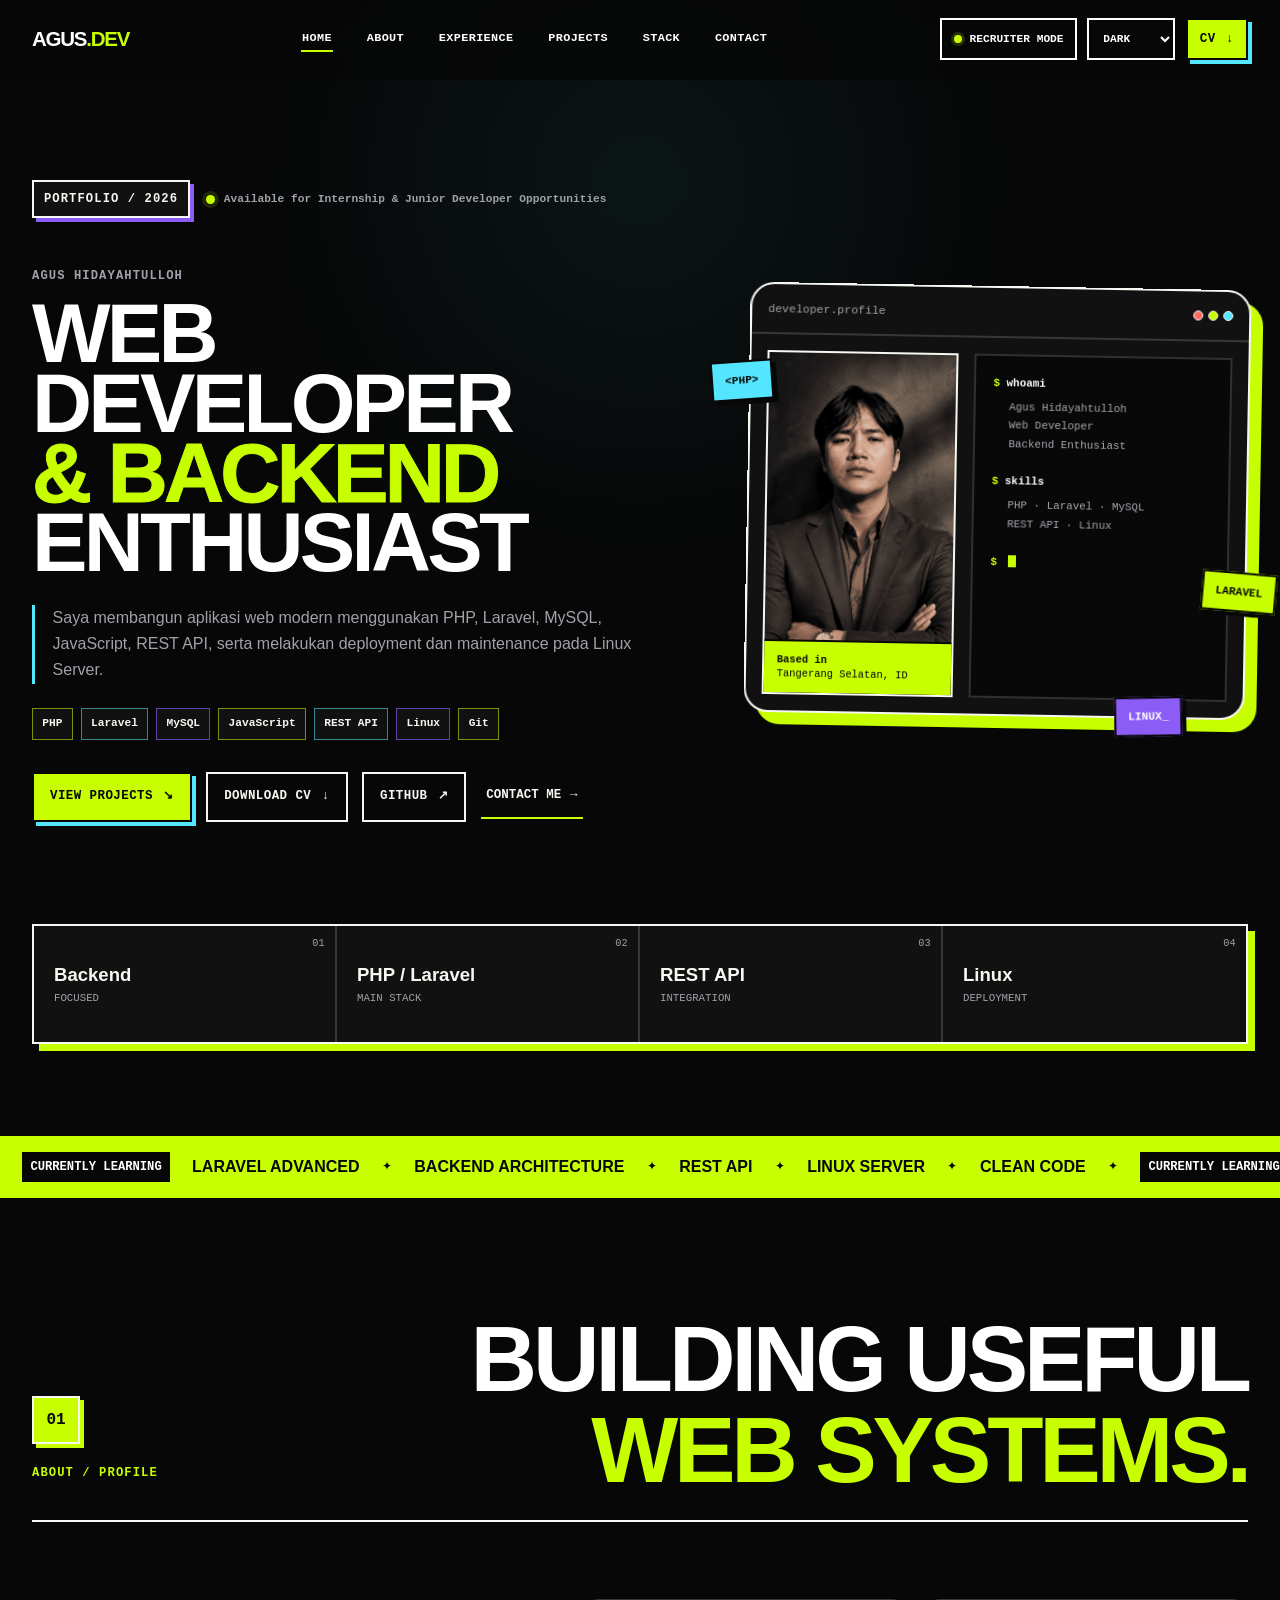
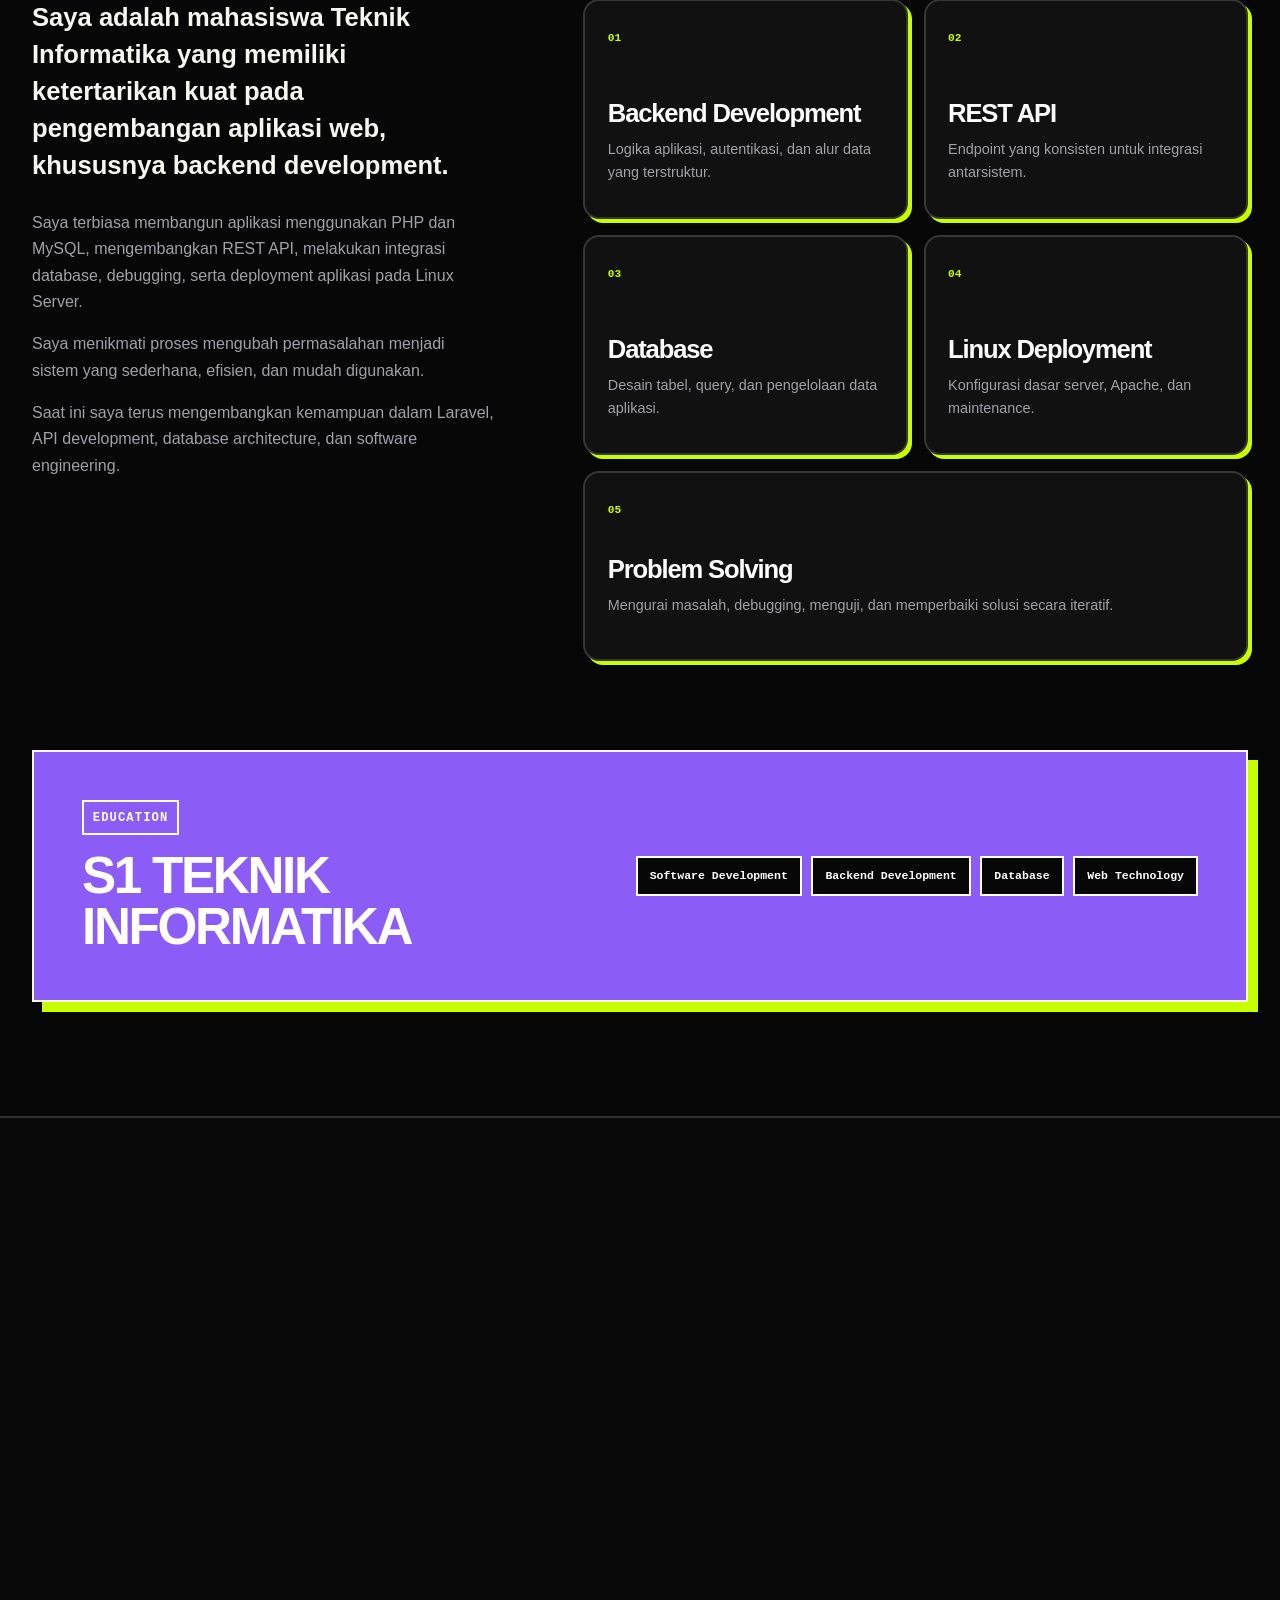
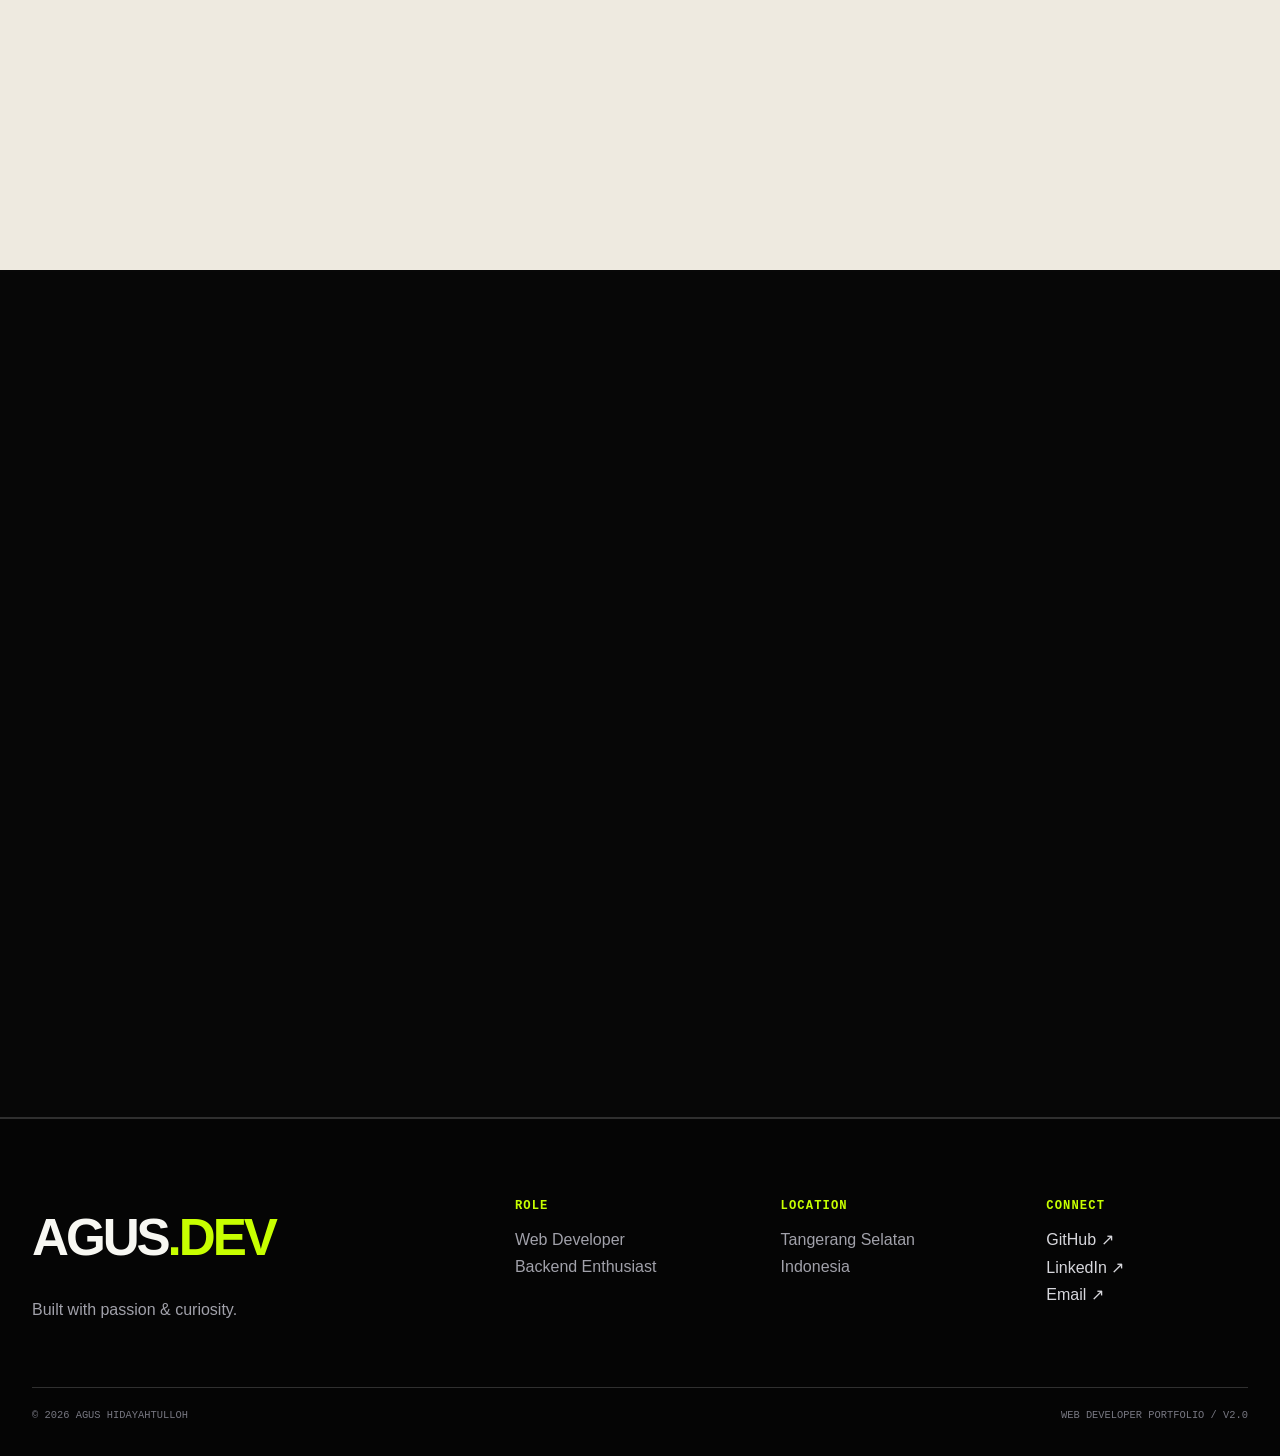
==== commit 0a3e0ddd: "feat: add live helpdesk project preview" ====
--- a/index.html
+++ b/index.html
@@ -355,11 +355,11 @@
                         </div>
                     </article>
 
-                    <article class="project-feature project-feature--reverse reveal" data-preview="helpdesk_preview.jpg">
-                        <div class="project-feature__media spotlight-card">
+                    <article class="project-feature project-feature--reverse reveal" data-preview="helpdesk_preview.png" data-preview-fit="contain">
+                        <div class="project-feature__media project-feature__media--contain spotlight-card">
                             <span class="project-number">02</span>
-                            <img src="helpdesk_preview.jpg" width="1376" height="768" alt="Tampilan dashboard Laravel Helpdesk System" loading="lazy" decoding="async">
-                            <span class="image-status">Source not public</span>
+                            <img src="helpdesk_preview.png" width="1366" height="641" alt="Tampilan landing page Laravel Helpdesk System" loading="lazy" decoding="async">
+                            <a class="image-link" href="https://sonic-geode-1dixrpr-chogus.vercel.app/" target="_blank" rel="noopener noreferrer" aria-label="View Laravel Helpdesk live project (opens in a new tab)">Live website ↗</a>
                         </div>
                         <div class="project-feature__content">
                             <p class="kicker">Helpdesk Web Application</p>
@@ -371,7 +371,8 @@
                             </div>
                             <p class="private-note">Source code is not publicly available.</p>
                             <div class="project-actions">
-                                <button class="button button--dark" type="button" data-case-study="helpdesk">View project <span aria-hidden="true">→</span></button>
+                                <a class="button button--dark magnetic" href="https://sonic-geode-1dixrpr-chogus.vercel.app/" target="_blank" rel="noopener noreferrer" aria-label="View Laravel Helpdesk live project (opens in a new tab)">View project <span aria-hidden="true">↗</span></a>
+                                <button class="button button--outline" type="button" data-case-study="helpdesk">Case study <span aria-hidden="true">→</span></button>
                             </div>
                         </div>
                     </article>
--- a/styles.css
+++ b/styles.css
@@ -536,6 +536,11 @@
     object-position: top;
 }
 
+.hover-preview--contain img {
+    background: #071735;
+    object-fit: contain;
+}
+
 .hover-preview.is-visible {
     opacity: 1;
     transform: scale(1);
@@ -1542,6 +1547,13 @@
 
 .project-feature__media:hover img { transform: scale(1.035); }
 
+.project-feature__media--contain img {
+    background: #071735;
+    object-fit: contain;
+}
+
+.project-feature__media--contain:hover img { transform: none; }
+
 .project-number {
     position: absolute;
     top: 1rem;
@@ -2136,6 +2148,7 @@
 
 .case-gallery__item:first-child:nth-last-child(odd) { grid-column: 1 / -1; }
 .case-gallery__item img { width: 100%; aspect-ratio: 16 / 9; object-fit: cover; object-position: top; }
+.case-gallery__item--contain img { background: #071735; object-fit: contain; }
 
 .case-modal__content {
     display: grid;
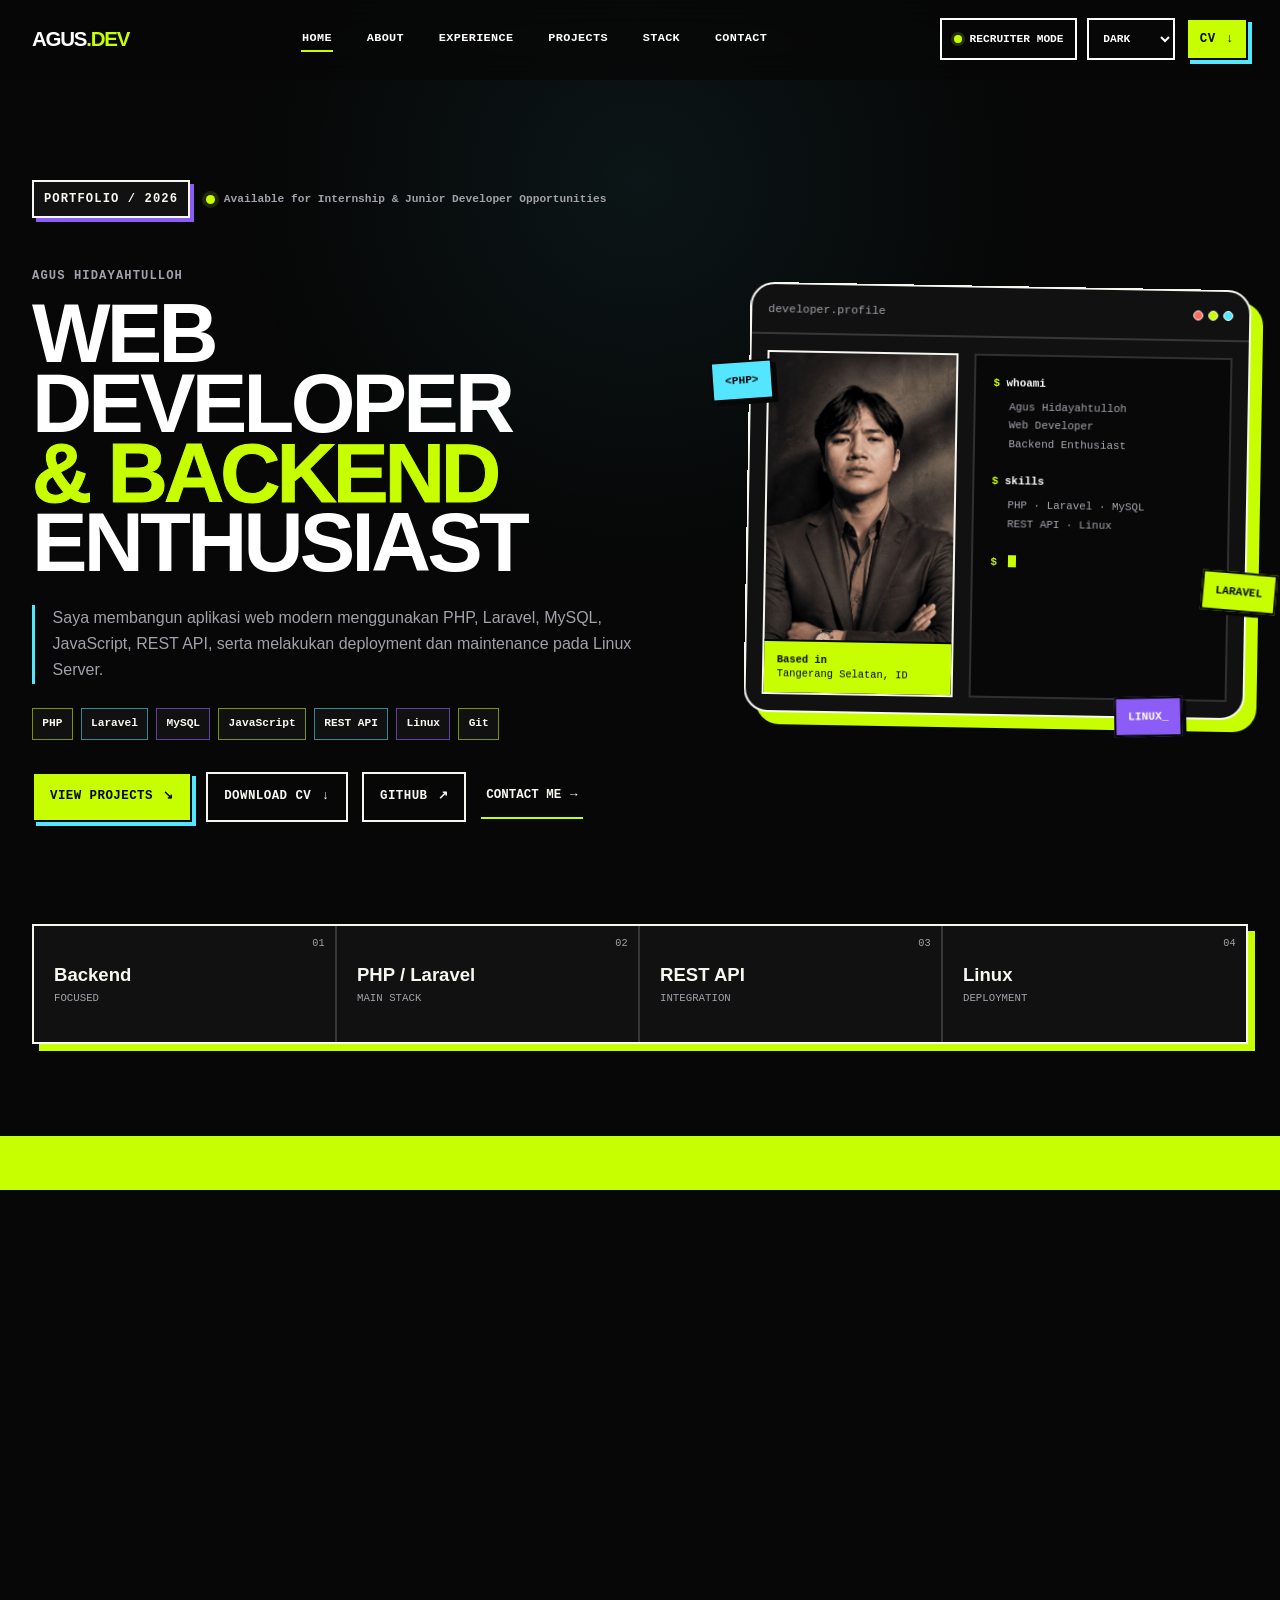
==== commit bdd9b7d2: "feat: add archive project previews" ====
--- a/index.html
+++ b/index.html
@@ -377,10 +377,10 @@
                         </div>
                     </article>
 
-                    <article class="project-feature reveal" data-preview="agency_preview.jpg">
-                        <div class="project-feature__media spotlight-card">
+                    <article class="project-feature reveal" data-preview="agency_preview.png" data-preview-fit="contain" data-preview-theme="paper">
+                        <div class="project-feature__media project-feature__media--contain project-feature__media--paper spotlight-card">
                             <span class="project-number">03</span>
-                            <img src="agency_preview.jpg" width="1376" height="768" alt="Tampilan situs NetCrft Digital Agency" loading="lazy" decoding="async">
+                            <img src="agency_preview.png" width="1366" height="641" alt="Tampilan hero NetCrft.id dengan headline Kami Bangun Website yang Menghasilkan" loading="lazy" decoding="async">
                             <a class="image-link" href="https://netcrft.vercel.app/" target="_blank" rel="noopener noreferrer" aria-label="Live website — NetCrft Digital Agency">Live website ↗</a>
                         </div>
                         <div class="project-feature__content">
@@ -435,12 +435,12 @@
                         <div class="archive-card__image"><img src="images/hunian_Screenshot 2026-07-12 044811.png" width="1351" height="638" alt="Tampilan Property Landing Page" loading="lazy" decoding="async"></div>
                         <div class="archive-card__body"><span>Landing page</span><h3>Property Website</h3><p>HTML · CSS · JavaScript</p><button type="button" data-gallery="property">View screenshots →</button></div>
                     </article>
-                    <article class="archive-card archive-card--text spotlight-card reveal" data-name="Cashier Web App" data-tags="php mysql backend web app">
-                        <div class="archive-card__placeholder"><span>04</span><code>cashier.app</code></div>
+                    <article class="archive-card archive-card--ui spotlight-card reveal" data-name="Cashier Web App" data-tags="php mysql backend web app cashier kasir kasirku pos">
+                        <div class="archive-card__image"><img src="images/cashier_preview.png" width="1366" height="768" alt="Antarmuka Point of Sale KasirKu dengan katalog produk dan panel keranjang transaksi" loading="lazy" decoding="async"></div>
                         <div class="archive-card__body"><span>Web app</span><h3>Cashier Web App</h3><p>Project archive · Detail dapat diminta saat proses rekrutmen.</p></div>
                     </article>
-                    <article class="archive-card archive-card--text spotlight-card reveal" data-name="Complaint Management App" data-tags="php mysql backend web app">
-                        <div class="archive-card__placeholder"><span>05</span><code>complaint.system</code></div>
+                    <article class="archive-card archive-card--ui spotlight-card reveal" data-name="Complaint Management App" data-tags="php mysql backend web app complaint pengaduan ticket">
+                        <div class="archive-card__image"><img src="images/complaint_preview.svg" width="1366" height="768" alt="Ilustrasi dashboard Complaint Management App dengan ringkasan status dan daftar pengaduan" loading="lazy" decoding="async"></div>
                         <div class="archive-card__body"><span>Backend</span><h3>Complaint Management App</h3><p>Project archive · Detail dapat diminta saat proses rekrutmen.</p></div>
                     </article>
                 </div>
--- a/styles.css
+++ b/styles.css
@@ -541,6 +541,8 @@
     object-fit: contain;
 }
 
+.hover-preview--paper img { background: #fbfaf3; }
+
 .hover-preview.is-visible {
     opacity: 1;
     transform: scale(1);
@@ -1554,6 +1556,8 @@
 
 .project-feature__media--contain:hover img { transform: none; }
 
+.project-feature__media--paper img { background: #fbfaf3; }
+
 .project-number {
     position: absolute;
     top: 1rem;
@@ -1728,24 +1732,13 @@
 .archive-card__image { overflow: hidden; border-bottom: 2px solid var(--line); background: #070707; }
 .archive-card__image img { width: 100%; aspect-ratio: 16 / 9; object-fit: cover; object-position: top; transition: transform 0.55s var(--ease); }
 .archive-card:hover .archive-card__image img { transform: scale(1.04); }
+.archive-card--ui:hover .archive-card__image img { transform: none; }
 .archive-card__body { padding: 1.2rem; }
 .archive-card__body > span { color: var(--acid); font-family: var(--font-mono); font-size: 0.64rem; font-weight: 700; text-transform: uppercase; }
 .archive-card__body h3 { margin: 0.7rem 0; font-size: clamp(1.25rem, 2.2vw, 1.8rem); }
 .archive-card__body p { margin-bottom: 1rem; color: var(--muted); font-size: 0.82rem; }
 .archive-card__body button { padding: 0; border-bottom: 1px solid var(--acid); background: transparent; color: var(--text); font-family: var(--font-mono); font-size: 0.68rem; font-weight: 700; text-transform: uppercase; }
 
-.archive-card__placeholder {
-    display: flex;
-    aspect-ratio: 16 / 9;
-    align-items: end;
-    justify-content: space-between;
-    padding: 1.2rem;
-    border-bottom: 2px solid var(--line);
-    background: var(--surface-2);
-}
-
-.archive-card__placeholder > span { color: var(--acid); font-family: var(--font-display); font-size: clamp(3rem, 7vw, 6rem); line-height: 0.8; }
-.archive-card__placeholder code { color: var(--muted); font-family: var(--font-mono); font-size: 0.7rem; }
 .no-results { border: var(--border-soft); padding: 1.5rem; color: var(--muted); text-align: center; }
 
 /* GitHub --------------------------------------------------------- */
@@ -2149,6 +2142,7 @@
 .case-gallery__item:first-child:nth-last-child(odd) { grid-column: 1 / -1; }
 .case-gallery__item img { width: 100%; aspect-ratio: 16 / 9; object-fit: cover; object-position: top; }
 .case-gallery__item--contain img { background: #071735; object-fit: contain; }
+.case-gallery__item--paper img { background: #fbfaf3; }
 
 .case-modal__content {
     display: grid;
